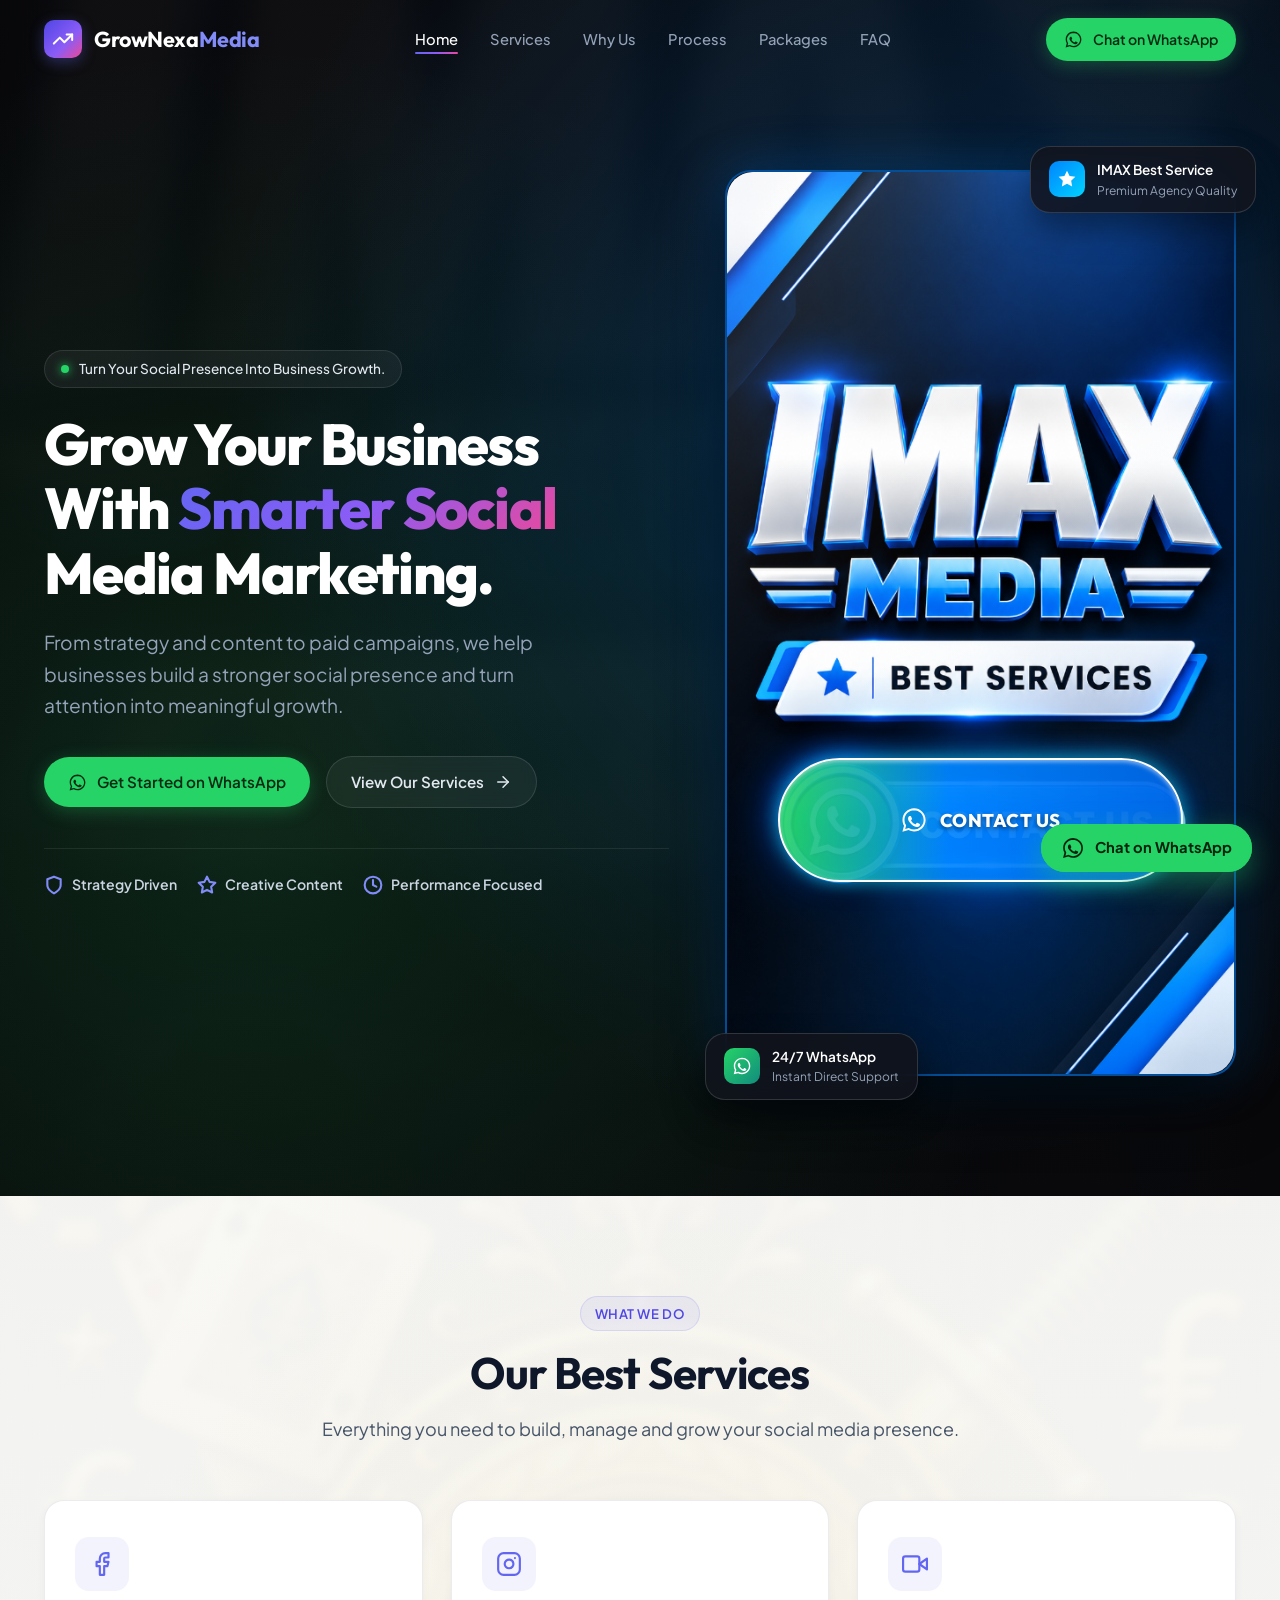
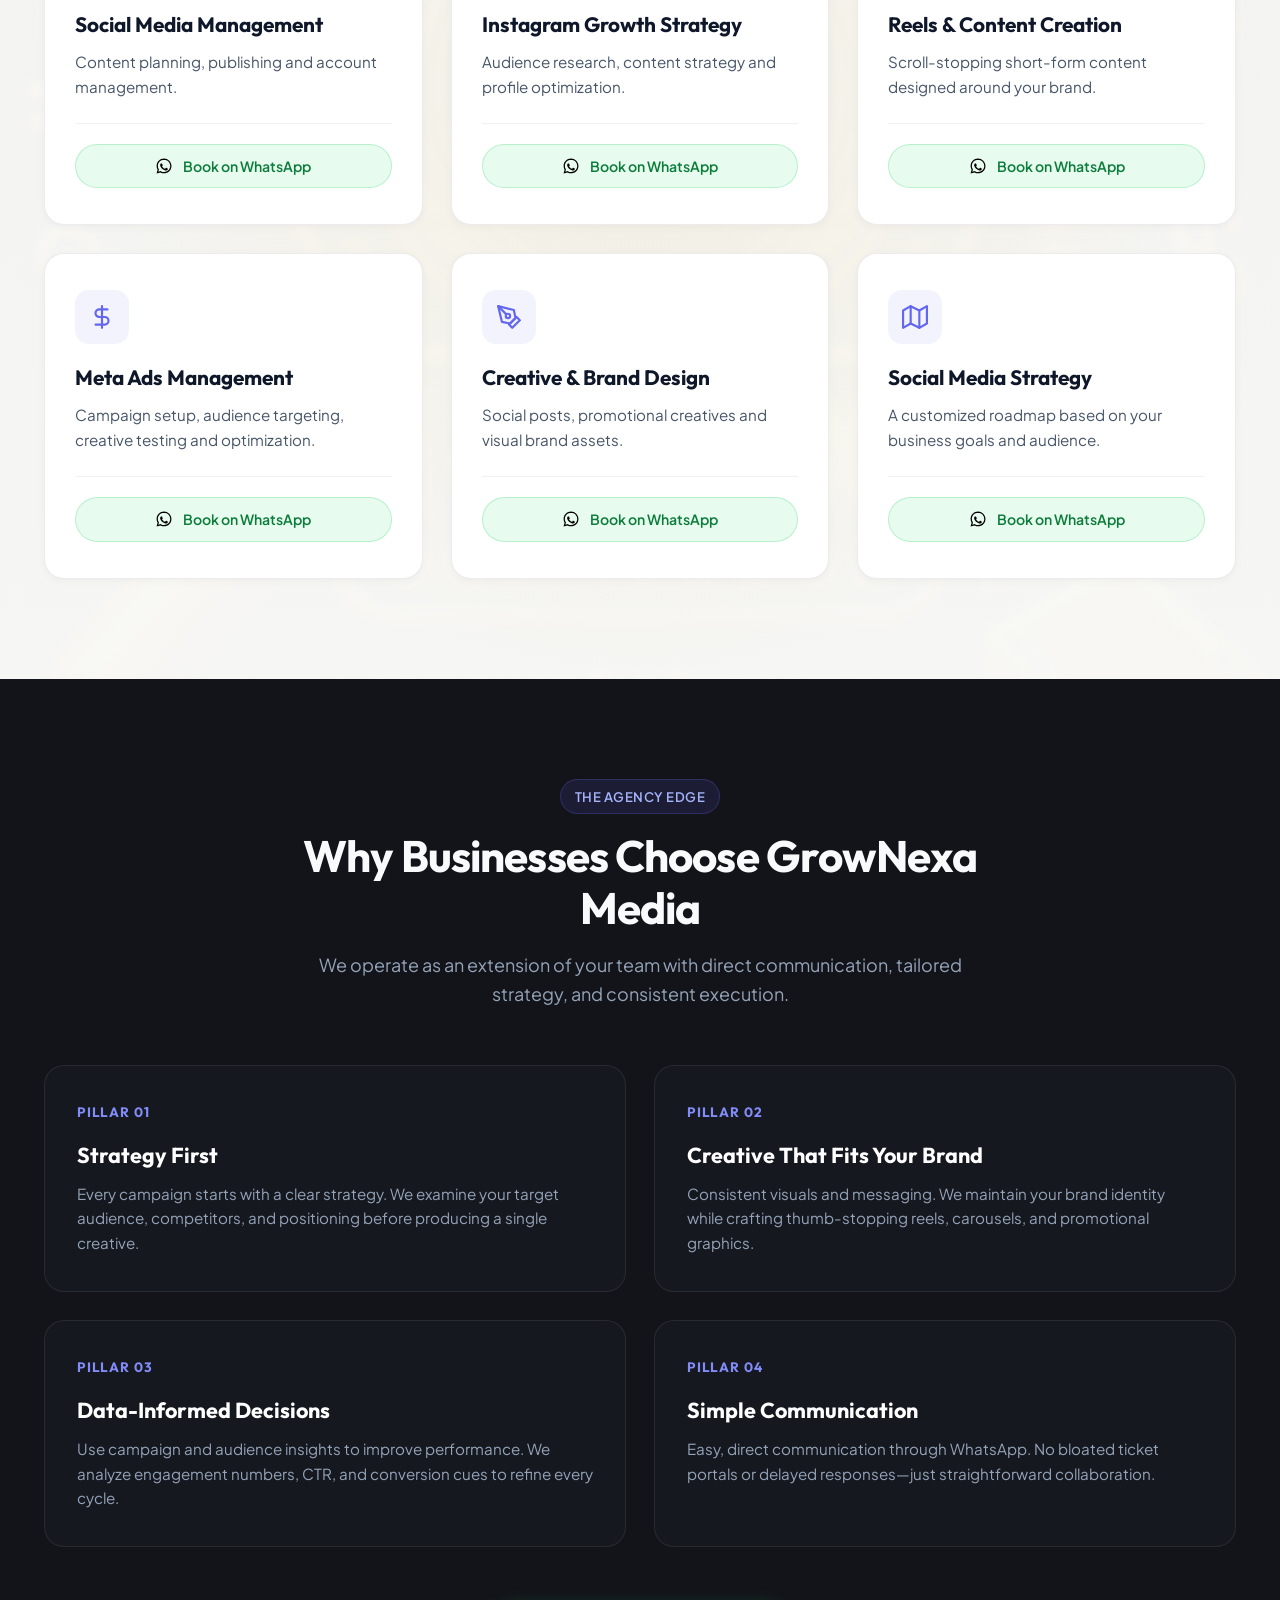
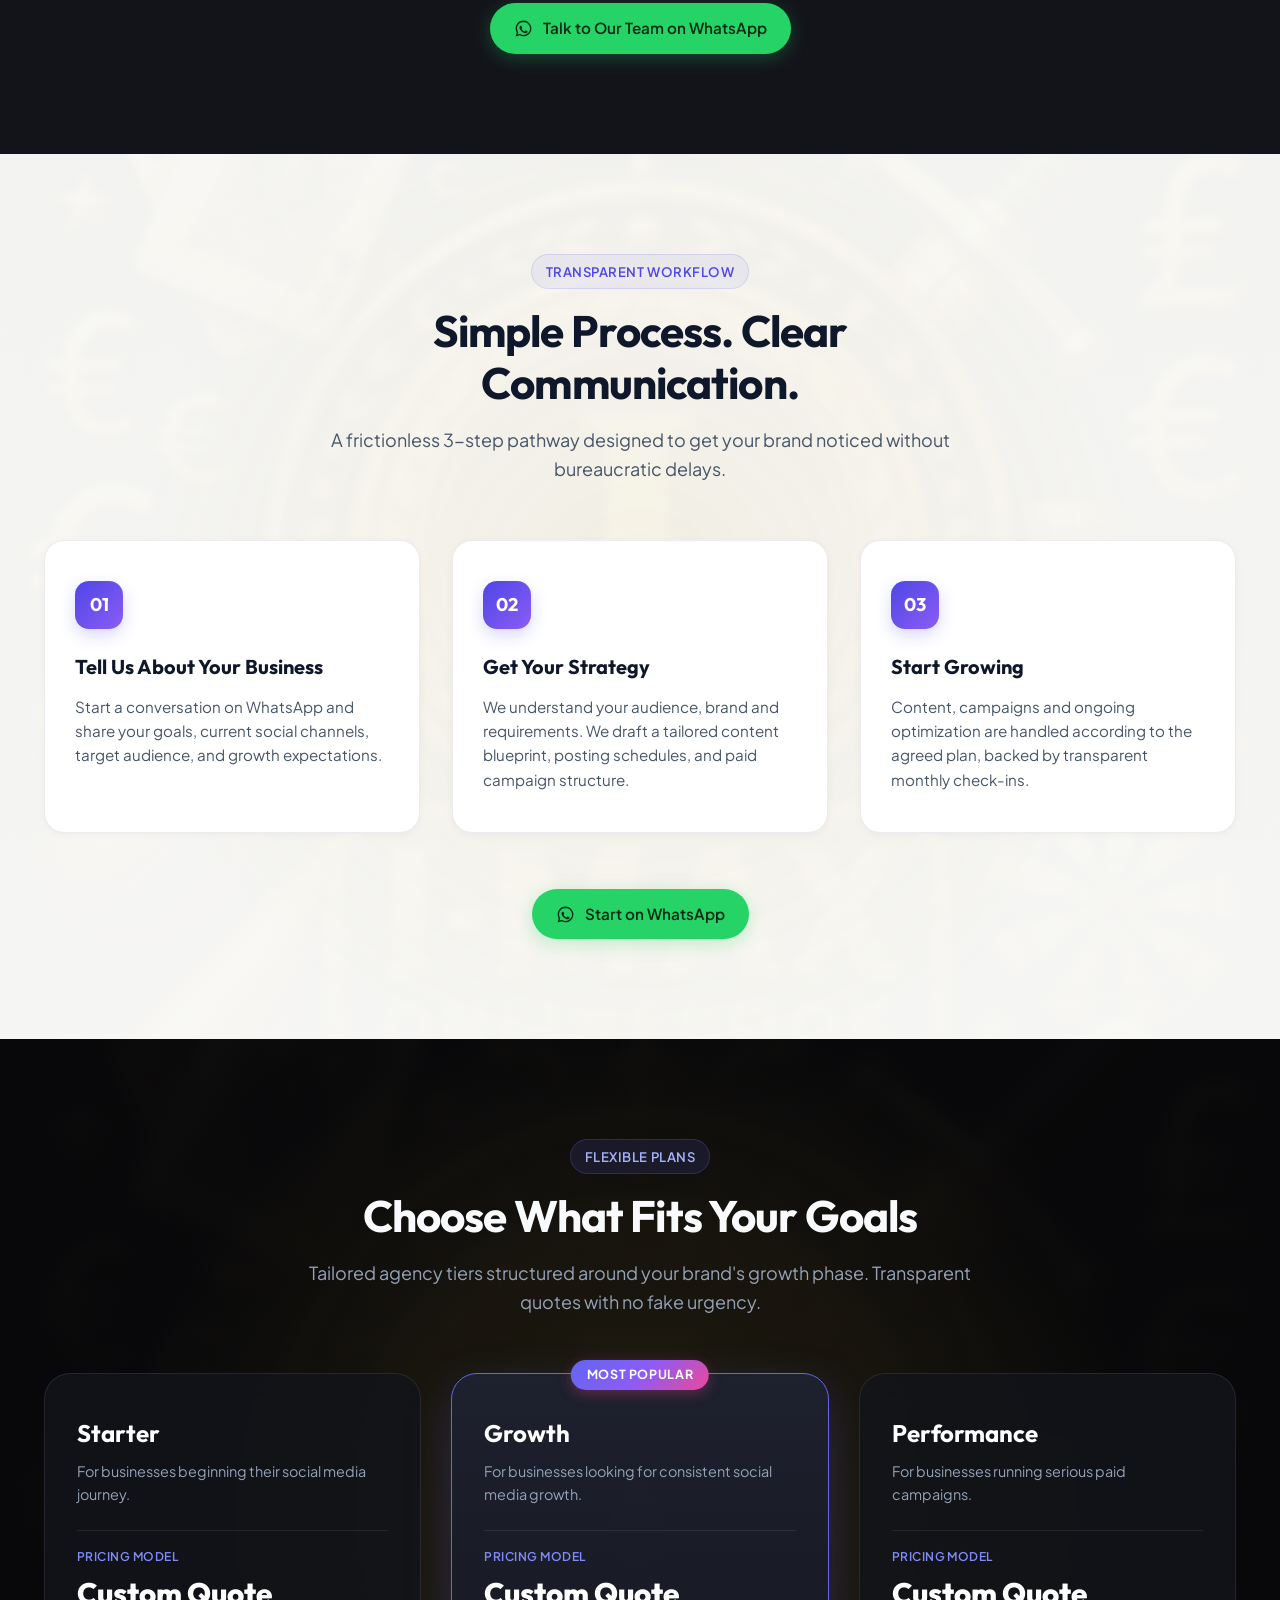
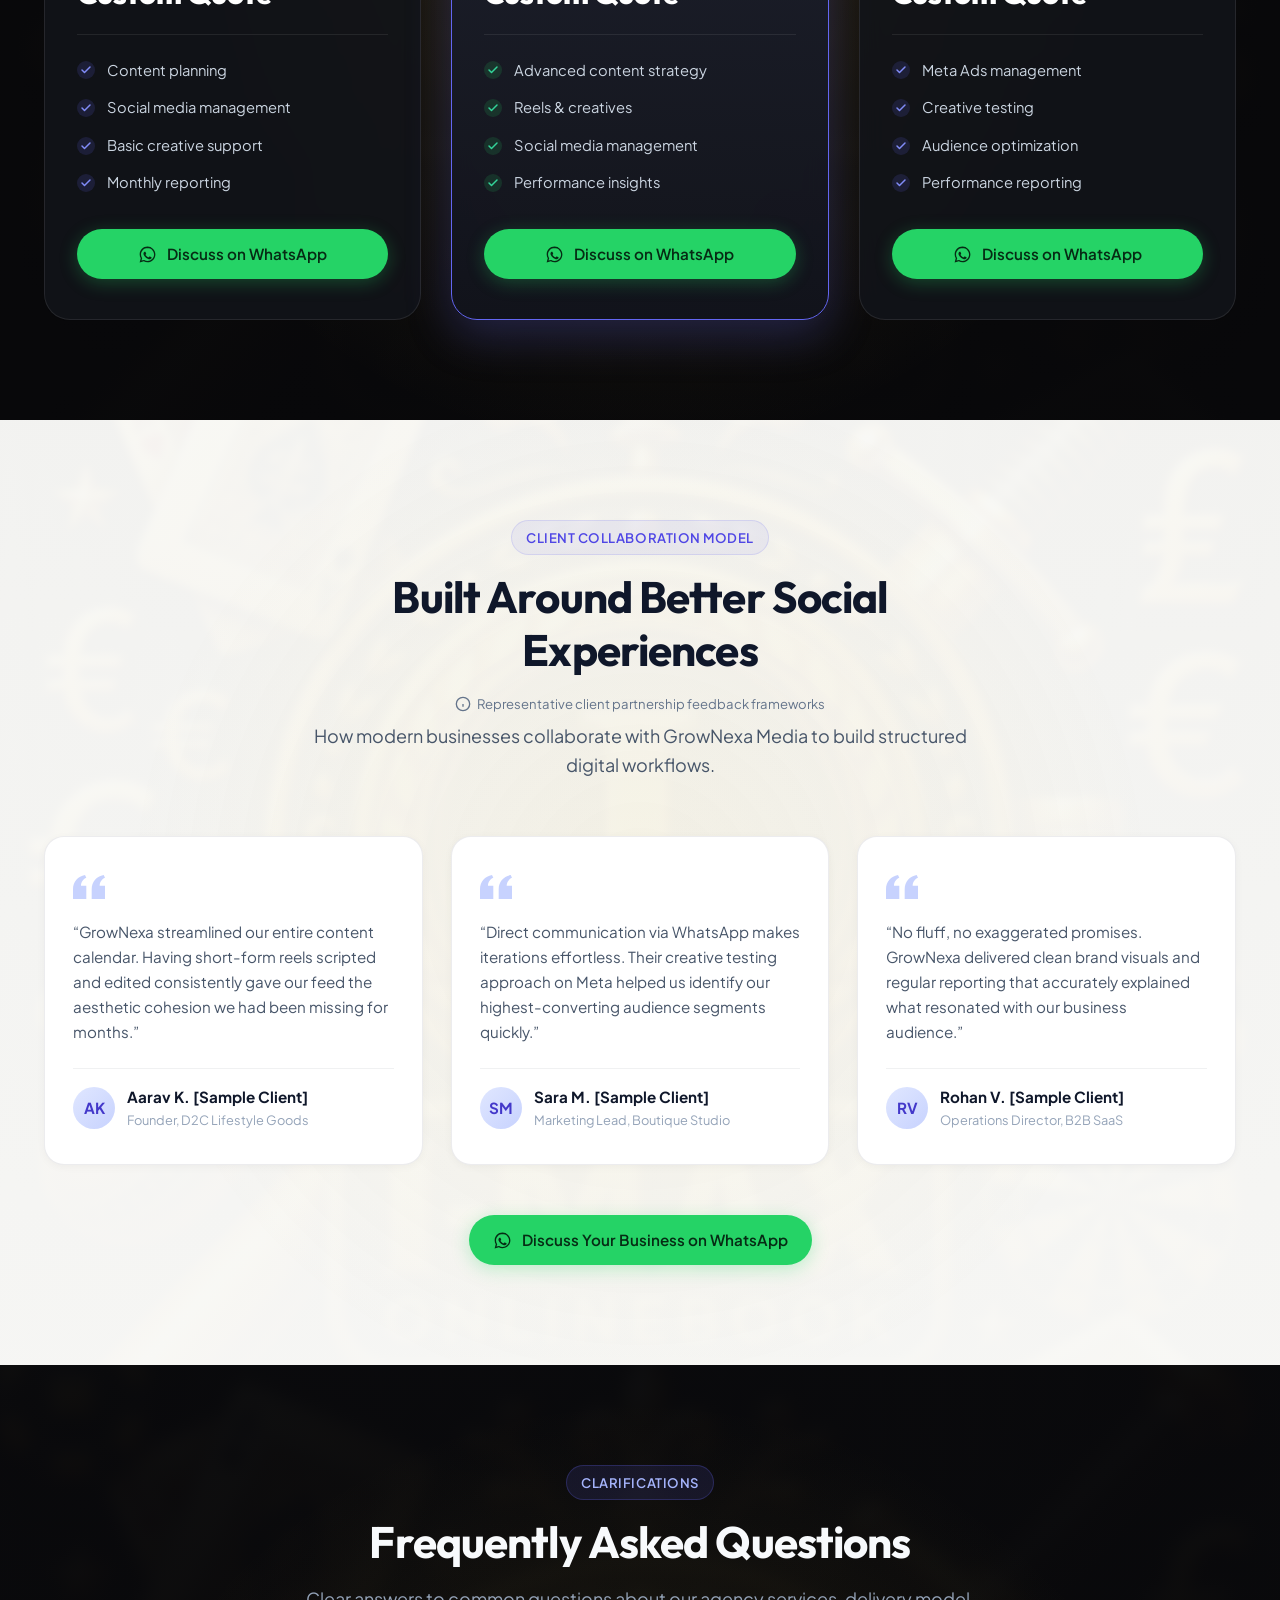
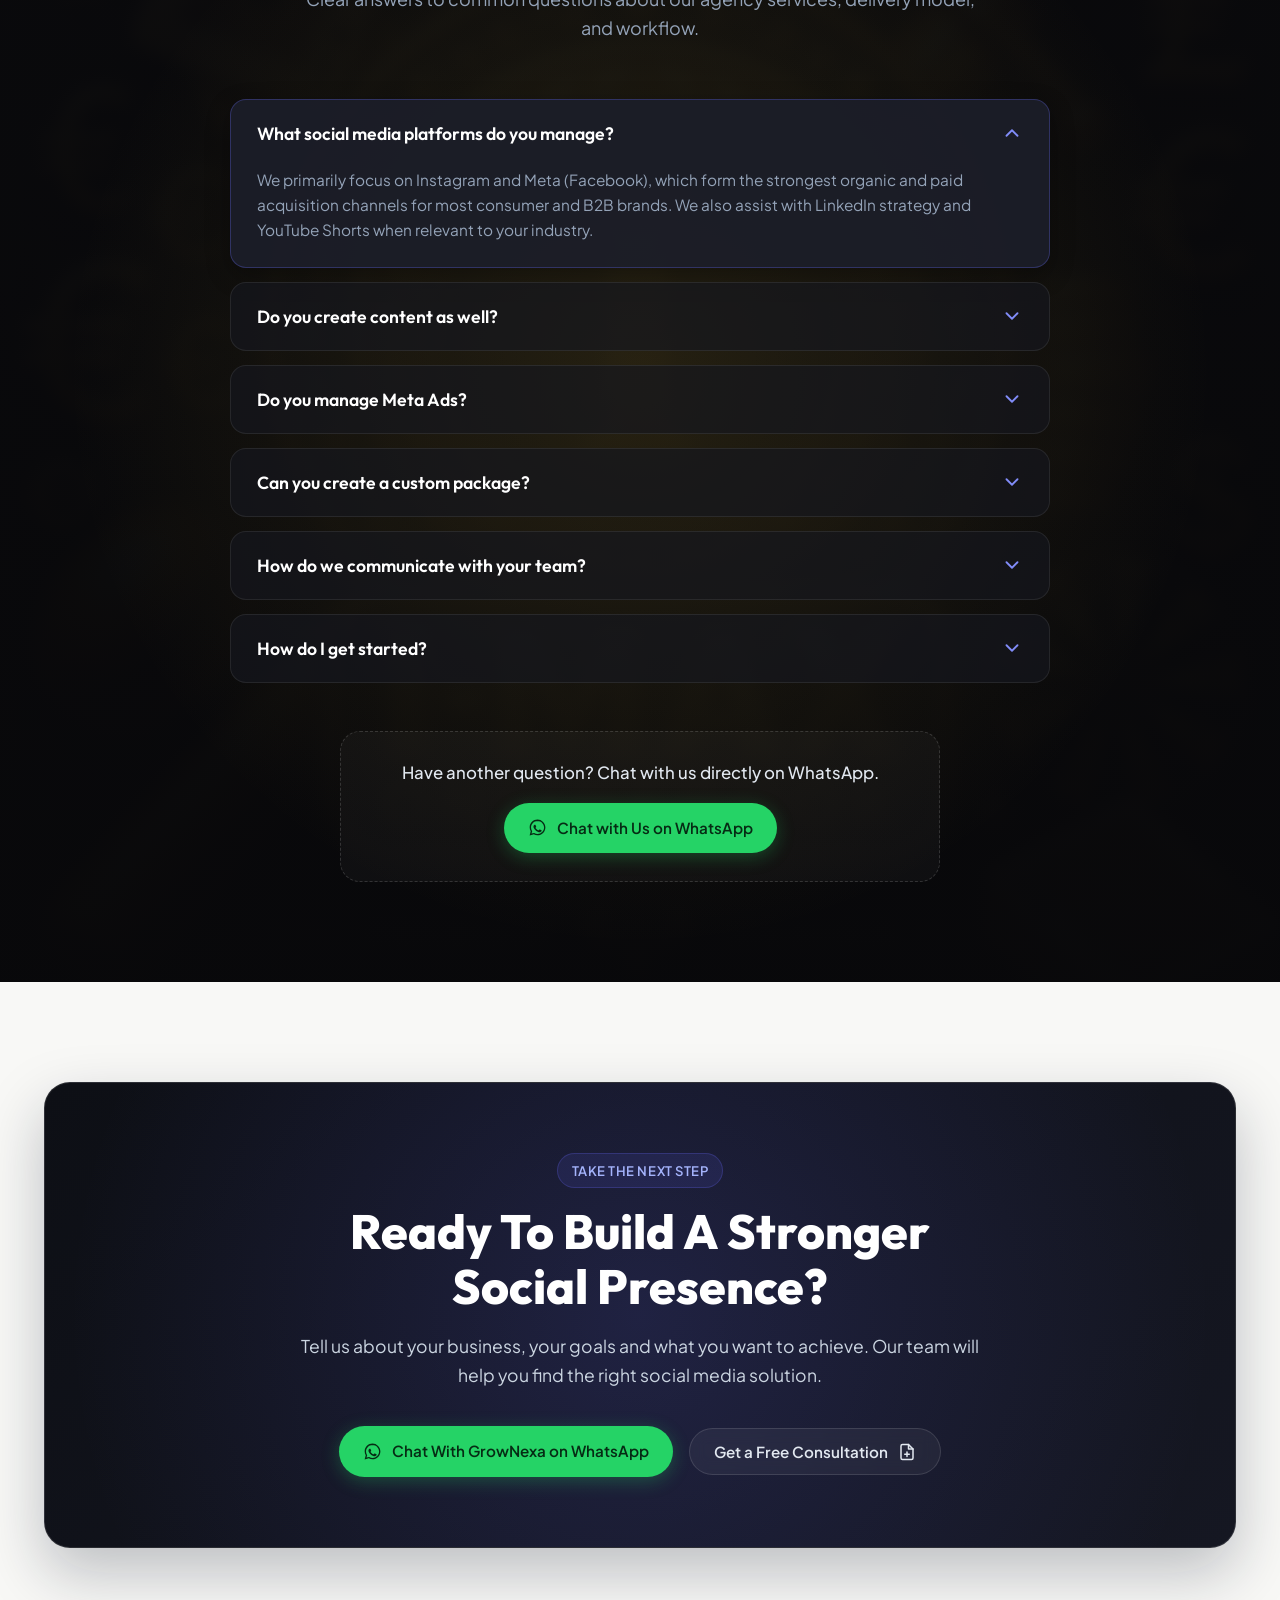
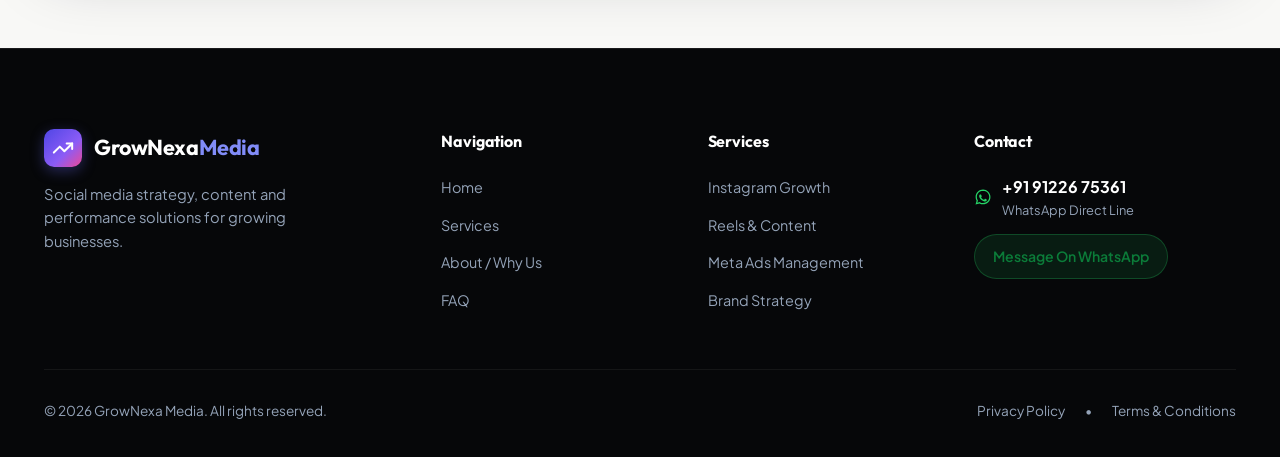
==== index.html @ 2e910953 "Replace first page hero image with IMAX MEDIA banner for all devices" ====
<!DOCTYPE html>
<html lang="en">
<head>
  <meta charset="UTF-8">
  <meta name="viewport" content="width=device-width, initial-scale=1.0">
  <title>GrowNexa Media | Social Media Marketing Agency</title>
  <meta name="description" content="GrowNexa Media helps businesses build a stronger social presence and turn attention into meaningful growth through smart strategy, reels, content, and Meta Ads.">

  <!-- Google Fonts: Outfit & Plus Jakarta Sans -->
  <link rel="preconnect" href="https://fonts.googleapis.com">
  <link rel="preconnect" href="https://fonts.gstatic.com" crossorigin>
  <link href="https://fonts.googleapis.com/css2?family=Outfit:wght@400;500;600;700;800&family=Plus+Jakarta+Sans:wght@400;500;600;700&display=swap" rel="stylesheet">

  <!-- Main Stylesheet -->
  <link rel="stylesheet" href="css/styles.css">
  <link rel="icon" href="data:image/svg+xml,<svg xmlns='http://www.w3.org/2000/svg' viewBox='0 0 100 100'><rect width='100' height='100' rx='25' fill='%236366f1'/><path d='M30 70 L50 30 L70 70 Z' fill='none' stroke='white' stroke-width='10' stroke-linecap='round' stroke-linejoin='round'/></svg>">
</head>
<body>

  <!-- =========================================================================
       1. HEADER / NAVBAR (Sticky)
       ========================================================================= -->
  <header class="header">
    <div class="container nav-container">
      <!-- Logo / Wordmark -->
      <a href="#home" class="brand-logo" aria-label="GrowNexa Media Home">
        <div class="logo-icon-box">
          <svg viewBox="0 0 24 24" fill="none" stroke="currentColor" stroke-width="2.2" stroke-linecap="round" stroke-linejoin="round">
            <polyline points="22 7 13.5 15.5 8.5 10.5 2 17"></polyline>
            <polyline points="16 7 22 7 22 13"></polyline>
          </svg>
        </div>
        <div class="brand-text">GrowNexa<span>Media</span></div>
      </a>

      <!-- Desktop Nav Menu -->
      <nav aria-label="Main Navigation">
        <ul class="nav-menu">
          <li><a href="#home" class="nav-link active">Home</a></li>
          <li><a href="#services" class="nav-link">Services</a></li>
          <li><a href="#why-us" class="nav-link">Why Us</a></li>
          <li><a href="#process" class="nav-link">Process</a></li>
          <li><a href="#packages" class="nav-link">Packages</a></li>
          <li><a href="#faq" class="nav-link">FAQ</a></li>
        </ul>
      </nav>

      <!-- Right Desktop CTA -->
      <div class="nav-cta-wrap">
        <a href="#" class="btn btn-whatsapp nav-cta-btn" data-wa-message="Hi, I want ID">
          <svg viewBox="0 0 24 24">
            <path d="M12.04 2c-5.46 0-9.91 4.45-9.91 9.91 0 1.75.46 3.45 1.32 4.95L2.05 22l5.25-1.38c1.45.79 3.08 1.21 4.74 1.21 5.46 0 9.91-4.45 9.91-9.91 0-2.65-1.03-5.14-2.9-7.01A9.816 9.816 0 0 0 12.04 2zm.01 1.67c4.55 0 8.24 3.7 8.24 8.24 0 2.2-.86 4.28-2.42 5.83a8.19 8.19 0 0 1-5.82 2.41c-1.47 0-2.92-.39-4.18-1.15l-.3-.18-3.12.82.83-3.04-.2-.31a8.188 8.188 0 0 1-1.25-4.38c0-4.54 3.7-8.24 8.25-8.24zm4.52 11.59c-.25-.13-1.47-.72-1.7-.81-.23-.08-.39-.12-.56.12-.17.25-.64.81-.79.97-.14.17-.29.19-.54.06-.25-.13-1.06-.39-2.02-1.25-.75-.67-1.25-1.5-1.4-1.75-.15-.25-.02-.39.11-.51.11-.11.25-.29.37-.44.13-.15.17-.25.25-.42.08-.17.04-.31-.02-.44-.06-.12-.56-1.35-.77-1.85-.2-.49-.41-.42-.56-.43l-.48-.01c-.17 0-.44.06-.67.31-.23.25-.88.86-.88 2.1 0 1.24.9 2.44 1.03 2.61.13.17 1.78 2.72 4.31 3.81.6.26 1.07.42 1.44.54.61.19 1.16.17 1.6.1.49-.07 1.47-.6 1.68-1.18.21-.58.21-1.07.15-1.18-.06-.11-.23-.17-.48-.3z"/>
          </svg>
          Chat on WhatsApp
        </a>
      </div>

      <!-- Mobile Hamburger Button -->
      <button class="menu-toggle-btn" id="menuToggleBtn" aria-label="Toggle navigation menu" aria-expanded="false">
        <span></span>
        <span></span>
        <span></span>
      </button>
    </div>
  </header>

  <!-- Mobile Nav Drawer -->
  <div class="mobile-nav-backdrop" id="mobileNavBackdrop"></div>
  <aside class="mobile-nav-drawer" id="mobileNavDrawer">
    <ul class="mobile-nav-links">
      <li><a href="#home" class="mobile-nav-link">Home</a></li>
      <li><a href="#services" class="mobile-nav-link">Services</a></li>
      <li><a href="#why-us" class="mobile-nav-link">Why Us</a></li>
      <li><a href="#process" class="mobile-nav-link">Process</a></li>
      <li><a href="#packages" class="mobile-nav-link">Packages</a></li>
      <li><a href="#faq" class="mobile-nav-link">FAQ</a></li>
    </ul>

    <div class="mobile-nav-bottom">
      <a href="#" class="btn btn-whatsapp w-full" data-wa-message="Hi, I want ID">
        <svg viewBox="0 0 24 24">
          <path d="M12.04 2c-5.46 0-9.91 4.45-9.91 9.91 0 1.75.46 3.45 1.32 4.95L2.05 22l5.25-1.38c1.45.79 3.08 1.21 4.74 1.21 5.46 0 9.91-4.45 9.91-9.91 0-2.65-1.03-5.14-2.9-7.01A9.816 9.816 0 0 0 12.04 2zm.01 1.67c4.55 0 8.24 3.7 8.24 8.24 0 2.2-.86 4.28-2.42 5.83a8.19 8.19 0 0 1-5.82 2.41c-1.47 0-2.92-.39-4.18-1.15l-.3-.18-3.12.82.83-3.04-.2-.31a8.188 8.188 0 0 1-1.25-4.38c0-4.54 3.7-8.24 8.25-8.24zm4.52 11.59c-.25-.13-1.47-.72-1.7-.81-.23-.08-.39-.12-.56.12-.17.25-.64.81-.79.97-.14.17-.29.19-.54.06-.25-.13-1.06-.39-2.02-1.25-.75-.67-1.25-1.5-1.4-1.75-.15-.25-.02-.39.11-.51.11-.11.25-.29.37-.44.13-.15.17-.25.25-.42.08-.17.04-.31-.02-.44-.06-.12-.56-1.35-.77-1.85-.2-.49-.41-.42-.56-.43l-.48-.01c-.17 0-.44.06-.67.31-.23.25-.88.86-.88 2.1 0 1.24.9 2.44 1.03 2.61.13.17 1.78 2.72 4.31 3.81.6.26 1.07.42 1.44.54.61.19 1.16.17 1.6.1.49-.07 1.47-.6 1.68-1.18.21-.58.21-1.07.15-1.18-.06-.11-.23-.17-.48-.3z"/>
        </svg>
        Chat on WhatsApp
      </a>
      <a href="#services" class="btn btn-secondary w-full">Explore Services</a>
    </div>
  </aside>

  <main>
    <!-- =======================================================================
         2. HERO SECTION — DARK BACKGROUND (#08080A)
         ======================================================================= -->
    <section id="home" class="hero-section theme-dark">
      <div class="hero-bg-art"></div>
      <div class="hero-bg-overlay"></div>

      <!-- =====================================================================
           MOBILE EXCLUSIVE: TOP SHOWCASE BANNER (Visible Only On Mobile)
           ===================================================================== -->
      <div class="mobile-exclusive-banner-section">
        <div class="container">
          <div class="mobile-exclusive-banner-card" data-wa-message="Hi, I want ID">
            <img src="assets/imax-media-banner.png" alt="IMAX MEDIA - Best Services" class="mobile-top-banner-img">
            <!-- Overlay WhatsApp Action Button positioned directly on CONTACT US button -->
            <a href="#" class="mobile-banner-wa-btn" data-wa-message="Hi, I want ID" aria-label="Contact Us on WhatsApp">
              <svg viewBox="0 0 24 24">
                <path d="M12.04 2c-5.46 0-9.91 4.45-9.91 9.91 0 1.75.46 3.45 1.32 4.95L2.05 22l5.25-1.38c1.45.79 3.08 1.21 4.74 1.21 5.46 0 9.91-4.45 9.91-9.91 0-2.65-1.03-5.14-2.9-7.01A9.816 9.816 0 0 0 12.04 2zm.01 1.67c4.55 0 8.24 3.7 8.24 8.24 0 2.2-.86 4.28-2.42 5.83a8.19 8.19 0 0 1-5.82 2.41c-1.47 0-2.92-.39-4.18-1.15l-.3-.18-3.12.82.83-3.04-.2-.31a8.188 8.188 0 0 1-1.25-4.38c0-4.54 3.7-8.24 8.25-8.24zm4.52 11.59c-.25-.13-1.47-.72-1.7-.81-.23-.08-.39-.12-.56.12-.17.25-.64.81-.79.97-.14.17-.29.19-.54.06-.25-.13-1.06-.39-2.02-1.25-.75-.67-1.25-1.5-1.4-1.75-.15-.25-.02-.39.11-.51.11-.11.25-.29.37-.44.13-.15.17-.25.25-.42.08-.17.04-.31-.02-.44-.06-.12-.56-1.35-.77-1.85-.2-.49-.41-.42-.56-.43l-.48-.01c-.17 0-.44.06-.67.31-.23.25-.88.86-.88 2.1 0 1.24.9 2.44 1.03 2.61.13.17 1.78 2.72 4.31 3.81.6.26 1.07.42 1.44.54.61.19 1.16.17 1.6.1.49-.07 1.47-.6 1.68-1.18.21-.58.21-1.07.15-1.18-.06-.11-.23-.17-.48-.3z"/>
              </svg>
              <span>CONTACT US</span>
              <svg class="mobile-banner-wa-arrow" viewBox="0 0 24 24">
                <polyline points="9 18 15 12 9 6"></polyline>
              </svg>
            </a>
          </div>
        </div>
      </div>

      <div class="container hero-grid">
        <!-- Hero Text Content -->
        <div class="hero-content reveal-on-scroll">
          <div class="hero-tagline-badge">
            <span class="badge-pulse"></span>
            <span>Turn Your Social Presence Into Business Growth.</span>
          </div>

          <h1 class="hero-title">
            Grow Your Business With <span class="text-gradient">Smarter Social</span> Media Marketing.
          </h1>

          <p class="hero-copy">
            From strategy and content to paid campaigns, we help businesses build a stronger social presence and turn attention into meaningful growth.
          </p>

          <div class="hero-cta-group">
            <a href="#" class="btn btn-whatsapp" data-wa-message="Hi, I want ID">
              <svg viewBox="0 0 24 24">
                <path d="M12.04 2c-5.46 0-9.91 4.45-9.91 9.91 0 1.75.46 3.45 1.32 4.95L2.05 22l5.25-1.38c1.45.79 3.08 1.21 4.74 1.21 5.46 0 9.91-4.45 9.91-9.91 0-2.65-1.03-5.14-2.9-7.01A9.816 9.816 0 0 0 12.04 2zm.01 1.67c4.55 0 8.24 3.7 8.24 8.24 0 2.2-.86 4.28-2.42 5.83a8.19 8.19 0 0 1-5.82 2.41c-1.47 0-2.92-.39-4.18-1.15l-.3-.18-3.12.82.83-3.04-.2-.31a8.188 8.188 0 0 1-1.25-4.38c0-4.54 3.7-8.24 8.25-8.24zm4.52 11.59c-.25-.13-1.47-.72-1.7-.81-.23-.08-.39-.12-.56.12-.17.25-.64.81-.79.97-.14.17-.29.19-.54.06-.25-.13-1.06-.39-2.02-1.25-.75-.67-1.25-1.5-1.4-1.75-.15-.25-.02-.39.11-.51.11-.11.25-.29.37-.44.13-.15.17-.25.25-.42.08-.17.04-.31-.02-.44-.06-.12-.56-1.35-.77-1.85-.2-.49-.41-.42-.56-.43l-.48-.01c-.17 0-.44.06-.67.31-.23.25-.88.86-.88 2.1 0 1.24.9 2.44 1.03 2.61.13.17 1.78 2.72 4.31 3.81.6.26 1.07.42 1.44.54.61.19 1.16.17 1.6.1.49-.07 1.47-.6 1.68-1.18.21-.58.21-1.07.15-1.18-.06-.11-.23-.17-.48-.3z"/>
              </svg>
              Get Started on WhatsApp
            </a>

            <a href="#services" class="btn btn-secondary">
              View Our Services
              <svg viewBox="0 0 24 24" fill="none" stroke="currentColor" stroke-width="2" stroke-linecap="round" stroke-linejoin="round">
                <line x1="5" y1="12" x2="19" y2="12"></line>
                <polyline points="12 5 19 12 12 19"></polyline>
              </svg>
            </a>
          </div>

          <!-- Trust Indicators -->
          <div class="hero-trust-indicators">
            <div class="trust-item">
              <div class="trust-item-icon">
                <svg viewBox="0 0 24 24" fill="none" stroke="currentColor" stroke-width="2.5" stroke-linecap="round" stroke-linejoin="round">
                  <path d="M12 22s8-4 8-10V5l-8-3-8 3v7c0 6 8 10 8 10z"/>
                </svg>
              </div>
              <span>Strategy Driven</span>
            </div>

            <div class="trust-item">
              <div class="trust-item-icon">
                <svg viewBox="0 0 24 24" fill="none" stroke="currentColor" stroke-width="2.5" stroke-linecap="round" stroke-linejoin="round">
                  <polygon points="12 2 15.09 8.26 22 9.27 17 14.14 18.18 21.02 12 17.77 5.82 21.02 7 14.14 2 9.27 8.91 8.26 12 2"/>
                </svg>
              </div>
              <span>Creative Content</span>
            </div>

            <div class="trust-item">
              <div class="trust-item-icon">
                <svg viewBox="0 0 24 24" fill="none" stroke="currentColor" stroke-width="2.5" stroke-linecap="round" stroke-linejoin="round">
                  <circle cx="12" cy="12" r="10"/>
                  <polyline points="12 6 12 12 16 14"/>
                </svg>
              </div>
              <span>Performance Focused</span>
            </div>
          </div>
        </div>

        <!-- Hero Right Visual: Featured Creative Showcase Card (Desktop & Tablet) -->
        <div class="hero-visual reveal-on-scroll">
          <div class="hero-showcase-wrapper">
            <div class="hero-image-card" data-wa-message="Hi, I want ID">
              <img src="assets/imax-media-banner.png" alt="IMAX MEDIA - Best Services" class="hero-featured-img">
              <div class="hero-image-shine"></div>
              <!-- Desktop overlay interactive WhatsApp button -->
              <a href="#" class="desktop-banner-wa-btn" data-wa-message="Hi, I want ID" aria-label="Contact Us on WhatsApp">
                <svg viewBox="0 0 24 24">
                  <path d="M12.04 2c-5.46 0-9.91 4.45-9.91 9.91 0 1.75.46 3.45 1.32 4.95L2.05 22l5.25-1.38c1.45.79 3.08 1.21 4.74 1.21 5.46 0 9.91-4.45 9.91-9.91 0-2.65-1.03-5.14-2.9-7.01A9.816 9.816 0 0 0 12.04 2zm.01 1.67c4.55 0 8.24 3.7 8.24 8.24 0 2.2-.86 4.28-2.42 5.83a8.19 8.19 0 0 1-5.82 2.41c-1.47 0-2.92-.39-4.18-1.15l-.3-.18-3.12.82.83-3.04-.2-.31a8.188 8.188 0 0 1-1.25-4.38c0-4.54 3.7-8.24 8.25-8.24zm4.52 11.59c-.25-.13-1.47-.72-1.7-.81-.23-.08-.39-.12-.56.12-.17.25-.64.81-.79.97-.14.17-.29.19-.54.06-.25-.13-1.06-.39-2.02-1.25-.75-.67-1.25-1.5-1.4-1.75-.15-.25-.02-.39.11-.51.11-.11.25-.29.37-.44.13-.15.17-.25.25-.42.08-.17.04-.31-.02-.44-.06-.12-.56-1.35-.77-1.85-.2-.49-.41-.42-.56-.43l-.48-.01c-.17 0-.44.06-.67.31-.23.25-.88.86-.88 2.1 0 1.24.9 2.44 1.03 2.61.13.17 1.78 2.72 4.31 3.81.6.26 1.07.42 1.44.54.61.19 1.16.17 1.6.1.49-.07 1.47-.6 1.68-1.18.21-.58.21-1.07.15-1.18-.06-.11-.23-.17-.48-.3z"/>
                </svg>
                <span>CONTACT US</span>
              </a>
            </div>

            <!-- Floating Badge 1: Best Service -->
            <div class="floating-badge floating-badge-1">
              <div class="badge-icon-box badge-icon-blue">
                <svg viewBox="0 0 24 24" width="20" height="20" fill="currentColor">
                  <polygon points="12 2 15.09 8.26 22 9.27 17 14.14 18.18 21.02 12 17.77 5.82 21.02 7 14.14 2 9.27 8.91 8.26 12 2"/>
                </svg>
              </div>
              <div>
                <h4>IMAX Best Service</h4>
                <p>Premium Agency Quality</p>
              </div>
            </div>

            <!-- Floating Badge 2: 24/7 Support -->
            <div class="floating-badge floating-badge-2">
              <div class="badge-icon-box badge-icon-wa">
                <svg viewBox="0 0 24 24" width="20" height="20" fill="currentColor">
                  <path d="M12.04 2c-5.46 0-9.91 4.45-9.91 9.91 0 1.75.46 3.45 1.32 4.95L2.05 22l5.25-1.38c1.45.79 3.08 1.21 4.74 1.21 5.46 0 9.91-4.45 9.91-9.91 0-2.65-1.03-5.14-2.9-7.01A9.816 9.816 0 0 0 12.04 2zm.01 1.67c4.55 0 8.24 3.7 8.24 8.24 0 2.2-.86 4.28-2.42 5.83a8.19 8.19 0 0 1-5.82 2.41c-1.47 0-2.92-.39-4.18-1.15l-.3-.18-3.12.82.83-3.04-.2-.31a8.188 8.188 0 0 1-1.25-4.38c0-4.54 3.7-8.24 8.25-8.24zm4.52 11.59c-.25-.13-1.47-.72-1.7-.81-.23-.08-.39-.12-.56.12-.17.25-.64.81-.79.97-.14.17-.29.19-.54.06-.25-.13-1.06-.39-2.02-1.25-.75-.67-1.25-1.5-1.4-1.75-.15-.25-.02-.39.11-.51.11-.11.25-.29.37-.44.13-.15.17-.25.25-.42.08-.17.04-.31-.02-.44-.06-.12-.56-1.35-.77-1.85-.2-.49-.41-.42-.56-.43l-.48-.01c-.17 0-.44.06-.67.31-.23.25-.88.86-.88 2.1 0 1.24.9 2.44 1.03 2.61.13.17 1.78 2.72 4.31 3.81.6.26 1.07.42 1.44.54.61.19 1.16.17 1.6.1.49-.07 1.47-.6 1.68-1.18.21-.58.21-1.07.15-1.18-.06-.11-.23-.17-.48-.3z"/>
                </svg>
              </div>
              <div>
                <h4>24/7 WhatsApp</h4>
                <p>Instant Direct Support</p>
              </div>
            </div>
          </div>
        </div>
      </div>
    </section>

    <!-- =======================================================================
         3. BEST SERVICES SECTION — LIGHT BACKGROUND (#F8F8F6)
         ======================================================================= -->
    <section id="services" class="section-padding theme-light section-with-bg section-with-bg-light">
      <div class="section-bg-art"></div>
      <div class="section-bg-overlay"></div>
      <div class="container">
        <div class="section-header reveal-on-scroll">
          <span class="section-badge section-badge-light">What We Do</span>
          <h2 class="section-title">Our Best Services</h2>
          <p class="section-subtitle">
            Everything you need to build, manage and grow your social media presence.
          </p>
        </div>

        <div class="services-grid">
          <!-- Service 1: Social Media Management -->
          <div class="service-card reveal-on-scroll">
            <div class="service-card-top">
              <div class="service-icon-box">
                <svg viewBox="0 0 24 24" fill="none" stroke="currentColor" stroke-width="2" stroke-linecap="round" stroke-linejoin="round">
                  <path d="M18 2h-3a5 5 0 0 0-5 5v3H7v4h3v8h4v-8h3l1-4h-4V7a1 1 0 0 1 1-1h3z"></path>
                </svg>
              </div>
              <h3 class="service-title">Social Media Management</h3>
              <p class="service-desc">Content planning, publishing and account management.</p>
            </div>
            <div class="service-card-bottom">
              <a href="#" class="btn btn-whatsapp-subtle w-full" data-wa-message="Hi, I want ID">
                <svg viewBox="0 0 24 24">
                  <path d="M12.04 2c-5.46 0-9.91 4.45-9.91 9.91 0 1.75.46 3.45 1.32 4.95L2.05 22l5.25-1.38c1.45.79 3.08 1.21 4.74 1.21 5.46 0 9.91-4.45 9.91-9.91 0-2.65-1.03-5.14-2.9-7.01A9.816 9.816 0 0 0 12.04 2zm.01 1.67c4.55 0 8.24 3.7 8.24 8.24 0 2.2-.86 4.28-2.42 5.83a8.19 8.19 0 0 1-5.82 2.41c-1.47 0-2.92-.39-4.18-1.15l-.3-.18-3.12.82.83-3.04-.2-.31a8.188 8.188 0 0 1-1.25-4.38c0-4.54 3.7-8.24 8.25-8.24zm4.52 11.59c-.25-.13-1.47-.72-1.7-.81-.23-.08-.39-.12-.56.12-.17.25-.64.81-.79.97-.14.17-.29.19-.54.06-.25-.13-1.06-.39-2.02-1.25-.75-.67-1.25-1.5-1.4-1.75-.15-.25-.02-.39.11-.51.11-.11.25-.29.37-.44.13-.15.17-.25.25-.42.08-.17.04-.31-.02-.44-.06-.12-.56-1.35-.77-1.85-.2-.49-.41-.42-.56-.43l-.48-.01c-.17 0-.44.06-.67.31-.23.25-.88.86-.88 2.1 0 1.24.9 2.44 1.03 2.61.13.17 1.78 2.72 4.31 3.81.6.26 1.07.42 1.44.54.61.19 1.16.17 1.6.1.49-.07 1.47-.6 1.68-1.18.21-.58.21-1.07.15-1.18-.06-.11-.23-.17-.48-.3z"/>
                </svg>
                Book on WhatsApp
              </a>
            </div>
          </div>

          <!-- Service 2: Instagram Growth Strategy -->
          <div class="service-card reveal-on-scroll">
            <div class="service-card-top">
              <div class="service-icon-box">
                <svg viewBox="0 0 24 24" fill="none" stroke="currentColor" stroke-width="2" stroke-linecap="round" stroke-linejoin="round">
                  <rect x="2" y="2" width="20" height="20" rx="5" ry="5"></rect>
                  <path d="M16 11.37A4 4 0 1 1 12.63 8 4 4 0 0 1 16 11.37z"></path>
                  <line x1="17.5" y1="6.5" x2="17.51" y2="6.5"></line>
                </svg>
              </div>
              <h3 class="service-title">Instagram Growth Strategy</h3>
              <p class="service-desc">Audience research, content strategy and profile optimization.</p>
            </div>
            <div class="service-card-bottom">
              <a href="#" class="btn btn-whatsapp-subtle w-full" data-wa-message="Hi, I want ID">
                <svg viewBox="0 0 24 24">
                  <path d="M12.04 2c-5.46 0-9.91 4.45-9.91 9.91 0 1.75.46 3.45 1.32 4.95L2.05 22l5.25-1.38c1.45.79 3.08 1.21 4.74 1.21 5.46 0 9.91-4.45 9.91-9.91 0-2.65-1.03-5.14-2.9-7.01A9.816 9.816 0 0 0 12.04 2zm.01 1.67c4.55 0 8.24 3.7 8.24 8.24 0 2.2-.86 4.28-2.42 5.83a8.19 8.19 0 0 1-5.82 2.41c-1.47 0-2.92-.39-4.18-1.15l-.3-.18-3.12.82.83-3.04-.2-.31a8.188 8.188 0 0 1-1.25-4.38c0-4.54 3.7-8.24 8.25-8.24zm4.52 11.59c-.25-.13-1.47-.72-1.7-.81-.23-.08-.39-.12-.56.12-.17.25-.64.81-.79.97-.14.17-.29.19-.54.06-.25-.13-1.06-.39-2.02-1.25-.75-.67-1.25-1.5-1.4-1.75-.15-.25-.02-.39.11-.51.11-.11.25-.29.37-.44.13-.15.17-.25.25-.42.08-.17.04-.31-.02-.44-.06-.12-.56-1.35-.77-1.85-.2-.49-.41-.42-.56-.43l-.48-.01c-.17 0-.44.06-.67.31-.23.25-.88.86-.88 2.1 0 1.24.9 2.44 1.03 2.61.13.17 1.78 2.72 4.31 3.81.6.26 1.07.42 1.44.54.61.19 1.16.17 1.6.1.49-.07 1.47-.6 1.68-1.18.21-.58.21-1.07.15-1.18-.06-.11-.23-.17-.48-.3z"/>
                </svg>
                Book on WhatsApp
              </a>
            </div>
          </div>

          <!-- Service 3: Reels & Content Creation -->
          <div class="service-card reveal-on-scroll">
            <div class="service-card-top">
              <div class="service-icon-box">
                <svg viewBox="0 0 24 24" fill="none" stroke="currentColor" stroke-width="2" stroke-linecap="round" stroke-linejoin="round">
                  <polygon points="23 7 16 12 23 17 23 7"></polygon>
                  <rect x="1" y="5" width="15" height="14" rx="2" ry="2"></rect>
                </svg>
              </div>
              <h3 class="service-title">Reels & Content Creation</h3>
              <p class="service-desc">Scroll-stopping short-form content designed around your brand.</p>
            </div>
            <div class="service-card-bottom">
              <a href="#" class="btn btn-whatsapp-subtle w-full" data-wa-message="Hi, I want ID">
                <svg viewBox="0 0 24 24">
                  <path d="M12.04 2c-5.46 0-9.91 4.45-9.91 9.91 0 1.75.46 3.45 1.32 4.95L2.05 22l5.25-1.38c1.45.79 3.08 1.21 4.74 1.21 5.46 0 9.91-4.45 9.91-9.91 0-2.65-1.03-5.14-2.9-7.01A9.816 9.816 0 0 0 12.04 2zm.01 1.67c4.55 0 8.24 3.7 8.24 8.24 0 2.2-.86 4.28-2.42 5.83a8.19 8.19 0 0 1-5.82 2.41c-1.47 0-2.92-.39-4.18-1.15l-.3-.18-3.12.82.83-3.04-.2-.31a8.188 8.188 0 0 1-1.25-4.38c0-4.54 3.7-8.24 8.25-8.24zm4.52 11.59c-.25-.13-1.47-.72-1.7-.81-.23-.08-.39-.12-.56.12-.17.25-.64.81-.79.97-.14.17-.29.19-.54.06-.25-.13-1.06-.39-2.02-1.25-.75-.67-1.25-1.5-1.4-1.75-.15-.25-.02-.39.11-.51.11-.11.25-.29.37-.44.13-.15.17-.25.25-.42.08-.17.04-.31-.02-.44-.06-.12-.56-1.35-.77-1.85-.2-.49-.41-.42-.56-.43l-.48-.01c-.17 0-.44.06-.67.31-.23.25-.88.86-.88 2.1 0 1.24.9 2.44 1.03 2.61.13.17 1.78 2.72 4.31 3.81.6.26 1.07.42 1.44.54.61.19 1.16.17 1.6.1.49-.07 1.47-.6 1.68-1.18.21-.58.21-1.07.15-1.18-.06-.11-.23-.17-.48-.3z"/>
                </svg>
                Book on WhatsApp
              </a>
            </div>
          </div>

          <!-- Service 4: Meta Ads Management -->
          <div class="service-card reveal-on-scroll">
            <div class="service-card-top">
              <div class="service-icon-box">
                <svg viewBox="0 0 24 24" fill="none" stroke="currentColor" stroke-width="2" stroke-linecap="round" stroke-linejoin="round">
                  <path d="M12 2v20M17 5H9.5a3.5 3.5 0 0 0 0 7h5a3.5 3.5 0 0 1 0 7H6"></path>
                </svg>
              </div>
              <h3 class="service-title">Meta Ads Management</h3>
              <p class="service-desc">Campaign setup, audience targeting, creative testing and optimization.</p>
            </div>
            <div class="service-card-bottom">
              <a href="#" class="btn btn-whatsapp-subtle w-full" data-wa-message="Hi, I want ID">
                <svg viewBox="0 0 24 24">
                  <path d="M12.04 2c-5.46 0-9.91 4.45-9.91 9.91 0 1.75.46 3.45 1.32 4.95L2.05 22l5.25-1.38c1.45.79 3.08 1.21 4.74 1.21 5.46 0 9.91-4.45 9.91-9.91 0-2.65-1.03-5.14-2.9-7.01A9.816 9.816 0 0 0 12.04 2zm.01 1.67c4.55 0 8.24 3.7 8.24 8.24 0 2.2-.86 4.28-2.42 5.83a8.19 8.19 0 0 1-5.82 2.41c-1.47 0-2.92-.39-4.18-1.15l-.3-.18-3.12.82.83-3.04-.2-.31a8.188 8.188 0 0 1-1.25-4.38c0-4.54 3.7-8.24 8.25-8.24zm4.52 11.59c-.25-.13-1.47-.72-1.7-.81-.23-.08-.39-.12-.56.12-.17.25-.64.81-.79.97-.14.17-.29.19-.54.06-.25-.13-1.06-.39-2.02-1.25-.75-.67-1.25-1.5-1.4-1.75-.15-.25-.02-.39.11-.51.11-.11.25-.29.37-.44.13-.15.17-.25.25-.42.08-.17.04-.31-.02-.44-.06-.12-.56-1.35-.77-1.85-.2-.49-.41-.42-.56-.43l-.48-.01c-.17 0-.44.06-.67.31-.23.25-.88.86-.88 2.1 0 1.24.9 2.44 1.03 2.61.13.17 1.78 2.72 4.31 3.81.6.26 1.07.42 1.44.54.61.19 1.16.17 1.6.1.49-.07 1.47-.6 1.68-1.18.21-.58.21-1.07.15-1.18-.06-.11-.23-.17-.48-.3z"/>
                </svg>
                Book on WhatsApp
              </a>
            </div>
          </div>

          <!-- Service 5: Creative & Brand Design -->
          <div class="service-card reveal-on-scroll">
            <div class="service-card-top">
              <div class="service-icon-box">
                <svg viewBox="0 0 24 24" fill="none" stroke="currentColor" stroke-width="2" stroke-linecap="round" stroke-linejoin="round">
                  <path d="M12 19l7-7 3 3-7 7-3-3z"></path>
                  <path d="M18 13l-1.5-7.5L2 2l3.5 14.5L13 18l5-5z"></path>
                  <path d="M2 2l7.586 7.586"></path>
                  <circle cx="11" cy="11" r="2"></circle>
                </svg>
              </div>
              <h3 class="service-title">Creative & Brand Design</h3>
              <p class="service-desc">Social posts, promotional creatives and visual brand assets.</p>
            </div>
            <div class="service-card-bottom">
              <a href="#" class="btn btn-whatsapp-subtle w-full" data-wa-message="Hi, I want ID">
                <svg viewBox="0 0 24 24">
                  <path d="M12.04 2c-5.46 0-9.91 4.45-9.91 9.91 0 1.75.46 3.45 1.32 4.95L2.05 22l5.25-1.38c1.45.79 3.08 1.21 4.74 1.21 5.46 0 9.91-4.45 9.91-9.91 0-2.65-1.03-5.14-2.9-7.01A9.816 9.816 0 0 0 12.04 2zm.01 1.67c4.55 0 8.24 3.7 8.24 8.24 0 2.2-.86 4.28-2.42 5.83a8.19 8.19 0 0 1-5.82 2.41c-1.47 0-2.92-.39-4.18-1.15l-.3-.18-3.12.82.83-3.04-.2-.31a8.188 8.188 0 0 1-1.25-4.38c0-4.54 3.7-8.24 8.25-8.24zm4.52 11.59c-.25-.13-1.47-.72-1.7-.81-.23-.08-.39-.12-.56.12-.17.25-.64.81-.79.97-.14.17-.29.19-.54.06-.25-.13-1.06-.39-2.02-1.25-.75-.67-1.25-1.5-1.4-1.75-.15-.25-.02-.39.11-.51.11-.11.25-.29.37-.44.13-.15.17-.25.25-.42.08-.17.04-.31-.02-.44-.06-.12-.56-1.35-.77-1.85-.2-.49-.41-.42-.56-.43l-.48-.01c-.17 0-.44.06-.67.31-.23.25-.88.86-.88 2.1 0 1.24.9 2.44 1.03 2.61.13.17 1.78 2.72 4.31 3.81.6.26 1.07.42 1.44.54.61.19 1.16.17 1.6.1.49-.07 1.47-.6 1.68-1.18.21-.58.21-1.07.15-1.18-.06-.11-.23-.17-.48-.3z"/>
                </svg>
                Book on WhatsApp
              </a>
            </div>
          </div>

          <!-- Service 6: Social Media Strategy -->
          <div class="service-card reveal-on-scroll">
            <div class="service-card-top">
              <div class="service-icon-box">
                <svg viewBox="0 0 24 24" fill="none" stroke="currentColor" stroke-width="2" stroke-linecap="round" stroke-linejoin="round">
                  <polygon points="1 6 1 22 8 18 16 22 23 18 23 2 16 6 8 2 1 6"></polygon>
                  <line x1="8" y1="2" x2="8" y2="18"></line>
                  <line x1="16" y1="6" x2="16" y2="22"></line>
                </svg>
              </div>
              <h3 class="service-title">Social Media Strategy</h3>
              <p class="service-desc">A customized roadmap based on your business goals and audience.</p>
            </div>
            <div class="service-card-bottom">
              <a href="#" class="btn btn-whatsapp-subtle w-full" data-wa-message="Hi, I want ID">
                <svg viewBox="0 0 24 24">
                  <path d="M12.04 2c-5.46 0-9.91 4.45-9.91 9.91 0 1.75.46 3.45 1.32 4.95L2.05 22l5.25-1.38c1.45.79 3.08 1.21 4.74 1.21 5.46 0 9.91-4.45 9.91-9.91 0-2.65-1.03-5.14-2.9-7.01A9.816 9.816 0 0 0 12.04 2zm.01 1.67c4.55 0 8.24 3.7 8.24 8.24 0 2.2-.86 4.28-2.42 5.83a8.19 8.19 0 0 1-5.82 2.41c-1.47 0-2.92-.39-4.18-1.15l-.3-.18-3.12.82.83-3.04-.2-.31a8.188 8.188 0 0 1-1.25-4.38c0-4.54 3.7-8.24 8.25-8.24zm4.52 11.59c-.25-.13-1.47-.72-1.7-.81-.23-.08-.39-.12-.56.12-.17.25-.64.81-.79.97-.14.17-.29.19-.54.06-.25-.13-1.06-.39-2.02-1.25-.75-.67-1.25-1.5-1.4-1.75-.15-.25-.02-.39.11-.51.11-.11.25-.29.37-.44.13-.15.17-.25.25-.42.08-.17.04-.31-.02-.44-.06-.12-.56-1.35-.77-1.85-.2-.49-.41-.42-.56-.43l-.48-.01c-.17 0-.44.06-.67.31-.23.25-.88.86-.88 2.1 0 1.24.9 2.44 1.03 2.61.13.17 1.78 2.72 4.31 3.81.6.26 1.07.42 1.44.54.61.19 1.16.17 1.6.1.49-.07 1.47-.6 1.68-1.18.21-.58.21-1.07.15-1.18-.06-.11-.23-.17-.48-.3z"/>
                </svg>
                Book on WhatsApp
              </a>
            </div>
          </div>
        </div>
      </div>
    </section>

    <!-- =======================================================================
         4. WHY GROWNEXA — DARK CHARCOAL BACKGROUND (#13141A)
         ======================================================================= -->
    <section id="why-us" class="section-padding theme-dark-alt">
      <div class="container">
        <div class="section-header reveal-on-scroll">
          <span class="section-badge section-badge-dark">The Agency Edge</span>
          <h2 class="section-title">Why Businesses Choose GrowNexa Media</h2>
          <p class="section-subtitle">
            We operate as an extension of your team with direct communication, tailored strategy, and consistent execution.
          </p>
        </div>

        <div class="why-us-grid">
          <!-- Feature 1 -->
          <div class="feature-block reveal-on-scroll">
            <div class="feature-number">PILLAR 01</div>
            <h3 class="feature-title">Strategy First</h3>
            <p class="feature-desc">Every campaign starts with a clear strategy. We examine your target audience, competitors, and positioning before producing a single creative.</p>
          </div>

          <!-- Feature 2 -->
          <div class="feature-block reveal-on-scroll">
            <div class="feature-number">PILLAR 02</div>
            <h3 class="feature-title">Creative That Fits Your Brand</h3>
            <p class="feature-desc">Consistent visuals and messaging. We maintain your brand identity while crafting thumb-stopping reels, carousels, and promotional graphics.</p>
          </div>

          <!-- Feature 3 -->
          <div class="feature-block reveal-on-scroll">
            <div class="feature-number">PILLAR 03</div>
            <h3 class="feature-title">Data-Informed Decisions</h3>
            <p class="feature-desc">Use campaign and audience insights to improve performance. We analyze engagement numbers, CTR, and conversion cues to refine every cycle.</p>
          </div>

          <!-- Feature 4 -->
          <div class="feature-block reveal-on-scroll">
            <div class="feature-number">PILLAR 04</div>
            <h3 class="feature-title">Simple Communication</h3>
            <p class="feature-desc">Easy, direct communication through WhatsApp. No bloated ticket portals or delayed responses—just straightforward collaboration.</p>
          </div>
        </div>

        <div class="why-us-cta-center reveal-on-scroll">
          <a href="#" class="btn btn-whatsapp" data-wa-message="Hi, I want ID">
            <svg viewBox="0 0 24 24">
              <path d="M12.04 2c-5.46 0-9.91 4.45-9.91 9.91 0 1.75.46 3.45 1.32 4.95L2.05 22l5.25-1.38c1.45.79 3.08 1.21 4.74 1.21 5.46 0 9.91-4.45 9.91-9.91 0-2.65-1.03-5.14-2.9-7.01A9.816 9.816 0 0 0 12.04 2zm.01 1.67c4.55 0 8.24 3.7 8.24 8.24 0 2.2-.86 4.28-2.42 5.83a8.19 8.19 0 0 1-5.82 2.41c-1.47 0-2.92-.39-4.18-1.15l-.3-.18-3.12.82.83-3.04-.2-.31a8.188 8.188 0 0 1-1.25-4.38c0-4.54 3.7-8.24 8.25-8.24zm4.52 11.59c-.25-.13-1.47-.72-1.7-.81-.23-.08-.39-.12-.56.12-.17.25-.64.81-.79.97-.14.17-.29.19-.54.06-.25-.13-1.06-.39-2.02-1.25-.75-.67-1.25-1.5-1.4-1.75-.15-.25-.02-.39.11-.51.11-.11.25-.29.37-.44.13-.15.17-.25.25-.42.08-.17.04-.31-.02-.44-.06-.12-.56-1.35-.77-1.85-.2-.49-.41-.42-.56-.43l-.48-.01c-.17 0-.44.06-.67.31-.23.25-.88.86-.88 2.1 0 1.24.9 2.44 1.03 2.61.13.17 1.78 2.72 4.31 3.81.6.26 1.07.42 1.44.54.61.19 1.16.17 1.6.1.49-.07 1.47-.6 1.68-1.18.21-.58.21-1.07.15-1.18-.06-.11-.23-.17-.48-.3z"/>
            </svg>
            Talk to Our Team on WhatsApp
          </a>
        </div>
      </div>
    </section>

    <!-- =======================================================================
         5. HOW IT WORKS — LIGHT BACKGROUND (#F8F8F6)
         ======================================================================= -->
    <section id="process" class="section-padding theme-light section-with-bg section-with-bg-light">
      <div class="section-bg-art"></div>
      <div class="section-bg-overlay"></div>
      <div class="container">
        <div class="section-header reveal-on-scroll">
          <span class="section-badge section-badge-light">Transparent Workflow</span>
          <h2 class="section-title">Simple Process. Clear Communication.</h2>
          <p class="section-subtitle">
            A frictionless 3-step pathway designed to get your brand noticed without bureaucratic delays.
          </p>
        </div>

        <div class="process-timeline">
          <!-- Step 01 -->
          <div class="process-step-card reveal-on-scroll">
            <div class="step-num-badge">01</div>
            <h3 class="step-title">Tell Us About Your Business</h3>
            <p class="step-desc">Start a conversation on WhatsApp and share your goals, current social channels, target audience, and growth expectations.</p>
          </div>

          <!-- Step 02 -->
          <div class="process-step-card reveal-on-scroll">
            <div class="step-num-badge">02</div>
            <h3 class="step-title">Get Your Strategy</h3>
            <p class="step-desc">We understand your audience, brand and requirements. We draft a tailored content blueprint, posting schedules, and paid campaign structure.</p>
          </div>

          <!-- Step 03 -->
          <div class="process-step-card reveal-on-scroll">
            <div class="step-num-badge">03</div>
            <h3 class="step-title">Start Growing</h3>
            <p class="step-desc">Content, campaigns and ongoing optimization are handled according to the agreed plan, backed by transparent monthly check-ins.</p>
          </div>
        </div>

        <div class="process-cta-center reveal-on-scroll">
          <a href="#" class="btn btn-whatsapp" data-wa-message="Hi, I want ID">
            <svg viewBox="0 0 24 24">
              <path d="M12.04 2c-5.46 0-9.91 4.45-9.91 9.91 0 1.75.46 3.45 1.32 4.95L2.05 22l5.25-1.38c1.45.79 3.08 1.21 4.74 1.21 5.46 0 9.91-4.45 9.91-9.91 0-2.65-1.03-5.14-2.9-7.01A9.816 9.816 0 0 0 12.04 2zm.01 1.67c4.55 0 8.24 3.7 8.24 8.24 0 2.2-.86 4.28-2.42 5.83a8.19 8.19 0 0 1-5.82 2.41c-1.47 0-2.92-.39-4.18-1.15l-.3-.18-3.12.82.83-3.04-.2-.31a8.188 8.188 0 0 1-1.25-4.38c0-4.54 3.7-8.24 8.25-8.24zm4.52 11.59c-.25-.13-1.47-.72-1.7-.81-.23-.08-.39-.12-.56.12-.17.25-.64.81-.79.97-.14.17-.29.19-.54.06-.25-.13-1.06-.39-2.02-1.25-.75-.67-1.25-1.5-1.4-1.75-.15-.25-.02-.39.11-.51.11-.11.25-.29.37-.44.13-.15.17-.25.25-.42.08-.17.04-.31-.02-.44-.06-.12-.56-1.35-.77-1.85-.2-.49-.41-.42-.56-.43l-.48-.01c-.17 0-.44.06-.67.31-.23.25-.88.86-.88 2.1 0 1.24.9 2.44 1.03 2.61.13.17 1.78 2.72 4.31 3.81.6.26 1.07.42 1.44.54.61.19 1.16.17 1.6.1.49-.07 1.47-.6 1.68-1.18.21-.58.21-1.07.15-1.18-.06-.11-.23-.17-.48-.3z"/>
            </svg>
            Start on WhatsApp
          </a>
        </div>
      </div>
    </section>

    <!-- =======================================================================
         6. PACKAGES — DARK BACKGROUND (#08080A)
         ======================================================================= -->
    <section id="packages" class="section-padding theme-dark section-with-bg section-with-bg-dark">
      <div class="section-bg-art"></div>
      <div class="section-bg-overlay"></div>
      <div class="container">
        <div class="section-header reveal-on-scroll">
          <span class="section-badge section-badge-dark">Flexible Plans</span>
          <h2 class="section-title">Choose What Fits Your Goals</h2>
          <p class="section-subtitle">
            Tailored agency tiers structured around your brand's growth phase. Transparent quotes with no fake urgency.
          </p>
        </div>

        <div class="packages-grid">
          <!-- Package 1: Starter -->
          <div class="package-card reveal-on-scroll">
            <div class="package-header">
              <h3 class="package-tier-name">Starter</h3>
              <p class="package-for">For businesses beginning their social media journey.</p>
            </div>

            <div class="package-price-wrap">
              <div class="package-price-label">Pricing Model</div>
              <div class="package-price-value">Custom Quote</div>
            </div>

            <ul class="package-features-list">
              <li class="package-feature-item">
                <span class="feature-check-icon">
                  <svg viewBox="0 0 24 24" fill="none" stroke="currentColor" stroke-width="3" stroke-linecap="round" stroke-linejoin="round"><polyline points="20 6 9 17 4 12"></polyline></svg>
                </span>
                <span>Content planning</span>
              </li>
              <li class="package-feature-item">
                <span class="feature-check-icon">
                  <svg viewBox="0 0 24 24" fill="none" stroke="currentColor" stroke-width="3" stroke-linecap="round" stroke-linejoin="round"><polyline points="20 6 9 17 4 12"></polyline></svg>
                </span>
                <span>Social media management</span>
              </li>
              <li class="package-feature-item">
                <span class="feature-check-icon">
                  <svg viewBox="0 0 24 24" fill="none" stroke="currentColor" stroke-width="3" stroke-linecap="round" stroke-linejoin="round"><polyline points="20 6 9 17 4 12"></polyline></svg>
                </span>
                <span>Basic creative support</span>
              </li>
              <li class="package-feature-item">
                <span class="feature-check-icon">
                  <svg viewBox="0 0 24 24" fill="none" stroke="currentColor" stroke-width="3" stroke-linecap="round" stroke-linejoin="round"><polyline points="20 6 9 17 4 12"></polyline></svg>
                </span>
                <span>Monthly reporting</span>
              </li>
            </ul>

            <a href="#" class="btn btn-whatsapp w-full" data-wa-message="Hi, I want ID">
              <svg viewBox="0 0 24 24">
                <path d="M12.04 2c-5.46 0-9.91 4.45-9.91 9.91 0 1.75.46 3.45 1.32 4.95L2.05 22l5.25-1.38c1.45.79 3.08 1.21 4.74 1.21 5.46 0 9.91-4.45 9.91-9.91 0-2.65-1.03-5.14-2.9-7.01A9.816 9.816 0 0 0 12.04 2zm.01 1.67c4.55 0 8.24 3.7 8.24 8.24 0 2.2-.86 4.28-2.42 5.83a8.19 8.19 0 0 1-5.82 2.41c-1.47 0-2.92-.39-4.18-1.15l-.3-.18-3.12.82.83-3.04-.2-.31a8.188 8.188 0 0 1-1.25-4.38c0-4.54 3.7-8.24 8.25-8.24zm4.52 11.59c-.25-.13-1.47-.72-1.7-.81-.23-.08-.39-.12-.56.12-.17.25-.64.81-.79.97-.14.17-.29.19-.54.06-.25-.13-1.06-.39-2.02-1.25-.75-.67-1.25-1.5-1.4-1.75-.15-.25-.02-.39.11-.51.11-.11.25-.29.37-.44.13-.15.17-.25.25-.42.08-.17.04-.31-.02-.44-.06-.12-.56-1.35-.77-1.85-.2-.49-.41-.42-.56-.43l-.48-.01c-.17 0-.44.06-.67.31-.23.25-.88.86-.88 2.1 0 1.24.9 2.44 1.03 2.61.13.17 1.78 2.72 4.31 3.81.6.26 1.07.42 1.44.54.61.19 1.16.17 1.6.1.49-.07 1.47-.6 1.68-1.18.21-.58.21-1.07.15-1.18-.06-.11-.23-.17-.48-.3z"/>
              </svg>
              Discuss on WhatsApp
            </a>
          </div>

          <!-- Package 2: Growth (Most Popular) -->
          <div class="package-card featured reveal-on-scroll">
            <span class="popular-badge">Most Popular</span>

            <div class="package-header">
              <h3 class="package-tier-name">Growth</h3>
              <p class="package-for">For businesses looking for consistent social media growth.</p>
            </div>

            <div class="package-price-wrap">
              <div class="package-price-label">Pricing Model</div>
              <div class="package-price-value">Custom Quote</div>
            </div>

            <ul class="package-features-list">
              <li class="package-feature-item">
                <span class="feature-check-icon">
                  <svg viewBox="0 0 24 24" fill="none" stroke="currentColor" stroke-width="3" stroke-linecap="round" stroke-linejoin="round"><polyline points="20 6 9 17 4 12"></polyline></svg>
                </span>
                <span>Advanced content strategy</span>
              </li>
              <li class="package-feature-item">
                <span class="feature-check-icon">
                  <svg viewBox="0 0 24 24" fill="none" stroke="currentColor" stroke-width="3" stroke-linecap="round" stroke-linejoin="round"><polyline points="20 6 9 17 4 12"></polyline></svg>
                </span>
                <span>Reels & creatives</span>
              </li>
              <li class="package-feature-item">
                <span class="feature-check-icon">
                  <svg viewBox="0 0 24 24" fill="none" stroke="currentColor" stroke-width="3" stroke-linecap="round" stroke-linejoin="round"><polyline points="20 6 9 17 4 12"></polyline></svg>
                </span>
                <span>Social media management</span>
              </li>
              <li class="package-feature-item">
                <span class="feature-check-icon">
                  <svg viewBox="0 0 24 24" fill="none" stroke="currentColor" stroke-width="3" stroke-linecap="round" stroke-linejoin="round"><polyline points="20 6 9 17 4 12"></polyline></svg>
                </span>
                <span>Performance insights</span>
              </li>
            </ul>

            <a href="#" class="btn btn-whatsapp w-full" data-wa-message="Hi, I want ID">
              <svg viewBox="0 0 24 24">
                <path d="M12.04 2c-5.46 0-9.91 4.45-9.91 9.91 0 1.75.46 3.45 1.32 4.95L2.05 22l5.25-1.38c1.45.79 3.08 1.21 4.74 1.21 5.46 0 9.91-4.45 9.91-9.91 0-2.65-1.03-5.14-2.9-7.01A9.816 9.816 0 0 0 12.04 2zm.01 1.67c4.55 0 8.24 3.7 8.24 8.24 0 2.2-.86 4.28-2.42 5.83a8.19 8.19 0 0 1-5.82 2.41c-1.47 0-2.92-.39-4.18-1.15l-.3-.18-3.12.82.83-3.04-.2-.31a8.188 8.188 0 0 1-1.25-4.38c0-4.54 3.7-8.24 8.25-8.24zm4.52 11.59c-.25-.13-1.47-.72-1.7-.81-.23-.08-.39-.12-.56.12-.17.25-.64.81-.79.97-.14.17-.29.19-.54.06-.25-.13-1.06-.39-2.02-1.25-.75-.67-1.25-1.5-1.4-1.75-.15-.25-.02-.39.11-.51.11-.11.25-.29.37-.44.13-.15.17-.25.25-.42.08-.17.04-.31-.02-.44-.06-.12-.56-1.35-.77-1.85-.2-.49-.41-.42-.56-.43l-.48-.01c-.17 0-.44.06-.67.31-.23.25-.88.86-.88 2.1 0 1.24.9 2.44 1.03 2.61.13.17 1.78 2.72 4.31 3.81.6.26 1.07.42 1.44.54.61.19 1.16.17 1.6.1.49-.07 1.47-.6 1.68-1.18.21-.58.21-1.07.15-1.18-.06-.11-.23-.17-.48-.3z"/>
              </svg>
              Discuss on WhatsApp
            </a>
          </div>

          <!-- Package 3: Performance -->
          <div class="package-card reveal-on-scroll">
            <div class="package-header">
              <h3 class="package-tier-name">Performance</h3>
              <p class="package-for">For businesses running serious paid campaigns.</p>
            </div>

            <div class="package-price-wrap">
              <div class="package-price-label">Pricing Model</div>
              <div class="package-price-value">Custom Quote</div>
            </div>

            <ul class="package-features-list">
              <li class="package-feature-item">
                <span class="feature-check-icon">
                  <svg viewBox="0 0 24 24" fill="none" stroke="currentColor" stroke-width="3" stroke-linecap="round" stroke-linejoin="round"><polyline points="20 6 9 17 4 12"></polyline></svg>
                </span>
                <span>Meta Ads management</span>
              </li>
              <li class="package-feature-item">
                <span class="feature-check-icon">
                  <svg viewBox="0 0 24 24" fill="none" stroke="currentColor" stroke-width="3" stroke-linecap="round" stroke-linejoin="round"><polyline points="20 6 9 17 4 12"></polyline></svg>
                </span>
                <span>Creative testing</span>
              </li>
              <li class="package-feature-item">
                <span class="feature-check-icon">
                  <svg viewBox="0 0 24 24" fill="none" stroke="currentColor" stroke-width="3" stroke-linecap="round" stroke-linejoin="round"><polyline points="20 6 9 17 4 12"></polyline></svg>
                </span>
                <span>Audience optimization</span>
              </li>
              <li class="package-feature-item">
                <span class="feature-check-icon">
                  <svg viewBox="0 0 24 24" fill="none" stroke="currentColor" stroke-width="3" stroke-linecap="round" stroke-linejoin="round"><polyline points="20 6 9 17 4 12"></polyline></svg>
                </span>
                <span>Performance reporting</span>
              </li>
            </ul>

            <a href="#" class="btn btn-whatsapp w-full" data-wa-message="Hi, I want ID">
              <svg viewBox="0 0 24 24">
                <path d="M12.04 2c-5.46 0-9.91 4.45-9.91 9.91 0 1.75.46 3.45 1.32 4.95L2.05 22l5.25-1.38c1.45.79 3.08 1.21 4.74 1.21 5.46 0 9.91-4.45 9.91-9.91 0-2.65-1.03-5.14-2.9-7.01A9.816 9.816 0 0 0 12.04 2zm.01 1.67c4.55 0 8.24 3.7 8.24 8.24 0 2.2-.86 4.28-2.42 5.83a8.19 8.19 0 0 1-5.82 2.41c-1.47 0-2.92-.39-4.18-1.15l-.3-.18-3.12.82.83-3.04-.2-.31a8.188 8.188 0 0 1-1.25-4.38c0-4.54 3.7-8.24 8.25-8.24zm4.52 11.59c-.25-.13-1.47-.72-1.7-.81-.23-.08-.39-.12-.56.12-.17.25-.64.81-.79.97-.14.17-.29.19-.54.06-.25-.13-1.06-.39-2.02-1.25-.75-.67-1.25-1.5-1.4-1.75-.15-.25-.02-.39.11-.51.11-.11.25-.29.37-.44.13-.15.17-.25.25-.42.08-.17.04-.31-.02-.44-.06-.12-.56-1.35-.77-1.85-.2-.49-.41-.42-.56-.43l-.48-.01c-.17 0-.44.06-.67.31-.23.25-.88.86-.88 2.1 0 1.24.9 2.44 1.03 2.61.13.17 1.78 2.72 4.31 3.81.6.26 1.07.42 1.44.54.61.19 1.16.17 1.6.1.49-.07 1.47-.6 1.68-1.18.21-.58.21-1.07.15-1.18-.06-.11-.23-.17-.48-.3z"/>
              </svg>
              Discuss on WhatsApp
            </a>
          </div>
        </div>
      </div>
    </section>

    <!-- =======================================================================
         7. SOCIAL PROOF — LIGHT BACKGROUND (#F8F8F6)
         ======================================================================= -->
    <section id="proof" class="section-padding theme-light section-with-bg section-with-bg-light">
      <div class="section-bg-art"></div>
      <div class="section-bg-overlay"></div>
      <div class="container">
        <div class="section-header reveal-on-scroll">
          <span class="section-badge section-badge-light">Client Collaboration Model</span>
          <h2 class="section-title">Built Around Better Social Experiences</h2>
          <div class="proof-disclaimer">
            <svg viewBox="0 0 24 24" width="16" height="16" fill="none" stroke="currentColor" stroke-width="2"><circle cx="12" cy="12" r="10"></circle><line x1="12" y1="16" x2="12" y2="12"></line><line x1="12" y1="8" x2="12.01" y2="8"></line></svg>
            <span>Representative client partnership feedback frameworks</span>
          </div>
          <p class="section-subtitle">
            How modern businesses collaborate with GrowNexa Media to build structured digital workflows.
          </p>
        </div>

        <div class="testimonials-grid">
          <!-- Card 1 -->
          <div class="testimonial-card reveal-on-scroll">
            <div class="testimonial-quote-icon">
              <svg viewBox="0 0 24 24" fill="currentColor">
                <path d="M14.017 21v-7.391c0-5.704 3.731-9.57 8.983-10.609l.995 2.151c-2.432.917-3.995 3.638-3.995 5.849h4v10h-9.983zm-14.017 0v-7.391c0-5.704 3.748-9.57 9-10.609l.996 2.151c-2.433.917-3.996 3.638-3.996 5.849h3.983v10h-9.983z"/>
              </svg>
            </div>
            <p class="testimonial-text">
              “GrowNexa streamlined our entire content calendar. Having short-form reels scripted and edited consistently gave our feed the aesthetic cohesion we had been missing for months.”
            </p>
            <div class="client-profile">
              <div class="client-avatar">AK</div>
              <div>
                <div class="client-name">Aarav K. [Sample Client]</div>
                <div class="client-meta">Founder, D2C Lifestyle Goods</div>
              </div>
            </div>
          </div>

          <!-- Card 2 -->
          <div class="testimonial-card reveal-on-scroll">
            <div class="testimonial-quote-icon">
              <svg viewBox="0 0 24 24" fill="currentColor">
                <path d="M14.017 21v-7.391c0-5.704 3.731-9.57 8.983-10.609l.995 2.151c-2.432.917-3.995 3.638-3.995 5.849h4v10h-9.983zm-14.017 0v-7.391c0-5.704 3.748-9.57 9-10.609l.996 2.151c-2.433.917-3.996 3.638-3.996 5.849h3.983v10h-9.983z"/>
              </svg>
            </div>
            <p class="testimonial-text">
              “Direct communication via WhatsApp makes iterations effortless. Their creative testing approach on Meta helped us identify our highest-converting audience segments quickly.”
            </p>
            <div class="client-profile">
              <div class="client-avatar">SM</div>
              <div>
                <div class="client-name">Sara M. [Sample Client]</div>
                <div class="client-meta">Marketing Lead, Boutique Studio</div>
              </div>
            </div>
          </div>

          <!-- Card 3 -->
          <div class="testimonial-card reveal-on-scroll">
            <div class="testimonial-quote-icon">
              <svg viewBox="0 0 24 24" fill="currentColor">
                <path d="M14.017 21v-7.391c0-5.704 3.731-9.57 8.983-10.609l.995 2.151c-2.432.917-3.995 3.638-3.995 5.849h4v10h-9.983zm-14.017 0v-7.391c0-5.704 3.748-9.57 9-10.609l.996 2.151c-2.433.917-3.996 3.638-3.996 5.849h3.983v10h-9.983z"/>
              </svg>
            </div>
            <p class="testimonial-text">
              “No fluff, no exaggerated promises. GrowNexa delivered clean brand visuals and regular reporting that accurately explained what resonated with our business audience.”
            </p>
            <div class="client-profile">
              <div class="client-avatar">RV</div>
              <div>
                <div class="client-name">Rohan V. [Sample Client]</div>
                <div class="client-meta">Operations Director, B2B SaaS</div>
              </div>
            </div>
          </div>
        </div>

        <div class="proof-cta-center reveal-on-scroll">
          <a href="#" class="btn btn-whatsapp" data-wa-message="Hi, I want ID">
            <svg viewBox="0 0 24 24">
              <path d="M12.04 2c-5.46 0-9.91 4.45-9.91 9.91 0 1.75.46 3.45 1.32 4.95L2.05 22l5.25-1.38c1.45.79 3.08 1.21 4.74 1.21 5.46 0 9.91-4.45 9.91-9.91 0-2.65-1.03-5.14-2.9-7.01A9.816 9.816 0 0 0 12.04 2zm.01 1.67c4.55 0 8.24 3.7 8.24 8.24 0 2.2-.86 4.28-2.42 5.83a8.19 8.19 0 0 1-5.82 2.41c-1.47 0-2.92-.39-4.18-1.15l-.3-.18-3.12.82.83-3.04-.2-.31a8.188 8.188 0 0 1-1.25-4.38c0-4.54 3.7-8.24 8.25-8.24zm4.52 11.59c-.25-.13-1.47-.72-1.7-.81-.23-.08-.39-.12-.56.12-.17.25-.64.81-.79.97-.14.17-.29.19-.54.06-.25-.13-1.06-.39-2.02-1.25-.75-.67-1.25-1.5-1.4-1.75-.15-.25-.02-.39.11-.51.11-.11.25-.29.37-.44.13-.15.17-.25.25-.42.08-.17.04-.31-.02-.44-.06-.12-.56-1.35-.77-1.85-.2-.49-.41-.42-.56-.43l-.48-.01c-.17 0-.44.06-.67.31-.23.25-.88.86-.88 2.1 0 1.24.9 2.44 1.03 2.61.13.17 1.78 2.72 4.31 3.81.6.26 1.07.42 1.44.54.61.19 1.16.17 1.6.1.49-.07 1.47-.6 1.68-1.18.21-.58.21-1.07.15-1.18-.06-.11-.23-.17-.48-.3z"/>
            </svg>
            Discuss Your Business on WhatsApp
          </a>
        </div>
      </div>
    </section>

    <!-- =======================================================================
         8. FAQ — DARK CHARCOAL BACKGROUND (#13141A)
         ======================================================================= -->
    <section id="faq" class="section-padding theme-dark-alt section-with-bg section-with-bg-dark">
      <div class="section-bg-art"></div>
      <div class="section-bg-overlay"></div>
      <div class="container">
        <div class="section-header reveal-on-scroll">
          <span class="section-badge section-badge-dark">Clarifications</span>
          <h2 class="section-title">Frequently Asked Questions</h2>
          <p class="section-subtitle">
            Clear answers to common questions about our agency services, delivery model, and workflow.
          </p>
        </div>

        <div class="faq-accordion-wrap reveal-on-scroll">
          <!-- FAQ 1 -->
          <div class="faq-item">
            <button class="faq-question-btn" type="button">
              <span>What social media platforms do you manage?</span>
              <svg class="faq-icon-arrow" viewBox="0 0 24 24" fill="none" stroke="currentColor" stroke-width="2" stroke-linecap="round" stroke-linejoin="round">
                <polyline points="6 9 12 15 18 9"></polyline>
              </svg>
            </button>
            <div class="faq-answer-panel">
              <div class="faq-answer-inner">
                We primarily focus on Instagram and Meta (Facebook), which form the strongest organic and paid acquisition channels for most consumer and B2B brands. We also assist with LinkedIn strategy and YouTube Shorts when relevant to your industry.
              </div>
            </div>
          </div>

          <!-- FAQ 2 -->
          <div class="faq-item">
            <button class="faq-question-btn" type="button">
              <span>Do you create content as well?</span>
              <svg class="faq-icon-arrow" viewBox="0 0 24 24" fill="none" stroke="currentColor" stroke-width="2" stroke-linecap="round" stroke-linejoin="round">
                <polyline points="6 9 12 15 18 9"></polyline>
              </svg>
            </button>
            <div class="faq-answer-panel">
              <div class="faq-answer-inner">
                Yes! We handle copywriting, graphic design, carousel design, and short-form video editing (Reels/Shorts). You can share your raw video clips or brand assets, and our team turns them into polished, scroll-stopping social content.
              </div>
            </div>
          </div>

          <!-- FAQ 3 -->
          <div class="faq-item">
            <button class="faq-question-btn" type="button">
              <span>Do you manage Meta Ads?</span>
              <svg class="faq-icon-arrow" viewBox="0 0 24 24" fill="none" stroke="currentColor" stroke-width="2" stroke-linecap="round" stroke-linejoin="round">
                <polyline points="6 9 12 15 18 9"></polyline>
              </svg>
            </button>
            <div class="faq-answer-panel">
              <div class="faq-answer-inner">
                Yes. Our Meta Ads Management includes complete campaign architecture: pixel tracking, custom audience configuration, creative testing, copy variations, and weekly ROAS/CPA optimization.
              </div>
            </div>
          </div>

          <!-- FAQ 4 -->
          <div class="faq-item">
            <button class="faq-question-btn" type="button">
              <span>Can you create a custom package?</span>
              <svg class="faq-icon-arrow" viewBox="0 0 24 24" fill="none" stroke="currentColor" stroke-width="2" stroke-linecap="round" stroke-linejoin="round">
                <polyline points="6 9 12 15 18 9"></polyline>
              </svg>
            </button>
            <div class="faq-answer-panel">
              <div class="faq-answer-inner">
                Absolutely. Every business has unique needs. If our Starter, Growth, or Performance tiers do not match your exact scope, we will structure a bespoke quote tailored to your posting frequency, ad spend, and creative requirements.
              </div>
            </div>
          </div>

          <!-- FAQ 5 -->
          <div class="faq-item">
            <button class="faq-question-btn" type="button">
              <span>How do we communicate with your team?</span>
              <svg class="faq-icon-arrow" viewBox="0 0 24 24" fill="none" stroke="currentColor" stroke-width="2" stroke-linecap="round" stroke-linejoin="round">
                <polyline points="6 9 12 15 18 9"></polyline>
              </svg>
            </button>
            <div class="faq-answer-panel">
              <div class="faq-answer-inner">
                We believe in frictionless, fast communication. You get a direct WhatsApp channel with our team for day-to-day updates, quick feedback, and asset approvals, complemented by organized monthly performance reports.
              </div>
            </div>
          </div>

          <!-- FAQ 6 -->
          <div class="faq-item">
            <button class="faq-question-btn" type="button">
              <span>How do I get started?</span>
              <svg class="faq-icon-arrow" viewBox="0 0 24 24" fill="none" stroke="currentColor" stroke-width="2" stroke-linecap="round" stroke-linejoin="round">
                <polyline points="6 9 12 15 18 9"></polyline>
              </svg>
            </button>
            <div class="faq-answer-panel">
              <div class="faq-answer-inner">
                Getting started takes less than 2 minutes. Click any of the "Chat on WhatsApp" buttons, share your current social links, and we will schedule an initial briefing to outline your customized roadmap.
              </div>
            </div>
          </div>
        </div>

        <!-- FAQ Closing Callout -->
        <div class="faq-cta-box reveal-on-scroll">
          <p class="faq-cta-text">Have another question? Chat with us directly on WhatsApp.</p>
          <a href="#" class="btn btn-whatsapp" data-wa-message="Hi, I want ID">
            <svg viewBox="0 0 24 24">
              <path d="M12.04 2c-5.46 0-9.91 4.45-9.91 9.91 0 1.75.46 3.45 1.32 4.95L2.05 22l5.25-1.38c1.45.79 3.08 1.21 4.74 1.21 5.46 0 9.91-4.45 9.91-9.91 0-2.65-1.03-5.14-2.9-7.01A9.816 9.816 0 0 0 12.04 2zm.01 1.67c4.55 0 8.24 3.7 8.24 8.24 0 2.2-.86 4.28-2.42 5.83a8.19 8.19 0 0 1-5.82 2.41c-1.47 0-2.92-.39-4.18-1.15l-.3-.18-3.12.82.83-3.04-.2-.31a8.188 8.188 0 0 1-1.25-4.38c0-4.54 3.7-8.24 8.25-8.24zm4.52 11.59c-.25-.13-1.47-.72-1.7-.81-.23-.08-.39-.12-.56.12-.17.25-.64.81-.79.97-.14.17-.29.19-.54.06-.25-.13-1.06-.39-2.02-1.25-.75-.67-1.25-1.5-1.4-1.75-.15-.25-.02-.39.11-.51.11-.11.25-.29.37-.44.13-.15.17-.25.25-.42.08-.17.04-.31-.02-.44-.06-.12-.56-1.35-.77-1.85-.2-.49-.41-.42-.56-.43l-.48-.01c-.17 0-.44.06-.67.31-.23.25-.88.86-.88 2.1 0 1.24.9 2.44 1.03 2.61.13.17 1.78 2.72 4.31 3.81.6.26 1.07.42 1.44.54.61.19 1.16.17 1.6.1.49-.07 1.47-.6 1.68-1.18.21-.58.21-1.07.15-1.18-.06-.11-.23-.17-.48-.3z"/>
            </svg>
            Chat with Us on WhatsApp
          </a>
        </div>
      </div>
    </section>

    <!-- =======================================================================
         9. FINAL CTA — LIGHT/DARK CONTRAST SECTION
         ======================================================================= -->
    <section class="final-cta-section">
      <div class="container">
        <div class="final-cta-card reveal-on-scroll">
          <div class="final-cta-content">
            <span class="section-badge section-badge-dark">Take The Next Step</span>
            <h2 class="final-cta-title">Ready To Build A Stronger Social Presence?</h2>
            <p class="final-cta-copy">
              Tell us about your business, your goals and what you want to achieve. Our team will help you find the right social media solution.
            </p>

            <div class="final-cta-btn-row">
              <a href="#" class="btn btn-whatsapp" data-wa-message="Hi, I want ID">
                <svg viewBox="0 0 24 24">
                  <path d="M12.04 2c-5.46 0-9.91 4.45-9.91 9.91 0 1.75.46 3.45 1.32 4.95L2.05 22l5.25-1.38c1.45.79 3.08 1.21 4.74 1.21 5.46 0 9.91-4.45 9.91-9.91 0-2.65-1.03-5.14-2.9-7.01A9.816 9.816 0 0 0 12.04 2zm.01 1.67c4.55 0 8.24 3.7 8.24 8.24 0 2.2-.86 4.28-2.42 5.83a8.19 8.19 0 0 1-5.82 2.41c-1.47 0-2.92-.39-4.18-1.15l-.3-.18-3.12.82.83-3.04-.2-.31a8.188 8.188 0 0 1-1.25-4.38c0-4.54 3.7-8.24 8.25-8.24zm4.52 11.59c-.25-.13-1.47-.72-1.7-.81-.23-.08-.39-.12-.56.12-.17.25-.64.81-.79.97-.14.17-.29.19-.54.06-.25-.13-1.06-.39-2.02-1.25-.75-.67-1.25-1.5-1.4-1.75-.15-.25-.02-.39.11-.51.11-.11.25-.29.37-.44.13-.15.17-.25.25-.42.08-.17.04-.31-.02-.44-.06-.12-.56-1.35-.77-1.85-.2-.49-.41-.42-.56-.43l-.48-.01c-.17 0-.44.06-.67.31-.23.25-.88.86-.88 2.1 0 1.24.9 2.44 1.03 2.61.13.17 1.78 2.72 4.31 3.81.6.26 1.07.42 1.44.54.61.19 1.16.17 1.6.1.49-.07 1.47-.6 1.68-1.18.21-.58.21-1.07.15-1.18-.06-.11-.23-.17-.48-.3z"/>
                </svg>
                Chat With GrowNexa on WhatsApp
              </a>

              <button type="button" class="btn btn-secondary js-open-consultation">
                Get a Free Consultation
                <svg viewBox="0 0 24 24" fill="none" stroke="currentColor" stroke-width="2" stroke-linecap="round" stroke-linejoin="round">
                  <path d="M14 2H6a2 2 0 0 0-2 2v16a2 2 0 0 0 2 2h12a2 2 0 0 0 2-2V8z"></path>
                  <polyline points="14 2 14 8 20 8"></polyline>
                  <line x1="12" y1="18" x2="12" y2="12"></line>
                  <line x1="9" y1="15" x2="15" y2="15"></line>
                </svg>
              </button>
            </div>
          </div>
        </div>
      </div>
    </section>
  </main>

  <!-- =========================================================================
       10. FOOTER — DARK BACKGROUND (#060709)
       ========================================================================= -->
  <footer class="footer">
    <div class="container">
      <div class="footer-top-grid">
        <!-- Col 1: Brand Info -->
        <div class="footer-brand-col">
          <a href="#home" class="brand-logo">
            <div class="logo-icon-box">
              <svg viewBox="0 0 24 24" fill="none" stroke="currentColor" stroke-width="2.2" stroke-linecap="round" stroke-linejoin="round">
                <polyline points="22 7 13.5 15.5 8.5 10.5 2 17"></polyline>
                <polyline points="16 7 22 7 22 13"></polyline>
              </svg>
            </div>
            <div class="brand-text">GrowNexa<span>Media</span></div>
          </a>
          <p>
            Social media strategy, content and performance solutions for growing businesses.
          </p>
        </div>

        <!-- Col 2: Navigation Links -->
        <div>
          <h4 class="footer-col-title">Navigation</h4>
          <ul class="footer-links-list">
            <li class="footer-link-item"><a href="#home">Home</a></li>
            <li class="footer-link-item"><a href="#services">Services</a></li>
            <li class="footer-link-item"><a href="#why-us">About / Why Us</a></li>
            <li class="footer-link-item"><a href="#faq">FAQ</a></li>
          </ul>
        </div>

        <!-- Col 3: Services Links -->
        <div>
          <h4 class="footer-col-title">Services</h4>
          <ul class="footer-links-list">
            <li class="footer-link-item"><a href="#services">Instagram Growth</a></li>
            <li class="footer-link-item"><a href="#services">Reels & Content</a></li>
            <li class="footer-link-item"><a href="#services">Meta Ads Management</a></li>
            <li class="footer-link-item"><a href="#services">Brand Strategy</a></li>
          </ul>
        </div>

        <!-- Col 4: Contact via WhatsApp -->
        <div>
          <h4 class="footer-col-title">Contact</h4>
          <div class="footer-contact-item">
            <svg viewBox="0 0 24 24" fill="currentColor">
              <path d="M12.04 2c-5.46 0-9.91 4.45-9.91 9.91 0 1.75.46 3.45 1.32 4.95L2.05 22l5.25-1.38c1.45.79 3.08 1.21 4.74 1.21 5.46 0 9.91-4.45 9.91-9.91 0-2.65-1.03-5.14-2.9-7.01A9.816 9.816 0 0 0 12.04 2zm.01 1.67c4.55 0 8.24 3.7 8.24 8.24 0 2.2-.86 4.28-2.42 5.83a8.19 8.19 0 0 1-5.82 2.41c-1.47 0-2.92-.39-4.18-1.15l-.3-.18-3.12.82.83-3.04-.2-.31a8.188 8.188 0 0 1-1.25-4.38c0-4.54 3.7-8.24 8.25-8.24zm4.52 11.59c-.25-.13-1.47-.72-1.7-.81-.23-.08-.39-.12-.56.12-.17.25-.64.81-.79.97-.14.17-.29.19-.54.06-.25-.13-1.06-.39-2.02-1.25-.75-.67-1.25-1.5-1.4-1.75-.15-.25-.02-.39.11-.51.11-.11.25-.29.37-.44.13-.15.17-.25.25-.42.08-.17.04-.31-.02-.44-.06-.12-.56-1.35-.77-1.85-.2-.49-.41-.42-.56-.43l-.48-.01c-.17 0-.44.06-.67.31-.23.25-.88.86-.88 2.1 0 1.24.9 2.44 1.03 2.61.13.17 1.78 2.72 4.31 3.81.6.26 1.07.42 1.44.54.61.19 1.16.17 1.6.1.49-.07 1.47-.6 1.68-1.18.21-.58.21-1.07.15-1.18-.06-.11-.23-.17-.48-.3z"/>
            </svg>
            <div>
              <div style="font-weight: 700; color: #ffffff; font-size: 1rem;">+91 91226 75361</div>
              <div style="font-size: 0.8rem; color: #94a3b8;">WhatsApp Direct Line</div>
            </div>
          </div>
          <a href="#" class="btn btn-whatsapp-subtle" data-wa-message="Hi, I want ID">
            Message On WhatsApp
          </a>
        </div>
      </div>

      <!-- Footer Bottom Bar -->
      <div class="footer-bottom-bar">
        <div>© 2026 GrowNexa Media. All rights reserved.</div>
        <div class="footer-legal-links">
          <button type="button" class="legal-btn" id="openPrivacyModal">Privacy Policy</button>
          <span>•</span>
          <button type="button" class="legal-btn" id="openTermsModal">Terms & Conditions</button>
        </div>
      </div>
    </div>
  </footer>

  <!-- =========================================================================
       11. FLOATING WHATSAPP BUTTON (Persistent Bottom Right)
       ========================================================================= -->
  <a href="#" class="floating-whatsapp" id="floatingWhatsApp" data-wa-message="Hi, I want ID" aria-label="Chat on WhatsApp">
    <span class="floating-pulse-beacon"></span>
    <svg viewBox="0 0 24 24">
      <path d="M12.04 2c-5.46 0-9.91 4.45-9.91 9.91 0 1.75.46 3.45 1.32 4.95L2.05 22l5.25-1.38c1.45.79 3.08 1.21 4.74 1.21 5.46 0 9.91-4.45 9.91-9.91 0-2.65-1.03-5.14-2.9-7.01A9.816 9.816 0 0 0 12.04 2zm.01 1.67c4.55 0 8.24 3.7 8.24 8.24 0 2.2-.86 4.28-2.42 5.83a8.19 8.19 0 0 1-5.82 2.41c-1.47 0-2.92-.39-4.18-1.15l-.3-.18-3.12.82.83-3.04-.2-.31a8.188 8.188 0 0 1-1.25-4.38c0-4.54 3.7-8.24 8.25-8.24zm4.52 11.59c-.25-.13-1.47-.72-1.7-.81-.23-.08-.39-.12-.56.12-.17.25-.64.81-.79.97-.14.17-.29.19-.54.06-.25-.13-1.06-.39-2.02-1.25-.75-.67-1.25-1.5-1.4-1.75-.15-.25-.02-.39.11-.51.11-.11.25-.29.37-.44.13-.15.17-.25.25-.42.08-.17.04-.31-.02-.44-.06-.12-.56-1.35-.77-1.85-.2-.49-.41-.42-.56-.43l-.48-.01c-.17 0-.44.06-.67.31-.23.25-.88.86-.88 2.1 0 1.24.9 2.44 1.03 2.61.13.17 1.78 2.72 4.31 3.81.6.26 1.07.42 1.44.54.61.19 1.16.17 1.6.1.49-.07 1.47-.6 1.68-1.18.21-.58.21-1.07.15-1.18-.06-.11-.23-.17-.48-.3z"/>
    </svg>
    <span>Chat on WhatsApp</span>
  </a>

  <!-- =========================================================================
       12. INTERACTIVE MODAL: FREE CONSULTATION (Pre-fills WhatsApp)
       ========================================================================= -->
  <div class="modal-overlay" id="consultationModal" role="dialog" aria-modal="true" aria-labelledby="consultationTitle">
    <div class="modal-window">
      <button type="button" class="modal-close-btn" id="consultationCloseBtn" aria-label="Close modal">✕</button>
      <div class="modal-header">
        <h3 class="modal-title" id="consultationTitle">Get a Free Consultation</h3>
        <p class="modal-subtitle">Tell us about your brand and receive tailored recommendations directly on WhatsApp.</p>
      </div>

      <form id="consultationForm">
        <div class="form-group">
          <label class="form-label" for="consultName">Your Name</label>
          <input type="text" id="consultName" class="form-input" placeholder="e.g. Alex Morgan" required>
        </div>

        <div class="form-group">
          <label class="form-label" for="consultBusiness">Business / Brand Name</label>
          <input type="text" id="consultBusiness" class="form-input" placeholder="e.g. Apex Apparel or Studio Alpha" required>
        </div>

        <div class="form-group">
          <label class="form-label" for="consultService">Service of Primary Interest</label>
          <select id="consultService" class="form-select">
            <option value="Social Media Management">Social Media Management</option>
            <option value="Instagram Growth Strategy">Instagram Growth Strategy</option>
            <option value="Reels & Content Creation">Reels & Content Creation</option>
            <option value="Meta Ads Management">Meta Ads Management</option>
            <option value="Creative & Brand Design">Creative & Brand Design</option>
            <option value="Complete Custom Package">Complete Custom Package</option>
          </select>
        </div>

        <div class="form-group">
          <label class="form-label" for="consultGoals">Key Goal or Challenge</label>
          <textarea id="consultGoals" class="form-textarea" placeholder="Describe your target audience, current follower base, or ad goals..."></textarea>
        </div>

        <button type="submit" class="btn btn-whatsapp w-full">
          <svg viewBox="0 0 24 24">
            <path d="M12.04 2c-5.46 0-9.91 4.45-9.91 9.91 0 1.75.46 3.45 1.32 4.95L2.05 22l5.25-1.38c1.45.79 3.08 1.21 4.74 1.21 5.46 0 9.91-4.45 9.91-9.91 0-2.65-1.03-5.14-2.9-7.01A9.816 9.816 0 0 0 12.04 2zm.01 1.67c4.55 0 8.24 3.7 8.24 8.24 0 2.2-.86 4.28-2.42 5.83a8.19 8.19 0 0 1-5.82 2.41c-1.47 0-2.92-.39-4.18-1.15l-.3-.18-3.12.82.83-3.04-.2-.31a8.188 8.188 0 0 1-1.25-4.38c0-4.54 3.7-8.24 8.25-8.24zm4.52 11.59c-.25-.13-1.47-.72-1.7-.81-.23-.08-.39-.12-.56.12-.17.25-.64.81-.79.97-.14.17-.29.19-.54.06-.25-.13-1.06-.39-2.02-1.25-.75-.67-1.25-1.5-1.4-1.75-.15-.25-.02-.39.11-.51.11-.11.25-.29.37-.44.13-.15.17-.25.25-.42.08-.17.04-.31-.02-.44-.06-.12-.56-1.35-.77-1.85-.2-.49-.41-.42-.56-.43l-.48-.01c-.17 0-.44.06-.67.31-.23.25-.88.86-.88 2.1 0 1.24.9 2.44 1.03 2.61.13.17 1.78 2.72 4.31 3.81.6.26 1.07.42 1.44.54.61.19 1.16.17 1.6.1.49-.07 1.47-.6 1.68-1.18.21-.58.21-1.07.15-1.18-.06-.11-.23-.17-.48-.3z"/>
          </svg>
          Send Details & Open on WhatsApp
        </button>
        <p class="form-note">Submitting will format your notes into a clean message and open WhatsApp automatically.</p>
      </form>
    </div>
  </div>

  <!-- =========================================================================
       13. LEGAL MODAL: PRIVACY POLICY
       ========================================================================= -->
  <div class="modal-overlay" id="privacyModal" role="dialog" aria-modal="true" aria-labelledby="privacyTitle">
    <div class="modal-window">
      <button type="button" class="modal-close-btn js-legal-close" aria-label="Close modal">✕</button>
      <div class="modal-header">
        <h3 class="modal-title" id="privacyTitle">Privacy Policy</h3>
        <p class="modal-subtitle">Last updated: 2026</p>
      </div>
      <div style="font-size: 0.92rem; color: #cbd5e1; line-height: 1.65; display: flex; flex-direction: column; gap: 14px;">
        <p>At <strong>GrowNexa Media</strong>, we respect your privacy. This policy explains how we collect and use information when you interact with our landing page and WhatsApp communication channels.</p>
        <p><strong>1. Information We Collect:</strong> When you initiate a conversation via WhatsApp or submit a consultation form, you may provide your name, business name, and marketing objectives. We only use this information to communicate directly with you regarding agency services.</p>
        <p><strong>2. Third-Party Services:</strong> Interactions through WhatsApp are governed by WhatsApp / Meta’s own Privacy Policy. We do not sell or rent your contact details to third parties.</p>
        <p><strong>3. Data Security:</strong> We take practical security measures to safeguard all project correspondence and client briefs.</p>
      </div>
    </div>
  </div>

  <!-- =========================================================================
       14. LEGAL MODAL: TERMS & CONDITIONS
       ========================================================================= -->
  <div class="modal-overlay" id="termsModal" role="dialog" aria-modal="true" aria-labelledby="termsTitle">
    <div class="modal-window">
      <button type="button" class="modal-close-btn js-legal-close" aria-label="Close modal">✕</button>
      <div class="modal-header">
        <h3 class="modal-title" id="termsTitle">Terms & Conditions</h3>
        <p class="modal-subtitle">Last updated: 2026</p>
      </div>
      <div style="font-size: 0.92rem; color: #cbd5e1; line-height: 1.65; display: flex; flex-direction: column; gap: 14px;">
        <p>Welcome to <strong>GrowNexa Media</strong>. By visiting our website or engaging our services, you agree to these terms:</p>
        <p><strong>1. Scope of Services:</strong> GrowNexa Media provides digital marketing, social media management, creative design, and advertising management services based on agreed custom proposals.</p>
        <p><strong>2. Realistic Growth Expectations:</strong> Social media performance depends on audience dynamics, advertising budgets, algorithm updates, and brand offer viability. We make honest recommendations and do not make guaranteed revenue or get-rich claims.</p>
        <p><strong>3. Intellectual Property:</strong> Client deliverables and created assets become client property upon settlement of agreed project dues, as defined in custom contracts.</p>
      </div>
    </div>
  </div>

  <!-- Main JavaScript File -->
  <script src="js/main.js"></script>
</body>
</html>
---- css/styles.css ----
/* ==========================================================================
   GrowNexa Media - Modern Agency Landing Page Stylesheet
   Theme: Alternating High-Contrast Dark & Light Design System
   ========================================================================== */

/* -----------------------------
   Custom Properties & Design Tokens
   ----------------------------- */
:root {
  /* Dark Section Colors */
  --bg-dark-deep: #08080a;
  --bg-dark-surface: #0e0f13;
  --bg-dark-charcoal: #13141a;
  --bg-dark-card: rgba(22, 24, 32, 0.75);
  --border-dark: rgba(255, 255, 255, 0.08);
  --border-dark-hover: rgba(255, 255, 255, 0.18);
  --text-dark-primary: #f8fafc;
  --text-dark-secondary: #94a3b8;
  --text-dark-muted: #64748b;

  /* Light Section Colors */
  --bg-light-canvas: #f8f8f6;
  --bg-light-pure: #ffffff;
  --bg-light-card: #ffffff;
  --border-light: rgba(15, 23, 42, 0.08);
  --border-light-hover: rgba(99, 102, 241, 0.25);
  --text-light-primary: #0f172a;
  --text-light-secondary: #475569;
  --text-light-muted: #94a3b8;

  /* Brand Accents & Gradients */
  --accent-primary: #6366f1;
  --accent-indigo: #4f46e5;
  --accent-purple: #8b5cf6;
  --accent-pink: #ec4899;
  --accent-gradient: linear-gradient(135deg, #6366f1 0%, #8b5cf6 50%, #ec4899 100%);
  --glow-gradient: radial-gradient(circle, rgba(99, 102, 241, 0.15) 0%, rgba(139, 92, 246, 0.05) 50%, transparent 70%);

  /* WhatsApp Brand Palette */
  --wa-green: #25d366;
  --wa-green-hover: #1ebe5b;
  --wa-green-dark: #128c7e;
  --wa-green-glow: rgba(37, 211, 102, 0.35);
  --wa-green-soft: rgba(37, 211, 102, 0.1);
  --wa-green-border: rgba(37, 211, 102, 0.25);

  /* Geometry & Shadows */
  --radius-xs: 6px;
  --radius-sm: 10px;
  --radius-md: 16px;
  --radius-lg: 20px;
  --radius-xl: 26px;
  --radius-full: 9999px;

  --shadow-sm: 0 2px 8px rgba(0, 0, 0, 0.04);
  --shadow-md: 0 8px 24px rgba(0, 0, 0, 0.08);
  --shadow-lg: 0 16px 40px rgba(0, 0, 0, 0.12);
  --shadow-dark-card: 0 12px 36px rgba(0, 0, 0, 0.45);
  --shadow-glow-wa: 0 8px 25px rgba(37, 211, 102, 0.3);

  /* Typography */
  --font-heading: 'Outfit', -apple-system, BlinkMacSystemFont, 'Segoe UI', Roboto, sans-serif;
  --font-body: 'Plus Jakarta Sans', -apple-system, BlinkMacSystemFont, 'Segoe UI', Roboto, sans-serif;
  --font-mono: 'JetBrains Mono', monospace;

  /* Animation Timings */
  --transition-fast: 0.2s cubic-bezier(0.16, 1, 0.3, 1);
  --transition-normal: 0.3s cubic-bezier(0.16, 1, 0.3, 1);
  --transition-slow: 0.5s cubic-bezier(0.16, 1, 0.3, 1);
}

/* -----------------------------
   Reset & Base Styles
   ----------------------------- */
*, *::before, *::after {
  margin: 0;
  padding: 0;
  box-sizing: border-box;
}

html {
  font-size: 16px;
  scroll-behavior: smooth;
  -webkit-font-smoothing: antialiased;
  -moz-osx-font-smoothing: grayscale;
}

body {
  font-family: var(--font-body);
  color: var(--text-dark-primary);
  background-color: var(--bg-dark-deep);
  line-height: 1.6;
  overflow-x: hidden;
  position: relative;
}

/* Accessibility: focus ring */
a:focus-visible, button:focus-visible, input:focus-visible, textarea:focus-visible, select:focus-visible {
  outline: 2px solid var(--accent-primary);
  outline-offset: 3px;
}

img, svg {
  display: block;
  max-width: 100%;
}

a {
  color: inherit;
  text-decoration: none;
  transition: color var(--transition-fast);
}

button {
  cursor: pointer;
  font-family: inherit;
  border: none;
  background: none;
}

/* -----------------------------
   Layout Containers & Utilities
   ----------------------------- */
.container {
  width: 100%;
  max-width: 1240px;
  margin-left: auto;
  margin-right: auto;
  padding-left: 24px;
  padding-right: 24px;
}

.w-full {
  width: 100%;
}

.section-padding {
  padding-top: 100px;
  padding-bottom: 100px;
}

@media (max-width: 768px) {
  .section-padding {
    padding-top: 70px;
    padding-bottom: 70px;
  }
}

/* Section Header Shared Patterns */
.section-header {
  text-align: center;
  max-width: 680px;
  margin: 0 auto 56px auto;
}

.section-badge {
  display: inline-flex;
  align-items: center;
  gap: 8px;
  padding: 6px 14px;
  border-radius: var(--radius-full);
  font-size: 0.82rem;
  font-weight: 600;
  letter-spacing: 0.04em;
  text-transform: uppercase;
  margin-bottom: 16px;
}

.section-badge-dark {
  background: rgba(99, 102, 241, 0.12);
  color: #a5b4fc;
  border: 1px solid rgba(99, 102, 241, 0.25);
}

.section-badge-light {
  background: rgba(99, 102, 241, 0.08);
  color: #4f46e5;
  border: 1px solid rgba(99, 102, 241, 0.16);
}

.section-title {
  font-family: var(--font-heading);
  font-size: clamp(2rem, 3.8vw, 2.75rem);
  font-weight: 700;
  line-height: 1.2;
  letter-spacing: -0.02em;
  margin-bottom: 16px;
}

.section-subtitle {
  font-size: clamp(1rem, 1.8vw, 1.125rem);
  line-height: 1.6;
}

/* Section Theme Classes */
.theme-dark {
  background-color: var(--bg-dark-deep);
  color: var(--text-dark-primary);
}

.theme-dark .section-subtitle {
  color: var(--text-dark-secondary);
}

.theme-dark-alt {
  background-color: var(--bg-dark-charcoal);
  color: var(--text-dark-primary);
}

.theme-dark-alt .section-subtitle {
  color: var(--text-dark-secondary);
}

.theme-light {
  background-color: var(--bg-light-canvas);
  color: var(--text-light-primary);
}

.theme-light .section-title {
  color: var(--text-light-primary);
}

.theme-light .section-subtitle {
  color: var(--text-light-secondary);
}

/* Text Gradients */
.text-gradient {
  background: var(--accent-gradient);
  -webkit-background-clip: text;
  -webkit-text-fill-color: transparent;
  background-clip: text;
}

/* -----------------------------
   Button Component System
   ----------------------------- */
.btn {
  display: inline-flex;
  align-items: center;
  justify-content: center;
  gap: 10px;
  padding: 13px 24px;
  font-size: 0.95rem;
  font-weight: 600;
  border-radius: var(--radius-full);
  transition: all var(--transition-normal);
  text-decoration: none;
  white-space: nowrap;
}

.btn svg {
  width: 18px;
  height: 18px;
  transition: transform var(--transition-fast);
}

.btn:hover svg {
  transform: translateX(3px);
}

/* WhatsApp Buttons (Distinct Green Brand Accent) */
.btn-whatsapp {
  background-color: var(--wa-green);
  color: #062b14;
  font-weight: 600;
  box-shadow: 0 4px 18px rgba(37, 211, 102, 0.28);
}

.btn-whatsapp:hover {
  background-color: var(--wa-green-hover);
  color: #031c0d;
  box-shadow: 0 6px 26px rgba(37, 211, 102, 0.42);
  transform: translateY(-2px);
}

.btn-whatsapp:active {
  transform: translateY(0);
}

.btn-whatsapp svg {
  fill: currentColor;
  width: 19px;
  height: 19px;
}

.btn-whatsapp:hover svg {
  transform: scale(1.08);
}

/* WhatsApp Outline / Soft Variant for light or small cards */
.btn-whatsapp-subtle {
  background: var(--wa-green-soft);
  color: #0b7c39;
  border: 1px solid var(--wa-green-border);
  font-weight: 600;
  padding: 10px 18px;
  font-size: 0.88rem;
}

.btn-whatsapp-subtle:hover {
  background: var(--wa-green);
  color: #062b14;
  border-color: var(--wa-green);
  box-shadow: 0 4px 16px rgba(37, 211, 102, 0.3);
  transform: translateY(-2px);
}

.theme-dark .btn-whatsapp-subtle,
.theme-dark-alt .btn-whatsapp-subtle {
  background: rgba(37, 211, 102, 0.12);
  color: #34d399;
  border: 1px solid rgba(37, 211, 102, 0.25);
}

.theme-dark .btn-whatsapp-subtle:hover,
.theme-dark-alt .btn-whatsapp-subtle:hover {
  background: var(--wa-green);
  color: #052611;
  border-color: var(--wa-green);
}

/* Primary Dark / White Accent Button */
.btn-primary {
  background: #ffffff;
  color: #0b0c10;
  box-shadow: 0 4px 16px rgba(255, 255, 255, 0.15);
}

.btn-primary:hover {
  background: #f1f5f9;
  transform: translateY(-2px);
  box-shadow: 0 6px 22px rgba(255, 255, 255, 0.25);
}

/* Secondary Ghost / Glass Button */
.btn-secondary {
  background: rgba(255, 255, 255, 0.05);
  color: #e2e8f0;
  border: 1px solid rgba(255, 255, 255, 0.12);
  backdrop-filter: blur(8px);
}

.btn-secondary:hover {
  background: rgba(255, 255, 255, 0.1);
  border-color: rgba(255, 255, 255, 0.25);
  color: #ffffff;
  transform: translateY(-2px);
}

.btn-secondary-light {
  background: rgba(15, 23, 42, 0.04);
  color: #1e293b;
  border: 1px solid rgba(15, 23, 42, 0.12);
}

.btn-secondary-light:hover {
  background: rgba(15, 23, 42, 0.08);
  border-color: rgba(15, 23, 42, 0.2);
  transform: translateY(-2px);
}

/* -----------------------------
   1. Header / Sticky Navbar
   ----------------------------- */
.header {
  position: fixed;
  top: 0;
  left: 0;
  right: 0;
  z-index: 1000;
  padding: 18px 0;
  transition: all var(--transition-normal);
}

.header.scrolled {
  padding: 12px 0;
  background: rgba(8, 8, 10, 0.82);
  backdrop-filter: blur(16px);
  -webkit-backdrop-filter: blur(16px);
  border-bottom: 1px solid rgba(255, 255, 255, 0.08);
  box-shadow: 0 10px 30px rgba(0, 0, 0, 0.35);
}

.nav-container {
  display: flex;
  align-items: center;
  justify-content: space-between;
}

/* Brand Logo */
.brand-logo {
  display: flex;
  align-items: center;
  gap: 12px;
  font-family: var(--font-heading);
  font-weight: 700;
  font-size: 1.35rem;
  letter-spacing: -0.02em;
  color: #ffffff;
  z-index: 1002;
}

.logo-icon-box {
  width: 38px;
  height: 38px;
  border-radius: 10px;
  background: linear-gradient(135deg, #4f46e5 0%, #8b5cf6 60%, #ec4899 100%);
  display: flex;
  align-items: center;
  justify-content: center;
  box-shadow: 0 4px 14px rgba(99, 102, 241, 0.35);
}

.logo-icon-box svg {
  width: 22px;
  height: 22px;
  color: #ffffff;
}

.brand-text span {
  color: #818cf8;
}

/* Desktop Navigation Menu */
.nav-menu {
  display: flex;
  align-items: center;
  list-style: none;
  gap: 32px;
}

.nav-link {
  font-size: 0.92rem;
  font-weight: 500;
  color: #94a3b8;
  position: relative;
  padding: 6px 0;
}

.nav-link:hover, .nav-link.active {
  color: #ffffff;
}

.nav-link::after {
  content: '';
  position: absolute;
  bottom: 0;
  left: 0;
  width: 0;
  height: 2px;
  background: var(--accent-gradient);
  transition: width var(--transition-fast);
  border-radius: 2px;
}

.nav-link:hover::after, .nav-link.active::after {
  width: 100%;
}

/* Navbar Right CTA */
.nav-cta-wrap {
  display: flex;
  align-items: center;
  gap: 14px;
}

.nav-cta-btn {
  padding: 10px 18px;
  font-size: 0.88rem;
}

/* Hamburger Button */
.menu-toggle-btn {
  display: none;
  flex-direction: column;
  justify-content: center;
  gap: 5px;
  width: 40px;
  height: 40px;
  padding: 8px;
  border-radius: 8px;
  background: rgba(255, 255, 255, 0.05);
  border: 1px solid rgba(255, 255, 255, 0.1);
  color: #ffffff;
  z-index: 1002;
}

.menu-toggle-btn span {
  display: block;
  width: 100%;
  height: 2px;
  background-color: #ffffff;
  border-radius: 2px;
  transition: transform var(--transition-normal), opacity var(--transition-normal);
}

.menu-toggle-btn.active span:nth-child(1) {
  transform: translateY(7px) rotate(45deg);
}

.menu-toggle-btn.active span:nth-child(2) {
  opacity: 0;
}

.menu-toggle-btn.active span:nth-child(3) {
  transform: translateY(-7px) rotate(-45deg);
}

/* Mobile Nav Drawer */
.mobile-nav-drawer {
  position: fixed;
  top: 0;
  right: -100%;
  width: 82%;
  max-width: 360px;
  height: 100vh;
  background-color: #0f1015;
  border-left: 1px solid rgba(255, 255, 255, 0.08);
  padding: 100px 30px 40px;
  display: flex;
  flex-direction: column;
  justify-content: space-between;
  z-index: 1001;
  transition: right var(--transition-normal);
  box-shadow: -10px 0 40px rgba(0, 0, 0, 0.5);
}

.mobile-nav-drawer.open {
  right: 0;
}

.mobile-nav-backdrop {
  position: fixed;
  inset: 0;
  background: rgba(0, 0, 0, 0.65);
  backdrop-filter: blur(4px);
  z-index: 1000;
  opacity: 0;
  pointer-events: none;
  transition: opacity var(--transition-normal);
}

.mobile-nav-backdrop.open {
  opacity: 1;
  pointer-events: auto;
}

.mobile-nav-links {
  list-style: none;
  display: flex;
  flex-direction: column;
  gap: 20px;
}

.mobile-nav-link {
  font-size: 1.15rem;
  font-weight: 600;
  color: #cbd5e1;
  display: block;
  padding: 8px 0;
  border-bottom: 1px solid rgba(255, 255, 255, 0.05);
}

.mobile-nav-link:hover {
  color: #ffffff;
}

.mobile-nav-bottom {
  display: flex;
  flex-direction: column;
  gap: 14px;
}

/* -----------------------------
   2. Hero Section (Dark - #0B0B0D)
   ----------------------------- */
.hero-section {
  position: relative;
  padding-top: 170px;
  padding-bottom: 120px;
  background-color: var(--bg-dark-deep);
  overflow: hidden;
}

.hero-bg-art {
  position: absolute;
  inset: 0;
  background-image: url('../assets/imax-media-banner.png');
  background-size: cover;
  background-position: center center;
  opacity: 0.28;
  filter: blur(16px) brightness(0.65);
  transform: scale(1.12);
  pointer-events: none;
  z-index: 1;
}

.hero-bg-overlay {
  position: absolute;
  inset: 0;
  background: radial-gradient(circle at 75% 35%, rgba(0, 132, 255, 0.24) 0%, transparent 60%),
              radial-gradient(circle at 20% 70%, rgba(37, 211, 102, 0.14) 0%, transparent 60%),
              linear-gradient(180deg, rgba(8, 8, 10, 0.82) 0%, rgba(8, 8, 10, 0.96) 100%);
  pointer-events: none;
  z-index: 1;
}

.hero-grid {
  position: relative;
  z-index: 2;
  display: grid;
  grid-template-columns: 1.1fr 0.9fr;
  align-items: center;
  gap: 56px;
}

.hero-content {
  position: relative;
  z-index: 2;
}

.hero-tagline-badge {
  display: inline-flex;
  align-items: center;
  gap: 10px;
  padding: 7px 16px;
  background: rgba(255, 255, 255, 0.05);
  border: 1px solid rgba(255, 255, 255, 0.1);
  border-radius: var(--radius-full);
  font-size: 0.85rem;
  font-weight: 500;
  color: #e2e8f0;
  margin-bottom: 24px;
}

.hero-tagline-badge .badge-pulse {
  width: 8px;
  height: 8px;
  background-color: var(--wa-green);
  border-radius: 50%;
  box-shadow: 0 0 10px var(--wa-green);
  animation: pulse-ring 2s infinite ease-out;
}

.hero-title {
  font-family: var(--font-heading);
  font-size: clamp(2.4rem, 4.5vw, 3.8rem);
  font-weight: 800;
  line-height: 1.12;
  letter-spacing: -0.03em;
  margin-bottom: 22px;
  color: #ffffff;
}

.hero-copy {
  font-size: clamp(1.05rem, 1.8vw, 1.2rem);
  color: #94a3b8;
  line-height: 1.65;
  margin-bottom: 34px;
  max-width: 540px;
}

.hero-cta-group {
  display: flex;
  flex-wrap: wrap;
  align-items: center;
  gap: 16px;
  margin-bottom: 40px;
}

.hero-trust-indicators {
  display: flex;
  flex-wrap: wrap;
  align-items: center;
  gap: 20px;
  padding-top: 24px;
  border-top: 1px solid rgba(255, 255, 255, 0.08);
}

.trust-item {
  display: flex;
  align-items: center;
  gap: 8px;
  font-size: 0.88rem;
  font-weight: 600;
  color: #cbd5e1;
}

.trust-item-icon {
  width: 20px;
  height: 20px;
  display: flex;
  align-items: center;
  justify-content: center;
  color: #818cf8;
}

/* Hero Graphic / Featured Showcase */
.hero-visual {
  position: relative;
  width: 100%;
  perspective: 1000px;
}

.hero-showcase-wrapper {
  position: relative;
  width: 100%;
  max-width: 520px;
  margin: 0 auto;
}

.hero-image-card {
  position: relative;
  border-radius: var(--radius-xl);
  overflow: hidden;
  border: 2px solid rgba(0, 132, 255, 0.55);
  box-shadow: 0 25px 60px rgba(0, 0, 0, 0.85), 0 0 50px rgba(0, 132, 255, 0.35);
  background: #080d1a;
  transition: transform var(--transition-normal), box-shadow var(--transition-normal), border-color var(--transition-normal);
  cursor: pointer;
}

.hero-image-card:hover {
  transform: translateY(-6px) scale(1.01);
  box-shadow: 0 35px 75px rgba(0, 0, 0, 0.9), 0 0 65px rgba(0, 132, 255, 0.55);
  border-color: rgba(0, 212, 255, 0.9);
}

/* Desktop interactive overlay WhatsApp button */
.desktop-banner-wa-btn {
  position: absolute;
  top: 65.0%;
  left: 10%;
  width: 80%;
  height: 13.8%;
  border-radius: 9999px;
  background: linear-gradient(90deg, rgba(37, 211, 102, 0.92) 0%, rgba(0, 132, 255, 0.92) 42%, rgba(0, 102, 230, 0.95) 100%);
  border: 2.5px solid #ffffff;
  box-shadow: 0 0 25px rgba(0, 132, 255, 0.7), 0 0 15px rgba(37, 211, 102, 0.5), inset 0 2px 4px rgba(255, 255, 255, 0.5);
  display: flex;
  align-items: center;
  justify-content: center;
  gap: 12px;
  color: #ffffff;
  font-family: var(--font-heading);
  font-weight: 800;
  font-size: 1.15rem;
  text-shadow: 0 2px 4px rgba(0, 0, 0, 0.5);
  letter-spacing: 0.5px;
  text-decoration: none;
  z-index: 10;
  animation: wa-btn-pulse-blue 2.2s infinite ease-in-out;
  transition: transform 0.15s ease, box-shadow 0.15s ease;
}

.desktop-banner-wa-btn:hover {
  transform: scale(1.03);
  box-shadow: 0 0 35px rgba(0, 132, 255, 0.95), 0 0 20px rgba(37, 211, 102, 0.8);
}

.desktop-banner-wa-btn svg {
  width: 28px;
  height: 28px;
  fill: currentColor;
  flex-shrink: 0;
}

.hero-featured-img {
  width: 100%;
  height: auto;
  display: block;
  object-fit: cover;
  border-radius: var(--radius-xl);
}

.hero-image-shine {
  position: absolute;
  inset: 0;
  background: linear-gradient(135deg, rgba(255, 255, 255, 0.15) 0%, transparent 45%, rgba(0, 132, 255, 0.12) 100%);
  pointer-events: none;
  border-radius: var(--radius-xl);
}

.badge-icon-gold {
  background: linear-gradient(135deg, #d4af37, #f59e0b);
  color: #0b0c10;
}

.badge-icon-blue {
  background: linear-gradient(135deg, #0084ff, #00d4ff);
  color: #ffffff;
}

.badge-icon-wa {
  background: linear-gradient(135deg, #25d366, #128c7e);
  color: #ffffff;
}

.hero-dashboard-card {
  position: relative;
  background: linear-gradient(145deg, rgba(26, 28, 38, 0.85) 0%, rgba(16, 17, 24, 0.95) 100%);
  border: 1px solid rgba(255, 255, 255, 0.12);
  border-radius: var(--radius-xl);
  padding: 30px;
  box-shadow: 0 25px 60px rgba(0, 0, 0, 0.55), 0 0 40px rgba(99, 102, 241, 0.15);
  backdrop-filter: blur(20px);
  -webkit-backdrop-filter: blur(20px);
}

.dashboard-header {
  display: flex;
  align-items: center;
  justify-content: space-between;
  margin-bottom: 24px;
  padding-bottom: 16px;
  border-bottom: 1px solid rgba(255, 255, 255, 0.06);
}

.dash-brand {
  display: flex;
  align-items: center;
  gap: 10px;
}

.dash-avatar {
  width: 32px;
  height: 32px;
  border-radius: 8px;
  background: linear-gradient(135deg, #6366f1, #a855f7);
  display: flex;
  align-items: center;
  justify-content: center;
  color: #ffffff;
  font-weight: 700;
  font-size: 0.85rem;
}

.dash-title-text {
  font-size: 0.9rem;
  font-weight: 600;
  color: #ffffff;
}

.dash-subtitle-text {
  font-size: 0.75rem;
  color: #94a3b8;
}

.dash-live-badge {
  display: inline-flex;
  align-items: center;
  gap: 6px;
  padding: 4px 10px;
  border-radius: 20px;
  font-size: 0.72rem;
  font-weight: 600;
  background: rgba(37, 211, 102, 0.12);
  color: #34d399;
  border: 1px solid rgba(37, 211, 102, 0.25);
}

.dash-live-dot {
  width: 6px;
  height: 6px;
  border-radius: 50%;
  background: #25d366;
  animation: pulse-ring 1.8s infinite;
}

/* Analytics Graph Graphic */
.analytics-metric-grid {
  display: grid;
  grid-template-columns: 1fr 1fr;
  gap: 16px;
  margin-bottom: 24px;
}

.dash-stat-box {
  background: rgba(255, 255, 255, 0.03);
  border: 1px solid rgba(255, 255, 255, 0.06);
  border-radius: var(--radius-md);
  padding: 16px;
}

.dash-stat-label {
  font-size: 0.78rem;
  color: #94a3b8;
  margin-bottom: 6px;
}

.dash-stat-val {
  font-family: var(--font-heading);
  font-size: 1.5rem;
  font-weight: 700;
  color: #ffffff;
  display: flex;
  align-items: baseline;
  gap: 8px;
}

.dash-stat-growth {
  font-size: 0.75rem;
  color: #34d399;
  font-weight: 600;
}

.dash-chart-svg {
  width: 100%;
  height: 110px;
  margin-top: 10px;
  overflow: visible;
}

/* Floating Badges on Hero Graphic */
.floating-badge {
  position: absolute;
  padding: 12px 18px;
  background: rgba(18, 20, 28, 0.88);
  border: 1px solid rgba(255, 255, 255, 0.14);
  border-radius: var(--radius-lg);
  backdrop-filter: blur(16px);
  display: flex;
  align-items: center;
  gap: 12px;
  box-shadow: 0 16px 32px rgba(0, 0, 0, 0.45);
  animation: float-slow 4s ease-in-out infinite alternate;
}

.floating-badge-1 {
  top: -24px;
  right: -20px;
  animation-delay: 0s;
}

.floating-badge-2 {
  bottom: -24px;
  left: -20px;
  animation-delay: 1.5s;
}

.badge-icon-box {
  width: 36px;
  height: 36px;
  border-radius: 10px;
  display: flex;
  align-items: center;
  justify-content: center;
}

.badge-icon-ig {
  background: linear-gradient(135deg, #f58529, #dd2a7b, #8134af);
  color: #ffffff;
}

.badge-icon-meta {
  background: linear-gradient(135deg, #0081fb, #0064e0);
  color: #ffffff;
}

.floating-badge h4 {
  font-size: 0.85rem;
  font-weight: 600;
  color: #ffffff;
}

.floating-badge p {
  font-size: 0.75rem;
  color: #94a3b8;
}

@keyframes float-slow {
  0% { transform: translateY(0px); }
  100% { transform: translateY(-12px); }
}

@keyframes pulse-ring {
  0% { transform: scale(0.95); opacity: 0.8; }
  50% { transform: scale(1.15); opacity: 1; }
  100% { transform: scale(0.95); opacity: 0.8; }
}

/* -----------------------------
   Dynamic Section Background Art (Sections 2, 4, 6, etc.)
   ----------------------------- */
.section-with-bg {
  position: relative;
  overflow: hidden;
}

.section-with-bg .section-bg-art {
  position: absolute;
  inset: 0;
  background-image: url('../assets/hero-banner.jpg');
  background-size: cover;
  background-position: center center;
  background-repeat: no-repeat;
  pointer-events: none;
  z-index: 1;
}

.section-with-bg-light .section-bg-art {
  opacity: 0.16;
  filter: blur(4px) contrast(1.1);
  transform: scale(1.05);
}

.section-with-bg-light .section-bg-overlay {
  position: absolute;
  inset: 0;
  background: radial-gradient(circle at 50% 50%, rgba(212, 175, 55, 0.08) 0%, transparent 65%),
              linear-gradient(180deg, rgba(248, 248, 246, 0.86) 0%, rgba(248, 248, 246, 0.94) 100%);
  pointer-events: none;
  z-index: 1;
}

.section-with-bg-dark .section-bg-art {
  opacity: 0.20;
  filter: blur(8px) brightness(0.65);
  transform: scale(1.06);
}

.section-with-bg-dark .section-bg-overlay {
  position: absolute;
  inset: 0;
  background: radial-gradient(circle at 50% 50%, rgba(212, 175, 55, 0.14) 0%, transparent 65%),
              linear-gradient(180deg, rgba(8, 8, 10, 0.85) 0%, rgba(8, 8, 10, 0.96) 100%);
  pointer-events: none;
  z-index: 1;
}

.section-with-bg > .container {
  position: relative;
  z-index: 2;
}

/* -----------------------------
   3. Best Services Section (Light - #F8F8F6)
   ----------------------------- */
.services-grid {
  display: grid;
  grid-template-columns: repeat(3, 1fr);
  gap: 28px;
}

.service-card {
  background: var(--bg-light-pure);
  border: 1px solid var(--border-light);
  border-radius: var(--radius-lg);
  padding: 36px 30px;
  display: flex;
  flex-direction: column;
  justify-content: space-between;
  transition: all var(--transition-normal);
  position: relative;
  overflow: hidden;
  box-shadow: var(--shadow-sm);
}

.service-card::before {
  content: '';
  position: absolute;
  top: 0;
  left: 0;
  right: 0;
  height: 3px;
  background: var(--accent-gradient);
  opacity: 0;
  transition: opacity var(--transition-fast);
}

.service-card:hover {
  transform: translateY(-6px);
  box-shadow: var(--shadow-md);
  border-color: rgba(99, 102, 241, 0.22);
}

.service-card:hover::before {
  opacity: 1;
}

.service-card-top {
  margin-bottom: 24px;
}

.service-icon-box {
  width: 54px;
  height: 54px;
  border-radius: 14px;
  background: rgba(99, 102, 241, 0.08);
  color: var(--accent-primary);
  display: flex;
  align-items: center;
  justify-content: center;
  margin-bottom: 20px;
  transition: all var(--transition-normal);
}

.service-icon-box svg {
  width: 26px;
  height: 26px;
}

.service-card:hover .service-icon-box {
  background: var(--accent-primary);
  color: #ffffff;
  transform: scale(1.05);
}

.service-title {
  font-family: var(--font-heading);
  font-size: 1.3rem;
  font-weight: 700;
  color: var(--text-light-primary);
  margin-bottom: 12px;
  line-height: 1.3;
}

.service-desc {
  font-size: 0.95rem;
  color: var(--text-light-secondary);
  line-height: 1.6;
}

.service-card-bottom {
  padding-top: 20px;
  border-top: 1px solid rgba(15, 23, 42, 0.06);
}

/* -----------------------------
   4. Why GrowNexa Section (Dark Charcoal - #121316)
   ----------------------------- */
.why-us-grid {
  display: grid;
  grid-template-columns: repeat(2, 1fr);
  gap: 28px;
  margin-bottom: 56px;
}

.feature-block {
  background: rgba(26, 28, 36, 0.6);
  border: 1px solid rgba(255, 255, 255, 0.08);
  border-radius: var(--radius-lg);
  padding: 36px 32px;
  transition: all var(--transition-normal);
  position: relative;
}

.feature-block:hover {
  background: rgba(28, 31, 41, 0.9);
  border-color: rgba(99, 102, 241, 0.35);
  transform: translateY(-4px);
  box-shadow: 0 12px 32px rgba(0, 0, 0, 0.35);
}

.feature-number {
  font-family: var(--font-heading);
  font-size: 0.85rem;
  font-weight: 700;
  color: #818cf8;
  letter-spacing: 0.06em;
  margin-bottom: 14px;
}

.feature-title {
  font-family: var(--font-heading);
  font-size: 1.35rem;
  font-weight: 700;
  color: #ffffff;
  margin-bottom: 10px;
}

.feature-desc {
  font-size: 0.95rem;
  color: var(--text-dark-secondary);
  line-height: 1.6;
}

.why-us-cta-center {
  text-align: center;
}

/* -----------------------------
   5. How It Works Section (Light - #F8F8F6)
   ----------------------------- */
.process-timeline {
  display: grid;
  grid-template-columns: repeat(3, 1fr);
  gap: 32px;
  position: relative;
  margin-bottom: 56px;
}

.process-step-card {
  background: #ffffff;
  border: 1px solid var(--border-light);
  border-radius: var(--radius-lg);
  padding: 40px 30px;
  position: relative;
  transition: all var(--transition-normal);
  box-shadow: var(--shadow-sm);
}

.process-step-card:hover {
  transform: translateY(-5px);
  box-shadow: var(--shadow-md);
  border-color: rgba(99, 102, 241, 0.25);
}

.step-num-badge {
  display: inline-flex;
  align-items: center;
  justify-content: center;
  width: 48px;
  height: 48px;
  border-radius: 14px;
  background: linear-gradient(135deg, #4f46e5, #8b5cf6);
  color: #ffffff;
  font-family: var(--font-heading);
  font-size: 1.15rem;
  font-weight: 700;
  margin-bottom: 22px;
  box-shadow: 0 6px 16px rgba(99, 102, 241, 0.25);
}

.step-title {
  font-family: var(--font-heading);
  font-size: 1.25rem;
  font-weight: 700;
  color: var(--text-light-primary);
  margin-bottom: 12px;
}

.step-desc {
  font-size: 0.95rem;
  color: var(--text-light-secondary);
  line-height: 1.6;
}

.process-cta-center {
  text-align: center;
}

/* -----------------------------
   6. Packages Section (Dark - #0B0B0D)
   ----------------------------- */
.packages-grid {
  display: grid;
  grid-template-columns: repeat(3, 1fr);
  gap: 30px;
  align-items: stretch;
}

.package-card {
  background: rgba(18, 20, 26, 0.85);
  border: 1px solid rgba(255, 255, 255, 0.09);
  border-radius: var(--radius-xl);
  padding: 40px 32px;
  display: flex;
  flex-direction: column;
  justify-content: space-between;
  position: relative;
  transition: all var(--transition-normal);
  backdrop-filter: blur(12px);
}

.package-card:hover {
  transform: translateY(-6px);
  border-color: rgba(255, 255, 255, 0.2);
  box-shadow: 0 16px 40px rgba(0, 0, 0, 0.5);
}

/* Most Popular Featured Tier */
.package-card.featured {
  background: linear-gradient(180deg, rgba(30, 33, 48, 0.95) 0%, rgba(18, 20, 28, 0.95) 100%);
  border: 1.5px solid #6366f1;
  box-shadow: 0 16px 45px rgba(99, 102, 241, 0.25);
  transform: scale(1.03);
}

.package-card.featured:hover {
  transform: scale(1.03) translateY(-6px);
  box-shadow: 0 20px 50px rgba(99, 102, 241, 0.35);
}

.popular-badge {
  position: absolute;
  top: -14px;
  left: 50%;
  transform: translateX(-50%);
  background: var(--accent-gradient);
  color: #ffffff;
  font-size: 0.78rem;
  font-weight: 700;
  letter-spacing: 0.05em;
  text-transform: uppercase;
  padding: 5px 16px;
  border-radius: var(--radius-full);
  box-shadow: 0 4px 14px rgba(236, 72, 153, 0.3);
}

.package-header {
  margin-bottom: 24px;
}

.package-tier-name {
  font-family: var(--font-heading);
  font-size: 1.5rem;
  font-weight: 700;
  color: #ffffff;
  margin-bottom: 8px;
}

.package-for {
  font-size: 0.9rem;
  color: var(--text-dark-secondary);
  min-height: 44px;
}

.package-price-wrap {
  padding: 16px 0;
  border-top: 1px solid rgba(255, 255, 255, 0.08);
  border-bottom: 1px solid rgba(255, 255, 255, 0.08);
  margin-bottom: 24px;
}

.package-price-label {
  font-size: 0.75rem;
  text-transform: uppercase;
  color: #818cf8;
  font-weight: 600;
  letter-spacing: 0.04em;
  margin-bottom: 4px;
}

.package-price-value {
  font-family: var(--font-heading);
  font-size: 1.85rem;
  font-weight: 800;
  color: #ffffff;
}

.package-features-list {
  list-style: none;
  display: flex;
  flex-direction: column;
  gap: 14px;
  margin-bottom: 34px;
  flex-grow: 1;
}

.package-feature-item {
  display: flex;
  align-items: center;
  gap: 12px;
  font-size: 0.92rem;
  color: #cbd5e1;
}

.feature-check-icon {
  width: 18px;
  height: 18px;
  border-radius: 50%;
  background: rgba(99, 102, 241, 0.15);
  color: #818cf8;
  display: flex;
  align-items: center;
  justify-content: center;
  flex-shrink: 0;
}

.package-card.featured .feature-check-icon {
  background: rgba(37, 211, 102, 0.15);
  color: #34d399;
}

.feature-check-icon svg {
  width: 12px;
  height: 12px;
}

/* -----------------------------
   7. Social Proof Section (Light - #F8F8F6)
   ----------------------------- */
.proof-disclaimer {
  display: inline-flex;
  align-items: center;
  gap: 6px;
  font-size: 0.82rem;
  color: #64748b;
  margin-bottom: 8px;
}

.testimonials-grid {
  display: grid;
  grid-template-columns: repeat(3, 1fr);
  gap: 28px;
  margin-bottom: 50px;
}

.testimonial-card {
  background: #ffffff;
  border: 1px solid var(--border-light);
  border-radius: var(--radius-lg);
  padding: 34px 28px;
  display: flex;
  flex-direction: column;
  justify-content: space-between;
  box-shadow: var(--shadow-sm);
  transition: all var(--transition-normal);
}

.testimonial-card:hover {
  transform: translateY(-5px);
  box-shadow: var(--shadow-md);
  border-color: rgba(99, 102, 241, 0.2);
}

.testimonial-quote-icon {
  width: 32px;
  height: 32px;
  color: #c7d2fe;
  margin-bottom: 16px;
}

.testimonial-text {
  font-size: 0.95rem;
  color: var(--text-light-secondary);
  line-height: 1.65;
  margin-bottom: 24px;
  font-style: normal;
}

.client-profile {
  display: flex;
  align-items: center;
  gap: 12px;
  padding-top: 16px;
  border-top: 1px solid rgba(15, 23, 42, 0.06);
}

.client-avatar {
  width: 42px;
  height: 42px;
  border-radius: 50%;
  background: linear-gradient(135deg, #e0e7ff, #c7d2fe);
  color: #4338ca;
  display: flex;
  align-items: center;
  justify-content: center;
  font-weight: 700;
  font-size: 0.95rem;
}

.client-name {
  font-size: 0.95rem;
  font-weight: 700;
  color: var(--text-light-primary);
}

.client-meta {
  font-size: 0.8rem;
  color: var(--text-light-muted);
}

.proof-cta-center {
  text-align: center;
}

/* -----------------------------
   8. FAQ Section (Dark Charcoal - #121316)
   ----------------------------- */
.faq-accordion-wrap {
  max-width: 820px;
  margin: 0 auto 48px auto;
  display: flex;
  flex-direction: column;
  gap: 14px;
}

.faq-item {
  background: rgba(22, 24, 32, 0.65);
  border: 1px solid rgba(255, 255, 255, 0.08);
  border-radius: var(--radius-md);
  overflow: hidden;
  transition: all var(--transition-normal);
}

.faq-item.active {
  background: rgba(28, 30, 42, 0.9);
  border-color: rgba(99, 102, 241, 0.3);
  box-shadow: 0 8px 24px rgba(0, 0, 0, 0.3);
}

.faq-question-btn {
  width: 100%;
  display: flex;
  align-items: center;
  justify-content: space-between;
  padding: 22px 26px;
  text-align: left;
  font-family: var(--font-heading);
  font-size: 1.1rem;
  font-weight: 600;
  color: #ffffff;
  transition: color var(--transition-fast);
}

.faq-question-btn:hover {
  color: #a5b4fc;
}

.faq-icon-arrow {
  width: 22px;
  height: 22px;
  color: #818cf8;
  flex-shrink: 0;
  transition: transform var(--transition-normal);
}

.faq-item.active .faq-icon-arrow {
  transform: rotate(180deg);
}

.faq-answer-panel {
  max-height: 0;
  overflow: hidden;
  transition: max-height 0.35s ease-out;
}

.faq-answer-inner {
  padding: 0 26px 24px 26px;
  font-size: 0.96rem;
  color: var(--text-dark-secondary);
  line-height: 1.65;
}

.faq-cta-box {
  text-align: center;
  max-width: 600px;
  margin: 0 auto;
  padding: 28px;
  background: rgba(255, 255, 255, 0.03);
  border: 1px dashed rgba(255, 255, 255, 0.15);
  border-radius: var(--radius-lg);
}

.faq-cta-text {
  font-size: 1.05rem;
  color: #e2e8f0;
  margin-bottom: 16px;
  font-weight: 500;
}

/* -----------------------------
   9. Final CTA (High-Contrast Section)
   ----------------------------- */
.final-cta-section {
  background-color: var(--bg-light-canvas);
  padding: 100px 0;
}

.final-cta-card {
  position: relative;
  background: linear-gradient(145deg, #0d0f15 0%, #151722 100%);
  border: 1px solid rgba(255, 255, 255, 0.12);
  border-radius: var(--radius-xl);
  padding: 70px 50px;
  text-align: center;
  color: #ffffff;
  overflow: hidden;
  box-shadow: 0 25px 60px rgba(15, 23, 42, 0.25);
}

.final-cta-card::before {
  content: '';
  position: absolute;
  top: -50%;
  left: -20%;
  width: 140%;
  height: 200%;
  background: radial-gradient(circle, rgba(99, 102, 241, 0.18) 0%, transparent 60%);
  pointer-events: none;
}

.final-cta-content {
  position: relative;
  z-index: 2;
  max-width: 680px;
  margin: 0 auto;
}

.final-cta-title {
  font-family: var(--font-heading);
  font-size: clamp(2rem, 3.8vw, 3rem);
  font-weight: 800;
  line-height: 1.15;
  margin-bottom: 18px;
  color: #ffffff;
}

.final-cta-copy {
  font-size: 1.1rem;
  color: #cbd5e1;
  line-height: 1.65;
  margin-bottom: 36px;
}

.final-cta-btn-row {
  display: flex;
  flex-wrap: wrap;
  align-items: center;
  justify-content: center;
  gap: 16px;
}

/* -----------------------------
   10. Footer (Dark - #0B0B0D)
   ----------------------------- */
.footer {
  background-color: #060709;
  border-top: 1px solid rgba(255, 255, 255, 0.08);
  padding: 80px 0 36px 0;
  color: #94a3b8;
}

.footer-top-grid {
  display: grid;
  grid-template-columns: 1.6fr 1fr 1fr 1.2fr;
  gap: 48px;
  margin-bottom: 56px;
}

.footer-brand-col p {
  font-size: 0.92rem;
  line-height: 1.6;
  margin-top: 16px;
  max-width: 320px;
}

.footer-col-title {
  font-family: var(--font-heading);
  font-size: 1rem;
  font-weight: 700;
  color: #ffffff;
  margin-bottom: 20px;
  letter-spacing: -0.01em;
}

.footer-links-list {
  list-style: none;
  display: flex;
  flex-direction: column;
  gap: 12px;
}

.footer-link-item a {
  font-size: 0.9rem;
  color: #94a3b8;
}

.footer-link-item a:hover {
  color: #ffffff;
}

.footer-contact-item {
  display: flex;
  align-items: center;
  gap: 10px;
  font-size: 0.9rem;
  color: #cbd5e1;
  margin-bottom: 14px;
}

.footer-contact-item svg {
  width: 18px;
  height: 18px;
  color: var(--wa-green);
}

.footer-bottom-bar {
  display: flex;
  align-items: center;
  justify-content: space-between;
  padding-top: 30px;
  border-top: 1px solid rgba(255, 255, 255, 0.06);
  font-size: 0.85rem;
}

.footer-legal-links {
  display: flex;
  align-items: center;
  gap: 20px;
}

.legal-btn {
  color: #94a3b8;
  font-size: 0.85rem;
}

.legal-btn:hover {
  color: #ffffff;
}

/* -----------------------------
   11. Floating WhatsApp Button
   ----------------------------- */
.floating-whatsapp {
  position: fixed;
  bottom: 28px;
  right: 28px;
  z-index: 990;
  display: flex;
  align-items: center;
  gap: 10px;
  background-color: var(--wa-green);
  color: #03230f;
  padding: 12px 20px;
  border-radius: var(--radius-full);
  box-shadow: 0 10px 30px rgba(37, 211, 102, 0.4);
  font-weight: 700;
  font-size: 0.92rem;
  transition: all var(--transition-normal);
  text-decoration: none;
}

.floating-whatsapp svg {
  width: 24px;
  height: 24px;
  fill: currentColor;
}

.floating-whatsapp:hover {
  background-color: var(--wa-green-hover);
  transform: translateY(-4px) scale(1.03);
  box-shadow: 0 14px 36px rgba(37, 211, 102, 0.55);
  color: #021609;
}

.floating-pulse-beacon {
  position: absolute;
  top: 0;
  left: 0;
  right: 0;
  bottom: 0;
  border-radius: var(--radius-full);
  border: 2px solid var(--wa-green);
  animation: pulse-out 2s cubic-bezier(0.24, 0, 0.38, 1) infinite;
  pointer-events: none;
}

@keyframes pulse-out {
  0% { transform: scale(0.95); opacity: 0.8; }
  70% { transform: scale(1.3); opacity: 0; }
  100% { transform: scale(1.3); opacity: 0; }
}

@media (max-width: 768px) {
  .floating-whatsapp {
    bottom: 20px;
    right: 20px;
    padding: 12px 16px;
    font-size: 0.85rem;
  }
}

/* -----------------------------
   12. Interactive Modal System (Consultation & Legal)
   ----------------------------- */
.modal-overlay {
  position: fixed;
  inset: 0;
  background: rgba(0, 0, 0, 0.75);
  backdrop-filter: blur(8px);
  z-index: 1100;
  display: flex;
  align-items: center;
  justify-content: center;
  padding: 20px;
  opacity: 0;
  pointer-events: none;
  transition: opacity var(--transition-normal);
}

.modal-overlay.active {
  opacity: 1;
  pointer-events: auto;
}

.modal-window {
  background: #111319;
  border: 1px solid rgba(255, 255, 255, 0.12);
  border-radius: var(--radius-xl);
  width: 100%;
  max-width: 540px;
  padding: 36px;
  position: relative;
  box-shadow: 0 25px 60px rgba(0, 0, 0, 0.6);
  transform: translateY(20px) scale(0.97);
  transition: transform var(--transition-normal);
  color: #ffffff;
  max-height: 90vh;
  overflow-y: auto;
}

.modal-overlay.active .modal-window {
  transform: translateY(0) scale(1);
}

.modal-close-btn {
  position: absolute;
  top: 20px;
  right: 20px;
  width: 34px;
  height: 34px;
  border-radius: 50%;
  background: rgba(255, 255, 255, 0.08);
  color: #ffffff;
  display: flex;
  align-items: center;
  justify-content: center;
  transition: background var(--transition-fast);
}

.modal-close-btn:hover {
  background: rgba(255, 255, 255, 0.18);
}

.modal-header {
  margin-bottom: 24px;
}

.modal-title {
  font-family: var(--font-heading);
  font-size: 1.5rem;
  font-weight: 700;
  color: #ffffff;
  margin-bottom: 6px;
}

.modal-subtitle {
  font-size: 0.9rem;
  color: #94a3b8;
}

/* Consultation Form Controls */
.form-group {
  margin-bottom: 18px;
}

.form-label {
  display: block;
  font-size: 0.85rem;
  font-weight: 600;
  color: #cbd5e1;
  margin-bottom: 6px;
}

.form-input, .form-select, .form-textarea {
  width: 100%;
  padding: 12px 16px;
  background: rgba(255, 255, 255, 0.05);
  border: 1px solid rgba(255, 255, 255, 0.12);
  border-radius: var(--radius-sm);
  color: #ffffff;
  font-family: inherit;
  font-size: 0.92rem;
  transition: border-color var(--transition-fast);
}

.form-input:focus, .form-select:focus, .form-textarea:focus {
  border-color: #818cf8;
  background: rgba(255, 255, 255, 0.08);
  outline: none;
}

.form-select option {
  background-color: #1a1c24;
  color: #ffffff;
}

.form-textarea {
  resize: vertical;
  min-height: 80px;
}

.form-note {
  font-size: 0.78rem;
  color: #94a3b8;
  margin-top: 10px;
}

/* -----------------------------
   Scroll Animations & Reveal
   ----------------------------- */
.reveal-on-scroll {
  opacity: 0;
  transform: translateY(24px);
  transition: opacity 0.6s cubic-bezier(0.16, 1, 0.3, 1), transform 0.6s cubic-bezier(0.16, 1, 0.3, 1);
}

.reveal-on-scroll.revealed {
  opacity: 1;
  transform: translateY(0);
}

/* -----------------------------
   Responsive Breakpoints
   ----------------------------- */
@media (max-width: 1024px) {
  .hero-grid {
    grid-template-columns: 1fr;
    gap: 48px;
  }

  .hero-visual {
    max-width: 600px;
    margin: 0 auto;
  }

  .services-grid {
    grid-template-columns: repeat(2, 1fr);
  }

  .packages-grid {
    grid-template-columns: 1fr;
    max-width: 500px;
    margin: 0 auto;
  }

  .package-card.featured {
    transform: none;
  }

  .package-card.featured:hover {
    transform: translateY(-6px);
  }

  .testimonials-grid {
    grid-template-columns: repeat(2, 1fr);
  }

  .footer-top-grid {
    grid-template-columns: repeat(2, 1fr);
    gap: 36px;
  }
}

@media (max-width: 768px) {
  .nav-menu, .nav-cta-wrap {
    display: none;
  }

  .menu-toggle-btn {
    display: flex;
  }

  .services-grid {
    grid-template-columns: 1fr;
  }

  .why-us-grid {
    grid-template-columns: 1fr;
  }

  .process-timeline {
    grid-template-columns: 1fr;
  }

  .testimonials-grid {
    grid-template-columns: 1fr;
  }

  .footer-top-grid {
    grid-template-columns: 1fr;
  }

  .footer-bottom-bar {
    flex-direction: column;
    gap: 16px;
    text-align: center;
  }

  .final-cta-card {
    padding: 48px 24px;
  }

  .final-cta-btn-row {
    flex-direction: column;
    width: 100%;
  }

  .final-cta-btn-row .btn {
    width: 100%;
  }
}

/* ---------------------------------------------------------------------------
   Mobile Exclusive Top Banner (Hidden on Desktop, Visible ONLY on Mobile <= 768px)
   --------------------------------------------------------------------------- */
.mobile-exclusive-banner-section {
  display: none !important;
}

@media (max-width: 768px) {
  .mobile-exclusive-banner-section {
    display: block !important;
    width: 100%;
    margin-bottom: 28px;
    position: relative;
    z-index: 5;
  }

  .hero-section {
    padding-top: 95px !important;
    padding-bottom: 50px !important;
  }

  .mobile-exclusive-banner-card {
    position: relative;
    width: 100%;
    max-width: 420px;
    margin: 0 auto;
    border-radius: 20px;
    overflow: hidden;
    border: 2px solid rgba(0, 132, 255, 0.65);
    box-shadow: 0 20px 50px rgba(0, 0, 0, 0.85), 0 0 35px rgba(0, 132, 255, 0.3);
    background: #080d1a;
    cursor: pointer;
    transition: transform var(--transition-normal);
  }

  .mobile-exclusive-banner-card:active {
    transform: scale(0.985);
  }

  .mobile-top-banner-img {
    width: 100%;
    height: auto;
    display: block;
    object-fit: cover;
  }

  /* Interactive overlay WhatsApp button positioned directly on top of CONTACT US */
  .mobile-banner-wa-btn {
    position: absolute;
    top: 65.0%;
    left: 10%;
    width: 80%;
    height: 13.8%;
    border-radius: 9999px;
    background: linear-gradient(90deg, rgba(37, 211, 102, 0.94) 0%, rgba(0, 132, 255, 0.94) 42%, rgba(0, 102, 230, 0.96) 100%);
    border: 2.5px solid #ffffff;
    box-shadow: 0 0 25px rgba(0, 132, 255, 0.75), 0 0 15px rgba(37, 211, 102, 0.5), inset 0 2px 4px rgba(255, 255, 255, 0.5);
    display: flex;
    align-items: center;
    justify-content: center;
    gap: 10px;
    color: #ffffff;
    font-family: var(--font-heading);
    font-weight: 800;
    font-size: clamp(1rem, 4.2vw, 1.25rem);
    text-shadow: 0 2px 4px rgba(0, 0, 0, 0.5);
    letter-spacing: 0.5px;
    text-decoration: none;
    z-index: 10;
    animation: wa-btn-pulse-blue 2.2s infinite ease-in-out;
    transition: transform 0.15s ease, box-shadow 0.15s ease;
  }

  .mobile-banner-wa-btn:active {
    transform: scale(0.95);
    box-shadow: 0 0 20px rgba(0, 132, 255, 0.95);
  }

  .mobile-banner-wa-btn svg {
    width: 24px;
    height: 24px;
    fill: currentColor;
    flex-shrink: 0;
  }

  .mobile-banner-wa-arrow {
    width: 16px !important;
    height: 16px !important;
    stroke: #ffffff;
    stroke-width: 3;
    fill: none !important;
    margin-left: 2px;
  }

  @keyframes wa-btn-pulse-blue {
    0% {
      box-shadow: 0 0 0 0 rgba(0, 132, 255, 0.7), 0 0 15px rgba(37, 211, 102, 0.5);
    }
    70% {
      box-shadow: 0 0 0 14px rgba(0, 132, 255, 0), 0 0 25px rgba(37, 211, 102, 0);
    }
    100% {
      box-shadow: 0 0 0 0 rgba(0, 132, 255, 0), 0 0 15px rgba(37, 211, 102, 0.5);
    }
  }

  /* Hide the duplicate desktop card on mobile */
  .hero-visual {
    display: none !important;
  }
}
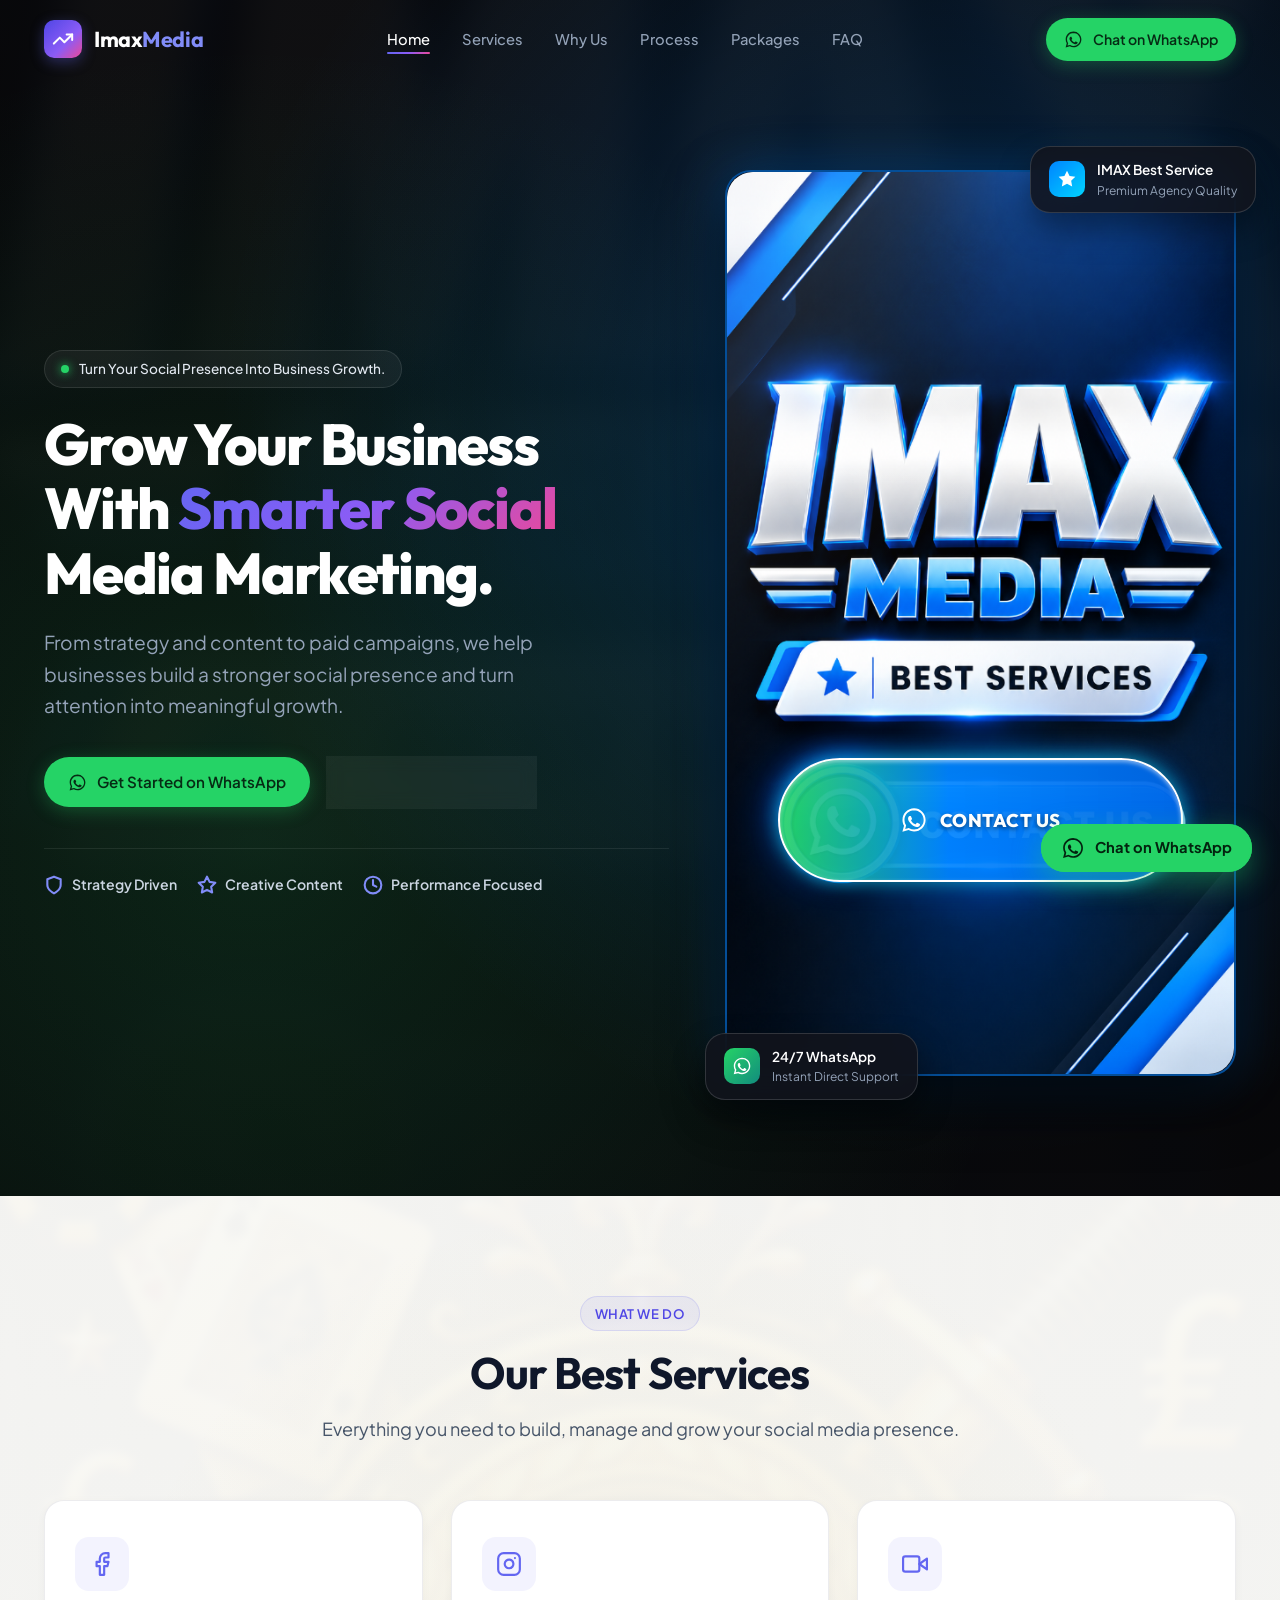
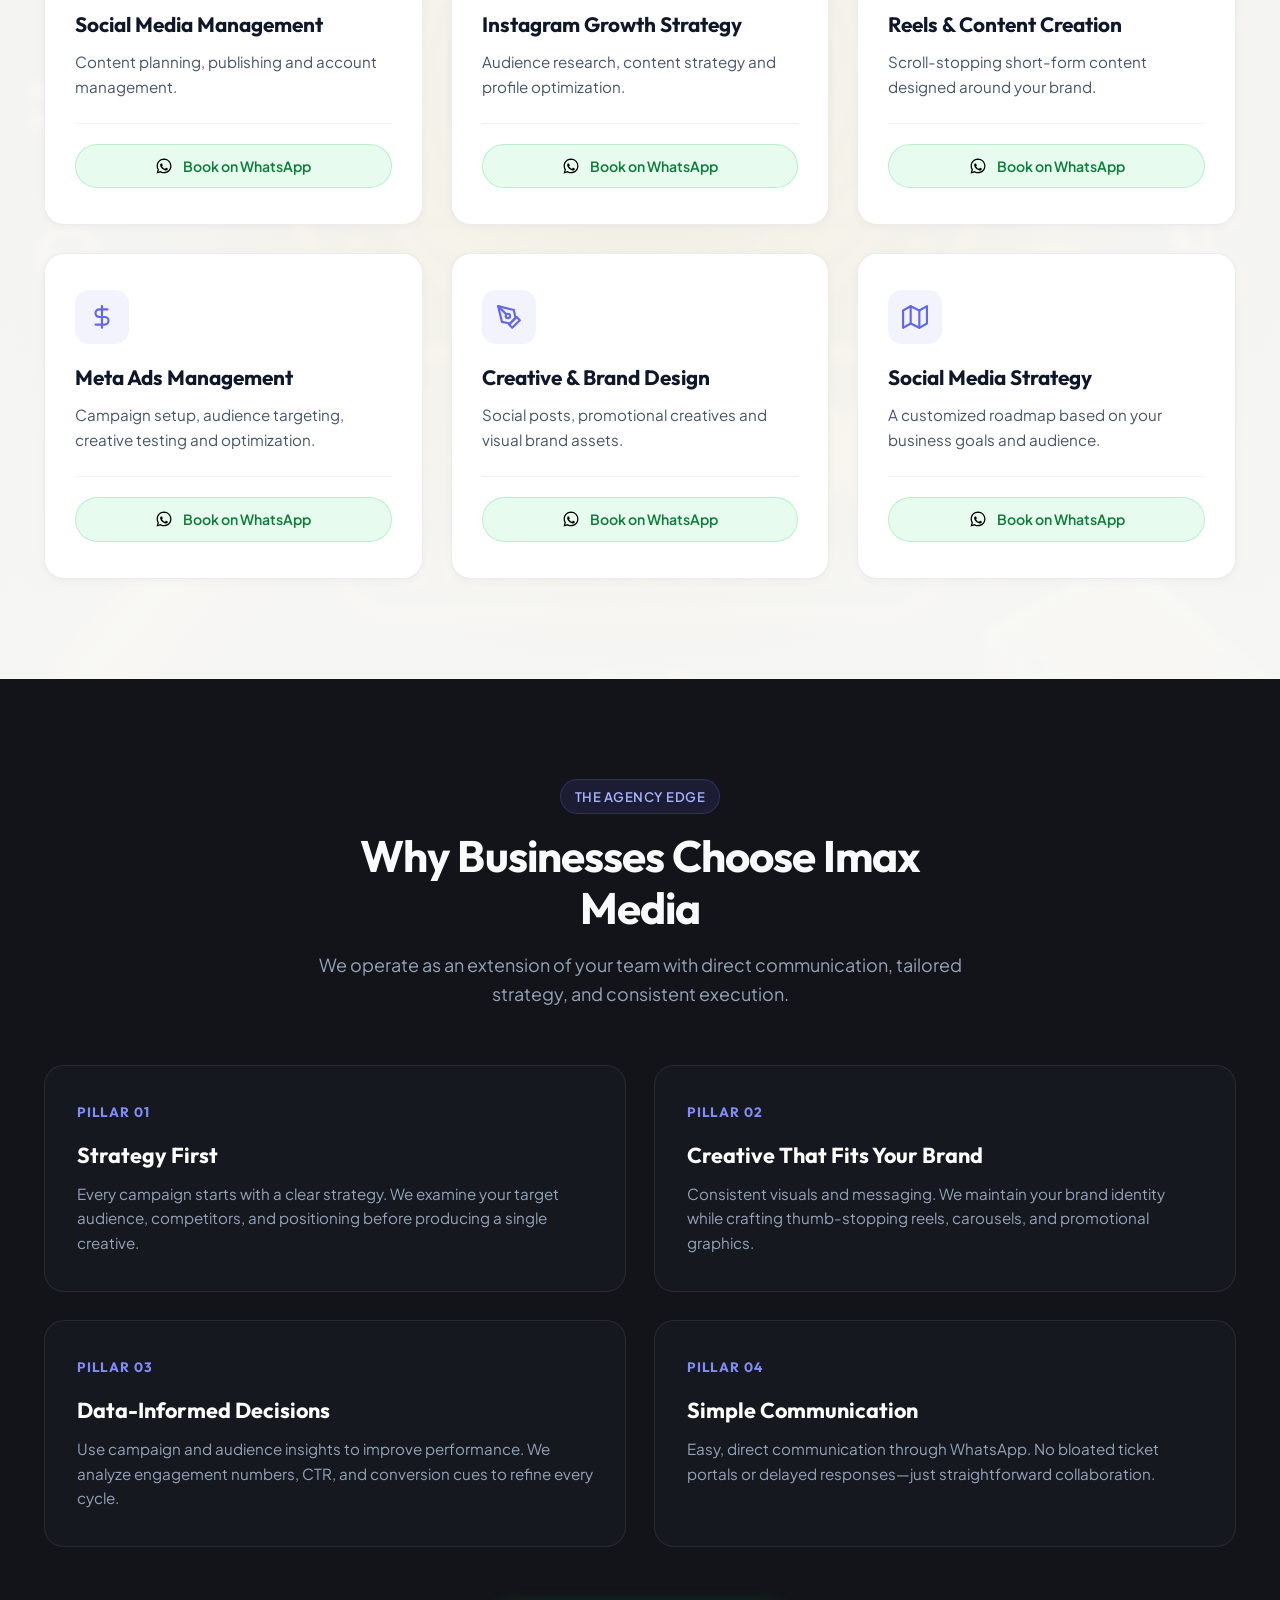
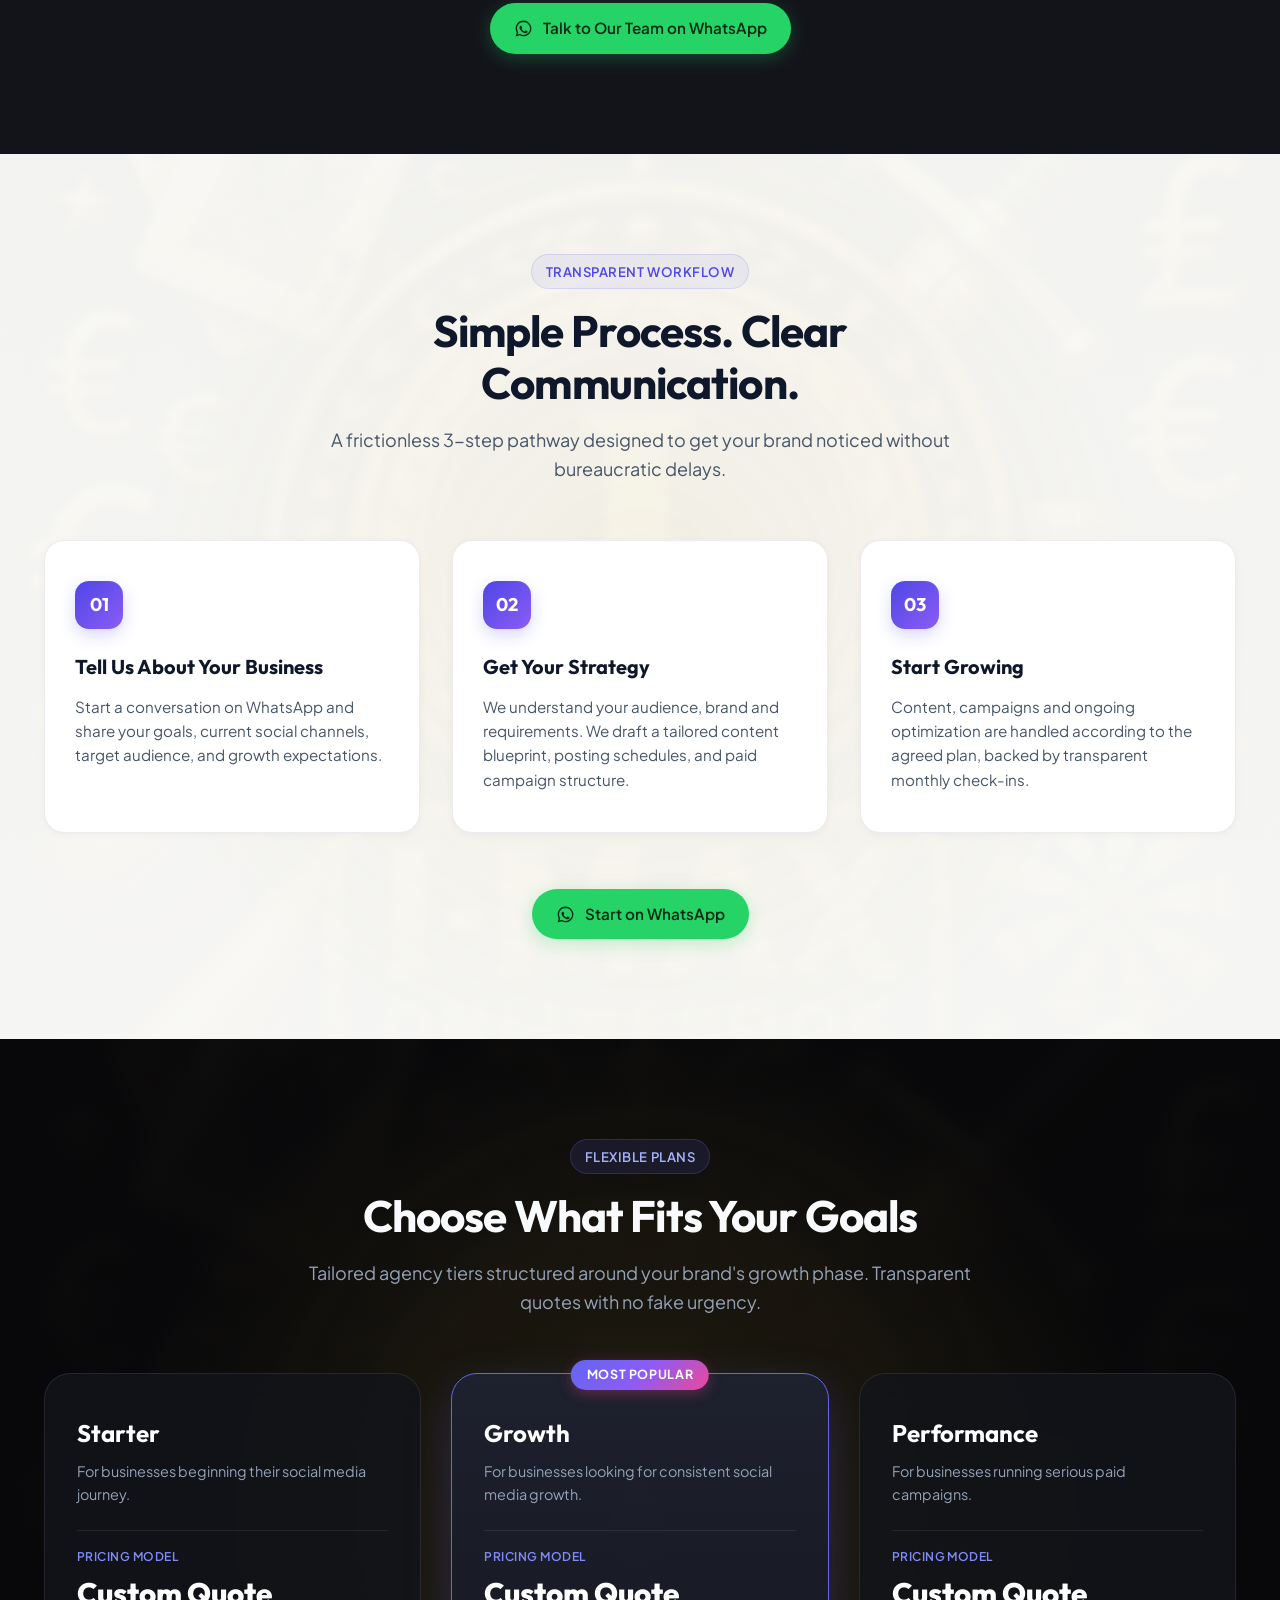
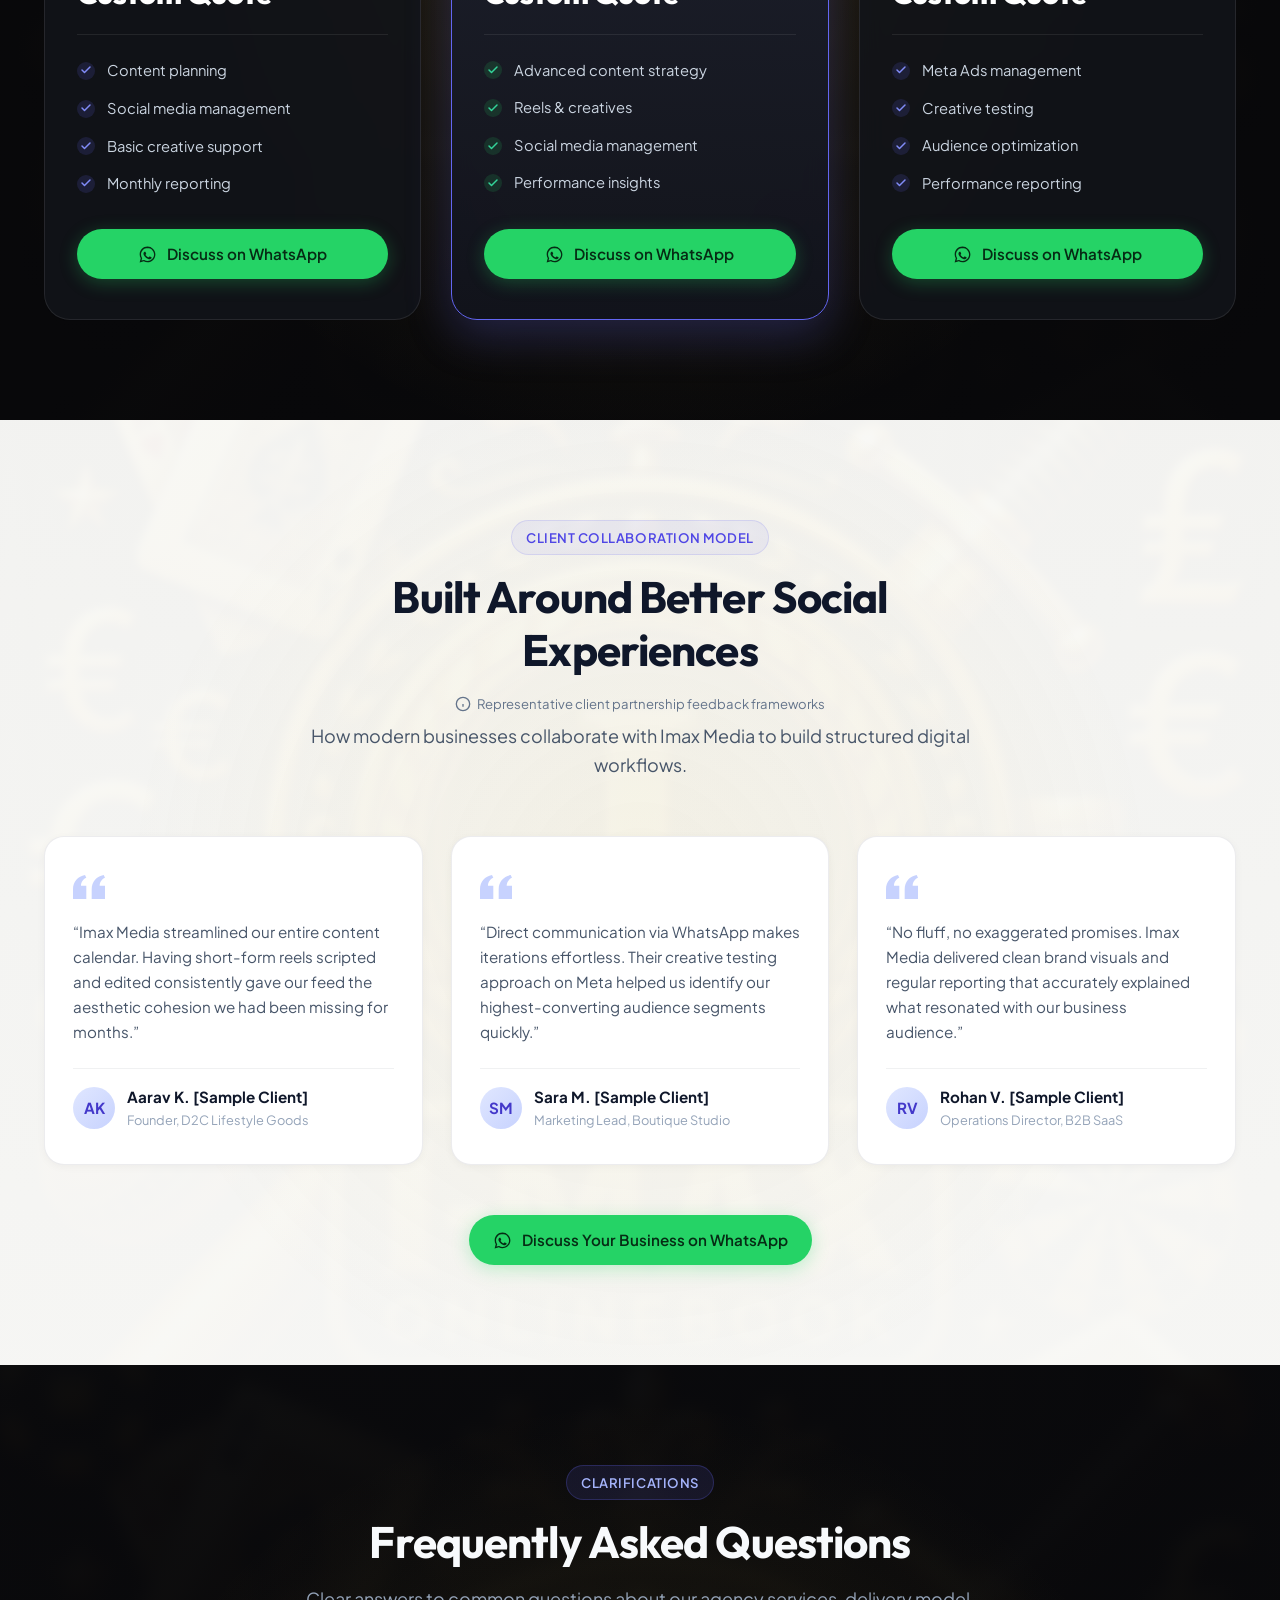
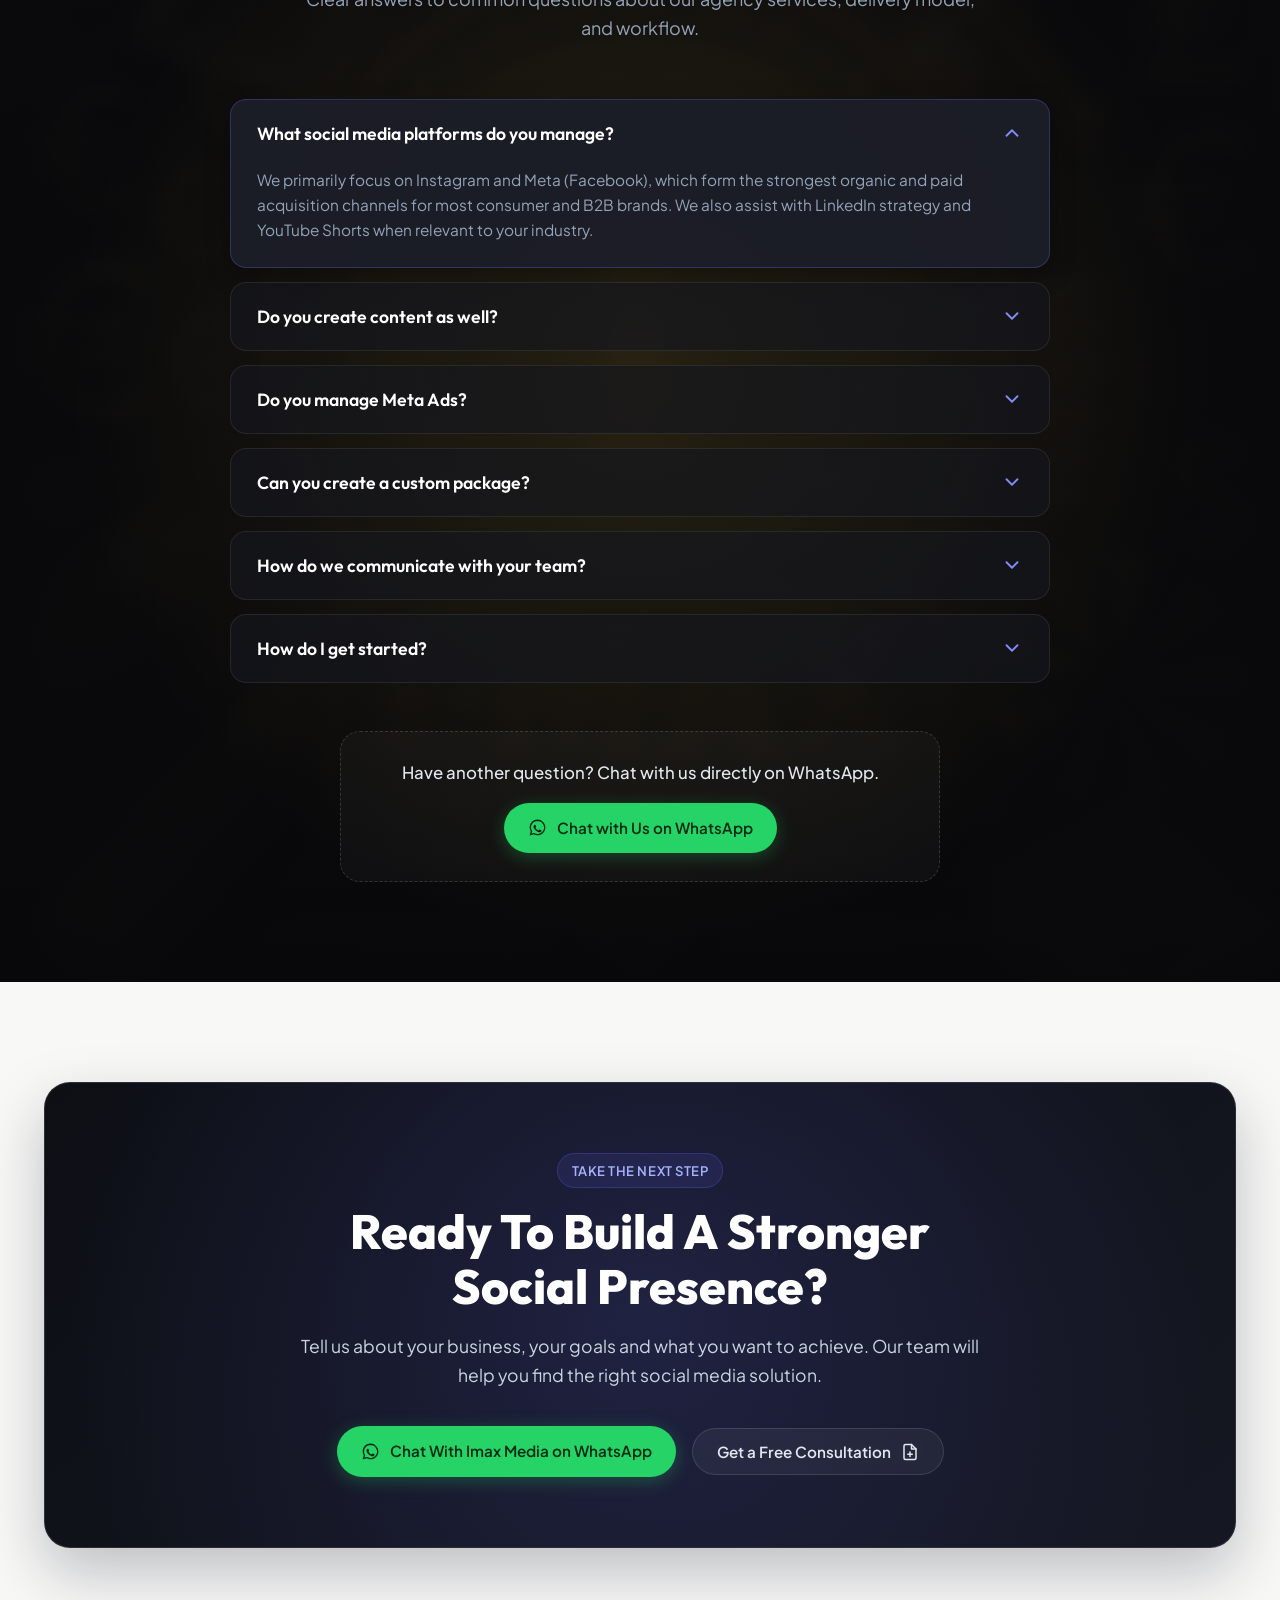
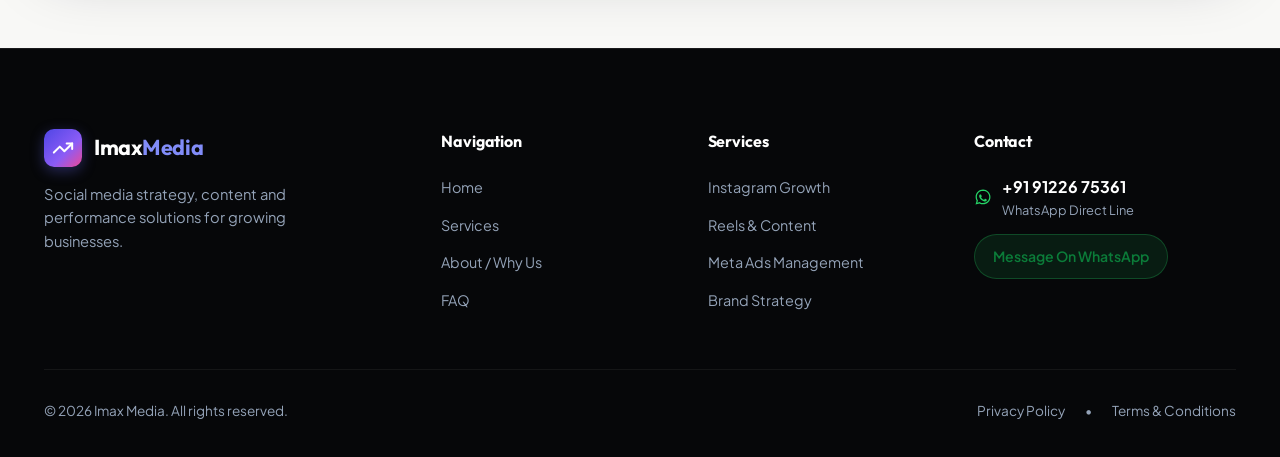
==== commit 7f9921e6: "Replace business name with Imax Media across entire website" ====
--- a/index.html
+++ b/index.html
@@ -3,8 +3,8 @@
 <head>
   <meta charset="UTF-8">
   <meta name="viewport" content="width=device-width, initial-scale=1.0">
-  <title>GrowNexa Media | Social Media Marketing Agency</title>
-  <meta name="description" content="GrowNexa Media helps businesses build a stronger social presence and turn attention into meaningful growth through smart strategy, reels, content, and Meta Ads.">
+  <title>Imax Media | Social Media Marketing Agency</title>
+  <meta name="description" content="Imax Media helps businesses build a stronger social presence and turn attention into meaningful growth through smart strategy, reels, content, and Meta Ads.">
 
   <!-- Google Fonts: Outfit & Plus Jakarta Sans -->
   <link rel="preconnect" href="https://fonts.googleapis.com">
@@ -23,14 +23,14 @@
   <header class="header">
     <div class="container nav-container">
       <!-- Logo / Wordmark -->
-      <a href="#home" class="brand-logo" aria-label="GrowNexa Media Home">
+      <a href="#home" class="brand-logo" aria-label="Imax Media Home">
         <div class="logo-icon-box">
           <svg viewBox="0 0 24 24" fill="none" stroke="currentColor" stroke-width="2.2" stroke-linecap="round" stroke-linejoin="round">
             <polyline points="22 7 13.5 15.5 8.5 10.5 2 17"></polyline>
             <polyline points="16 7 22 7 22 13"></polyline>
           </svg>
         </div>
-        <div class="brand-text">GrowNexa<span>Media</span></div>
+        <div class="brand-text">Imax<span>Media</span></div>
       </a>
 
       <!-- Desktop Nav Menu -->
@@ -380,13 +380,13 @@
     </section>
 
     <!-- =======================================================================
-         4. WHY GROWNEXA — DARK CHARCOAL BACKGROUND (#13141A)
+         4. WHY IMAX MEDIA — DARK CHARCOAL BACKGROUND (#13141A)
          ======================================================================= -->
     <section id="why-us" class="section-padding theme-dark-alt">
       <div class="container">
         <div class="section-header reveal-on-scroll">
           <span class="section-badge section-badge-dark">The Agency Edge</span>
-          <h2 class="section-title">Why Businesses Choose GrowNexa Media</h2>
+          <h2 class="section-title">Why Businesses Choose Imax Media</h2>
           <p class="section-subtitle">
             We operate as an extension of your team with direct communication, tailored strategy, and consistent execution.
           </p>
@@ -659,7 +659,7 @@
             <span>Representative client partnership feedback frameworks</span>
           </div>
           <p class="section-subtitle">
-            How modern businesses collaborate with GrowNexa Media to build structured digital workflows.
+            How modern businesses collaborate with Imax Media to build structured digital workflows.
           </p>
         </div>
 
@@ -672,7 +672,7 @@
               </svg>
             </div>
             <p class="testimonial-text">
-              “GrowNexa streamlined our entire content calendar. Having short-form reels scripted and edited consistently gave our feed the aesthetic cohesion we had been missing for months.”
+              “Imax Media streamlined our entire content calendar. Having short-form reels scripted and edited consistently gave our feed the aesthetic cohesion we had been missing for months.”
             </p>
             <div class="client-profile">
               <div class="client-avatar">AK</div>
@@ -710,7 +710,7 @@
               </svg>
             </div>
             <p class="testimonial-text">
-              “No fluff, no exaggerated promises. GrowNexa delivered clean brand visuals and regular reporting that accurately explained what resonated with our business audience.”
+              “No fluff, no exaggerated promises. Imax Media delivered clean brand visuals and regular reporting that accurately explained what resonated with our business audience.”
             </p>
             <div class="client-profile">
               <div class="client-avatar">RV</div>
@@ -871,7 +871,7 @@
                 <svg viewBox="0 0 24 24">
                   <path d="M12.04 2c-5.46 0-9.91 4.45-9.91 9.91 0 1.75.46 3.45 1.32 4.95L2.05 22l5.25-1.38c1.45.79 3.08 1.21 4.74 1.21 5.46 0 9.91-4.45 9.91-9.91 0-2.65-1.03-5.14-2.9-7.01A9.816 9.816 0 0 0 12.04 2zm.01 1.67c4.55 0 8.24 3.7 8.24 8.24 0 2.2-.86 4.28-2.42 5.83a8.19 8.19 0 0 1-5.82 2.41c-1.47 0-2.92-.39-4.18-1.15l-.3-.18-3.12.82.83-3.04-.2-.31a8.188 8.188 0 0 1-1.25-4.38c0-4.54 3.7-8.24 8.25-8.24zm4.52 11.59c-.25-.13-1.47-.72-1.7-.81-.23-.08-.39-.12-.56.12-.17.25-.64.81-.79.97-.14.17-.29.19-.54.06-.25-.13-1.06-.39-2.02-1.25-.75-.67-1.25-1.5-1.4-1.75-.15-.25-.02-.39.11-.51.11-.11.25-.29.37-.44.13-.15.17-.25.25-.42.08-.17.04-.31-.02-.44-.06-.12-.56-1.35-.77-1.85-.2-.49-.41-.42-.56-.43l-.48-.01c-.17 0-.44.06-.67.31-.23.25-.88.86-.88 2.1 0 1.24.9 2.44 1.03 2.61.13.17 1.78 2.72 4.31 3.81.6.26 1.07.42 1.44.54.61.19 1.16.17 1.6.1.49-.07 1.47-.6 1.68-1.18.21-.58.21-1.07.15-1.18-.06-.11-.23-.17-.48-.3z"/>
                 </svg>
-                Chat With GrowNexa on WhatsApp
+                Chat With Imax Media on WhatsApp
               </a>
 
               <button type="button" class="btn btn-secondary js-open-consultation">
@@ -898,14 +898,14 @@
       <div class="footer-top-grid">
         <!-- Col 1: Brand Info -->
         <div class="footer-brand-col">
-          <a href="#home" class="brand-logo">
+          <a href="#home" class="brand-logo" aria-label="Imax Media Home">
             <div class="logo-icon-box">
               <svg viewBox="0 0 24 24" fill="none" stroke="currentColor" stroke-width="2.2" stroke-linecap="round" stroke-linejoin="round">
                 <polyline points="22 7 13.5 15.5 8.5 10.5 2 17"></polyline>
                 <polyline points="16 7 22 7 22 13"></polyline>
               </svg>
             </div>
-            <div class="brand-text">GrowNexa<span>Media</span></div>
+            <div class="brand-text">Imax<span>Media</span></div>
           </a>
           <p>
             Social media strategy, content and performance solutions for growing businesses.
@@ -954,7 +954,7 @@
 
       <!-- Footer Bottom Bar -->
       <div class="footer-bottom-bar">
-        <div>© 2026 GrowNexa Media. All rights reserved.</div>
+        <div>© 2026 Imax Media. All rights reserved.</div>
         <div class="footer-legal-links">
           <button type="button" class="legal-btn" id="openPrivacyModal">Privacy Policy</button>
           <span>•</span>
@@ -1036,7 +1036,7 @@
         <p class="modal-subtitle">Last updated: 2026</p>
       </div>
       <div style="font-size: 0.92rem; color: #cbd5e1; line-height: 1.65; display: flex; flex-direction: column; gap: 14px;">
-        <p>At <strong>GrowNexa Media</strong>, we respect your privacy. This policy explains how we collect and use information when you interact with our landing page and WhatsApp communication channels.</p>
+        <p>At <strong>Imax Media</strong>, we respect your privacy. This policy explains how we collect and use information when you interact with our landing page and WhatsApp communication channels.</p>
         <p><strong>1. Information We Collect:</strong> When you initiate a conversation via WhatsApp or submit a consultation form, you may provide your name, business name, and marketing objectives. We only use this information to communicate directly with you regarding agency services.</p>
         <p><strong>2. Third-Party Services:</strong> Interactions through WhatsApp are governed by WhatsApp / Meta’s own Privacy Policy. We do not sell or rent your contact details to third parties.</p>
         <p><strong>3. Data Security:</strong> We take practical security measures to safeguard all project correspondence and client briefs.</p>
@@ -1055,8 +1055,8 @@
         <p class="modal-subtitle">Last updated: 2026</p>
       </div>
       <div style="font-size: 0.92rem; color: #cbd5e1; line-height: 1.65; display: flex; flex-direction: column; gap: 14px;">
-        <p>Welcome to <strong>GrowNexa Media</strong>. By visiting our website or engaging our services, you agree to these terms:</p>
-        <p><strong>1. Scope of Services:</strong> GrowNexa Media provides digital marketing, social media management, creative design, and advertising management services based on agreed custom proposals.</p>
+        <p>Welcome to <strong>Imax Media</strong>. By visiting our website or engaging our services, you agree to these terms:</p>
+        <p><strong>1. Scope of Services:</strong> Imax Media provides digital marketing, social media management, creative design, and advertising management services based on agreed custom proposals.</p>
         <p><strong>2. Realistic Growth Expectations:</strong> Social media performance depends on audience dynamics, advertising budgets, algorithm updates, and brand offer viability. We make honest recommendations and do not make guaranteed revenue or get-rich claims.</p>
         <p><strong>3. Intellectual Property:</strong> Client deliverables and created assets become client property upon settlement of agreed project dues, as defined in custom contracts.</p>
       </div>
--- a/css/styles.css
+++ b/css/styles.css
@@ -1,5 +1,5 @@
 /* ==========================================================================
-   GrowNexa Media - Modern Agency Landing Page Stylesheet
+   Imax Media - Modern Agency Landing Page Stylesheet
    Theme: Alternating High-Contrast Dark & Light Design System
    ========================================================================== */
 
@@ -1128,7 +1128,7 @@
 }
 
 /* -----------------------------
-   4. Why GrowNexa Section (Dark Charcoal - #121316)
+   4. Why Imax Media Section (Dark Charcoal - #121316)
    ----------------------------- */
 .why-us-grid {
   display: grid;
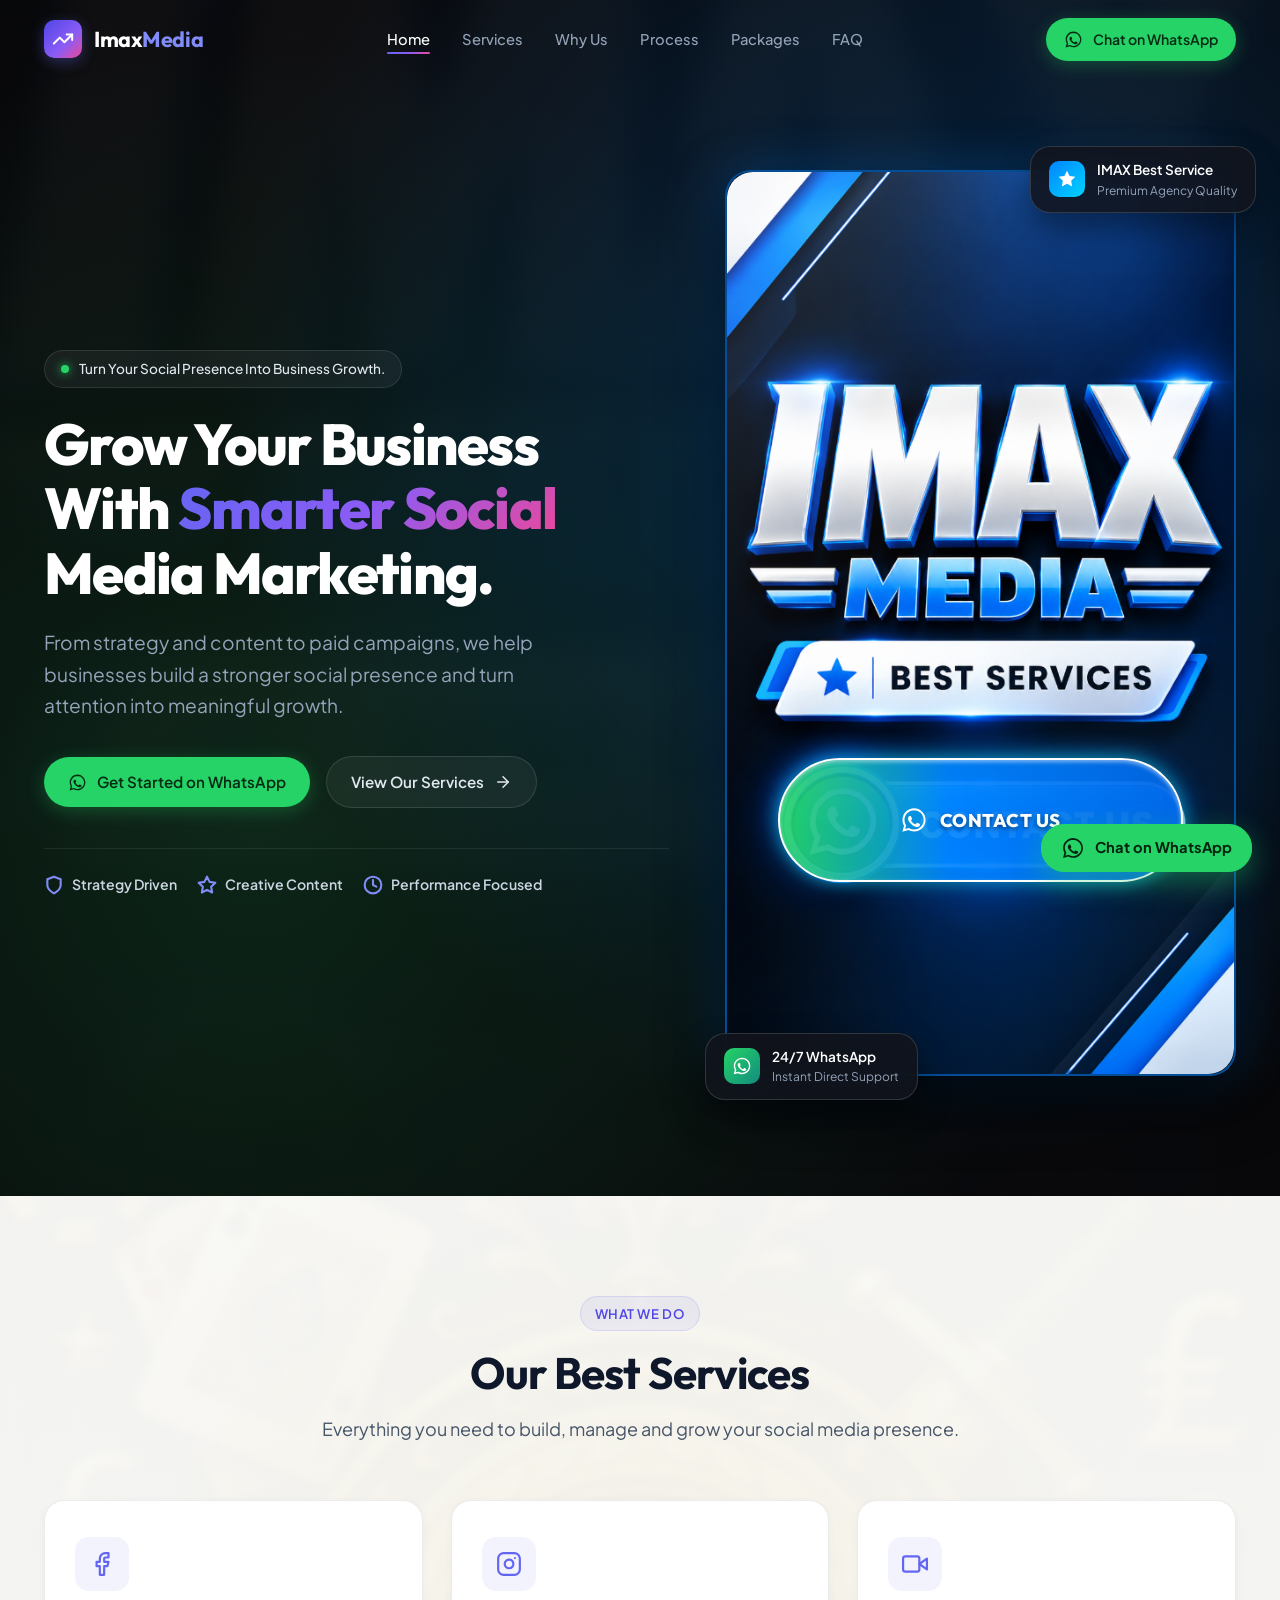
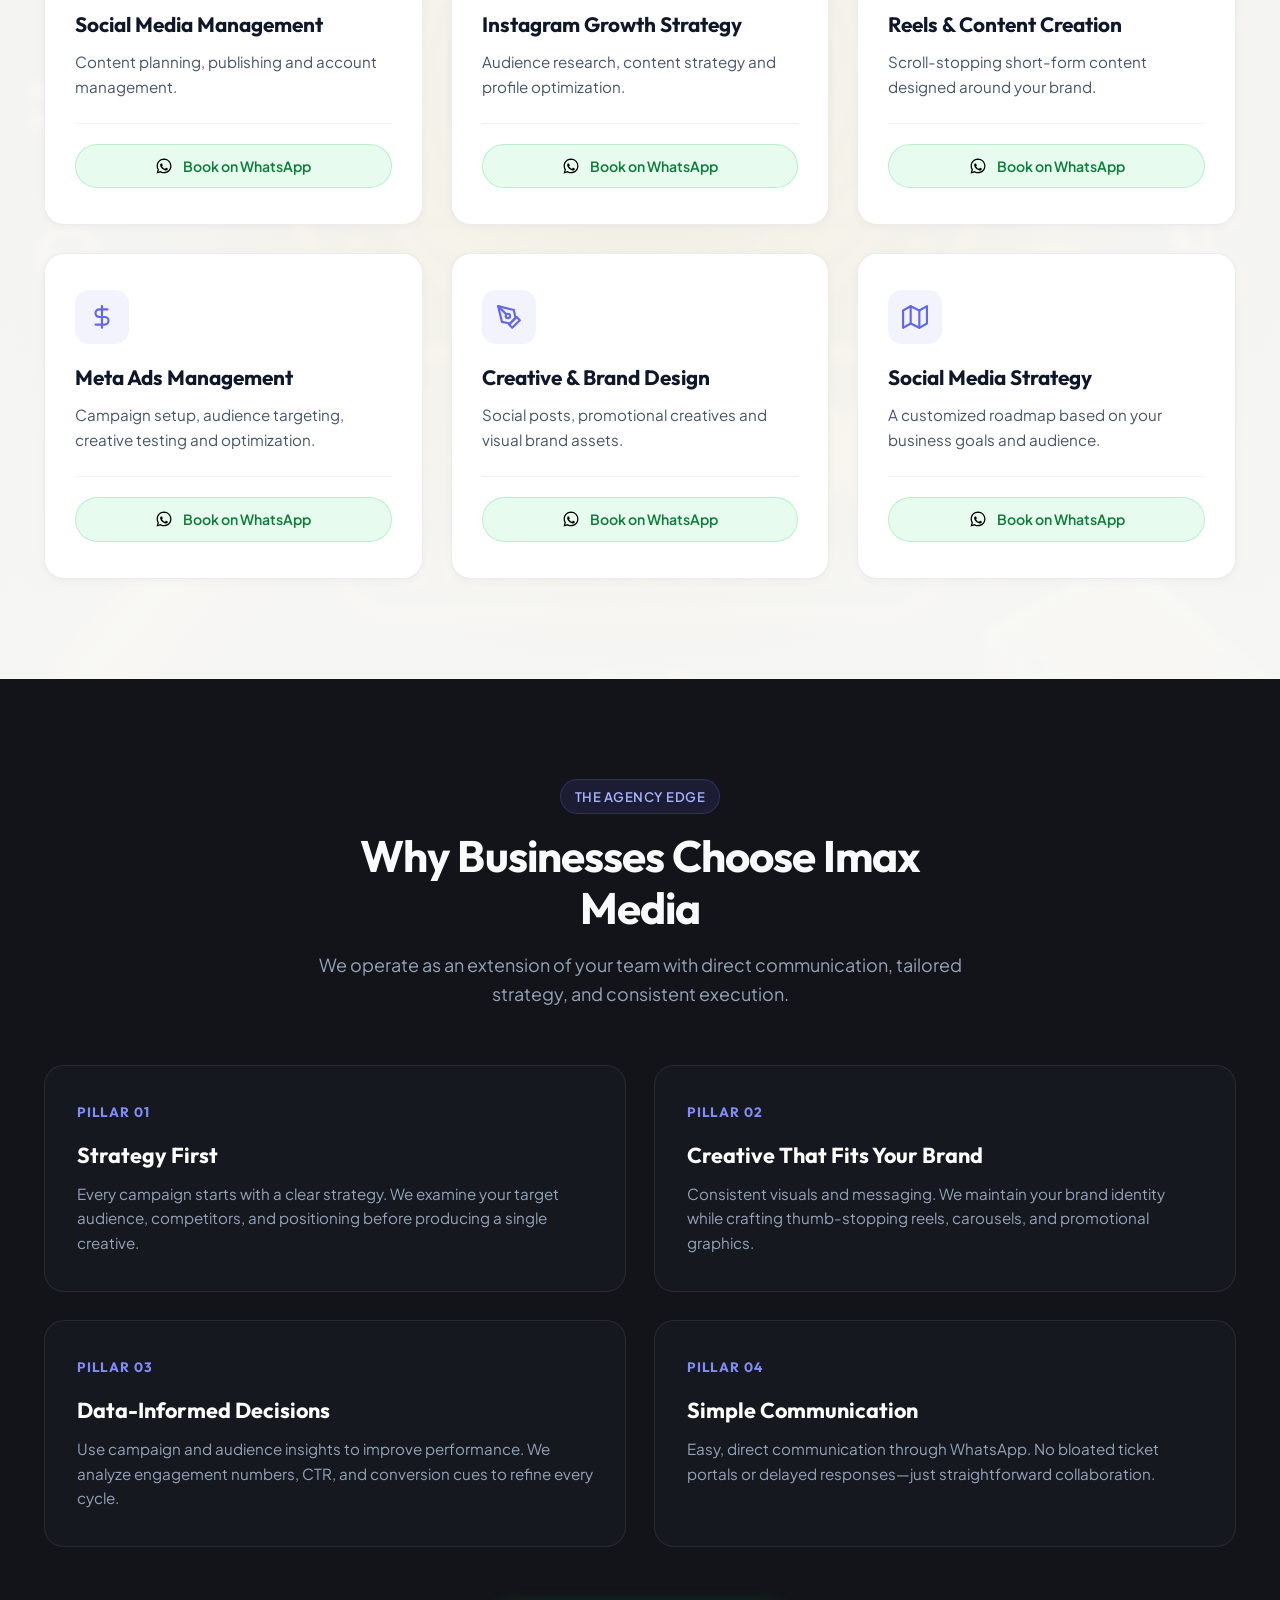
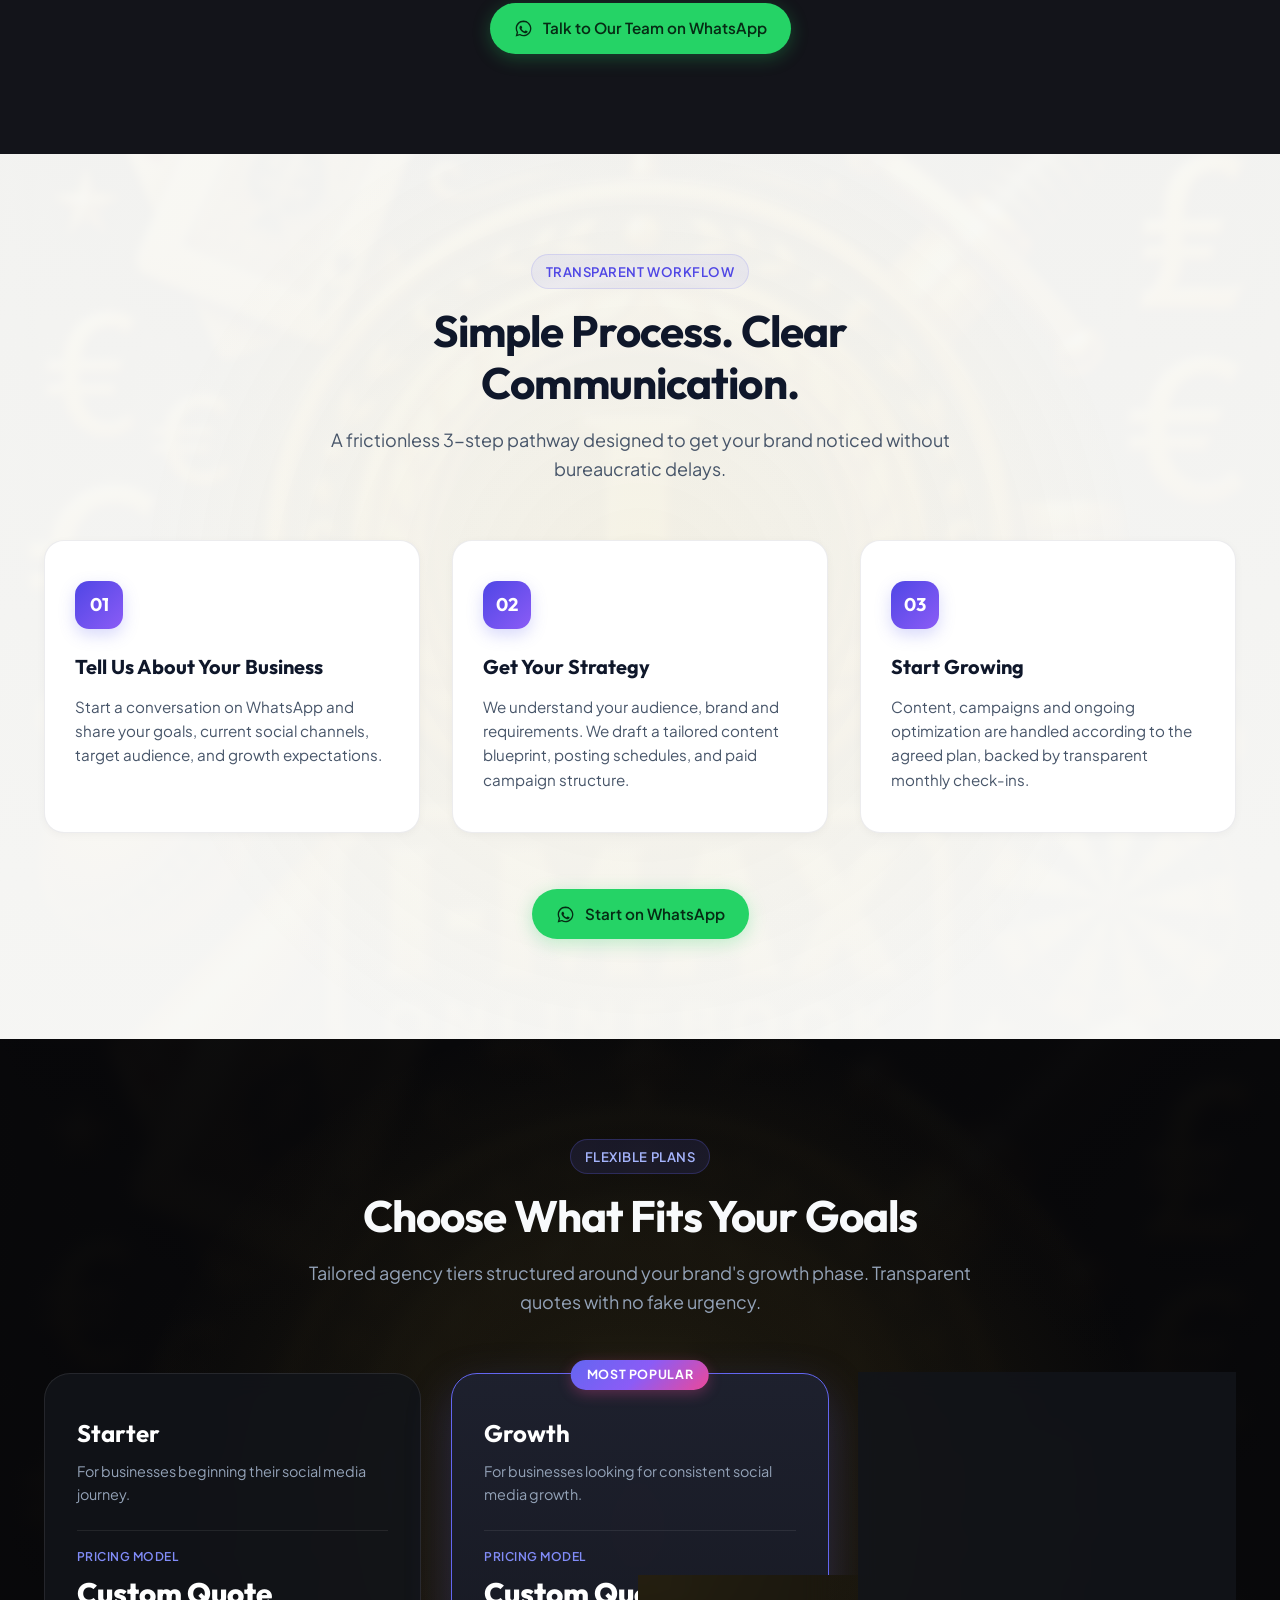
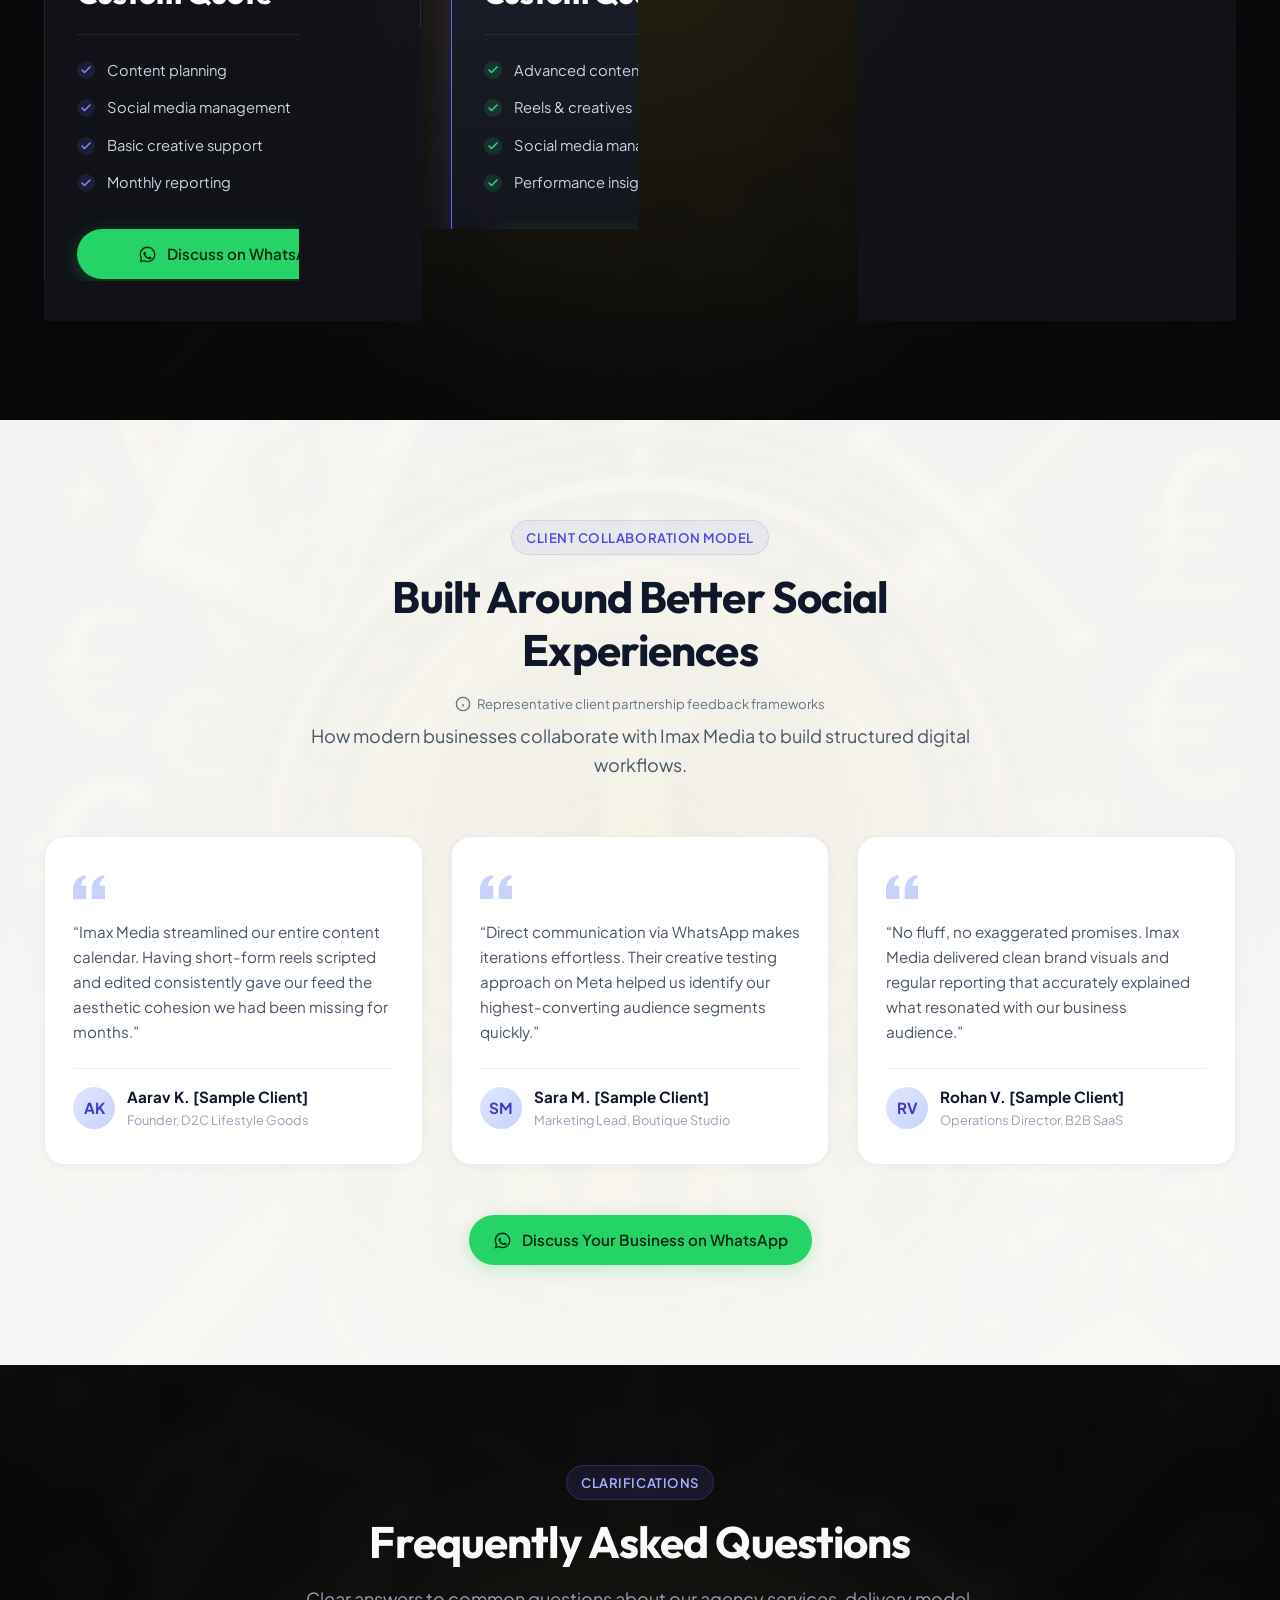
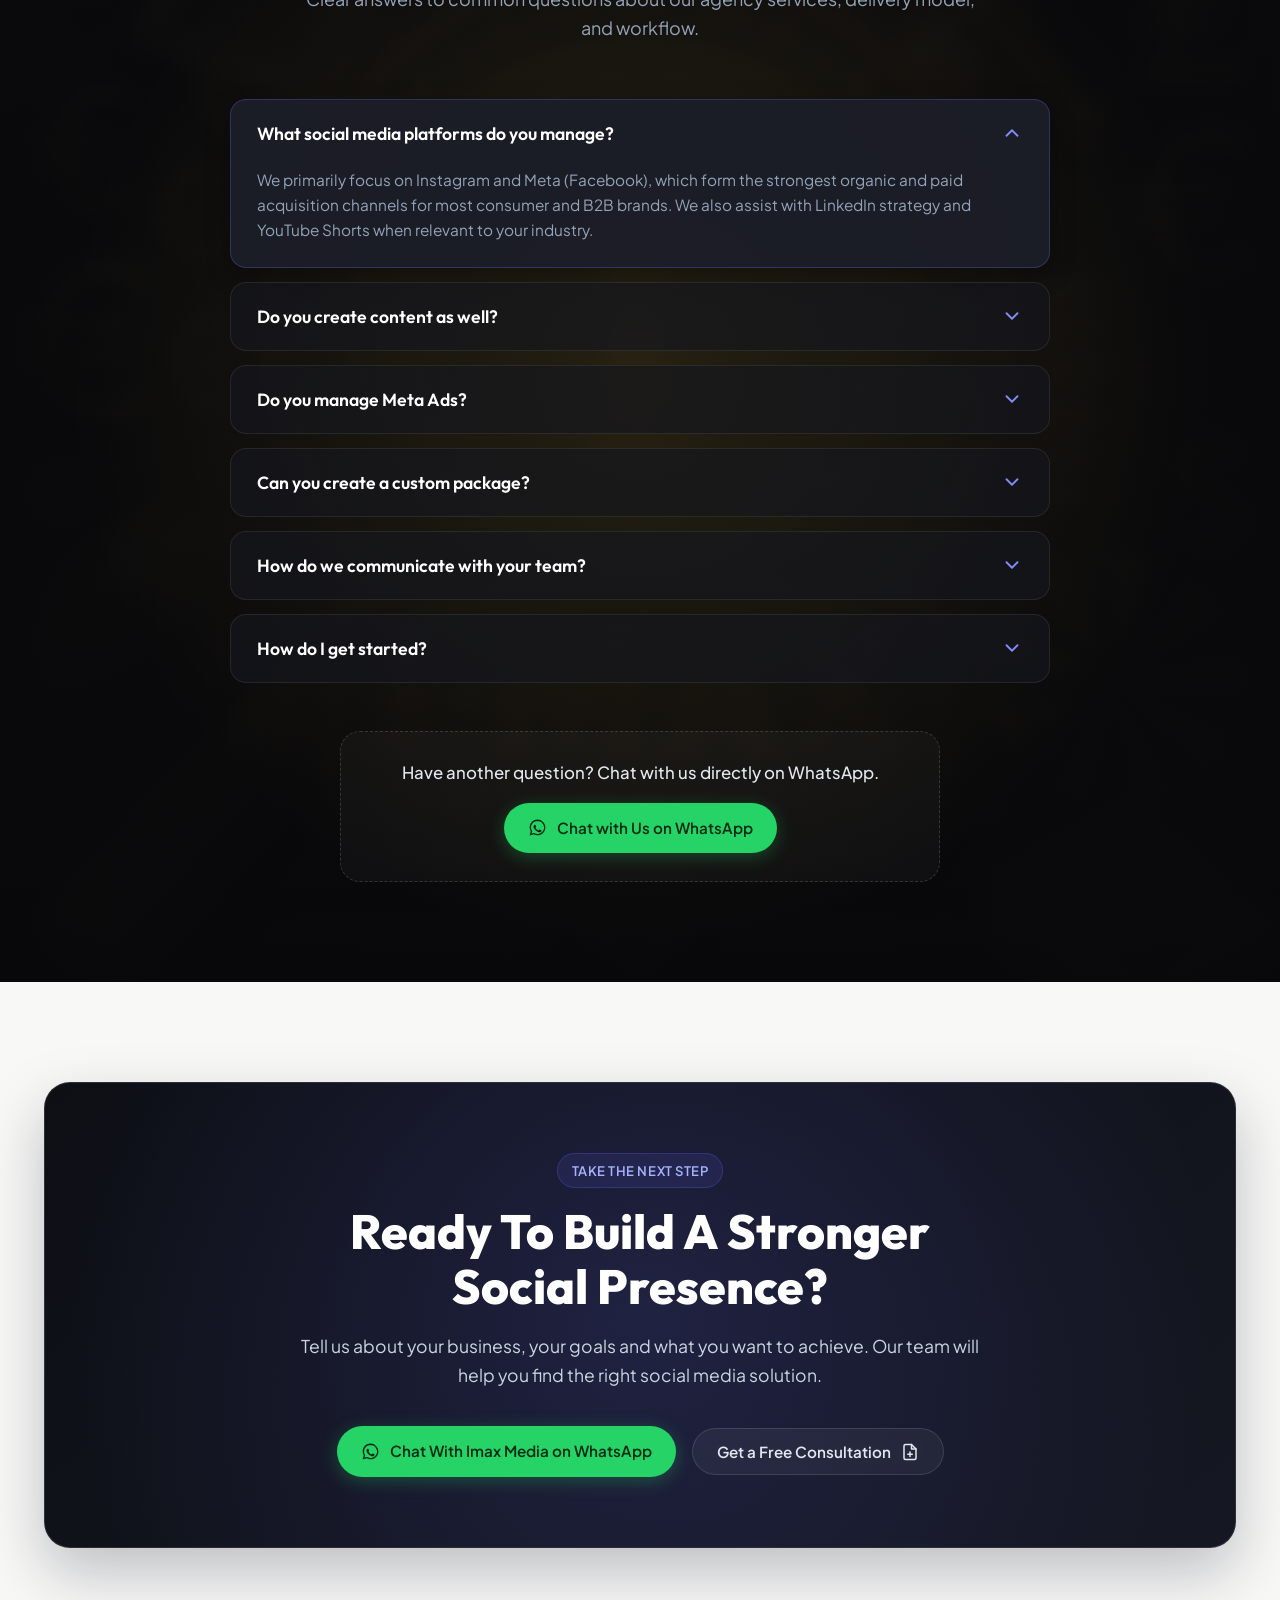
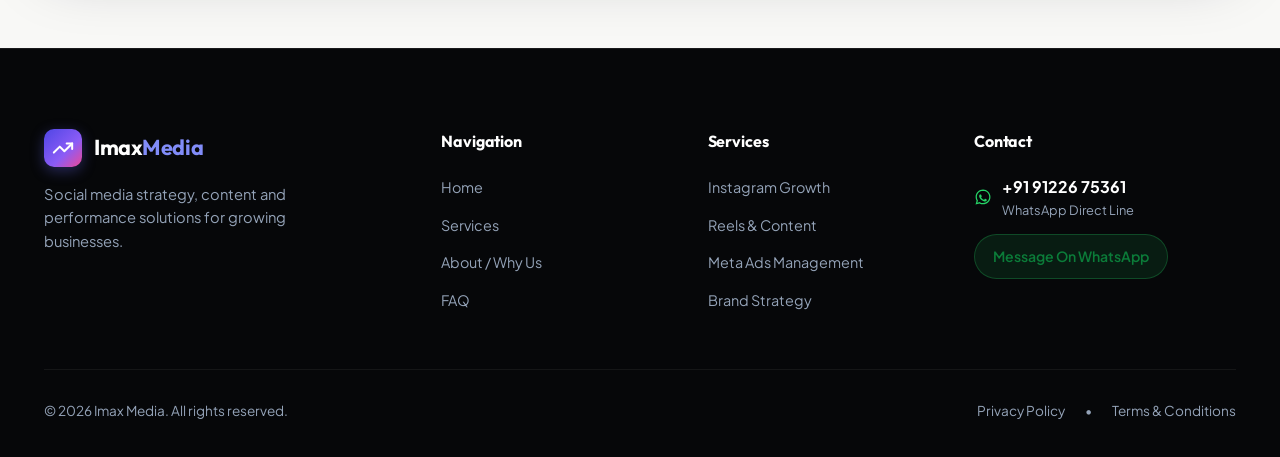
==== commit 81fcfb37: "Add Google Ads tag AW-18450549273 and WhatsApp click conversion tracking" ====
--- a/index.html
+++ b/index.html
@@ -5,6 +5,16 @@
   <meta name="viewport" content="width=device-width, initial-scale=1.0">
   <title>Imax Media | Social Media Marketing Agency</title>
   <meta name="description" content="Imax Media helps businesses build a stronger social presence and turn attention into meaningful growth through smart strategy, reels, content, and Meta Ads.">
+
+  <!-- Google tag (gtag.js) -->
+  <script async src="https://www.googletagmanager.com/gtag/js?id=AW-18450549273"></script>
+  <script>
+    window.dataLayer = window.dataLayer || [];
+    function gtag(){dataLayer.push(arguments);}
+    gtag('js', new Date());
+
+    gtag('config', 'AW-18450549273');
+  </script>
 
   <!-- Google Fonts: Outfit & Plus Jakarta Sans -->
   <link rel="preconnect" href="https://fonts.googleapis.com">
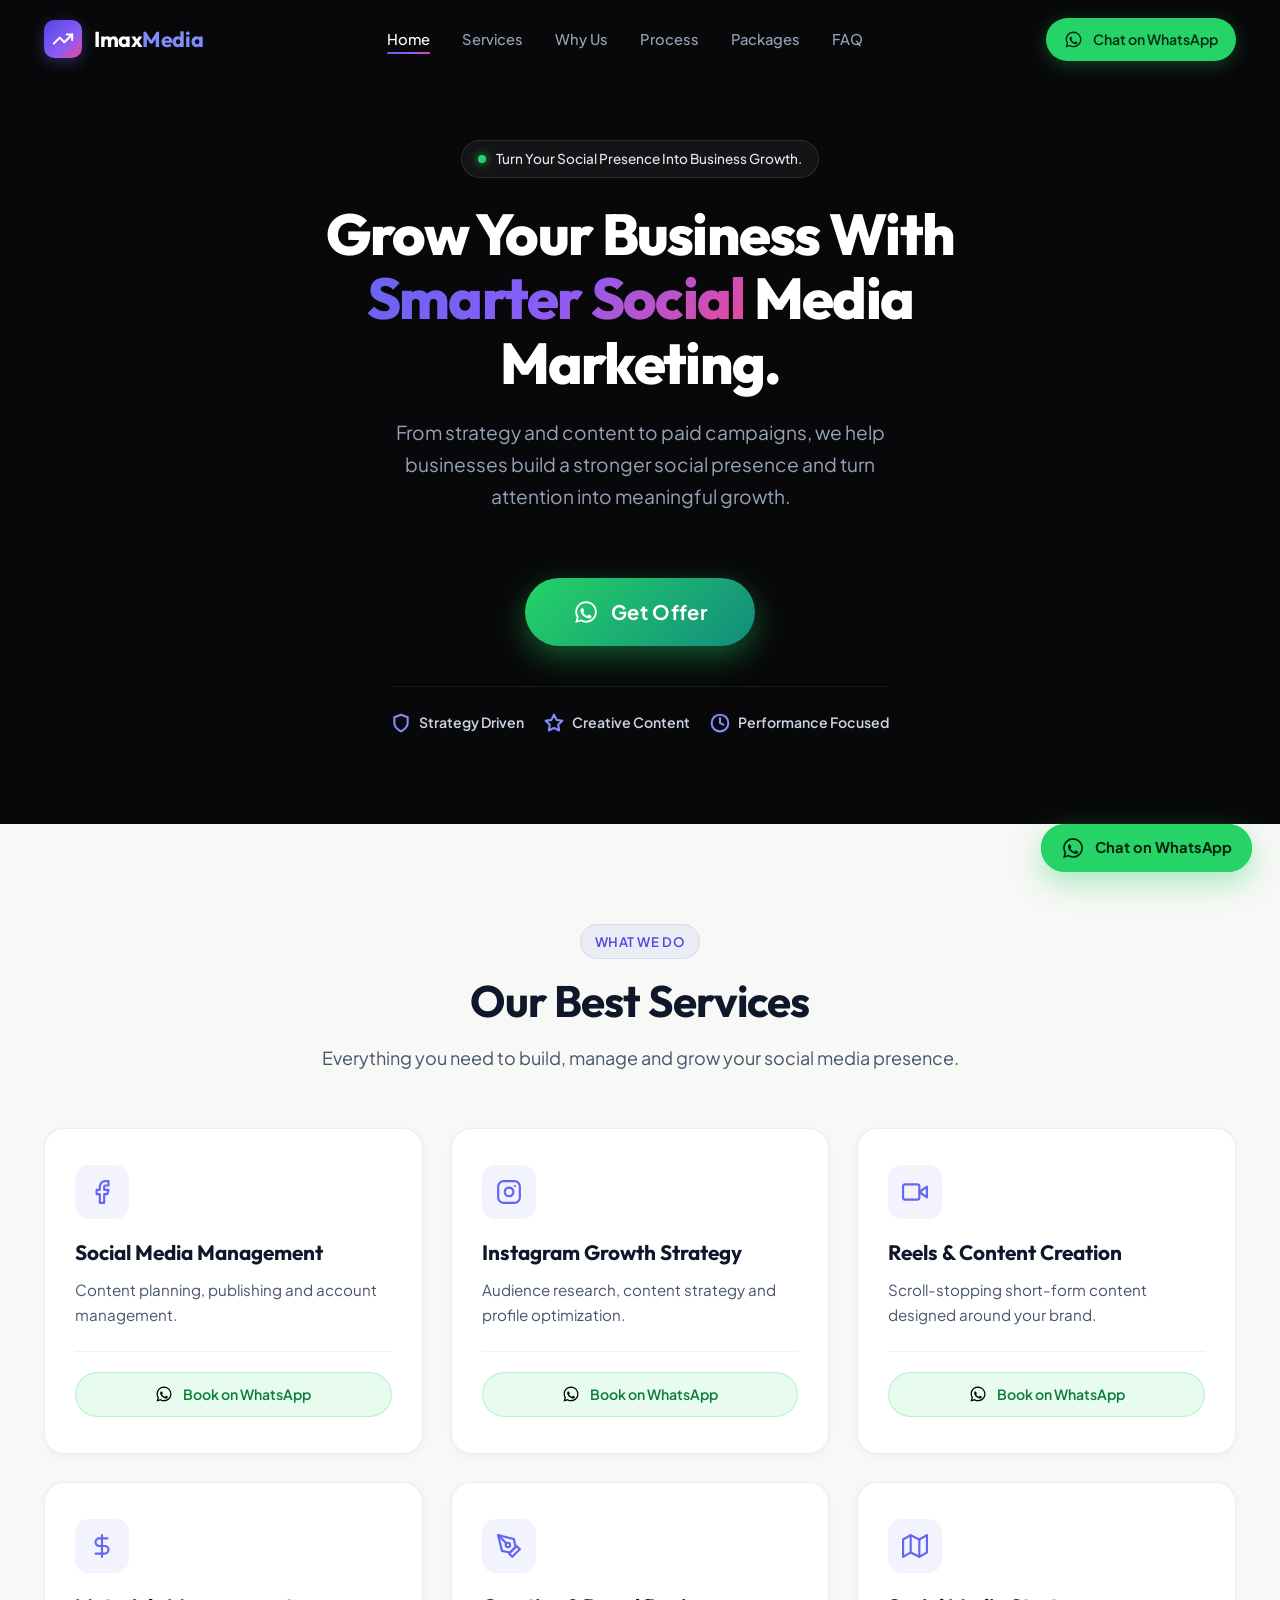
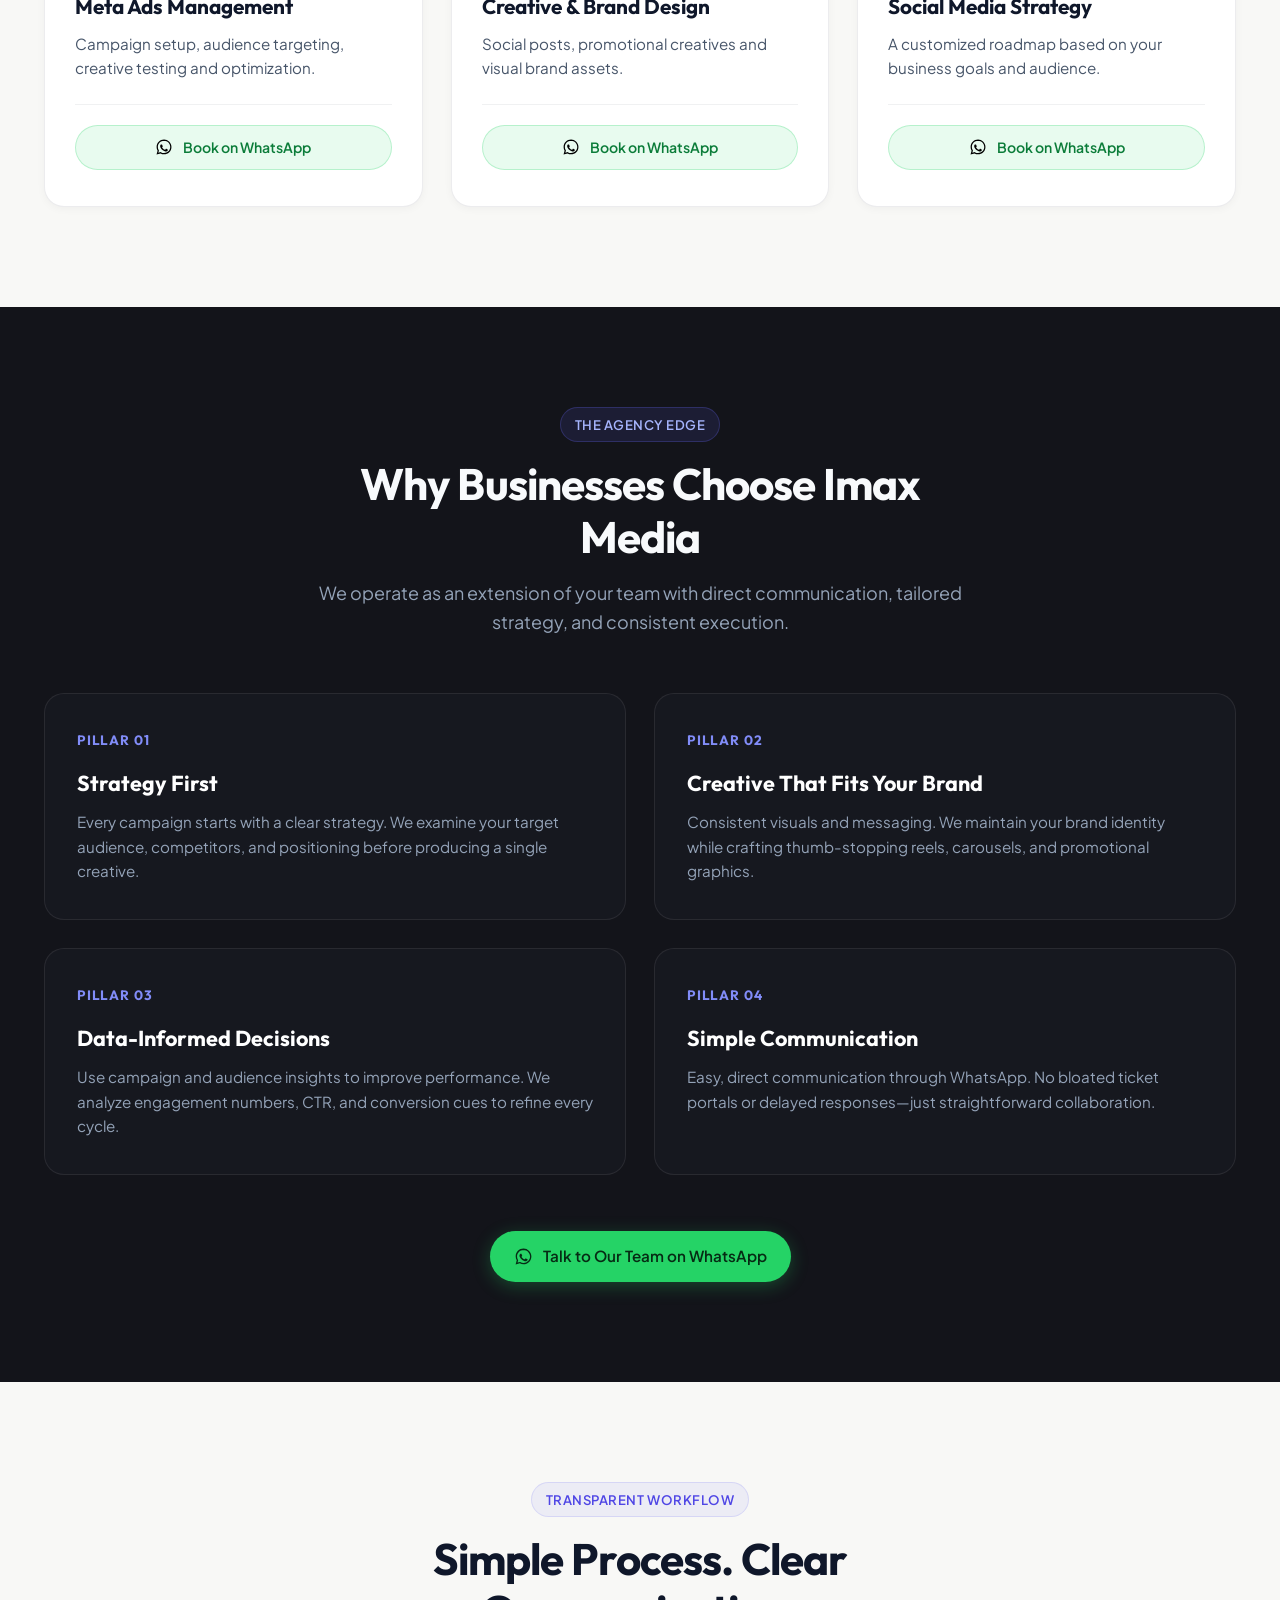
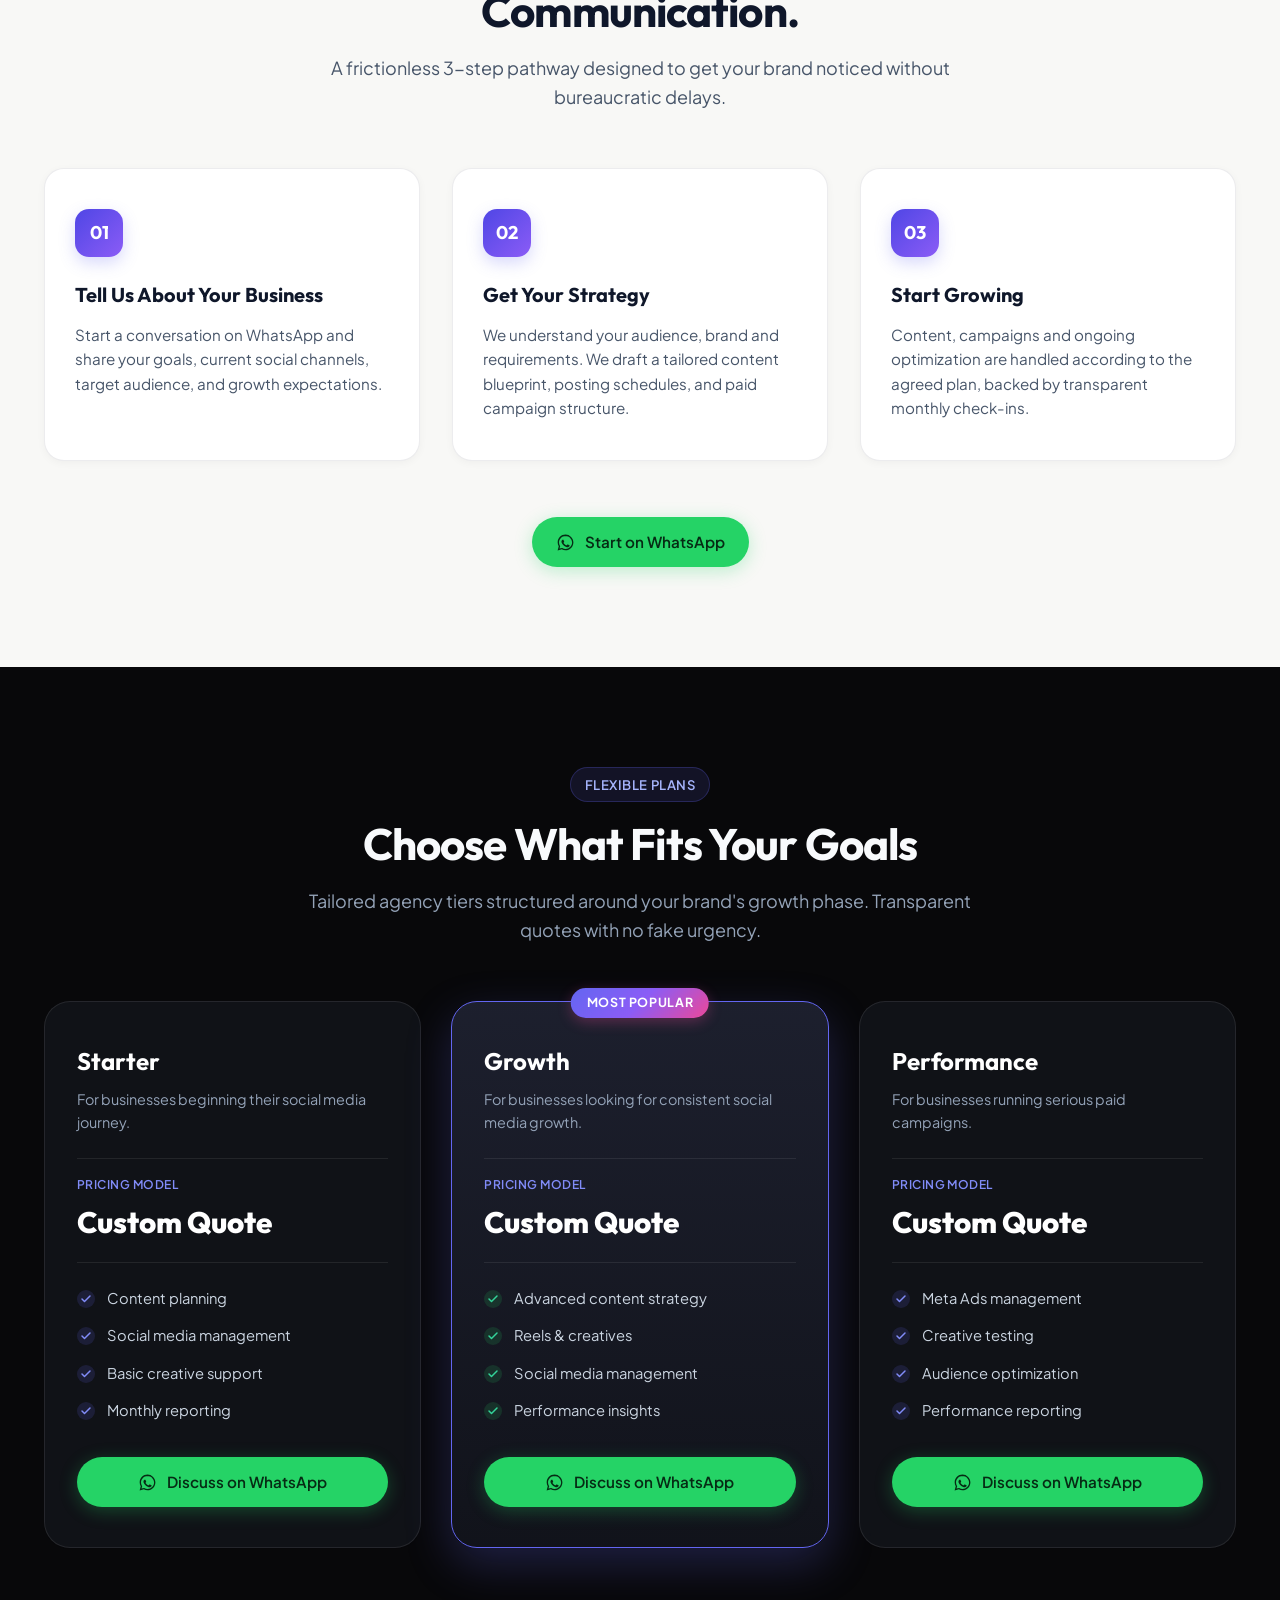
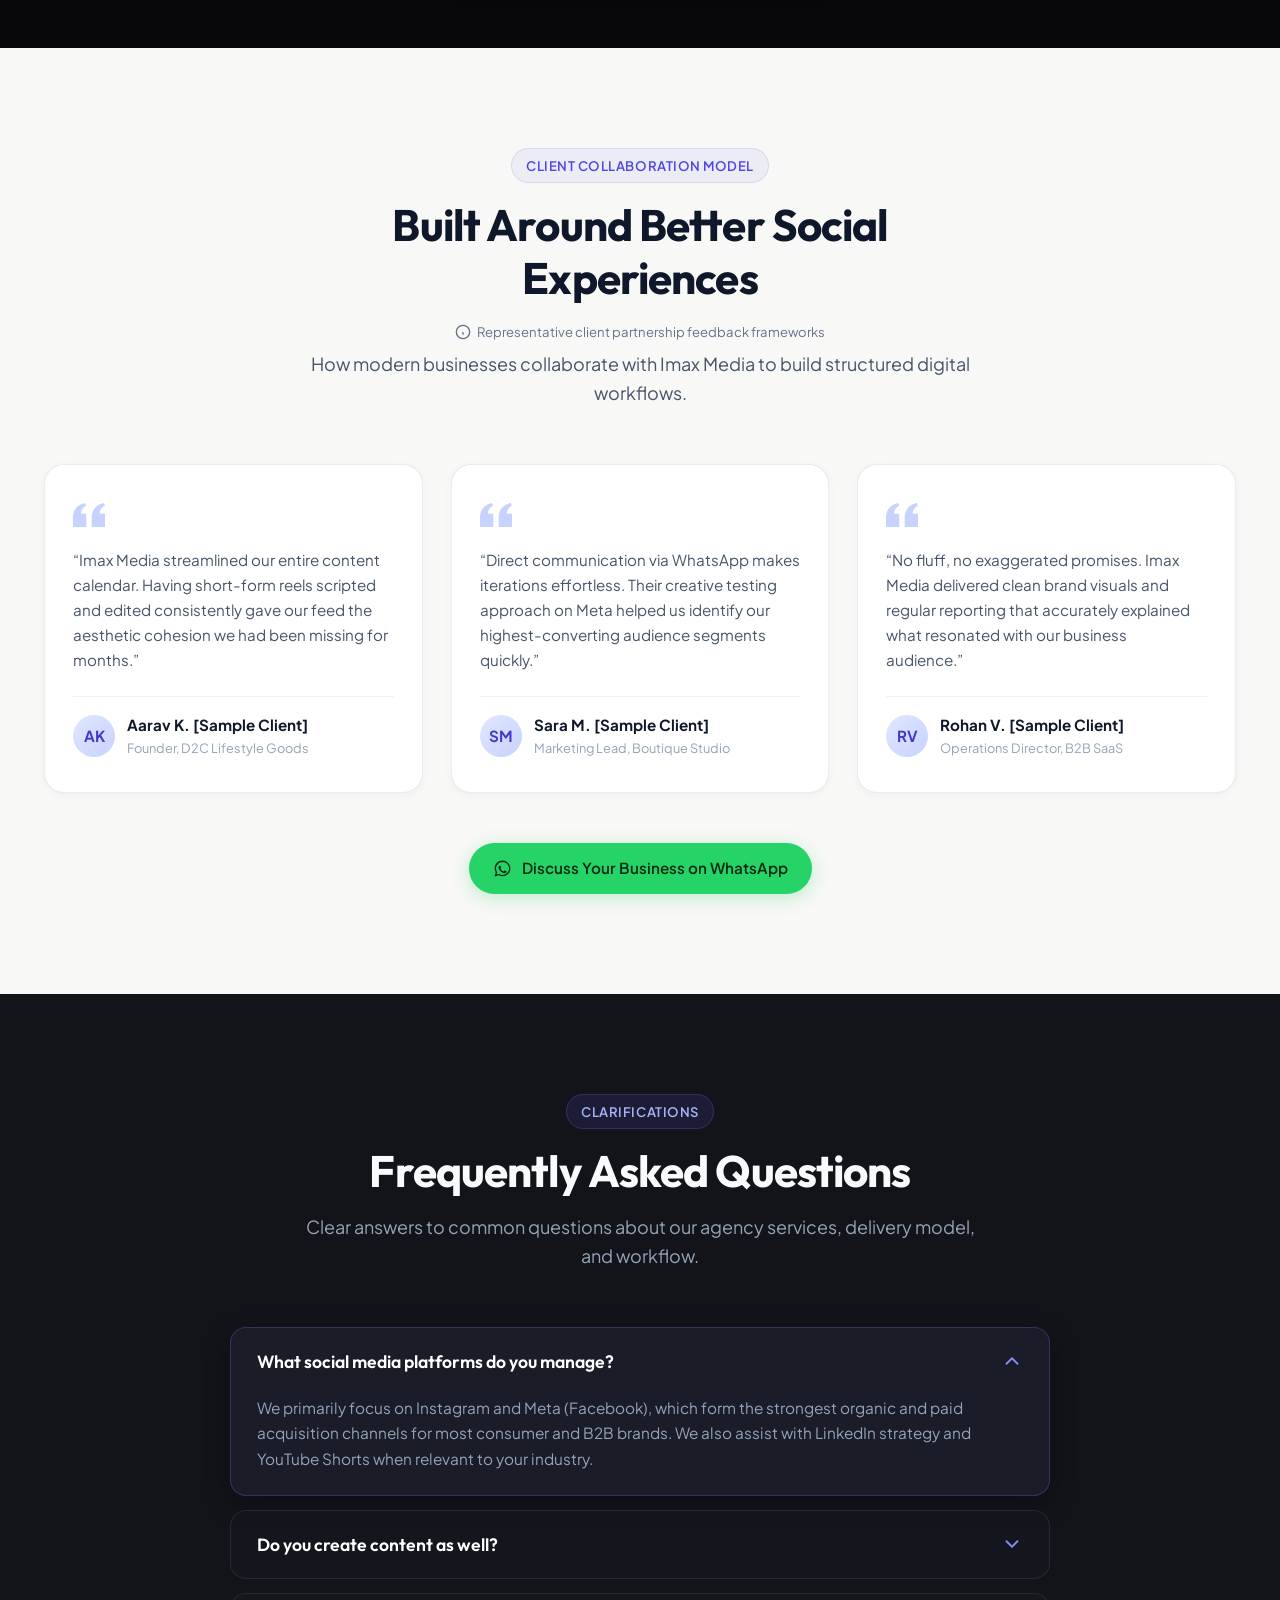
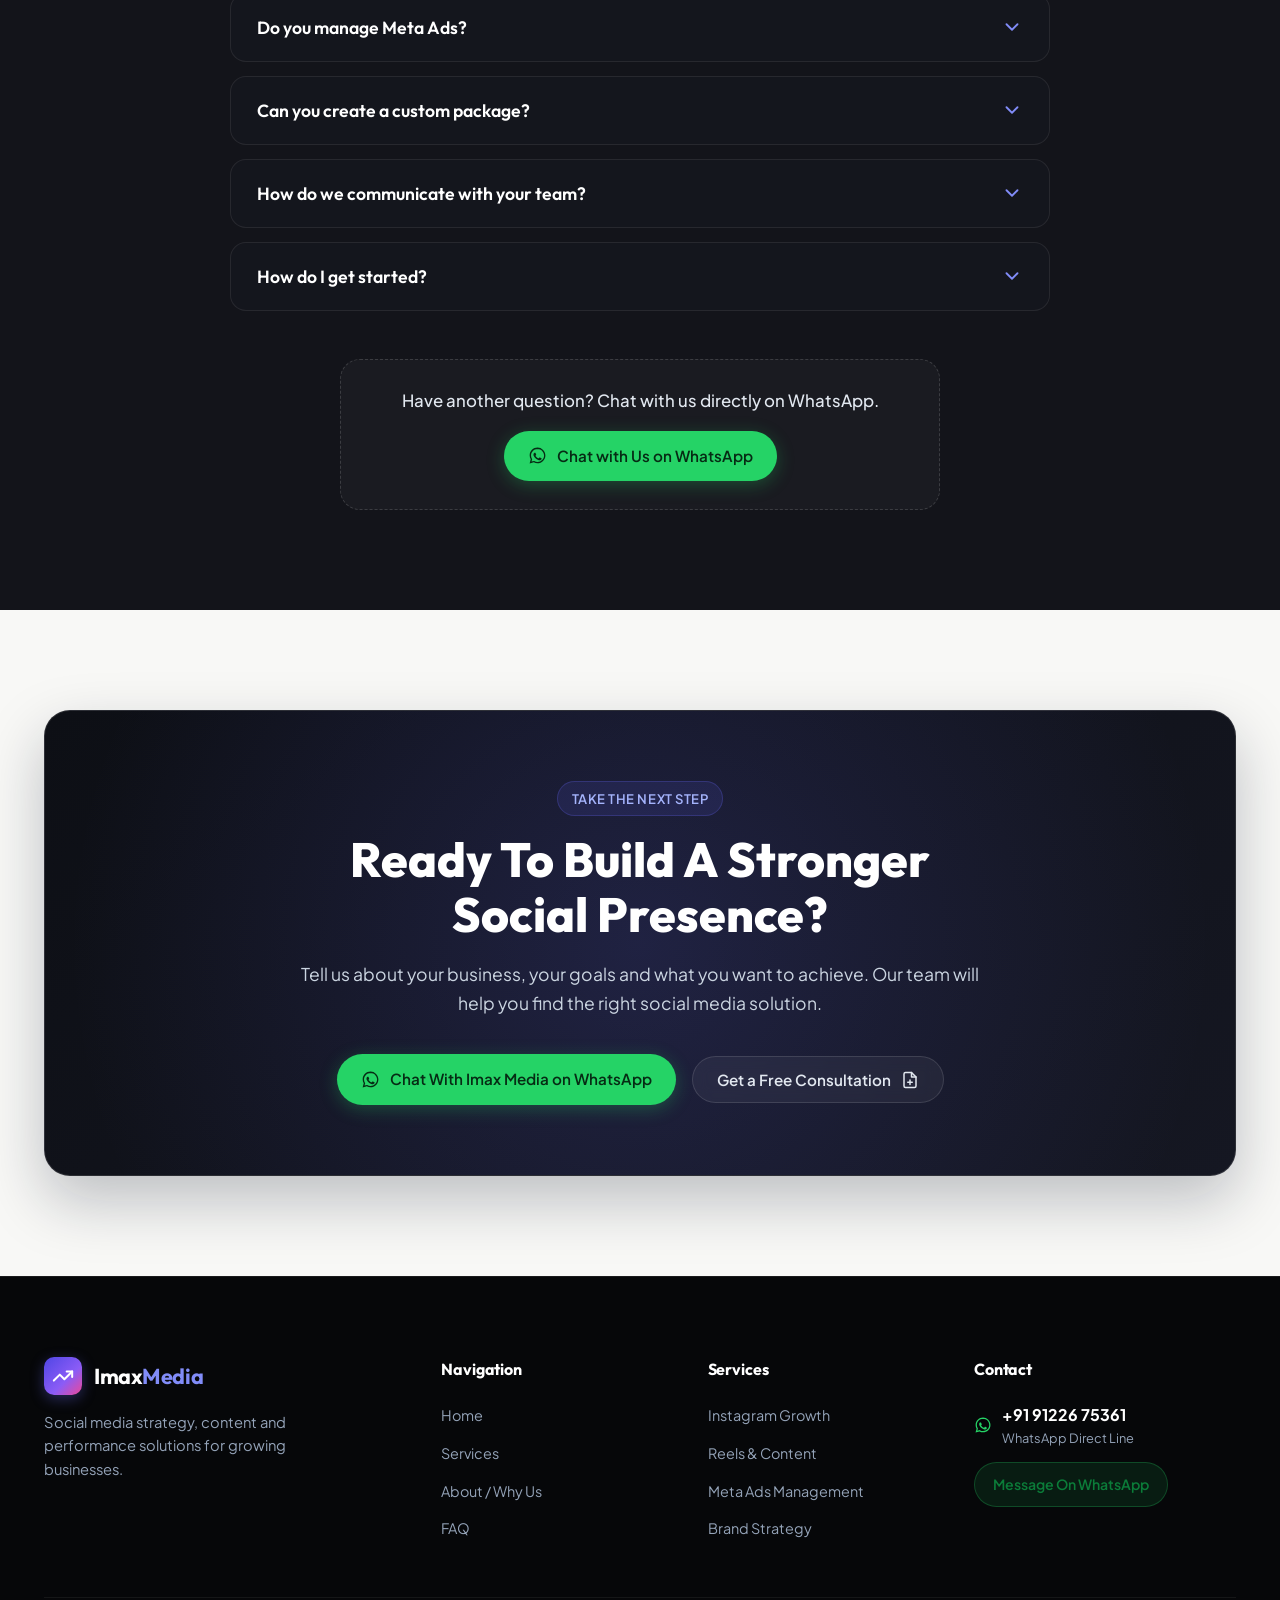
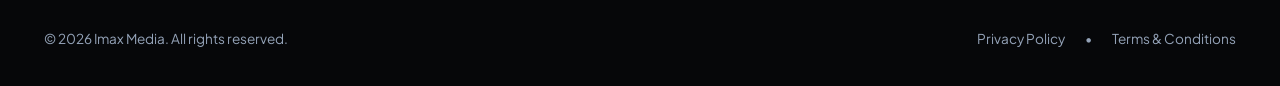
==== commit b8969bbe: "Remove background images and center first page with Get Offer WhatsApp button" ====
--- a/index.html
+++ b/index.html
@@ -101,34 +101,13 @@
     <!-- =======================================================================
          2. HERO SECTION — DARK BACKGROUND (#08080A)
          ======================================================================= -->
-    <section id="home" class="hero-section theme-dark">
-      <div class="hero-bg-art"></div>
-      <div class="hero-bg-overlay"></div>
-
-      <!-- =====================================================================
-           MOBILE EXCLUSIVE: TOP SHOWCASE BANNER (Visible Only On Mobile)
-           ===================================================================== -->
-      <div class="mobile-exclusive-banner-section">
-        <div class="container">
-          <div class="mobile-exclusive-banner-card" data-wa-message="Hi, I want ID">
-            <img src="assets/imax-media-banner.png" alt="IMAX MEDIA - Best Services" class="mobile-top-banner-img">
-            <!-- Overlay WhatsApp Action Button positioned directly on CONTACT US button -->
-            <a href="#" class="mobile-banner-wa-btn" data-wa-message="Hi, I want ID" aria-label="Contact Us on WhatsApp">
-              <svg viewBox="0 0 24 24">
-                <path d="M12.04 2c-5.46 0-9.91 4.45-9.91 9.91 0 1.75.46 3.45 1.32 4.95L2.05 22l5.25-1.38c1.45.79 3.08 1.21 4.74 1.21 5.46 0 9.91-4.45 9.91-9.91 0-2.65-1.03-5.14-2.9-7.01A9.816 9.816 0 0 0 12.04 2zm.01 1.67c4.55 0 8.24 3.7 8.24 8.24 0 2.2-.86 4.28-2.42 5.83a8.19 8.19 0 0 1-5.82 2.41c-1.47 0-2.92-.39-4.18-1.15l-.3-.18-3.12.82.83-3.04-.2-.31a8.188 8.188 0 0 1-1.25-4.38c0-4.54 3.7-8.24 8.25-8.24zm4.52 11.59c-.25-.13-1.47-.72-1.7-.81-.23-.08-.39-.12-.56.12-.17.25-.64.81-.79.97-.14.17-.29.19-.54.06-.25-.13-1.06-.39-2.02-1.25-.75-.67-1.25-1.5-1.4-1.75-.15-.25-.02-.39.11-.51.11-.11.25-.29.37-.44.13-.15.17-.25.25-.42.08-.17.04-.31-.02-.44-.06-.12-.56-1.35-.77-1.85-.2-.49-.41-.42-.56-.43l-.48-.01c-.17 0-.44.06-.67.31-.23.25-.88.86-.88 2.1 0 1.24.9 2.44 1.03 2.61.13.17 1.78 2.72 4.31 3.81.6.26 1.07.42 1.44.54.61.19 1.16.17 1.6.1.49-.07 1.47-.6 1.68-1.18.21-.58.21-1.07.15-1.18-.06-.11-.23-.17-.48-.3z"/>
-              </svg>
-              <span>CONTACT US</span>
-              <svg class="mobile-banner-wa-arrow" viewBox="0 0 24 24">
-                <polyline points="9 18 15 12 9 6"></polyline>
-              </svg>
-            </a>
-          </div>
-        </div>
-      </div>
-
-      <div class="container hero-grid">
-        <!-- Hero Text Content -->
-        <div class="hero-content reveal-on-scroll">
+    <!-- =======================================================================
+         2. HERO SECTION — DARK BACKGROUND (#08080A) (Mobile-Oriented Centered)
+         ======================================================================= -->
+    <section id="home" class="hero-section hero-centered-section theme-dark">
+      <div class="container">
+        <!-- Hero Centered Content -->
+        <div class="hero-content hero-content-centered reveal-on-scroll">
           <div class="hero-tagline-badge">
             <span class="badge-pulse"></span>
             <span>Turn Your Social Presence Into Business Growth.</span>
@@ -142,25 +121,18 @@
             From strategy and content to paid campaigns, we help businesses build a stronger social presence and turn attention into meaningful growth.
           </p>
 
-          <div class="hero-cta-group">
-            <a href="#" class="btn btn-whatsapp" data-wa-message="Hi, I want ID">
+          <!-- WhatsApp Only Centered Action Button -->
+          <div class="hero-cta-group hero-cta-centered">
+            <a href="#" class="btn btn-whatsapp btn-hero-offer" data-wa-message="Hi, I want ID">
               <svg viewBox="0 0 24 24">
                 <path d="M12.04 2c-5.46 0-9.91 4.45-9.91 9.91 0 1.75.46 3.45 1.32 4.95L2.05 22l5.25-1.38c1.45.79 3.08 1.21 4.74 1.21 5.46 0 9.91-4.45 9.91-9.91 0-2.65-1.03-5.14-2.9-7.01A9.816 9.816 0 0 0 12.04 2zm.01 1.67c4.55 0 8.24 3.7 8.24 8.24 0 2.2-.86 4.28-2.42 5.83a8.19 8.19 0 0 1-5.82 2.41c-1.47 0-2.92-.39-4.18-1.15l-.3-.18-3.12.82.83-3.04-.2-.31a8.188 8.188 0 0 1-1.25-4.38c0-4.54 3.7-8.24 8.25-8.24zm4.52 11.59c-.25-.13-1.47-.72-1.7-.81-.23-.08-.39-.12-.56.12-.17.25-.64.81-.79.97-.14.17-.29.19-.54.06-.25-.13-1.06-.39-2.02-1.25-.75-.67-1.25-1.5-1.4-1.75-.15-.25-.02-.39.11-.51.11-.11.25-.29.37-.44.13-.15.17-.25.25-.42.08-.17.04-.31-.02-.44-.06-.12-.56-1.35-.77-1.85-.2-.49-.41-.42-.56-.43l-.48-.01c-.17 0-.44.06-.67.31-.23.25-.88.86-.88 2.1 0 1.24.9 2.44 1.03 2.61.13.17 1.78 2.72 4.31 3.81.6.26 1.07.42 1.44.54.61.19 1.16.17 1.6.1.49-.07 1.47-.6 1.68-1.18.21-.58.21-1.07.15-1.18-.06-.11-.23-.17-.48-.3z"/>
               </svg>
-              Get Started on WhatsApp
+              <span>Get Offer</span>
             </a>
-
-            <a href="#services" class="btn btn-secondary">
-              View Our Services
-              <svg viewBox="0 0 24 24" fill="none" stroke="currentColor" stroke-width="2" stroke-linecap="round" stroke-linejoin="round">
-                <line x1="5" y1="12" x2="19" y2="12"></line>
-                <polyline points="12 5 19 12 12 19"></polyline>
-              </svg>
-            </a>
-          </div>
-
-          <!-- Trust Indicators -->
-          <div class="hero-trust-indicators">
+          </div>
+
+          <!-- Trust Indicators Centered -->
+          <div class="hero-trust-indicators hero-trust-centered">
             <div class="trust-item">
               <div class="trust-item-icon">
                 <svg viewBox="0 0 24 24" fill="none" stroke="currentColor" stroke-width="2.5" stroke-linecap="round" stroke-linejoin="round">
@@ -190,58 +162,13 @@
             </div>
           </div>
         </div>
-
-        <!-- Hero Right Visual: Featured Creative Showcase Card (Desktop & Tablet) -->
-        <div class="hero-visual reveal-on-scroll">
-          <div class="hero-showcase-wrapper">
-            <div class="hero-image-card" data-wa-message="Hi, I want ID">
-              <img src="assets/imax-media-banner.png" alt="IMAX MEDIA - Best Services" class="hero-featured-img">
-              <div class="hero-image-shine"></div>
-              <!-- Desktop overlay interactive WhatsApp button -->
-              <a href="#" class="desktop-banner-wa-btn" data-wa-message="Hi, I want ID" aria-label="Contact Us on WhatsApp">
-                <svg viewBox="0 0 24 24">
-                  <path d="M12.04 2c-5.46 0-9.91 4.45-9.91 9.91 0 1.75.46 3.45 1.32 4.95L2.05 22l5.25-1.38c1.45.79 3.08 1.21 4.74 1.21 5.46 0 9.91-4.45 9.91-9.91 0-2.65-1.03-5.14-2.9-7.01A9.816 9.816 0 0 0 12.04 2zm.01 1.67c4.55 0 8.24 3.7 8.24 8.24 0 2.2-.86 4.28-2.42 5.83a8.19 8.19 0 0 1-5.82 2.41c-1.47 0-2.92-.39-4.18-1.15l-.3-.18-3.12.82.83-3.04-.2-.31a8.188 8.188 0 0 1-1.25-4.38c0-4.54 3.7-8.24 8.25-8.24zm4.52 11.59c-.25-.13-1.47-.72-1.7-.81-.23-.08-.39-.12-.56.12-.17.25-.64.81-.79.97-.14.17-.29.19-.54.06-.25-.13-1.06-.39-2.02-1.25-.75-.67-1.25-1.5-1.4-1.75-.15-.25-.02-.39.11-.51.11-.11.25-.29.37-.44.13-.15.17-.25.25-.42.08-.17.04-.31-.02-.44-.06-.12-.56-1.35-.77-1.85-.2-.49-.41-.42-.56-.43l-.48-.01c-.17 0-.44.06-.67.31-.23.25-.88.86-.88 2.1 0 1.24.9 2.44 1.03 2.61.13.17 1.78 2.72 4.31 3.81.6.26 1.07.42 1.44.54.61.19 1.16.17 1.6.1.49-.07 1.47-.6 1.68-1.18.21-.58.21-1.07.15-1.18-.06-.11-.23-.17-.48-.3z"/>
-                </svg>
-                <span>CONTACT US</span>
-              </a>
-            </div>
-
-            <!-- Floating Badge 1: Best Service -->
-            <div class="floating-badge floating-badge-1">
-              <div class="badge-icon-box badge-icon-blue">
-                <svg viewBox="0 0 24 24" width="20" height="20" fill="currentColor">
-                  <polygon points="12 2 15.09 8.26 22 9.27 17 14.14 18.18 21.02 12 17.77 5.82 21.02 7 14.14 2 9.27 8.91 8.26 12 2"/>
-                </svg>
-              </div>
-              <div>
-                <h4>IMAX Best Service</h4>
-                <p>Premium Agency Quality</p>
-              </div>
-            </div>
-
-            <!-- Floating Badge 2: 24/7 Support -->
-            <div class="floating-badge floating-badge-2">
-              <div class="badge-icon-box badge-icon-wa">
-                <svg viewBox="0 0 24 24" width="20" height="20" fill="currentColor">
-                  <path d="M12.04 2c-5.46 0-9.91 4.45-9.91 9.91 0 1.75.46 3.45 1.32 4.95L2.05 22l5.25-1.38c1.45.79 3.08 1.21 4.74 1.21 5.46 0 9.91-4.45 9.91-9.91 0-2.65-1.03-5.14-2.9-7.01A9.816 9.816 0 0 0 12.04 2zm.01 1.67c4.55 0 8.24 3.7 8.24 8.24 0 2.2-.86 4.28-2.42 5.83a8.19 8.19 0 0 1-5.82 2.41c-1.47 0-2.92-.39-4.18-1.15l-.3-.18-3.12.82.83-3.04-.2-.31a8.188 8.188 0 0 1-1.25-4.38c0-4.54 3.7-8.24 8.25-8.24zm4.52 11.59c-.25-.13-1.47-.72-1.7-.81-.23-.08-.39-.12-.56.12-.17.25-.64.81-.79.97-.14.17-.29.19-.54.06-.25-.13-1.06-.39-2.02-1.25-.75-.67-1.25-1.5-1.4-1.75-.15-.25-.02-.39.11-.51.11-.11.25-.29.37-.44.13-.15.17-.25.25-.42.08-.17.04-.31-.02-.44-.06-.12-.56-1.35-.77-1.85-.2-.49-.41-.42-.56-.43l-.48-.01c-.17 0-.44.06-.67.31-.23.25-.88.86-.88 2.1 0 1.24.9 2.44 1.03 2.61.13.17 1.78 2.72 4.31 3.81.6.26 1.07.42 1.44.54.61.19 1.16.17 1.6.1.49-.07 1.47-.6 1.68-1.18.21-.58.21-1.07.15-1.18-.06-.11-.23-.17-.48-.3z"/>
-                </svg>
-              </div>
-              <div>
-                <h4>24/7 WhatsApp</h4>
-                <p>Instant Direct Support</p>
-              </div>
-            </div>
-          </div>
-        </div>
       </div>
     </section>
 
     <!-- =======================================================================
          3. BEST SERVICES SECTION — LIGHT BACKGROUND (#F8F8F6)
          ======================================================================= -->
-    <section id="services" class="section-padding theme-light section-with-bg section-with-bg-light">
-      <div class="section-bg-art"></div>
-      <div class="section-bg-overlay"></div>
+    <section id="services" class="section-padding theme-light">
       <div class="container">
         <div class="section-header reveal-on-scroll">
           <span class="section-badge section-badge-light">What We Do</span>
@@ -446,9 +373,7 @@
     <!-- =======================================================================
          5. HOW IT WORKS — LIGHT BACKGROUND (#F8F8F6)
          ======================================================================= -->
-    <section id="process" class="section-padding theme-light section-with-bg section-with-bg-light">
-      <div class="section-bg-art"></div>
-      <div class="section-bg-overlay"></div>
+    <section id="process" class="section-padding theme-light">
       <div class="container">
         <div class="section-header reveal-on-scroll">
           <span class="section-badge section-badge-light">Transparent Workflow</span>
@@ -495,9 +420,7 @@
     <!-- =======================================================================
          6. PACKAGES — DARK BACKGROUND (#08080A)
          ======================================================================= -->
-    <section id="packages" class="section-padding theme-dark section-with-bg section-with-bg-dark">
-      <div class="section-bg-art"></div>
-      <div class="section-bg-overlay"></div>
+    <section id="packages" class="section-padding theme-dark">
       <div class="container">
         <div class="section-header reveal-on-scroll">
           <span class="section-badge section-badge-dark">Flexible Plans</span>
@@ -657,9 +580,7 @@
     <!-- =======================================================================
          7. SOCIAL PROOF — LIGHT BACKGROUND (#F8F8F6)
          ======================================================================= -->
-    <section id="proof" class="section-padding theme-light section-with-bg section-with-bg-light">
-      <div class="section-bg-art"></div>
-      <div class="section-bg-overlay"></div>
+    <section id="proof" class="section-padding theme-light">
       <div class="container">
         <div class="section-header reveal-on-scroll">
           <span class="section-badge section-badge-light">Client Collaboration Model</span>
@@ -746,9 +667,7 @@
     <!-- =======================================================================
          8. FAQ — DARK CHARCOAL BACKGROUND (#13141A)
          ======================================================================= -->
-    <section id="faq" class="section-padding theme-dark-alt section-with-bg section-with-bg-dark">
-      <div class="section-bg-art"></div>
-      <div class="section-bg-overlay"></div>
+    <section id="faq" class="section-padding theme-dark-alt">
       <div class="container">
         <div class="section-header reveal-on-scroll">
           <span class="section-badge section-badge-dark">Clarifications</span>
--- a/css/styles.css
+++ b/css/styles.css
@@ -583,41 +583,69 @@
   overflow: hidden;
 }
 
-.hero-bg-art {
-  position: absolute;
-  inset: 0;
-  background-image: url('../assets/imax-media-banner.png');
-  background-size: cover;
-  background-position: center center;
-  opacity: 0.28;
-  filter: blur(16px) brightness(0.65);
-  transform: scale(1.12);
-  pointer-events: none;
-  z-index: 1;
-}
-
-.hero-bg-overlay {
-  position: absolute;
-  inset: 0;
-  background: radial-gradient(circle at 75% 35%, rgba(0, 132, 255, 0.24) 0%, transparent 60%),
-              radial-gradient(circle at 20% 70%, rgba(37, 211, 102, 0.14) 0%, transparent 60%),
-              linear-gradient(180deg, rgba(8, 8, 10, 0.82) 0%, rgba(8, 8, 10, 0.96) 100%);
-  pointer-events: none;
-  z-index: 1;
-}
-
-.hero-grid {
-  position: relative;
-  z-index: 2;
-  display: grid;
-  grid-template-columns: 1.1fr 0.9fr;
-  align-items: center;
-  gap: 56px;
-}
-
-.hero-content {
-  position: relative;
-  z-index: 2;
+.hero-centered-section {
+  padding-top: 140px;
+  padding-bottom: 90px;
+}
+
+.hero-content-centered {
+  max-width: 820px;
+  margin: 0 auto;
+  display: flex;
+  flex-direction: column;
+  align-items: center;
+  text-align: center;
+}
+
+.hero-cta-centered {
+  display: flex;
+  justify-content: center;
+  align-items: center;
+  margin: 32px auto 40px;
+}
+
+.btn-hero-offer {
+  display: inline-flex;
+  align-items: center;
+  justify-content: center;
+  gap: 12px;
+  padding: 18px 48px;
+  font-size: 1.25rem;
+  font-weight: 700;
+  letter-spacing: 0.3px;
+  border-radius: var(--radius-full);
+  background: linear-gradient(135deg, #25d366 0%, #128c7e 100%);
+  color: #ffffff;
+  box-shadow: 0 10px 30px rgba(37, 211, 102, 0.4), 0 0 0 0 rgba(37, 211, 102, 0.5);
+  animation: heroPulseOffer 2.2s infinite ease-in-out;
+  transition: transform 0.25s ease, box-shadow 0.25s ease;
+}
+
+.btn-hero-offer:hover {
+  transform: translateY(-3px) scale(1.03);
+  box-shadow: 0 14px 38px rgba(37, 211, 102, 0.55);
+}
+
+.btn-hero-offer svg {
+  width: 26px;
+  height: 26px;
+  fill: currentColor;
+}
+
+@keyframes heroPulseOffer {
+  0% {
+    box-shadow: 0 10px 25px rgba(37, 211, 102, 0.4), 0 0 0 0 rgba(37, 211, 102, 0.45);
+  }
+  70% {
+    box-shadow: 0 10px 30px rgba(37, 211, 102, 0.4), 0 0 0 16px rgba(37, 211, 102, 0);
+  }
+  100% {
+    box-shadow: 0 10px 25px rgba(37, 211, 102, 0.4), 0 0 0 0 rgba(37, 211, 102, 0);
+  }
+}
+
+.hero-trust-centered {
+  justify-content: center;
 }
 
 .hero-tagline-badge {
@@ -981,58 +1009,7 @@
 }
 
 /* -----------------------------
-   Dynamic Section Background Art (Sections 2, 4, 6, etc.)
-   ----------------------------- */
-.section-with-bg {
-  position: relative;
-  overflow: hidden;
-}
-
-.section-with-bg .section-bg-art {
-  position: absolute;
-  inset: 0;
-  background-image: url('../assets/hero-banner.jpg');
-  background-size: cover;
-  background-position: center center;
-  background-repeat: no-repeat;
-  pointer-events: none;
-  z-index: 1;
-}
-
-.section-with-bg-light .section-bg-art {
-  opacity: 0.16;
-  filter: blur(4px) contrast(1.1);
-  transform: scale(1.05);
-}
-
-.section-with-bg-light .section-bg-overlay {
-  position: absolute;
-  inset: 0;
-  background: radial-gradient(circle at 50% 50%, rgba(212, 175, 55, 0.08) 0%, transparent 65%),
-              linear-gradient(180deg, rgba(248, 248, 246, 0.86) 0%, rgba(248, 248, 246, 0.94) 100%);
-  pointer-events: none;
-  z-index: 1;
-}
-
-.section-with-bg-dark .section-bg-art {
-  opacity: 0.20;
-  filter: blur(8px) brightness(0.65);
-  transform: scale(1.06);
-}
-
-.section-with-bg-dark .section-bg-overlay {
-  position: absolute;
-  inset: 0;
-  background: radial-gradient(circle at 50% 50%, rgba(212, 175, 55, 0.14) 0%, transparent 65%),
-              linear-gradient(180deg, rgba(8, 8, 10, 0.85) 0%, rgba(8, 8, 10, 0.96) 100%);
-  pointer-events: none;
-  z-index: 1;
-}
-
-.section-with-bg > .container {
-  position: relative;
-  z-index: 2;
-}
+/* Background art removed per user request */
 
 /* -----------------------------
    3. Best Services Section (Light - #F8F8F6)
@@ -1996,114 +1973,48 @@
 }
 
 /* ---------------------------------------------------------------------------
-   Mobile Exclusive Top Banner (Hidden on Desktop, Visible ONLY on Mobile <= 768px)
+   Mobile Specific Styles for Centered Hero & Get Offer CTA
    --------------------------------------------------------------------------- */
-.mobile-exclusive-banner-section {
-  display: none !important;
-}
-
 @media (max-width: 768px) {
-  .mobile-exclusive-banner-section {
-    display: block !important;
+  .hero-centered-section {
+    padding-top: 115px;
+    padding-bottom: 70px;
+  }
+
+  .hero-content-centered {
+    padding: 0 4px;
+  }
+
+  .hero-title {
+    font-size: 2.15rem;
+    line-height: 1.25;
+    text-align: center;
+  }
+
+  .hero-copy {
+    font-size: 1.02rem;
+    line-height: 1.6;
+    margin-bottom: 24px;
+    text-align: center;
+  }
+
+  .hero-cta-centered {
     width: 100%;
-    margin-bottom: 28px;
-    position: relative;
-    z-index: 5;
-  }
-
-  .hero-section {
-    padding-top: 95px !important;
-    padding-bottom: 50px !important;
-  }
-
-  .mobile-exclusive-banner-card {
-    position: relative;
+    margin: 24px auto 36px;
+    justify-content: center;
+  }
+
+  .btn-hero-offer {
     width: 100%;
-    max-width: 420px;
-    margin: 0 auto;
-    border-radius: 20px;
-    overflow: hidden;
-    border: 2px solid rgba(0, 132, 255, 0.65);
-    box-shadow: 0 20px 50px rgba(0, 0, 0, 0.85), 0 0 35px rgba(0, 132, 255, 0.3);
-    background: #080d1a;
-    cursor: pointer;
-    transition: transform var(--transition-normal);
-  }
-
-  .mobile-exclusive-banner-card:active {
-    transform: scale(0.985);
-  }
-
-  .mobile-top-banner-img {
-    width: 100%;
-    height: auto;
-    display: block;
-    object-fit: cover;
-  }
-
-  /* Interactive overlay WhatsApp button positioned directly on top of CONTACT US */
-  .mobile-banner-wa-btn {
-    position: absolute;
-    top: 65.0%;
-    left: 10%;
-    width: 80%;
-    height: 13.8%;
-    border-radius: 9999px;
-    background: linear-gradient(90deg, rgba(37, 211, 102, 0.94) 0%, rgba(0, 132, 255, 0.94) 42%, rgba(0, 102, 230, 0.96) 100%);
-    border: 2.5px solid #ffffff;
-    box-shadow: 0 0 25px rgba(0, 132, 255, 0.75), 0 0 15px rgba(37, 211, 102, 0.5), inset 0 2px 4px rgba(255, 255, 255, 0.5);
-    display: flex;
+    max-width: 340px;
+    padding: 17px 24px;
+    font-size: 1.2rem;
+    justify-content: center;
+  }
+
+  .hero-trust-centered {
+    flex-direction: column;
     align-items: center;
-    justify-content: center;
-    gap: 10px;
-    color: #ffffff;
-    font-family: var(--font-heading);
-    font-weight: 800;
-    font-size: clamp(1rem, 4.2vw, 1.25rem);
-    text-shadow: 0 2px 4px rgba(0, 0, 0, 0.5);
-    letter-spacing: 0.5px;
-    text-decoration: none;
-    z-index: 10;
-    animation: wa-btn-pulse-blue 2.2s infinite ease-in-out;
-    transition: transform 0.15s ease, box-shadow 0.15s ease;
-  }
-
-  .mobile-banner-wa-btn:active {
-    transform: scale(0.95);
-    box-shadow: 0 0 20px rgba(0, 132, 255, 0.95);
-  }
-
-  .mobile-banner-wa-btn svg {
-    width: 24px;
-    height: 24px;
-    fill: currentColor;
-    flex-shrink: 0;
-  }
-
-  .mobile-banner-wa-arrow {
-    width: 16px !important;
-    height: 16px !important;
-    stroke: #ffffff;
-    stroke-width: 3;
-    fill: none !important;
-    margin-left: 2px;
-  }
-
-  @keyframes wa-btn-pulse-blue {
-    0% {
-      box-shadow: 0 0 0 0 rgba(0, 132, 255, 0.7), 0 0 15px rgba(37, 211, 102, 0.5);
-    }
-    70% {
-      box-shadow: 0 0 0 14px rgba(0, 132, 255, 0), 0 0 25px rgba(37, 211, 102, 0);
-    }
-    100% {
-      box-shadow: 0 0 0 0 rgba(0, 132, 255, 0), 0 0 15px rgba(37, 211, 102, 0.5);
-    }
-  }
-
-  /* Hide the duplicate desktop card on mobile */
-  .hero-visual {
-    display: none !important;
-  }
-}
-
+    gap: 12px;
+  }
+}
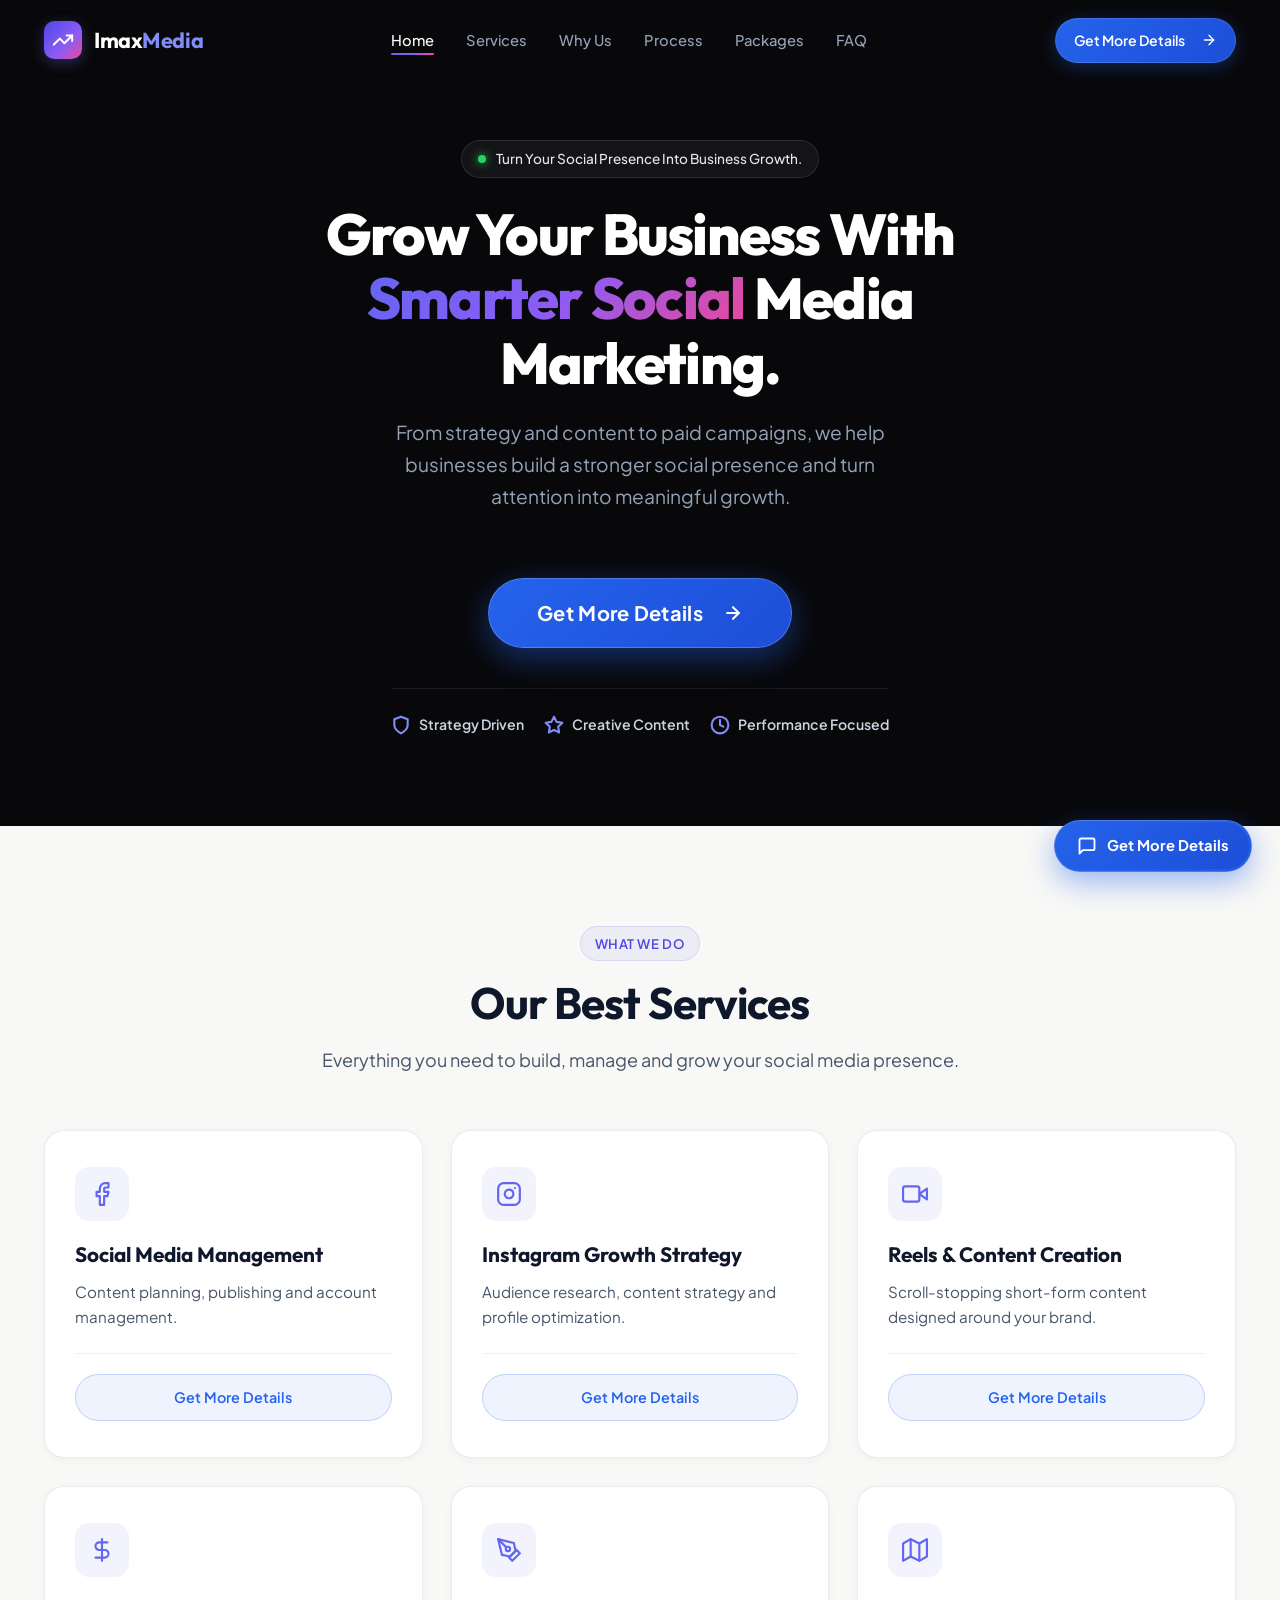
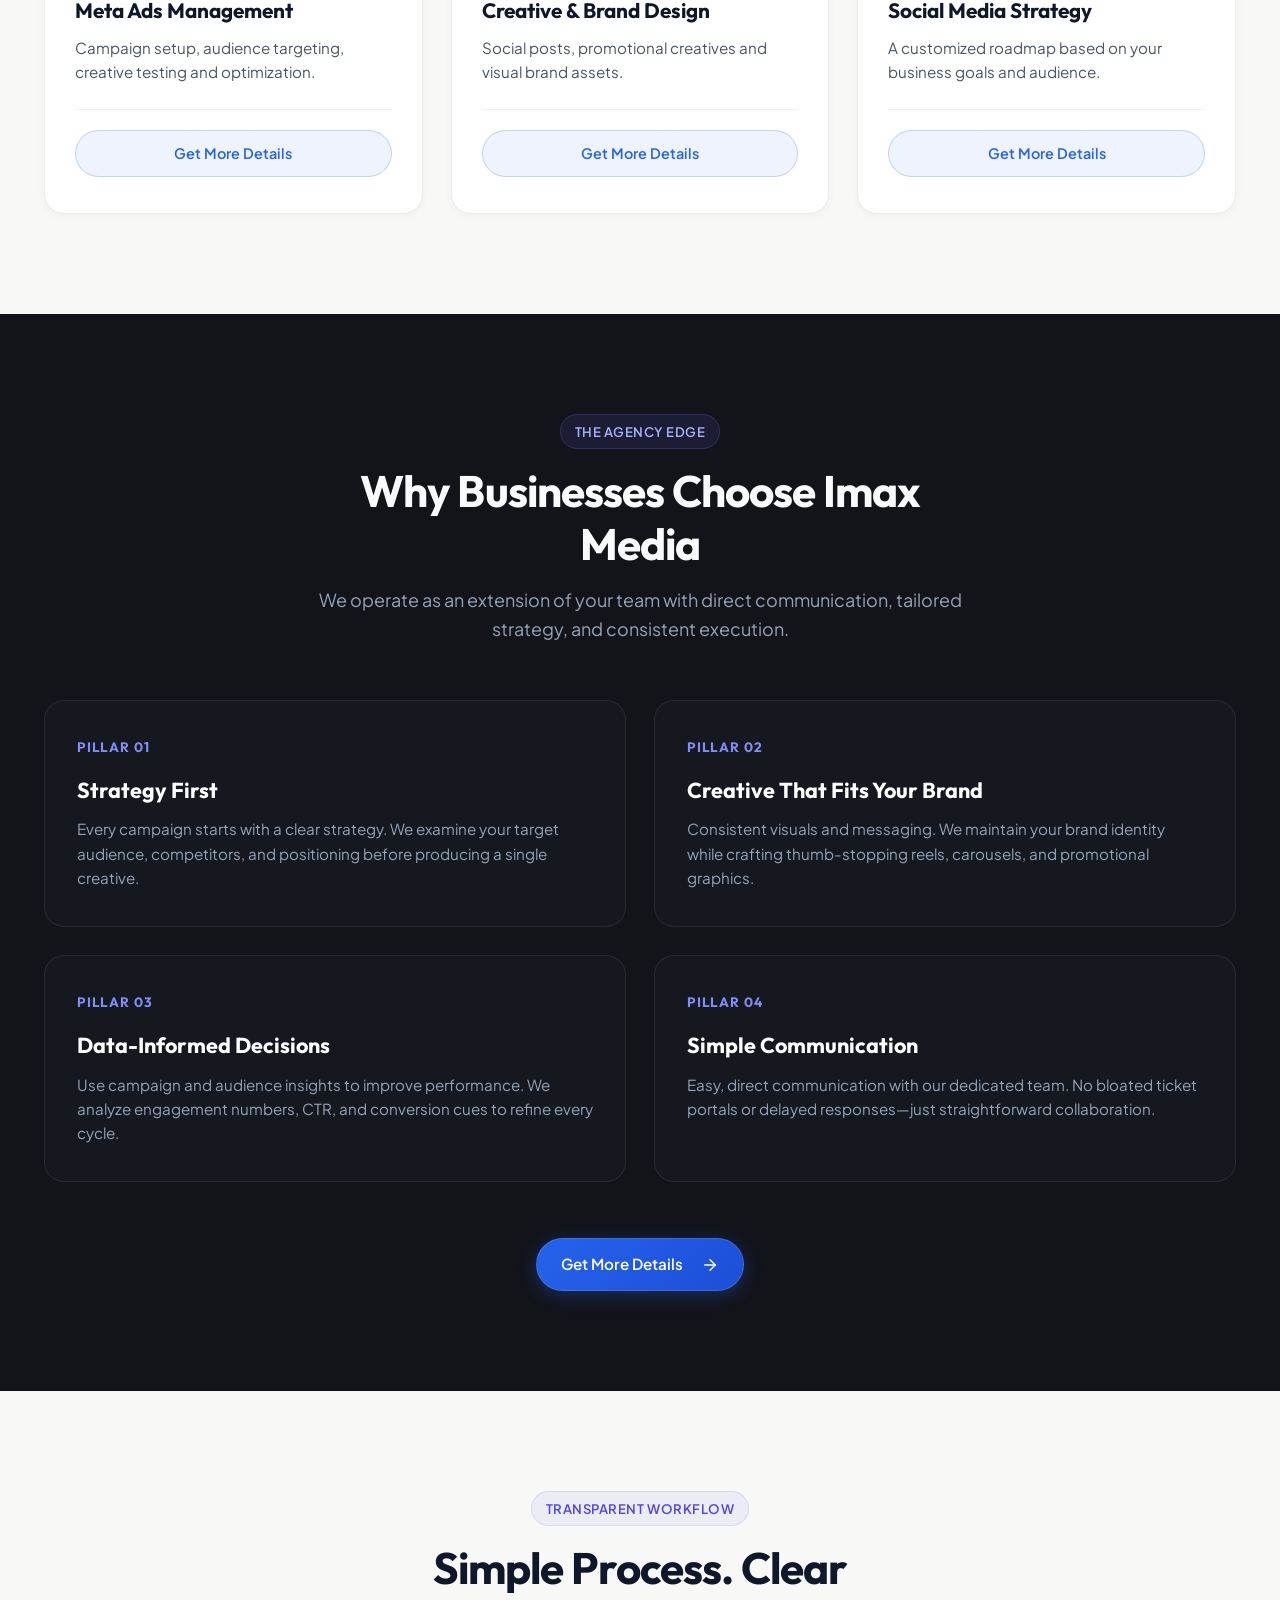
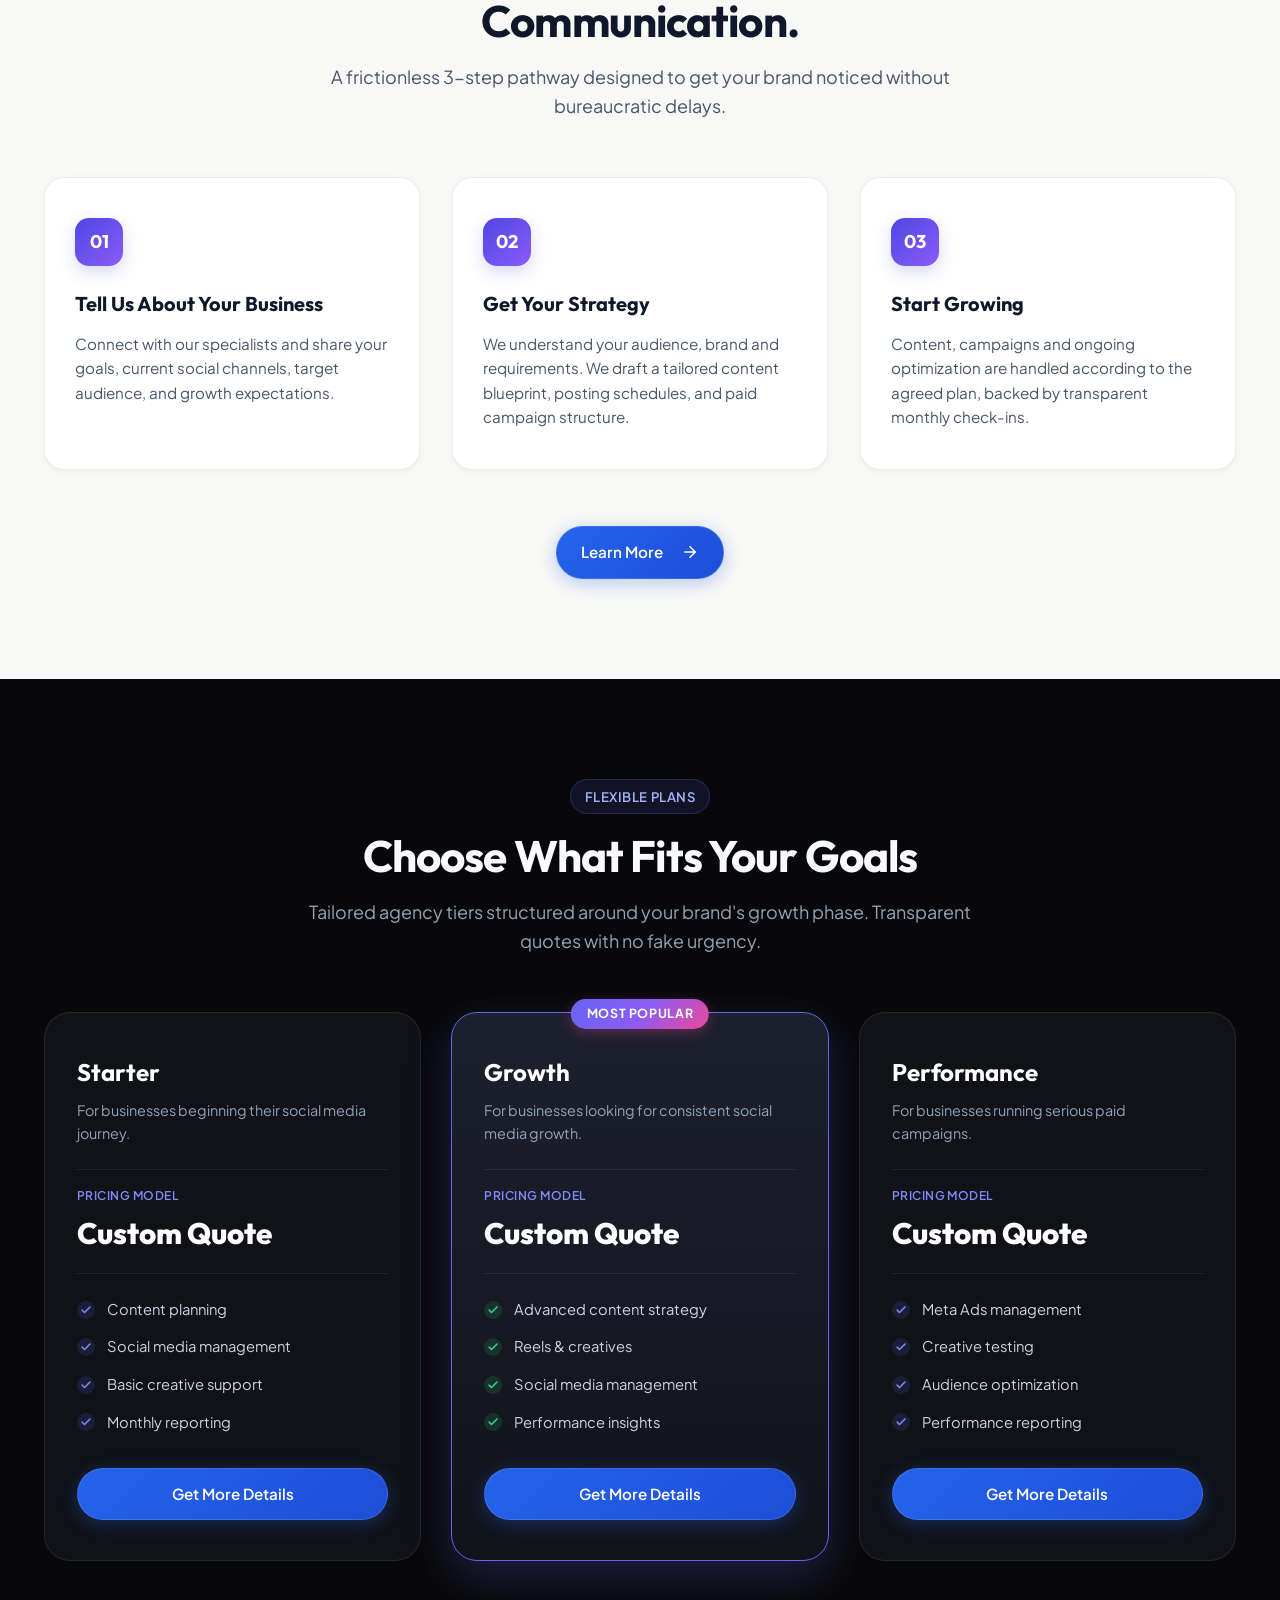
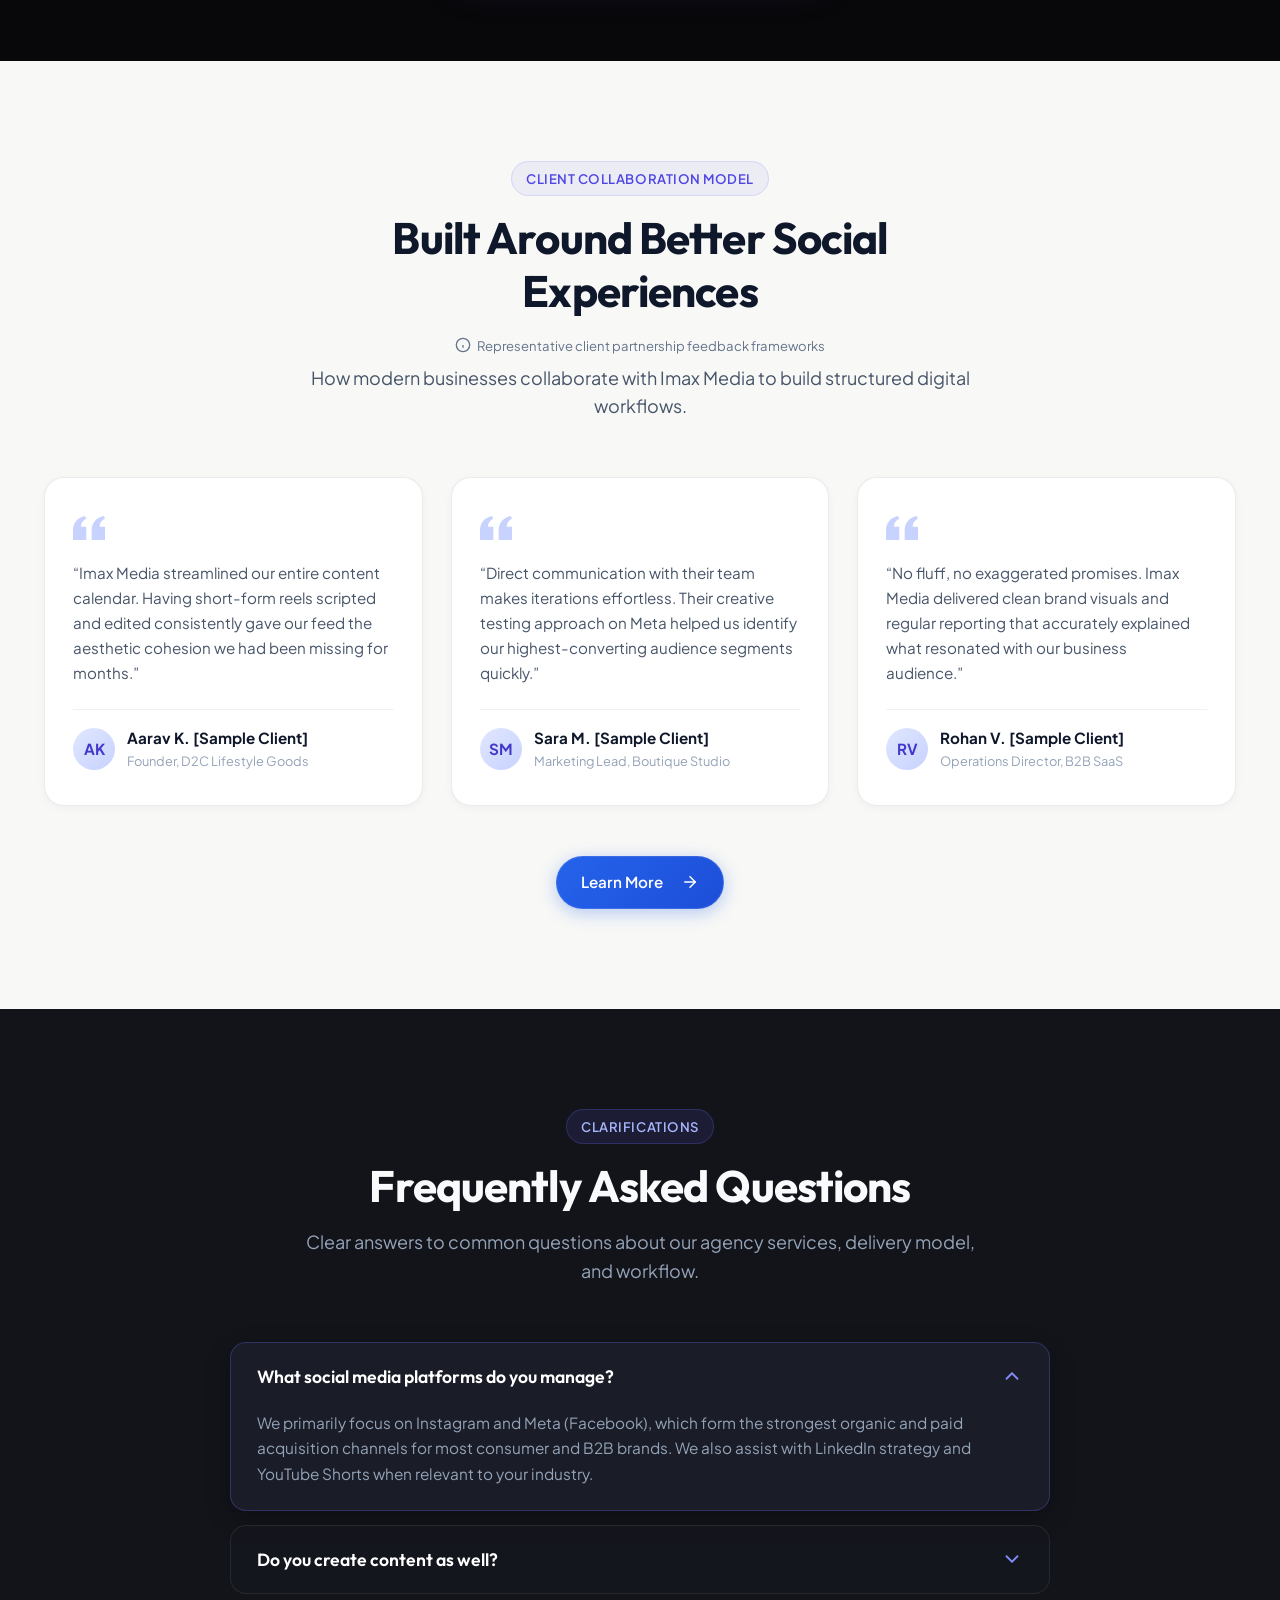
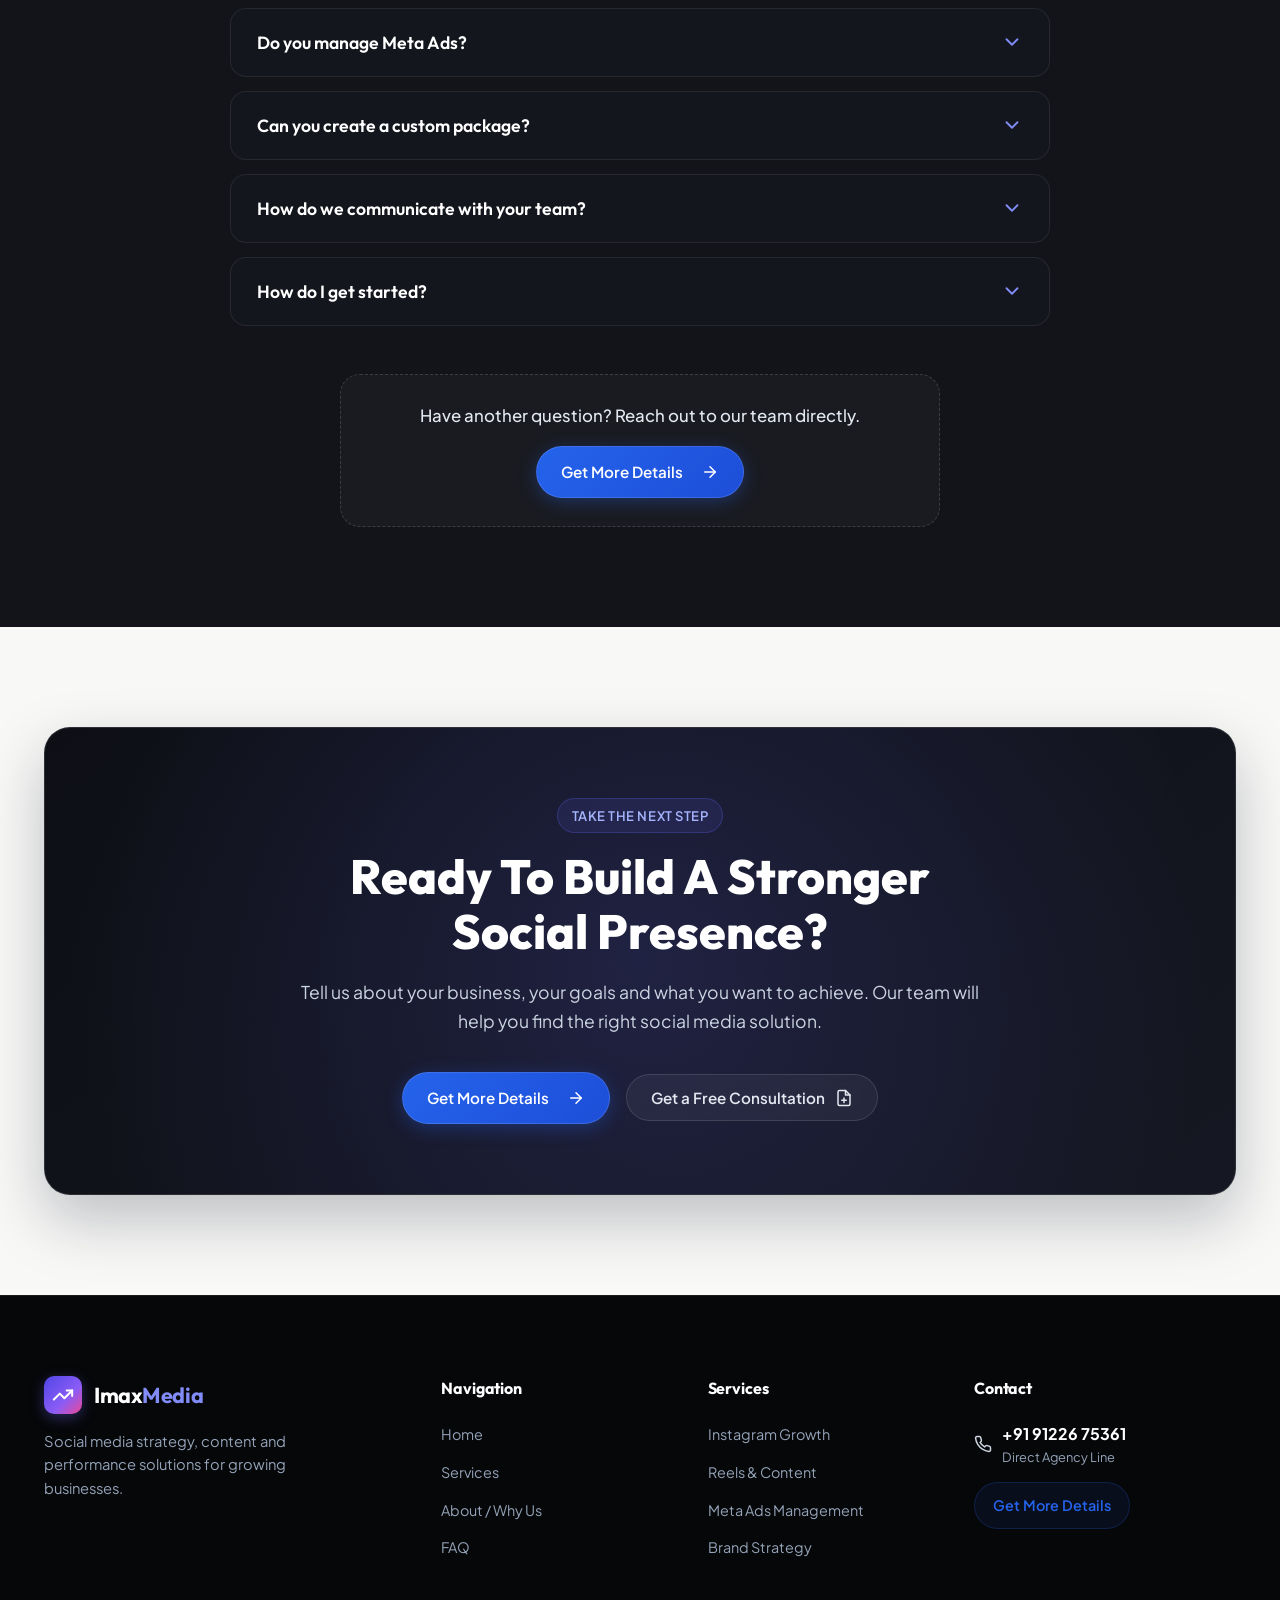
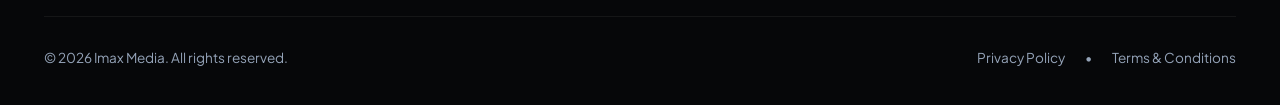
==== commit 69ca7020: "Replace WhatsApp buttons with professional Get More Details and Learn More CTAs" ====
--- a/index.html
+++ b/index.html
@@ -57,11 +57,12 @@
 
       <!-- Right Desktop CTA -->
       <div class="nav-cta-wrap">
-        <a href="#" class="btn btn-whatsapp nav-cta-btn" data-wa-message="Hi, I want ID">
-          <svg viewBox="0 0 24 24">
-            <path d="M12.04 2c-5.46 0-9.91 4.45-9.91 9.91 0 1.75.46 3.45 1.32 4.95L2.05 22l5.25-1.38c1.45.79 3.08 1.21 4.74 1.21 5.46 0 9.91-4.45 9.91-9.91 0-2.65-1.03-5.14-2.9-7.01A9.816 9.816 0 0 0 12.04 2zm.01 1.67c4.55 0 8.24 3.7 8.24 8.24 0 2.2-.86 4.28-2.42 5.83a8.19 8.19 0 0 1-5.82 2.41c-1.47 0-2.92-.39-4.18-1.15l-.3-.18-3.12.82.83-3.04-.2-.31a8.188 8.188 0 0 1-1.25-4.38c0-4.54 3.7-8.24 8.25-8.24zm4.52 11.59c-.25-.13-1.47-.72-1.7-.81-.23-.08-.39-.12-.56.12-.17.25-.64.81-.79.97-.14.17-.29.19-.54.06-.25-.13-1.06-.39-2.02-1.25-.75-.67-1.25-1.5-1.4-1.75-.15-.25-.02-.39.11-.51.11-.11.25-.29.37-.44.13-.15.17-.25.25-.42.08-.17.04-.31-.02-.44-.06-.12-.56-1.35-.77-1.85-.2-.49-.41-.42-.56-.43l-.48-.01c-.17 0-.44.06-.67.31-.23.25-.88.86-.88 2.1 0 1.24.9 2.44 1.03 2.61.13.17 1.78 2.72 4.31 3.81.6.26 1.07.42 1.44.54.61.19 1.16.17 1.6.1.49-.07 1.47-.6 1.68-1.18.21-.58.21-1.07.15-1.18-.06-.11-.23-.17-.48-.3z"/>
+        <a href="#" class="btn btn-primary nav-cta-btn" data-wa-message="Hi, I want ID">
+          Get More Details
+          <svg viewBox="0 0 24 24" fill="none" stroke="currentColor" stroke-width="2" stroke-linecap="round" stroke-linejoin="round" style="width:16px;height:16px;margin-left:6px;">
+            <line x1="5" y1="12" x2="19" y2="12"></line>
+            <polyline points="12 5 19 12 12 19"></polyline>
           </svg>
-          Chat on WhatsApp
         </a>
       </div>
 
@@ -87,20 +88,14 @@
     </ul>
 
     <div class="mobile-nav-bottom">
-      <a href="#" class="btn btn-whatsapp w-full" data-wa-message="Hi, I want ID">
-        <svg viewBox="0 0 24 24">
-          <path d="M12.04 2c-5.46 0-9.91 4.45-9.91 9.91 0 1.75.46 3.45 1.32 4.95L2.05 22l5.25-1.38c1.45.79 3.08 1.21 4.74 1.21 5.46 0 9.91-4.45 9.91-9.91 0-2.65-1.03-5.14-2.9-7.01A9.816 9.816 0 0 0 12.04 2zm.01 1.67c4.55 0 8.24 3.7 8.24 8.24 0 2.2-.86 4.28-2.42 5.83a8.19 8.19 0 0 1-5.82 2.41c-1.47 0-2.92-.39-4.18-1.15l-.3-.18-3.12.82.83-3.04-.2-.31a8.188 8.188 0 0 1-1.25-4.38c0-4.54 3.7-8.24 8.25-8.24zm4.52 11.59c-.25-.13-1.47-.72-1.7-.81-.23-.08-.39-.12-.56.12-.17.25-.64.81-.79.97-.14.17-.29.19-.54.06-.25-.13-1.06-.39-2.02-1.25-.75-.67-1.25-1.5-1.4-1.75-.15-.25-.02-.39.11-.51.11-.11.25-.29.37-.44.13-.15.17-.25.25-.42.08-.17.04-.31-.02-.44-.06-.12-.56-1.35-.77-1.85-.2-.49-.41-.42-.56-.43l-.48-.01c-.17 0-.44.06-.67.31-.23.25-.88.86-.88 2.1 0 1.24.9 2.44 1.03 2.61.13.17 1.78 2.72 4.31 3.81.6.26 1.07.42 1.44.54.61.19 1.16.17 1.6.1.49-.07 1.47-.6 1.68-1.18.21-.58.21-1.07.15-1.18-.06-.11-.23-.17-.48-.3z"/>
-        </svg>
-        Chat on WhatsApp
+      <a href="#" class="btn btn-primary w-full" data-wa-message="Hi, I want ID">
+        Get More Details
       </a>
       <a href="#services" class="btn btn-secondary w-full">Explore Services</a>
     </div>
   </aside>
 
   <main>
-    <!-- =======================================================================
-         2. HERO SECTION — DARK BACKGROUND (#08080A)
-         ======================================================================= -->
     <!-- =======================================================================
          2. HERO SECTION — DARK BACKGROUND (#08080A) (Mobile-Oriented Centered)
          ======================================================================= -->
@@ -121,13 +116,14 @@
             From strategy and content to paid campaigns, we help businesses build a stronger social presence and turn attention into meaningful growth.
           </p>
 
-          <!-- WhatsApp Only Centered Action Button -->
+          <!-- Centered Action Button -->
           <div class="hero-cta-group hero-cta-centered">
-            <a href="#" class="btn btn-whatsapp btn-hero-offer" data-wa-message="Hi, I want ID">
-              <svg viewBox="0 0 24 24">
-                <path d="M12.04 2c-5.46 0-9.91 4.45-9.91 9.91 0 1.75.46 3.45 1.32 4.95L2.05 22l5.25-1.38c1.45.79 3.08 1.21 4.74 1.21 5.46 0 9.91-4.45 9.91-9.91 0-2.65-1.03-5.14-2.9-7.01A9.816 9.816 0 0 0 12.04 2zm.01 1.67c4.55 0 8.24 3.7 8.24 8.24 0 2.2-.86 4.28-2.42 5.83a8.19 8.19 0 0 1-5.82 2.41c-1.47 0-2.92-.39-4.18-1.15l-.3-.18-3.12.82.83-3.04-.2-.31a8.188 8.188 0 0 1-1.25-4.38c0-4.54 3.7-8.24 8.25-8.24zm4.52 11.59c-.25-.13-1.47-.72-1.7-.81-.23-.08-.39-.12-.56.12-.17.25-.64.81-.79.97-.14.17-.29.19-.54.06-.25-.13-1.06-.39-2.02-1.25-.75-.67-1.25-1.5-1.4-1.75-.15-.25-.02-.39.11-.51.11-.11.25-.29.37-.44.13-.15.17-.25.25-.42.08-.17.04-.31-.02-.44-.06-.12-.56-1.35-.77-1.85-.2-.49-.41-.42-.56-.43l-.48-.01c-.17 0-.44.06-.67.31-.23.25-.88.86-.88 2.1 0 1.24.9 2.44 1.03 2.61.13.17 1.78 2.72 4.31 3.81.6.26 1.07.42 1.44.54.61.19 1.16.17 1.6.1.49-.07 1.47-.6 1.68-1.18.21-.58.21-1.07.15-1.18-.06-.11-.23-.17-.48-.3z"/>
-              </svg>
-              <span>Get Offer</span>
+            <a href="#" class="btn btn-hero-offer" data-wa-message="Hi, I want ID">
+              <span>Get More Details</span>
+              <svg viewBox="0 0 24 24" fill="none" stroke="currentColor" stroke-width="2.5" stroke-linecap="round" stroke-linejoin="round" style="width:20px;height:20px;margin-left:8px;">
+                <line x1="5" y1="12" x2="19" y2="12"></line>
+                <polyline points="12 5 19 12 12 19"></polyline>
+              </svg>
             </a>
           </div>
 
@@ -191,11 +187,8 @@
               <p class="service-desc">Content planning, publishing and account management.</p>
             </div>
             <div class="service-card-bottom">
-              <a href="#" class="btn btn-whatsapp-subtle w-full" data-wa-message="Hi, I want ID">
-                <svg viewBox="0 0 24 24">
-                  <path d="M12.04 2c-5.46 0-9.91 4.45-9.91 9.91 0 1.75.46 3.45 1.32 4.95L2.05 22l5.25-1.38c1.45.79 3.08 1.21 4.74 1.21 5.46 0 9.91-4.45 9.91-9.91 0-2.65-1.03-5.14-2.9-7.01A9.816 9.816 0 0 0 12.04 2zm.01 1.67c4.55 0 8.24 3.7 8.24 8.24 0 2.2-.86 4.28-2.42 5.83a8.19 8.19 0 0 1-5.82 2.41c-1.47 0-2.92-.39-4.18-1.15l-.3-.18-3.12.82.83-3.04-.2-.31a8.188 8.188 0 0 1-1.25-4.38c0-4.54 3.7-8.24 8.25-8.24zm4.52 11.59c-.25-.13-1.47-.72-1.7-.81-.23-.08-.39-.12-.56.12-.17.25-.64.81-.79.97-.14.17-.29.19-.54.06-.25-.13-1.06-.39-2.02-1.25-.75-.67-1.25-1.5-1.4-1.75-.15-.25-.02-.39.11-.51.11-.11.25-.29.37-.44.13-.15.17-.25.25-.42.08-.17.04-.31-.02-.44-.06-.12-.56-1.35-.77-1.85-.2-.49-.41-.42-.56-.43l-.48-.01c-.17 0-.44.06-.67.31-.23.25-.88.86-.88 2.1 0 1.24.9 2.44 1.03 2.61.13.17 1.78 2.72 4.31 3.81.6.26 1.07.42 1.44.54.61.19 1.16.17 1.6.1.49-.07 1.47-.6 1.68-1.18.21-.58.21-1.07.15-1.18-.06-.11-.23-.17-.48-.3z"/>
-                </svg>
-                Book on WhatsApp
+              <a href="#" class="btn btn-primary-subtle w-full" data-wa-message="Hi, I want ID">
+                Get More Details
               </a>
             </div>
           </div>
@@ -214,11 +207,8 @@
               <p class="service-desc">Audience research, content strategy and profile optimization.</p>
             </div>
             <div class="service-card-bottom">
-              <a href="#" class="btn btn-whatsapp-subtle w-full" data-wa-message="Hi, I want ID">
-                <svg viewBox="0 0 24 24">
-                  <path d="M12.04 2c-5.46 0-9.91 4.45-9.91 9.91 0 1.75.46 3.45 1.32 4.95L2.05 22l5.25-1.38c1.45.79 3.08 1.21 4.74 1.21 5.46 0 9.91-4.45 9.91-9.91 0-2.65-1.03-5.14-2.9-7.01A9.816 9.816 0 0 0 12.04 2zm.01 1.67c4.55 0 8.24 3.7 8.24 8.24 0 2.2-.86 4.28-2.42 5.83a8.19 8.19 0 0 1-5.82 2.41c-1.47 0-2.92-.39-4.18-1.15l-.3-.18-3.12.82.83-3.04-.2-.31a8.188 8.188 0 0 1-1.25-4.38c0-4.54 3.7-8.24 8.25-8.24zm4.52 11.59c-.25-.13-1.47-.72-1.7-.81-.23-.08-.39-.12-.56.12-.17.25-.64.81-.79.97-.14.17-.29.19-.54.06-.25-.13-1.06-.39-2.02-1.25-.75-.67-1.25-1.5-1.4-1.75-.15-.25-.02-.39.11-.51.11-.11.25-.29.37-.44.13-.15.17-.25.25-.42.08-.17.04-.31-.02-.44-.06-.12-.56-1.35-.77-1.85-.2-.49-.41-.42-.56-.43l-.48-.01c-.17 0-.44.06-.67.31-.23.25-.88.86-.88 2.1 0 1.24.9 2.44 1.03 2.61.13.17 1.78 2.72 4.31 3.81.6.26 1.07.42 1.44.54.61.19 1.16.17 1.6.1.49-.07 1.47-.6 1.68-1.18.21-.58.21-1.07.15-1.18-.06-.11-.23-.17-.48-.3z"/>
-                </svg>
-                Book on WhatsApp
+              <a href="#" class="btn btn-primary-subtle w-full" data-wa-message="Hi, I want ID">
+                Get More Details
               </a>
             </div>
           </div>
@@ -236,11 +226,8 @@
               <p class="service-desc">Scroll-stopping short-form content designed around your brand.</p>
             </div>
             <div class="service-card-bottom">
-              <a href="#" class="btn btn-whatsapp-subtle w-full" data-wa-message="Hi, I want ID">
-                <svg viewBox="0 0 24 24">
-                  <path d="M12.04 2c-5.46 0-9.91 4.45-9.91 9.91 0 1.75.46 3.45 1.32 4.95L2.05 22l5.25-1.38c1.45.79 3.08 1.21 4.74 1.21 5.46 0 9.91-4.45 9.91-9.91 0-2.65-1.03-5.14-2.9-7.01A9.816 9.816 0 0 0 12.04 2zm.01 1.67c4.55 0 8.24 3.7 8.24 8.24 0 2.2-.86 4.28-2.42 5.83a8.19 8.19 0 0 1-5.82 2.41c-1.47 0-2.92-.39-4.18-1.15l-.3-.18-3.12.82.83-3.04-.2-.31a8.188 8.188 0 0 1-1.25-4.38c0-4.54 3.7-8.24 8.25-8.24zm4.52 11.59c-.25-.13-1.47-.72-1.7-.81-.23-.08-.39-.12-.56.12-.17.25-.64.81-.79.97-.14.17-.29.19-.54.06-.25-.13-1.06-.39-2.02-1.25-.75-.67-1.25-1.5-1.4-1.75-.15-.25-.02-.39.11-.51.11-.11.25-.29.37-.44.13-.15.17-.25.25-.42.08-.17.04-.31-.02-.44-.06-.12-.56-1.35-.77-1.85-.2-.49-.41-.42-.56-.43l-.48-.01c-.17 0-.44.06-.67.31-.23.25-.88.86-.88 2.1 0 1.24.9 2.44 1.03 2.61.13.17 1.78 2.72 4.31 3.81.6.26 1.07.42 1.44.54.61.19 1.16.17 1.6.1.49-.07 1.47-.6 1.68-1.18.21-.58.21-1.07.15-1.18-.06-.11-.23-.17-.48-.3z"/>
-                </svg>
-                Book on WhatsApp
+              <a href="#" class="btn btn-primary-subtle w-full" data-wa-message="Hi, I want ID">
+                Get More Details
               </a>
             </div>
           </div>
@@ -257,11 +244,8 @@
               <p class="service-desc">Campaign setup, audience targeting, creative testing and optimization.</p>
             </div>
             <div class="service-card-bottom">
-              <a href="#" class="btn btn-whatsapp-subtle w-full" data-wa-message="Hi, I want ID">
-                <svg viewBox="0 0 24 24">
-                  <path d="M12.04 2c-5.46 0-9.91 4.45-9.91 9.91 0 1.75.46 3.45 1.32 4.95L2.05 22l5.25-1.38c1.45.79 3.08 1.21 4.74 1.21 5.46 0 9.91-4.45 9.91-9.91 0-2.65-1.03-5.14-2.9-7.01A9.816 9.816 0 0 0 12.04 2zm.01 1.67c4.55 0 8.24 3.7 8.24 8.24 0 2.2-.86 4.28-2.42 5.83a8.19 8.19 0 0 1-5.82 2.41c-1.47 0-2.92-.39-4.18-1.15l-.3-.18-3.12.82.83-3.04-.2-.31a8.188 8.188 0 0 1-1.25-4.38c0-4.54 3.7-8.24 8.25-8.24zm4.52 11.59c-.25-.13-1.47-.72-1.7-.81-.23-.08-.39-.12-.56.12-.17.25-.64.81-.79.97-.14.17-.29.19-.54.06-.25-.13-1.06-.39-2.02-1.25-.75-.67-1.25-1.5-1.4-1.75-.15-.25-.02-.39.11-.51.11-.11.25-.29.37-.44.13-.15.17-.25.25-.42.08-.17.04-.31-.02-.44-.06-.12-.56-1.35-.77-1.85-.2-.49-.41-.42-.56-.43l-.48-.01c-.17 0-.44.06-.67.31-.23.25-.88.86-.88 2.1 0 1.24.9 2.44 1.03 2.61.13.17 1.78 2.72 4.31 3.81.6.26 1.07.42 1.44.54.61.19 1.16.17 1.6.1.49-.07 1.47-.6 1.68-1.18.21-.58.21-1.07.15-1.18-.06-.11-.23-.17-.48-.3z"/>
-                </svg>
-                Book on WhatsApp
+              <a href="#" class="btn btn-primary-subtle w-full" data-wa-message="Hi, I want ID">
+                Get More Details
               </a>
             </div>
           </div>
@@ -281,11 +265,8 @@
               <p class="service-desc">Social posts, promotional creatives and visual brand assets.</p>
             </div>
             <div class="service-card-bottom">
-              <a href="#" class="btn btn-whatsapp-subtle w-full" data-wa-message="Hi, I want ID">
-                <svg viewBox="0 0 24 24">
-                  <path d="M12.04 2c-5.46 0-9.91 4.45-9.91 9.91 0 1.75.46 3.45 1.32 4.95L2.05 22l5.25-1.38c1.45.79 3.08 1.21 4.74 1.21 5.46 0 9.91-4.45 9.91-9.91 0-2.65-1.03-5.14-2.9-7.01A9.816 9.816 0 0 0 12.04 2zm.01 1.67c4.55 0 8.24 3.7 8.24 8.24 0 2.2-.86 4.28-2.42 5.83a8.19 8.19 0 0 1-5.82 2.41c-1.47 0-2.92-.39-4.18-1.15l-.3-.18-3.12.82.83-3.04-.2-.31a8.188 8.188 0 0 1-1.25-4.38c0-4.54 3.7-8.24 8.25-8.24zm4.52 11.59c-.25-.13-1.47-.72-1.7-.81-.23-.08-.39-.12-.56.12-.17.25-.64.81-.79.97-.14.17-.29.19-.54.06-.25-.13-1.06-.39-2.02-1.25-.75-.67-1.25-1.5-1.4-1.75-.15-.25-.02-.39.11-.51.11-.11.25-.29.37-.44.13-.15.17-.25.25-.42.08-.17.04-.31-.02-.44-.06-.12-.56-1.35-.77-1.85-.2-.49-.41-.42-.56-.43l-.48-.01c-.17 0-.44.06-.67.31-.23.25-.88.86-.88 2.1 0 1.24.9 2.44 1.03 2.61.13.17 1.78 2.72 4.31 3.81.6.26 1.07.42 1.44.54.61.19 1.16.17 1.6.1.49-.07 1.47-.6 1.68-1.18.21-.58.21-1.07.15-1.18-.06-.11-.23-.17-.48-.3z"/>
-                </svg>
-                Book on WhatsApp
+              <a href="#" class="btn btn-primary-subtle w-full" data-wa-message="Hi, I want ID">
+                Get More Details
               </a>
             </div>
           </div>
@@ -304,11 +285,8 @@
               <p class="service-desc">A customized roadmap based on your business goals and audience.</p>
             </div>
             <div class="service-card-bottom">
-              <a href="#" class="btn btn-whatsapp-subtle w-full" data-wa-message="Hi, I want ID">
-                <svg viewBox="0 0 24 24">
-                  <path d="M12.04 2c-5.46 0-9.91 4.45-9.91 9.91 0 1.75.46 3.45 1.32 4.95L2.05 22l5.25-1.38c1.45.79 3.08 1.21 4.74 1.21 5.46 0 9.91-4.45 9.91-9.91 0-2.65-1.03-5.14-2.9-7.01A9.816 9.816 0 0 0 12.04 2zm.01 1.67c4.55 0 8.24 3.7 8.24 8.24 0 2.2-.86 4.28-2.42 5.83a8.19 8.19 0 0 1-5.82 2.41c-1.47 0-2.92-.39-4.18-1.15l-.3-.18-3.12.82.83-3.04-.2-.31a8.188 8.188 0 0 1-1.25-4.38c0-4.54 3.7-8.24 8.25-8.24zm4.52 11.59c-.25-.13-1.47-.72-1.7-.81-.23-.08-.39-.12-.56.12-.17.25-.64.81-.79.97-.14.17-.29.19-.54.06-.25-.13-1.06-.39-2.02-1.25-.75-.67-1.25-1.5-1.4-1.75-.15-.25-.02-.39.11-.51.11-.11.25-.29.37-.44.13-.15.17-.25.25-.42.08-.17.04-.31-.02-.44-.06-.12-.56-1.35-.77-1.85-.2-.49-.41-.42-.56-.43l-.48-.01c-.17 0-.44.06-.67.31-.23.25-.88.86-.88 2.1 0 1.24.9 2.44 1.03 2.61.13.17 1.78 2.72 4.31 3.81.6.26 1.07.42 1.44.54.61.19 1.16.17 1.6.1.49-.07 1.47-.6 1.68-1.18.21-.58.21-1.07.15-1.18-.06-.11-.23-.17-.48-.3z"/>
-                </svg>
-                Book on WhatsApp
+              <a href="#" class="btn btn-primary-subtle w-full" data-wa-message="Hi, I want ID">
+                Get More Details
               </a>
             </div>
           </div>
@@ -355,16 +333,17 @@
           <div class="feature-block reveal-on-scroll">
             <div class="feature-number">PILLAR 04</div>
             <h3 class="feature-title">Simple Communication</h3>
-            <p class="feature-desc">Easy, direct communication through WhatsApp. No bloated ticket portals or delayed responses—just straightforward collaboration.</p>
+            <p class="feature-desc">Easy, direct communication with our dedicated team. No bloated ticket portals or delayed responses—just straightforward collaboration.</p>
           </div>
         </div>
 
         <div class="why-us-cta-center reveal-on-scroll">
-          <a href="#" class="btn btn-whatsapp" data-wa-message="Hi, I want ID">
-            <svg viewBox="0 0 24 24">
-              <path d="M12.04 2c-5.46 0-9.91 4.45-9.91 9.91 0 1.75.46 3.45 1.32 4.95L2.05 22l5.25-1.38c1.45.79 3.08 1.21 4.74 1.21 5.46 0 9.91-4.45 9.91-9.91 0-2.65-1.03-5.14-2.9-7.01A9.816 9.816 0 0 0 12.04 2zm.01 1.67c4.55 0 8.24 3.7 8.24 8.24 0 2.2-.86 4.28-2.42 5.83a8.19 8.19 0 0 1-5.82 2.41c-1.47 0-2.92-.39-4.18-1.15l-.3-.18-3.12.82.83-3.04-.2-.31a8.188 8.188 0 0 1-1.25-4.38c0-4.54 3.7-8.24 8.25-8.24zm4.52 11.59c-.25-.13-1.47-.72-1.7-.81-.23-.08-.39-.12-.56.12-.17.25-.64.81-.79.97-.14.17-.29.19-.54.06-.25-.13-1.06-.39-2.02-1.25-.75-.67-1.25-1.5-1.4-1.75-.15-.25-.02-.39.11-.51.11-.11.25-.29.37-.44.13-.15.17-.25.25-.42.08-.17.04-.31-.02-.44-.06-.12-.56-1.35-.77-1.85-.2-.49-.41-.42-.56-.43l-.48-.01c-.17 0-.44.06-.67.31-.23.25-.88.86-.88 2.1 0 1.24.9 2.44 1.03 2.61.13.17 1.78 2.72 4.31 3.81.6.26 1.07.42 1.44.54.61.19 1.16.17 1.6.1.49-.07 1.47-.6 1.68-1.18.21-.58.21-1.07.15-1.18-.06-.11-.23-.17-.48-.3z"/>
+          <a href="#" class="btn btn-primary" data-wa-message="Hi, I want ID">
+            Get More Details
+            <svg viewBox="0 0 24 24" fill="none" stroke="currentColor" stroke-width="2" stroke-linecap="round" stroke-linejoin="round" style="width:18px;height:18px;margin-left:8px;">
+              <line x1="5" y1="12" x2="19" y2="12"></line>
+              <polyline points="12 5 19 12 12 19"></polyline>
             </svg>
-            Talk to Our Team on WhatsApp
           </a>
         </div>
       </div>
@@ -388,7 +367,7 @@
           <div class="process-step-card reveal-on-scroll">
             <div class="step-num-badge">01</div>
             <h3 class="step-title">Tell Us About Your Business</h3>
-            <p class="step-desc">Start a conversation on WhatsApp and share your goals, current social channels, target audience, and growth expectations.</p>
+            <p class="step-desc">Connect with our specialists and share your goals, current social channels, target audience, and growth expectations.</p>
           </div>
 
           <!-- Step 02 -->
@@ -407,11 +386,12 @@
         </div>
 
         <div class="process-cta-center reveal-on-scroll">
-          <a href="#" class="btn btn-whatsapp" data-wa-message="Hi, I want ID">
-            <svg viewBox="0 0 24 24">
-              <path d="M12.04 2c-5.46 0-9.91 4.45-9.91 9.91 0 1.75.46 3.45 1.32 4.95L2.05 22l5.25-1.38c1.45.79 3.08 1.21 4.74 1.21 5.46 0 9.91-4.45 9.91-9.91 0-2.65-1.03-5.14-2.9-7.01A9.816 9.816 0 0 0 12.04 2zm.01 1.67c4.55 0 8.24 3.7 8.24 8.24 0 2.2-.86 4.28-2.42 5.83a8.19 8.19 0 0 1-5.82 2.41c-1.47 0-2.92-.39-4.18-1.15l-.3-.18-3.12.82.83-3.04-.2-.31a8.188 8.188 0 0 1-1.25-4.38c0-4.54 3.7-8.24 8.25-8.24zm4.52 11.59c-.25-.13-1.47-.72-1.7-.81-.23-.08-.39-.12-.56.12-.17.25-.64.81-.79.97-.14.17-.29.19-.54.06-.25-.13-1.06-.39-2.02-1.25-.75-.67-1.25-1.5-1.4-1.75-.15-.25-.02-.39.11-.51.11-.11.25-.29.37-.44.13-.15.17-.25.25-.42.08-.17.04-.31-.02-.44-.06-.12-.56-1.35-.77-1.85-.2-.49-.41-.42-.56-.43l-.48-.01c-.17 0-.44.06-.67.31-.23.25-.88.86-.88 2.1 0 1.24.9 2.44 1.03 2.61.13.17 1.78 2.72 4.31 3.81.6.26 1.07.42 1.44.54.61.19 1.16.17 1.6.1.49-.07 1.47-.6 1.68-1.18.21-.58.21-1.07.15-1.18-.06-.11-.23-.17-.48-.3z"/>
+          <a href="#" class="btn btn-primary" data-wa-message="Hi, I want ID">
+            Learn More
+            <svg viewBox="0 0 24 24" fill="none" stroke="currentColor" stroke-width="2" stroke-linecap="round" stroke-linejoin="round" style="width:18px;height:18px;margin-left:8px;">
+              <line x1="5" y1="12" x2="19" y2="12"></line>
+              <polyline points="12 5 19 12 12 19"></polyline>
             </svg>
-            Start on WhatsApp
           </a>
         </div>
       </div>
@@ -470,11 +450,8 @@
               </li>
             </ul>
 
-            <a href="#" class="btn btn-whatsapp w-full" data-wa-message="Hi, I want ID">
-              <svg viewBox="0 0 24 24">
-                <path d="M12.04 2c-5.46 0-9.91 4.45-9.91 9.91 0 1.75.46 3.45 1.32 4.95L2.05 22l5.25-1.38c1.45.79 3.08 1.21 4.74 1.21 5.46 0 9.91-4.45 9.91-9.91 0-2.65-1.03-5.14-2.9-7.01A9.816 9.816 0 0 0 12.04 2zm.01 1.67c4.55 0 8.24 3.7 8.24 8.24 0 2.2-.86 4.28-2.42 5.83a8.19 8.19 0 0 1-5.82 2.41c-1.47 0-2.92-.39-4.18-1.15l-.3-.18-3.12.82.83-3.04-.2-.31a8.188 8.188 0 0 1-1.25-4.38c0-4.54 3.7-8.24 8.25-8.24zm4.52 11.59c-.25-.13-1.47-.72-1.7-.81-.23-.08-.39-.12-.56.12-.17.25-.64.81-.79.97-.14.17-.29.19-.54.06-.25-.13-1.06-.39-2.02-1.25-.75-.67-1.25-1.5-1.4-1.75-.15-.25-.02-.39.11-.51.11-.11.25-.29.37-.44.13-.15.17-.25.25-.42.08-.17.04-.31-.02-.44-.06-.12-.56-1.35-.77-1.85-.2-.49-.41-.42-.56-.43l-.48-.01c-.17 0-.44.06-.67.31-.23.25-.88.86-.88 2.1 0 1.24.9 2.44 1.03 2.61.13.17 1.78 2.72 4.31 3.81.6.26 1.07.42 1.44.54.61.19 1.16.17 1.6.1.49-.07 1.47-.6 1.68-1.18.21-.58.21-1.07.15-1.18-.06-.11-.23-.17-.48-.3z"/>
-              </svg>
-              Discuss on WhatsApp
+            <a href="#" class="btn btn-primary w-full" data-wa-message="Hi, I want ID">
+              Get More Details
             </a>
           </div>
 
@@ -519,11 +496,8 @@
               </li>
             </ul>
 
-            <a href="#" class="btn btn-whatsapp w-full" data-wa-message="Hi, I want ID">
-              <svg viewBox="0 0 24 24">
-                <path d="M12.04 2c-5.46 0-9.91 4.45-9.91 9.91 0 1.75.46 3.45 1.32 4.95L2.05 22l5.25-1.38c1.45.79 3.08 1.21 4.74 1.21 5.46 0 9.91-4.45 9.91-9.91 0-2.65-1.03-5.14-2.9-7.01A9.816 9.816 0 0 0 12.04 2zm.01 1.67c4.55 0 8.24 3.7 8.24 8.24 0 2.2-.86 4.28-2.42 5.83a8.19 8.19 0 0 1-5.82 2.41c-1.47 0-2.92-.39-4.18-1.15l-.3-.18-3.12.82.83-3.04-.2-.31a8.188 8.188 0 0 1-1.25-4.38c0-4.54 3.7-8.24 8.25-8.24zm4.52 11.59c-.25-.13-1.47-.72-1.7-.81-.23-.08-.39-.12-.56.12-.17.25-.64.81-.79.97-.14.17-.29.19-.54.06-.25-.13-1.06-.39-2.02-1.25-.75-.67-1.25-1.5-1.4-1.75-.15-.25-.02-.39.11-.51.11-.11.25-.29.37-.44.13-.15.17-.25.25-.42.08-.17.04-.31-.02-.44-.06-.12-.56-1.35-.77-1.85-.2-.49-.41-.42-.56-.43l-.48-.01c-.17 0-.44.06-.67.31-.23.25-.88.86-.88 2.1 0 1.24.9 2.44 1.03 2.61.13.17 1.78 2.72 4.31 3.81.6.26 1.07.42 1.44.54.61.19 1.16.17 1.6.1.49-.07 1.47-.6 1.68-1.18.21-.58.21-1.07.15-1.18-.06-.11-.23-.17-.48-.3z"/>
-              </svg>
-              Discuss on WhatsApp
+            <a href="#" class="btn btn-primary w-full" data-wa-message="Hi, I want ID">
+              Get More Details
             </a>
           </div>
 
@@ -566,11 +540,8 @@
               </li>
             </ul>
 
-            <a href="#" class="btn btn-whatsapp w-full" data-wa-message="Hi, I want ID">
-              <svg viewBox="0 0 24 24">
-                <path d="M12.04 2c-5.46 0-9.91 4.45-9.91 9.91 0 1.75.46 3.45 1.32 4.95L2.05 22l5.25-1.38c1.45.79 3.08 1.21 4.74 1.21 5.46 0 9.91-4.45 9.91-9.91 0-2.65-1.03-5.14-2.9-7.01A9.816 9.816 0 0 0 12.04 2zm.01 1.67c4.55 0 8.24 3.7 8.24 8.24 0 2.2-.86 4.28-2.42 5.83a8.19 8.19 0 0 1-5.82 2.41c-1.47 0-2.92-.39-4.18-1.15l-.3-.18-3.12.82.83-3.04-.2-.31a8.188 8.188 0 0 1-1.25-4.38c0-4.54 3.7-8.24 8.25-8.24zm4.52 11.59c-.25-.13-1.47-.72-1.7-.81-.23-.08-.39-.12-.56.12-.17.25-.64.81-.79.97-.14.17-.29.19-.54.06-.25-.13-1.06-.39-2.02-1.25-.75-.67-1.25-1.5-1.4-1.75-.15-.25-.02-.39.11-.51.11-.11.25-.29.37-.44.13-.15.17-.25.25-.42.08-.17.04-.31-.02-.44-.06-.12-.56-1.35-.77-1.85-.2-.49-.41-.42-.56-.43l-.48-.01c-.17 0-.44.06-.67.31-.23.25-.88.86-.88 2.1 0 1.24.9 2.44 1.03 2.61.13.17 1.78 2.72 4.31 3.81.6.26 1.07.42 1.44.54.61.19 1.16.17 1.6.1.49-.07 1.47-.6 1.68-1.18.21-.58.21-1.07.15-1.18-.06-.11-.23-.17-.48-.3z"/>
-              </svg>
-              Discuss on WhatsApp
+            <a href="#" class="btn btn-primary w-full" data-wa-message="Hi, I want ID">
+              Get More Details
             </a>
           </div>
         </div>
@@ -622,7 +593,7 @@
               </svg>
             </div>
             <p class="testimonial-text">
-              “Direct communication via WhatsApp makes iterations effortless. Their creative testing approach on Meta helped us identify our highest-converting audience segments quickly.”
+              “Direct communication with their team makes iterations effortless. Their creative testing approach on Meta helped us identify our highest-converting audience segments quickly.”
             </p>
             <div class="client-profile">
               <div class="client-avatar">SM</div>
@@ -654,11 +625,12 @@
         </div>
 
         <div class="proof-cta-center reveal-on-scroll">
-          <a href="#" class="btn btn-whatsapp" data-wa-message="Hi, I want ID">
-            <svg viewBox="0 0 24 24">
-              <path d="M12.04 2c-5.46 0-9.91 4.45-9.91 9.91 0 1.75.46 3.45 1.32 4.95L2.05 22l5.25-1.38c1.45.79 3.08 1.21 4.74 1.21 5.46 0 9.91-4.45 9.91-9.91 0-2.65-1.03-5.14-2.9-7.01A9.816 9.816 0 0 0 12.04 2zm.01 1.67c4.55 0 8.24 3.7 8.24 8.24 0 2.2-.86 4.28-2.42 5.83a8.19 8.19 0 0 1-5.82 2.41c-1.47 0-2.92-.39-4.18-1.15l-.3-.18-3.12.82.83-3.04-.2-.31a8.188 8.188 0 0 1-1.25-4.38c0-4.54 3.7-8.24 8.25-8.24zm4.52 11.59c-.25-.13-1.47-.72-1.7-.81-.23-.08-.39-.12-.56.12-.17.25-.64.81-.79.97-.14.17-.29.19-.54.06-.25-.13-1.06-.39-2.02-1.25-.75-.67-1.25-1.5-1.4-1.75-.15-.25-.02-.39.11-.51.11-.11.25-.29.37-.44.13-.15.17-.25.25-.42.08-.17.04-.31-.02-.44-.06-.12-.56-1.35-.77-1.85-.2-.49-.41-.42-.56-.43l-.48-.01c-.17 0-.44.06-.67.31-.23.25-.88.86-.88 2.1 0 1.24.9 2.44 1.03 2.61.13.17 1.78 2.72 4.31 3.81.6.26 1.07.42 1.44.54.61.19 1.16.17 1.6.1.49-.07 1.47-.6 1.68-1.18.21-.58.21-1.07.15-1.18-.06-.11-.23-.17-.48-.3z"/>
+          <a href="#" class="btn btn-primary" data-wa-message="Hi, I want ID">
+            Learn More
+            <svg viewBox="0 0 24 24" fill="none" stroke="currentColor" stroke-width="2" stroke-linecap="round" stroke-linejoin="round" style="width:18px;height:18px;margin-left:8px;">
+              <line x1="5" y1="12" x2="19" y2="12"></line>
+              <polyline points="12 5 19 12 12 19"></polyline>
             </svg>
-            Discuss Your Business on WhatsApp
           </a>
         </div>
       </div>
@@ -748,7 +720,7 @@
             </button>
             <div class="faq-answer-panel">
               <div class="faq-answer-inner">
-                We believe in frictionless, fast communication. You get a direct WhatsApp channel with our team for day-to-day updates, quick feedback, and asset approvals, complemented by organized monthly performance reports.
+                We believe in frictionless, fast communication. You get a direct, dedicated communication channel with our team for day-to-day updates, quick feedback, and asset approvals, complemented by organized monthly performance reports.
               </div>
             </div>
           </div>
@@ -763,7 +735,7 @@
             </button>
             <div class="faq-answer-panel">
               <div class="faq-answer-inner">
-                Getting started takes less than 2 minutes. Click any of the "Chat on WhatsApp" buttons, share your current social links, and we will schedule an initial briefing to outline your customized roadmap.
+                Getting started takes less than 2 minutes. Click any of the "Get More Details" buttons, share your current social links, and we will schedule an initial briefing to outline your customized roadmap.
               </div>
             </div>
           </div>
@@ -771,12 +743,13 @@
 
         <!-- FAQ Closing Callout -->
         <div class="faq-cta-box reveal-on-scroll">
-          <p class="faq-cta-text">Have another question? Chat with us directly on WhatsApp.</p>
-          <a href="#" class="btn btn-whatsapp" data-wa-message="Hi, I want ID">
-            <svg viewBox="0 0 24 24">
-              <path d="M12.04 2c-5.46 0-9.91 4.45-9.91 9.91 0 1.75.46 3.45 1.32 4.95L2.05 22l5.25-1.38c1.45.79 3.08 1.21 4.74 1.21 5.46 0 9.91-4.45 9.91-9.91 0-2.65-1.03-5.14-2.9-7.01A9.816 9.816 0 0 0 12.04 2zm.01 1.67c4.55 0 8.24 3.7 8.24 8.24 0 2.2-.86 4.28-2.42 5.83a8.19 8.19 0 0 1-5.82 2.41c-1.47 0-2.92-.39-4.18-1.15l-.3-.18-3.12.82.83-3.04-.2-.31a8.188 8.188 0 0 1-1.25-4.38c0-4.54 3.7-8.24 8.25-8.24zm4.52 11.59c-.25-.13-1.47-.72-1.7-.81-.23-.08-.39-.12-.56.12-.17.25-.64.81-.79.97-.14.17-.29.19-.54.06-.25-.13-1.06-.39-2.02-1.25-.75-.67-1.25-1.5-1.4-1.75-.15-.25-.02-.39.11-.51.11-.11.25-.29.37-.44.13-.15.17-.25.25-.42.08-.17.04-.31-.02-.44-.06-.12-.56-1.35-.77-1.85-.2-.49-.41-.42-.56-.43l-.48-.01c-.17 0-.44.06-.67.31-.23.25-.88.86-.88 2.1 0 1.24.9 2.44 1.03 2.61.13.17 1.78 2.72 4.31 3.81.6.26 1.07.42 1.44.54.61.19 1.16.17 1.6.1.49-.07 1.47-.6 1.68-1.18.21-.58.21-1.07.15-1.18-.06-.11-.23-.17-.48-.3z"/>
+          <p class="faq-cta-text">Have another question? Reach out to our team directly.</p>
+          <a href="#" class="btn btn-primary" data-wa-message="Hi, I want ID">
+            Get More Details
+            <svg viewBox="0 0 24 24" fill="none" stroke="currentColor" stroke-width="2" stroke-linecap="round" stroke-linejoin="round" style="width:18px;height:18px;margin-left:8px;">
+              <line x1="5" y1="12" x2="19" y2="12"></line>
+              <polyline points="12 5 19 12 12 19"></polyline>
             </svg>
-            Chat with Us on WhatsApp
           </a>
         </div>
       </div>
@@ -796,11 +769,12 @@
             </p>
 
             <div class="final-cta-btn-row">
-              <a href="#" class="btn btn-whatsapp" data-wa-message="Hi, I want ID">
-                <svg viewBox="0 0 24 24">
-                  <path d="M12.04 2c-5.46 0-9.91 4.45-9.91 9.91 0 1.75.46 3.45 1.32 4.95L2.05 22l5.25-1.38c1.45.79 3.08 1.21 4.74 1.21 5.46 0 9.91-4.45 9.91-9.91 0-2.65-1.03-5.14-2.9-7.01A9.816 9.816 0 0 0 12.04 2zm.01 1.67c4.55 0 8.24 3.7 8.24 8.24 0 2.2-.86 4.28-2.42 5.83a8.19 8.19 0 0 1-5.82 2.41c-1.47 0-2.92-.39-4.18-1.15l-.3-.18-3.12.82.83-3.04-.2-.31a8.188 8.188 0 0 1-1.25-4.38c0-4.54 3.7-8.24 8.25-8.24zm4.52 11.59c-.25-.13-1.47-.72-1.7-.81-.23-.08-.39-.12-.56.12-.17.25-.64.81-.79.97-.14.17-.29.19-.54.06-.25-.13-1.06-.39-2.02-1.25-.75-.67-1.25-1.5-1.4-1.75-.15-.25-.02-.39.11-.51.11-.11.25-.29.37-.44.13-.15.17-.25.25-.42.08-.17.04-.31-.02-.44-.06-.12-.56-1.35-.77-1.85-.2-.49-.41-.42-.56-.43l-.48-.01c-.17 0-.44.06-.67.31-.23.25-.88.86-.88 2.1 0 1.24.9 2.44 1.03 2.61.13.17 1.78 2.72 4.31 3.81.6.26 1.07.42 1.44.54.61.19 1.16.17 1.6.1.49-.07 1.47-.6 1.68-1.18.21-.58.21-1.07.15-1.18-.06-.11-.23-.17-.48-.3z"/>
-                </svg>
-                Chat With Imax Media on WhatsApp
+              <a href="#" class="btn btn-primary" data-wa-message="Hi, I want ID">
+                Get More Details
+                <svg viewBox="0 0 24 24" fill="none" stroke="currentColor" stroke-width="2" stroke-linecap="round" stroke-linejoin="round" style="width:18px;height:18px;margin-left:8px;">
+                  <line x1="5" y1="12" x2="19" y2="12"></line>
+                  <polyline points="12 5 19 12 12 19"></polyline>
+                </svg>
               </a>
 
               <button type="button" class="btn btn-secondary js-open-consultation">
@@ -863,20 +837,20 @@
           </ul>
         </div>
 
-        <!-- Col 4: Contact via WhatsApp -->
+        <!-- Col 4: Contact -->
         <div>
           <h4 class="footer-col-title">Contact</h4>
           <div class="footer-contact-item">
-            <svg viewBox="0 0 24 24" fill="currentColor">
-              <path d="M12.04 2c-5.46 0-9.91 4.45-9.91 9.91 0 1.75.46 3.45 1.32 4.95L2.05 22l5.25-1.38c1.45.79 3.08 1.21 4.74 1.21 5.46 0 9.91-4.45 9.91-9.91 0-2.65-1.03-5.14-2.9-7.01A9.816 9.816 0 0 0 12.04 2zm.01 1.67c4.55 0 8.24 3.7 8.24 8.24 0 2.2-.86 4.28-2.42 5.83a8.19 8.19 0 0 1-5.82 2.41c-1.47 0-2.92-.39-4.18-1.15l-.3-.18-3.12.82.83-3.04-.2-.31a8.188 8.188 0 0 1-1.25-4.38c0-4.54 3.7-8.24 8.25-8.24zm4.52 11.59c-.25-.13-1.47-.72-1.7-.81-.23-.08-.39-.12-.56.12-.17.25-.64.81-.79.97-.14.17-.29.19-.54.06-.25-.13-1.06-.39-2.02-1.25-.75-.67-1.25-1.5-1.4-1.75-.15-.25-.02-.39.11-.51.11-.11.25-.29.37-.44.13-.15.17-.25.25-.42.08-.17.04-.31-.02-.44-.06-.12-.56-1.35-.77-1.85-.2-.49-.41-.42-.56-.43l-.48-.01c-.17 0-.44.06-.67.31-.23.25-.88.86-.88 2.1 0 1.24.9 2.44 1.03 2.61.13.17 1.78 2.72 4.31 3.81.6.26 1.07.42 1.44.54.61.19 1.16.17 1.6.1.49-.07 1.47-.6 1.68-1.18.21-.58.21-1.07.15-1.18-.06-.11-.23-.17-.48-.3z"/>
+            <svg viewBox="0 0 24 24" fill="none" stroke="currentColor" stroke-width="2" stroke-linecap="round" stroke-linejoin="round" style="color: var(--primary-accent);">
+              <path d="M22 16.92v3a2 2 0 0 1-2.18 2 19.79 19.79 0 0 1-8.63-3.07 19.5 19.5 0 0 1-6-6 19.79 19.79 0 0 1-3.07-8.67A2 2 0 0 1 4.11 2h3a2 2 0 0 1 2 1.72 12.84 12.84 0 0 0 .7 2.81 2 2 0 0 1-.45 2.11L8.09 9.91a16 16 0 0 0 6 6l1.27-1.27a2 2 0 0 1 2.11-.45 12.84 12.84 0 0 0 2.81.7A2 2 0 0 1 22 16.92z"></path>
             </svg>
             <div>
               <div style="font-weight: 700; color: #ffffff; font-size: 1rem;">+91 91226 75361</div>
-              <div style="font-size: 0.8rem; color: #94a3b8;">WhatsApp Direct Line</div>
-            </div>
-          </div>
-          <a href="#" class="btn btn-whatsapp-subtle" data-wa-message="Hi, I want ID">
-            Message On WhatsApp
+              <div style="font-size: 0.8rem; color: #94a3b8;">Direct Agency Line</div>
+            </div>
+          </div>
+          <a href="#" class="btn btn-primary-subtle" data-wa-message="Hi, I want ID">
+            Get More Details
           </a>
         </div>
       </div>
@@ -894,14 +868,14 @@
   </footer>
 
   <!-- =========================================================================
-       11. FLOATING WHATSAPP BUTTON (Persistent Bottom Right)
+       11. FLOATING CTA BUTTON (Persistent Bottom Right)
        ========================================================================= -->
-  <a href="#" class="floating-whatsapp" id="floatingWhatsApp" data-wa-message="Hi, I want ID" aria-label="Chat on WhatsApp">
+  <a href="#" class="floating-cta" id="floatingWhatsApp" data-wa-message="Hi, I want ID" aria-label="Get More Details">
     <span class="floating-pulse-beacon"></span>
-    <svg viewBox="0 0 24 24">
-      <path d="M12.04 2c-5.46 0-9.91 4.45-9.91 9.91 0 1.75.46 3.45 1.32 4.95L2.05 22l5.25-1.38c1.45.79 3.08 1.21 4.74 1.21 5.46 0 9.91-4.45 9.91-9.91 0-2.65-1.03-5.14-2.9-7.01A9.816 9.816 0 0 0 12.04 2zm.01 1.67c4.55 0 8.24 3.7 8.24 8.24 0 2.2-.86 4.28-2.42 5.83a8.19 8.19 0 0 1-5.82 2.41c-1.47 0-2.92-.39-4.18-1.15l-.3-.18-3.12.82.83-3.04-.2-.31a8.188 8.188 0 0 1-1.25-4.38c0-4.54 3.7-8.24 8.25-8.24zm4.52 11.59c-.25-.13-1.47-.72-1.7-.81-.23-.08-.39-.12-.56.12-.17.25-.64.81-.79.97-.14.17-.29.19-.54.06-.25-.13-1.06-.39-2.02-1.25-.75-.67-1.25-1.5-1.4-1.75-.15-.25-.02-.39.11-.51.11-.11.25-.29.37-.44.13-.15.17-.25.25-.42.08-.17.04-.31-.02-.44-.06-.12-.56-1.35-.77-1.85-.2-.49-.41-.42-.56-.43l-.48-.01c-.17 0-.44.06-.67.31-.23.25-.88.86-.88 2.1 0 1.24.9 2.44 1.03 2.61.13.17 1.78 2.72 4.31 3.81.6.26 1.07.42 1.44.54.61.19 1.16.17 1.6.1.49-.07 1.47-.6 1.68-1.18.21-.58.21-1.07.15-1.18-.06-.11-.23-.17-.48-.3z"/>
+    <svg viewBox="0 0 24 24" fill="none" stroke="currentColor" stroke-width="2.2" stroke-linecap="round" stroke-linejoin="round">
+      <path d="M21 15a2 2 0 0 1-2 2H7l-4 4V5a2 2 0 0 1 2-2h14a2 2 0 0 1 2 2z"></path>
     </svg>
-    <span>Chat on WhatsApp</span>
+    <span>Get More Details</span>
   </a>
 
   <!-- =========================================================================
@@ -912,7 +886,7 @@
       <button type="button" class="modal-close-btn" id="consultationCloseBtn" aria-label="Close modal">✕</button>
       <div class="modal-header">
         <h3 class="modal-title" id="consultationTitle">Get a Free Consultation</h3>
-        <p class="modal-subtitle">Tell us about your brand and receive tailored recommendations directly on WhatsApp.</p>
+        <p class="modal-subtitle">Tell us about your brand and receive tailored recommendations directly from our team.</p>
       </div>
 
       <form id="consultationForm">
@@ -943,13 +917,10 @@
           <textarea id="consultGoals" class="form-textarea" placeholder="Describe your target audience, current follower base, or ad goals..."></textarea>
         </div>
 
-        <button type="submit" class="btn btn-whatsapp w-full">
-          <svg viewBox="0 0 24 24">
-            <path d="M12.04 2c-5.46 0-9.91 4.45-9.91 9.91 0 1.75.46 3.45 1.32 4.95L2.05 22l5.25-1.38c1.45.79 3.08 1.21 4.74 1.21 5.46 0 9.91-4.45 9.91-9.91 0-2.65-1.03-5.14-2.9-7.01A9.816 9.816 0 0 0 12.04 2zm.01 1.67c4.55 0 8.24 3.7 8.24 8.24 0 2.2-.86 4.28-2.42 5.83a8.19 8.19 0 0 1-5.82 2.41c-1.47 0-2.92-.39-4.18-1.15l-.3-.18-3.12.82.83-3.04-.2-.31a8.188 8.188 0 0 1-1.25-4.38c0-4.54 3.7-8.24 8.25-8.24zm4.52 11.59c-.25-.13-1.47-.72-1.7-.81-.23-.08-.39-.12-.56.12-.17.25-.64.81-.79.97-.14.17-.29.19-.54.06-.25-.13-1.06-.39-2.02-1.25-.75-.67-1.25-1.5-1.4-1.75-.15-.25-.02-.39.11-.51.11-.11.25-.29.37-.44.13-.15.17-.25.25-.42.08-.17.04-.31-.02-.44-.06-.12-.56-1.35-.77-1.85-.2-.49-.41-.42-.56-.43l-.48-.01c-.17 0-.44.06-.67.31-.23.25-.88.86-.88 2.1 0 1.24.9 2.44 1.03 2.61.13.17 1.78 2.72 4.31 3.81.6.26 1.07.42 1.44.54.61.19 1.16.17 1.6.1.49-.07 1.47-.6 1.68-1.18.21-.58.21-1.07.15-1.18-.06-.11-.23-.17-.48-.3z"/>
-          </svg>
-          Send Details & Open on WhatsApp
+        <button type="submit" class="btn btn-primary w-full">
+          Get More Details
         </button>
-        <p class="form-note">Submitting will format your notes into a clean message and open WhatsApp automatically.</p>
+        <p class="form-note">Submitting will send your details directly to our team for immediate review.</p>
       </form>
     </div>
   </div>
--- a/css/styles.css
+++ b/css/styles.css
@@ -259,78 +259,98 @@
   transform: translateX(3px);
 }
 
-/* WhatsApp Buttons (Distinct Green Brand Accent) */
+/* Primary High-Contrast Brand Action Button */
+.btn-primary {
+  background: linear-gradient(135deg, #2563eb 0%, #1d4ed8 100%);
+  color: #ffffff;
+  font-weight: 600;
+  box-shadow: 0 4px 18px rgba(37, 99, 235, 0.32);
+  border: 1px solid rgba(255, 255, 255, 0.12);
+}
+
+.btn-primary:hover {
+  background: linear-gradient(135deg, #3b82f6 0%, #2563eb 100%);
+  color: #ffffff;
+  box-shadow: 0 6px 26px rgba(37, 99, 235, 0.48);
+  transform: translateY(-2px);
+}
+
+.btn-primary:active {
+  transform: translateY(0);
+}
+
+.btn-primary svg {
+  stroke: currentColor;
+  fill: none;
+  transition: transform var(--transition-fast);
+}
+
+.btn-primary:hover svg {
+  transform: translateX(3px);
+}
+
+/* Subtle Card Variant */
+.btn-primary-subtle {
+  background: rgba(37, 99, 235, 0.08);
+  color: #2563eb;
+  border: 1px solid rgba(37, 99, 235, 0.22);
+  font-weight: 600;
+  padding: 11px 18px;
+  font-size: 0.9rem;
+  border-radius: var(--radius-full);
+}
+
+.btn-primary-subtle:hover {
+  background: #2563eb;
+  color: #ffffff;
+  border-color: #2563eb;
+  box-shadow: 0 4px 16px rgba(37, 99, 235, 0.3);
+  transform: translateY(-2px);
+}
+
+.theme-dark .btn-primary-subtle,
+.theme-dark-alt .btn-primary-subtle {
+  background: rgba(37, 99, 235, 0.14);
+  color: #93c5fd;
+  border: 1px solid rgba(147, 197, 253, 0.28);
+}
+
+.theme-dark .btn-primary-subtle:hover,
+.theme-dark-alt .btn-primary-subtle:hover {
+  background: #2563eb;
+  color: #ffffff;
+  border-color: #2563eb;
+  box-shadow: 0 4px 20px rgba(37, 99, 235, 0.4);
+}
+
+/* Legacy Alias for backward compatibility */
 .btn-whatsapp {
-  background-color: var(--wa-green);
-  color: #062b14;
+  background: linear-gradient(135deg, #2563eb 0%, #1d4ed8 100%);
+  color: #ffffff;
   font-weight: 600;
-  box-shadow: 0 4px 18px rgba(37, 211, 102, 0.28);
+  box-shadow: 0 4px 18px rgba(37, 99, 235, 0.32);
 }
 
 .btn-whatsapp:hover {
-  background-color: var(--wa-green-hover);
-  color: #031c0d;
-  box-shadow: 0 6px 26px rgba(37, 211, 102, 0.42);
+  background: linear-gradient(135deg, #3b82f6 0%, #2563eb 100%);
+  color: #ffffff;
+  box-shadow: 0 6px 26px rgba(37, 99, 235, 0.48);
   transform: translateY(-2px);
 }
 
-.btn-whatsapp:active {
-  transform: translateY(0);
-}
-
-.btn-whatsapp svg {
-  fill: currentColor;
-  width: 19px;
-  height: 19px;
-}
-
-.btn-whatsapp:hover svg {
-  transform: scale(1.08);
-}
-
-/* WhatsApp Outline / Soft Variant for light or small cards */
 .btn-whatsapp-subtle {
-  background: var(--wa-green-soft);
-  color: #0b7c39;
-  border: 1px solid var(--wa-green-border);
+  background: rgba(37, 99, 235, 0.08);
+  color: #2563eb;
+  border: 1px solid rgba(37, 99, 235, 0.22);
   font-weight: 600;
   padding: 10px 18px;
   font-size: 0.88rem;
 }
 
 .btn-whatsapp-subtle:hover {
-  background: var(--wa-green);
-  color: #062b14;
-  border-color: var(--wa-green);
-  box-shadow: 0 4px 16px rgba(37, 211, 102, 0.3);
-  transform: translateY(-2px);
-}
-
-.theme-dark .btn-whatsapp-subtle,
-.theme-dark-alt .btn-whatsapp-subtle {
-  background: rgba(37, 211, 102, 0.12);
-  color: #34d399;
-  border: 1px solid rgba(37, 211, 102, 0.25);
-}
-
-.theme-dark .btn-whatsapp-subtle:hover,
-.theme-dark-alt .btn-whatsapp-subtle:hover {
-  background: var(--wa-green);
-  color: #052611;
-  border-color: var(--wa-green);
-}
-
-/* Primary Dark / White Accent Button */
-.btn-primary {
-  background: #ffffff;
-  color: #0b0c10;
-  box-shadow: 0 4px 16px rgba(255, 255, 255, 0.15);
-}
-
-.btn-primary:hover {
-  background: #f1f5f9;
-  transform: translateY(-2px);
-  box-shadow: 0 6px 22px rgba(255, 255, 255, 0.25);
+  background: #2563eb;
+  color: #ffffff;
+  border-color: #2563eb;
 }
 
 /* Secondary Ghost / Glass Button */
@@ -614,33 +634,37 @@
   font-weight: 700;
   letter-spacing: 0.3px;
   border-radius: var(--radius-full);
-  background: linear-gradient(135deg, #25d366 0%, #128c7e 100%);
-  color: #ffffff;
-  box-shadow: 0 10px 30px rgba(37, 211, 102, 0.4), 0 0 0 0 rgba(37, 211, 102, 0.5);
+  background: linear-gradient(135deg, #2563eb 0%, #1d4ed8 100%);
+  color: #ffffff;
+  border: 1px solid rgba(255, 255, 255, 0.2);
+  box-shadow: 0 10px 32px rgba(37, 99, 235, 0.45), 0 0 0 0 rgba(37, 99, 235, 0.5);
   animation: heroPulseOffer 2.2s infinite ease-in-out;
   transition: transform 0.25s ease, box-shadow 0.25s ease;
 }
 
 .btn-hero-offer:hover {
   transform: translateY(-3px) scale(1.03);
-  box-shadow: 0 14px 38px rgba(37, 211, 102, 0.55);
+  background: linear-gradient(135deg, #3b82f6 0%, #2563eb 100%);
+  box-shadow: 0 14px 40px rgba(37, 99, 235, 0.6);
+  color: #ffffff;
 }
 
 .btn-hero-offer svg {
-  width: 26px;
-  height: 26px;
-  fill: currentColor;
+  width: 22px;
+  height: 22px;
+  stroke: currentColor;
+  fill: none;
 }
 
 @keyframes heroPulseOffer {
   0% {
-    box-shadow: 0 10px 25px rgba(37, 211, 102, 0.4), 0 0 0 0 rgba(37, 211, 102, 0.45);
+    box-shadow: 0 10px 25px rgba(37, 99, 235, 0.45), 0 0 0 0 rgba(37, 99, 235, 0.45);
   }
   70% {
-    box-shadow: 0 10px 30px rgba(37, 211, 102, 0.4), 0 0 0 16px rgba(37, 211, 102, 0);
+    box-shadow: 0 10px 30px rgba(37, 99, 235, 0.45), 0 0 0 16px rgba(37, 99, 235, 0);
   }
   100% {
-    box-shadow: 0 10px 25px rgba(37, 211, 102, 0.4), 0 0 0 0 rgba(37, 211, 102, 0);
+    box-shadow: 0 10px 25px rgba(37, 99, 235, 0.45), 0 0 0 0 rgba(37, 99, 235, 0);
   }
 }
 
@@ -1682,6 +1706,7 @@
 /* -----------------------------
    11. Floating WhatsApp Button
    ----------------------------- */
+.floating-cta,
 .floating-whatsapp {
   position: fixed;
   bottom: 28px;
@@ -1690,28 +1715,32 @@
   display: flex;
   align-items: center;
   gap: 10px;
-  background-color: var(--wa-green);
-  color: #03230f;
-  padding: 12px 20px;
+  background: linear-gradient(135deg, #2563eb 0%, #1d4ed8 100%);
+  color: #ffffff;
+  padding: 13px 22px;
   border-radius: var(--radius-full);
-  box-shadow: 0 10px 30px rgba(37, 211, 102, 0.4);
+  box-shadow: 0 10px 30px rgba(37, 99, 235, 0.45);
   font-weight: 700;
   font-size: 0.92rem;
+  border: 1px solid rgba(255, 255, 255, 0.2);
   transition: all var(--transition-normal);
   text-decoration: none;
 }
 
+.floating-cta svg,
 .floating-whatsapp svg {
-  width: 24px;
-  height: 24px;
-  fill: currentColor;
-}
-
+  width: 20px;
+  height: 20px;
+  stroke: currentColor;
+  fill: none;
+}
+
+.floating-cta:hover,
 .floating-whatsapp:hover {
-  background-color: var(--wa-green-hover);
+  background: linear-gradient(135deg, #3b82f6 0%, #2563eb 100%);
   transform: translateY(-4px) scale(1.03);
-  box-shadow: 0 14px 36px rgba(37, 211, 102, 0.55);
-  color: #021609;
+  box-shadow: 0 14px 36px rgba(37, 99, 235, 0.6);
+  color: #ffffff;
 }
 
 .floating-pulse-beacon {
@@ -1721,7 +1750,7 @@
   right: 0;
   bottom: 0;
   border-radius: var(--radius-full);
-  border: 2px solid var(--wa-green);
+  border: 2px solid rgba(37, 99, 235, 0.6);
   animation: pulse-out 2s cubic-bezier(0.24, 0, 0.38, 1) infinite;
   pointer-events: none;
 }
@@ -1733,10 +1762,11 @@
 }
 
 @media (max-width: 768px) {
+  .floating-cta,
   .floating-whatsapp {
     bottom: 20px;
     right: 20px;
-    padding: 12px 16px;
+    padding: 12px 18px;
     font-size: 0.85rem;
   }
 }
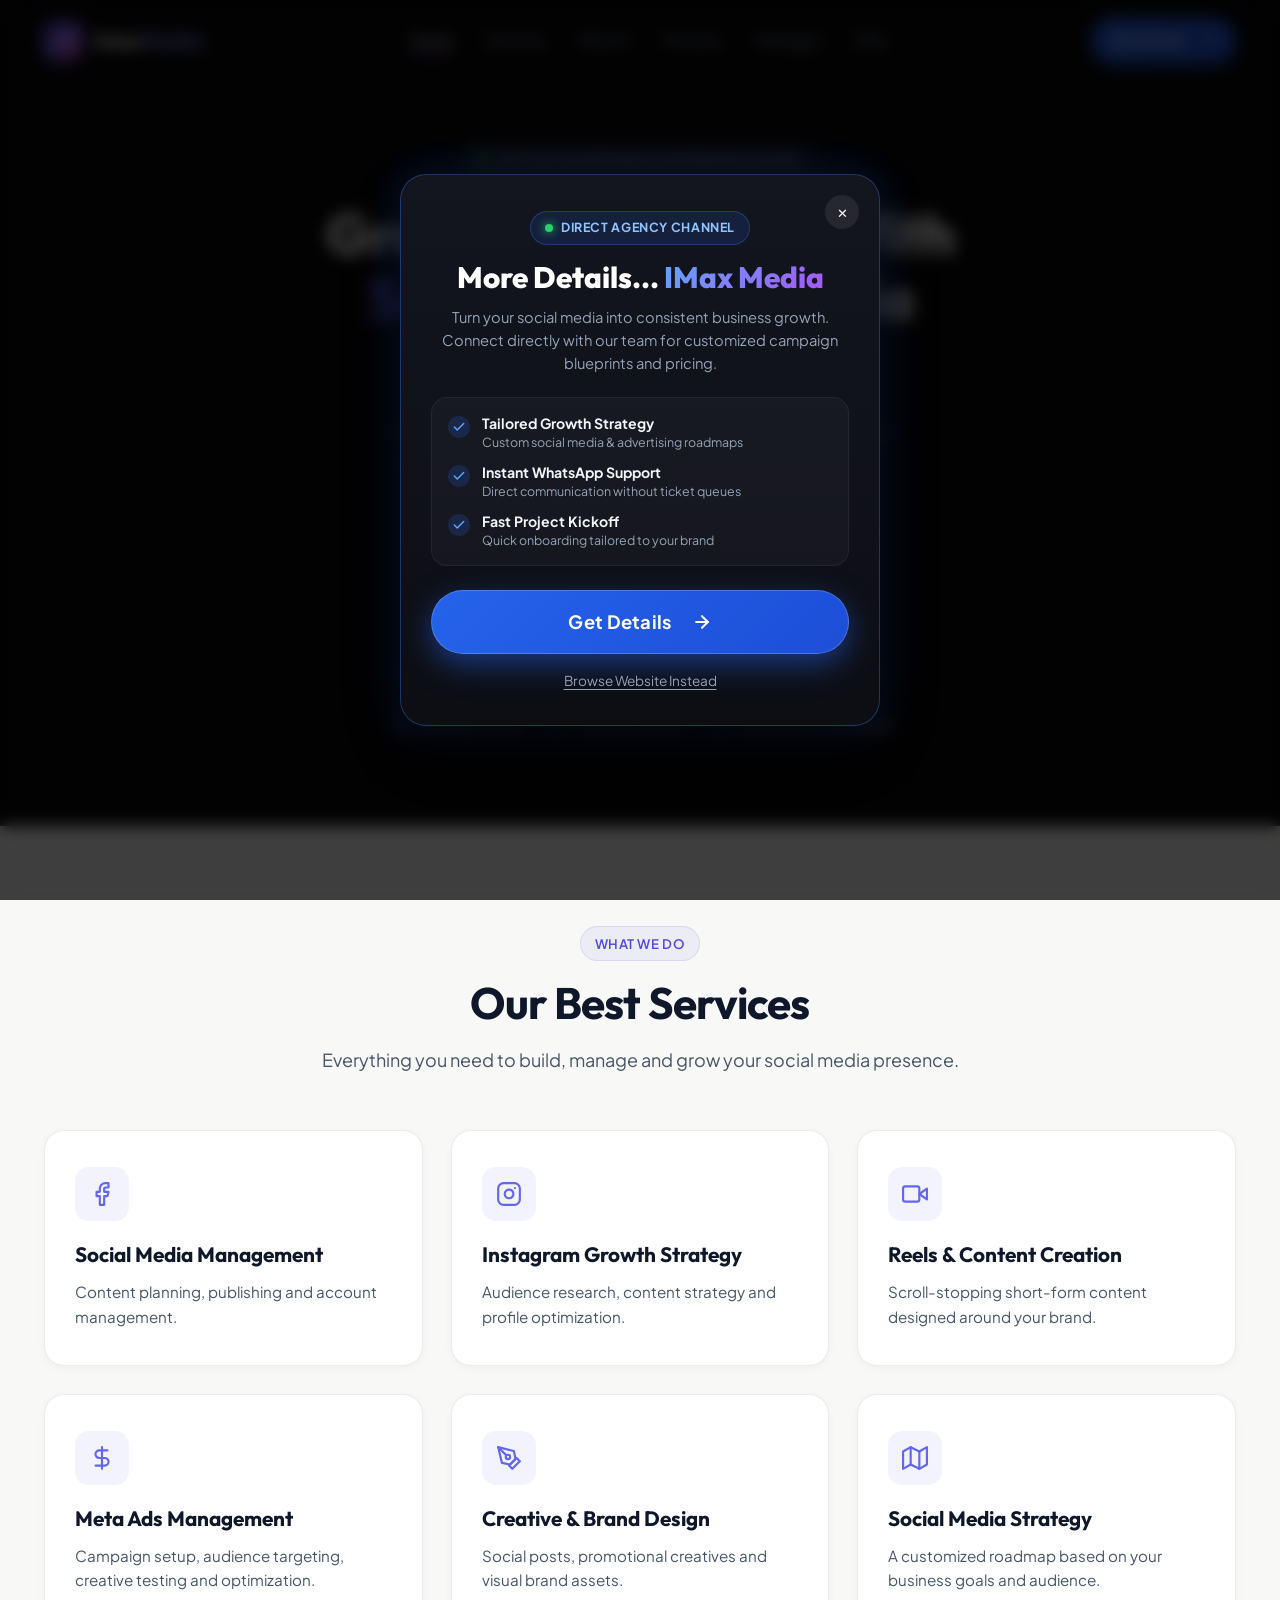
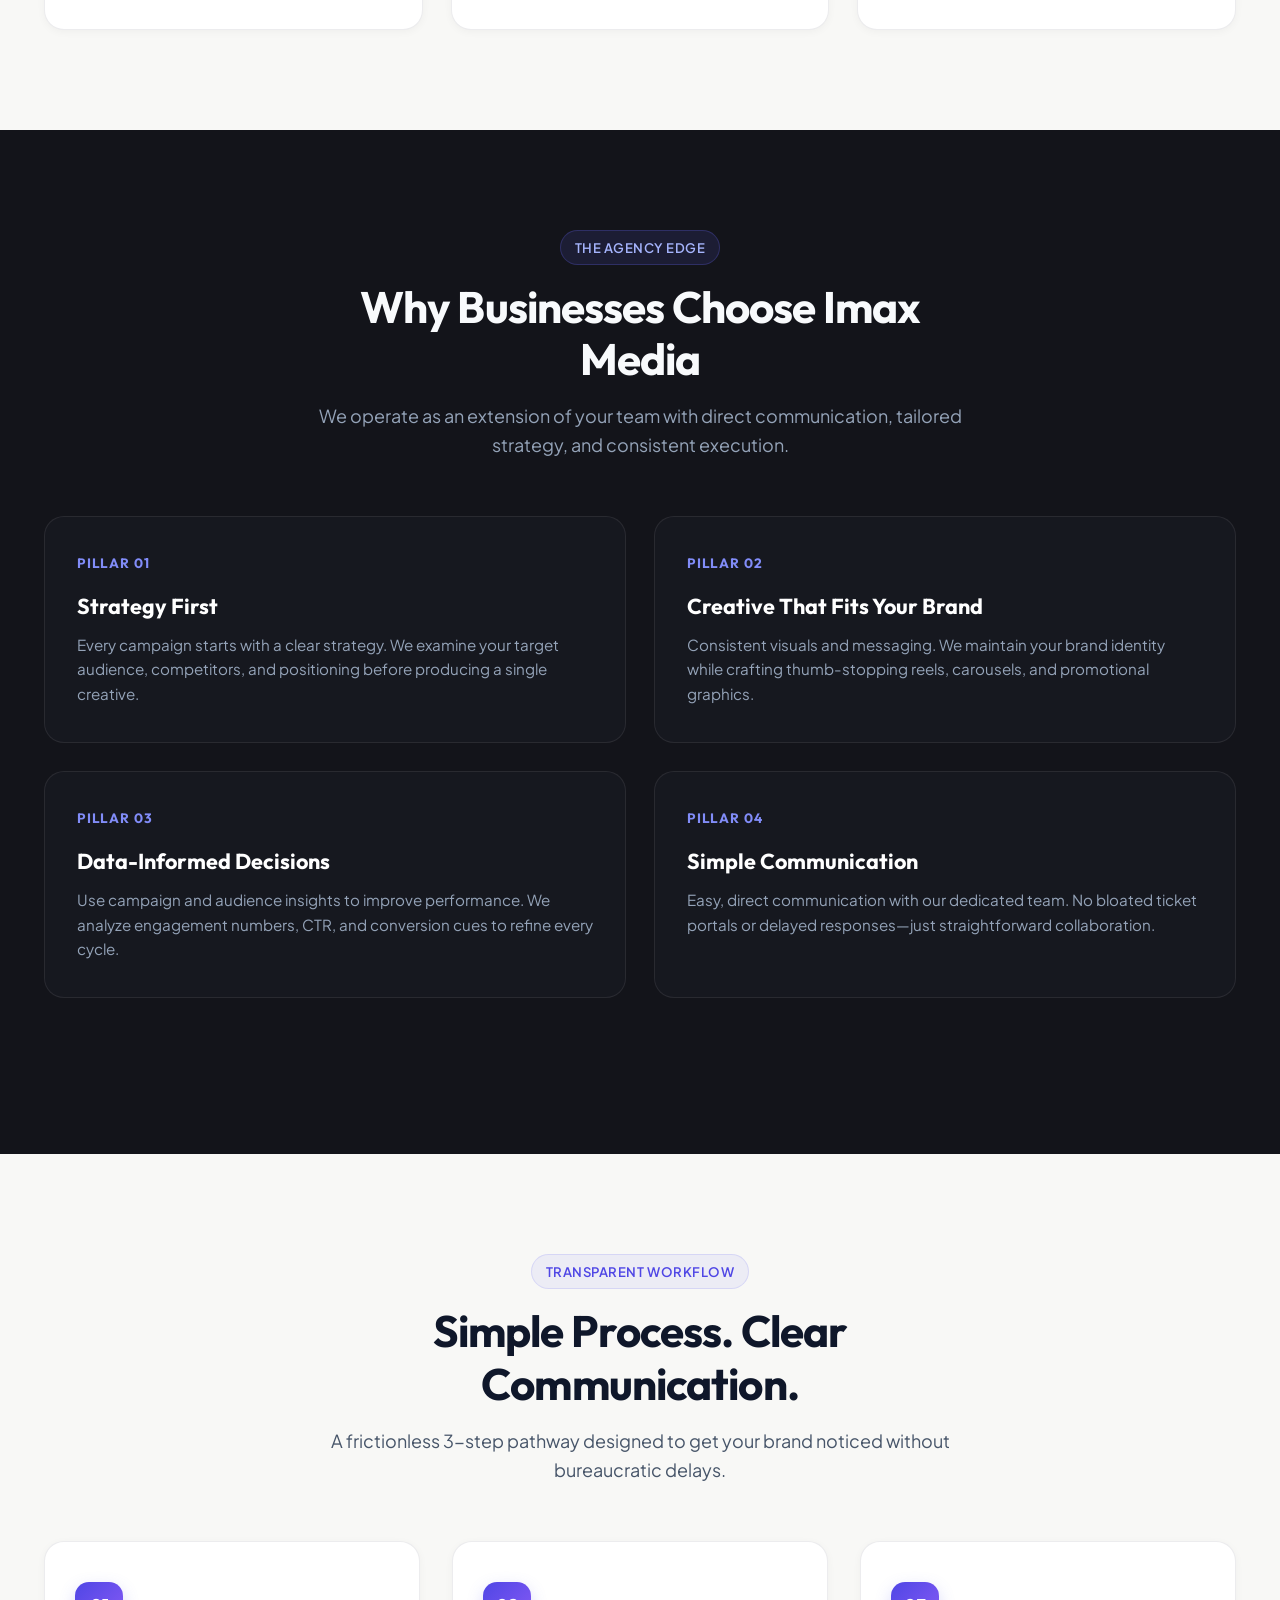
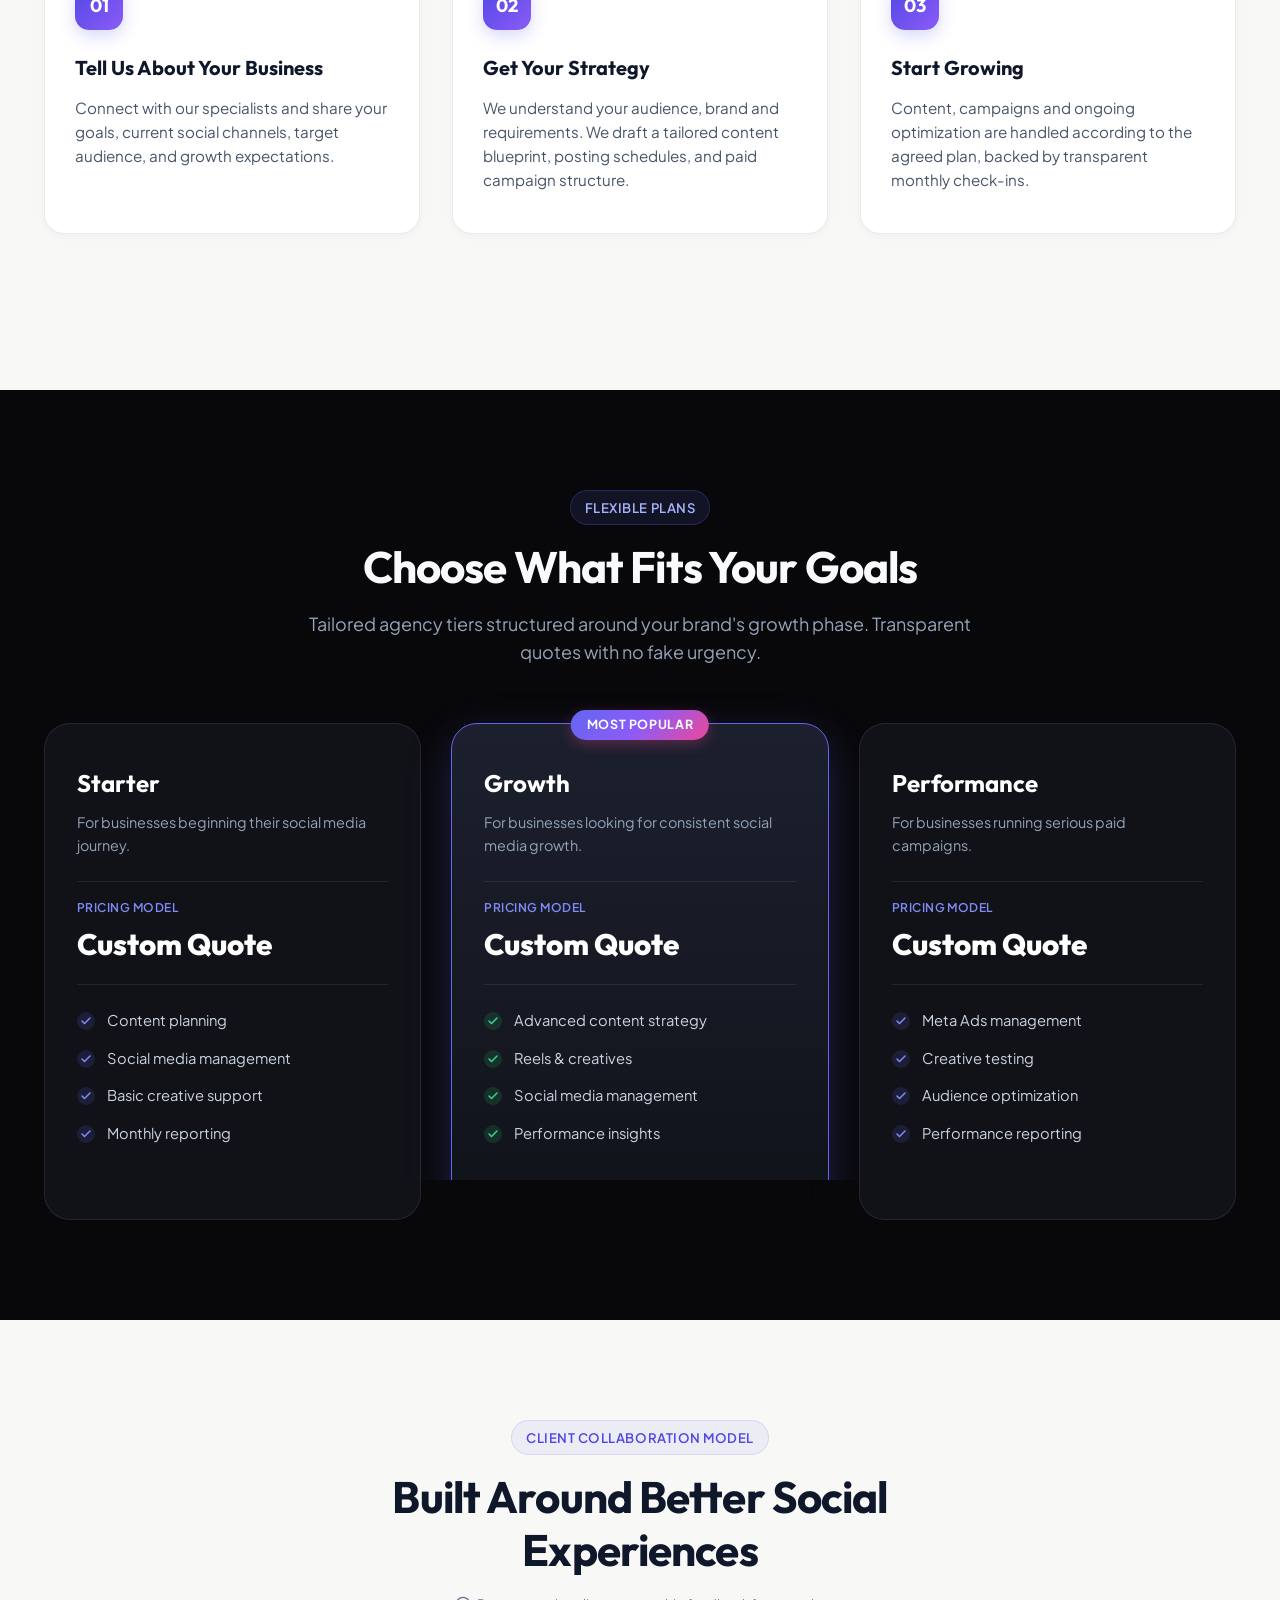
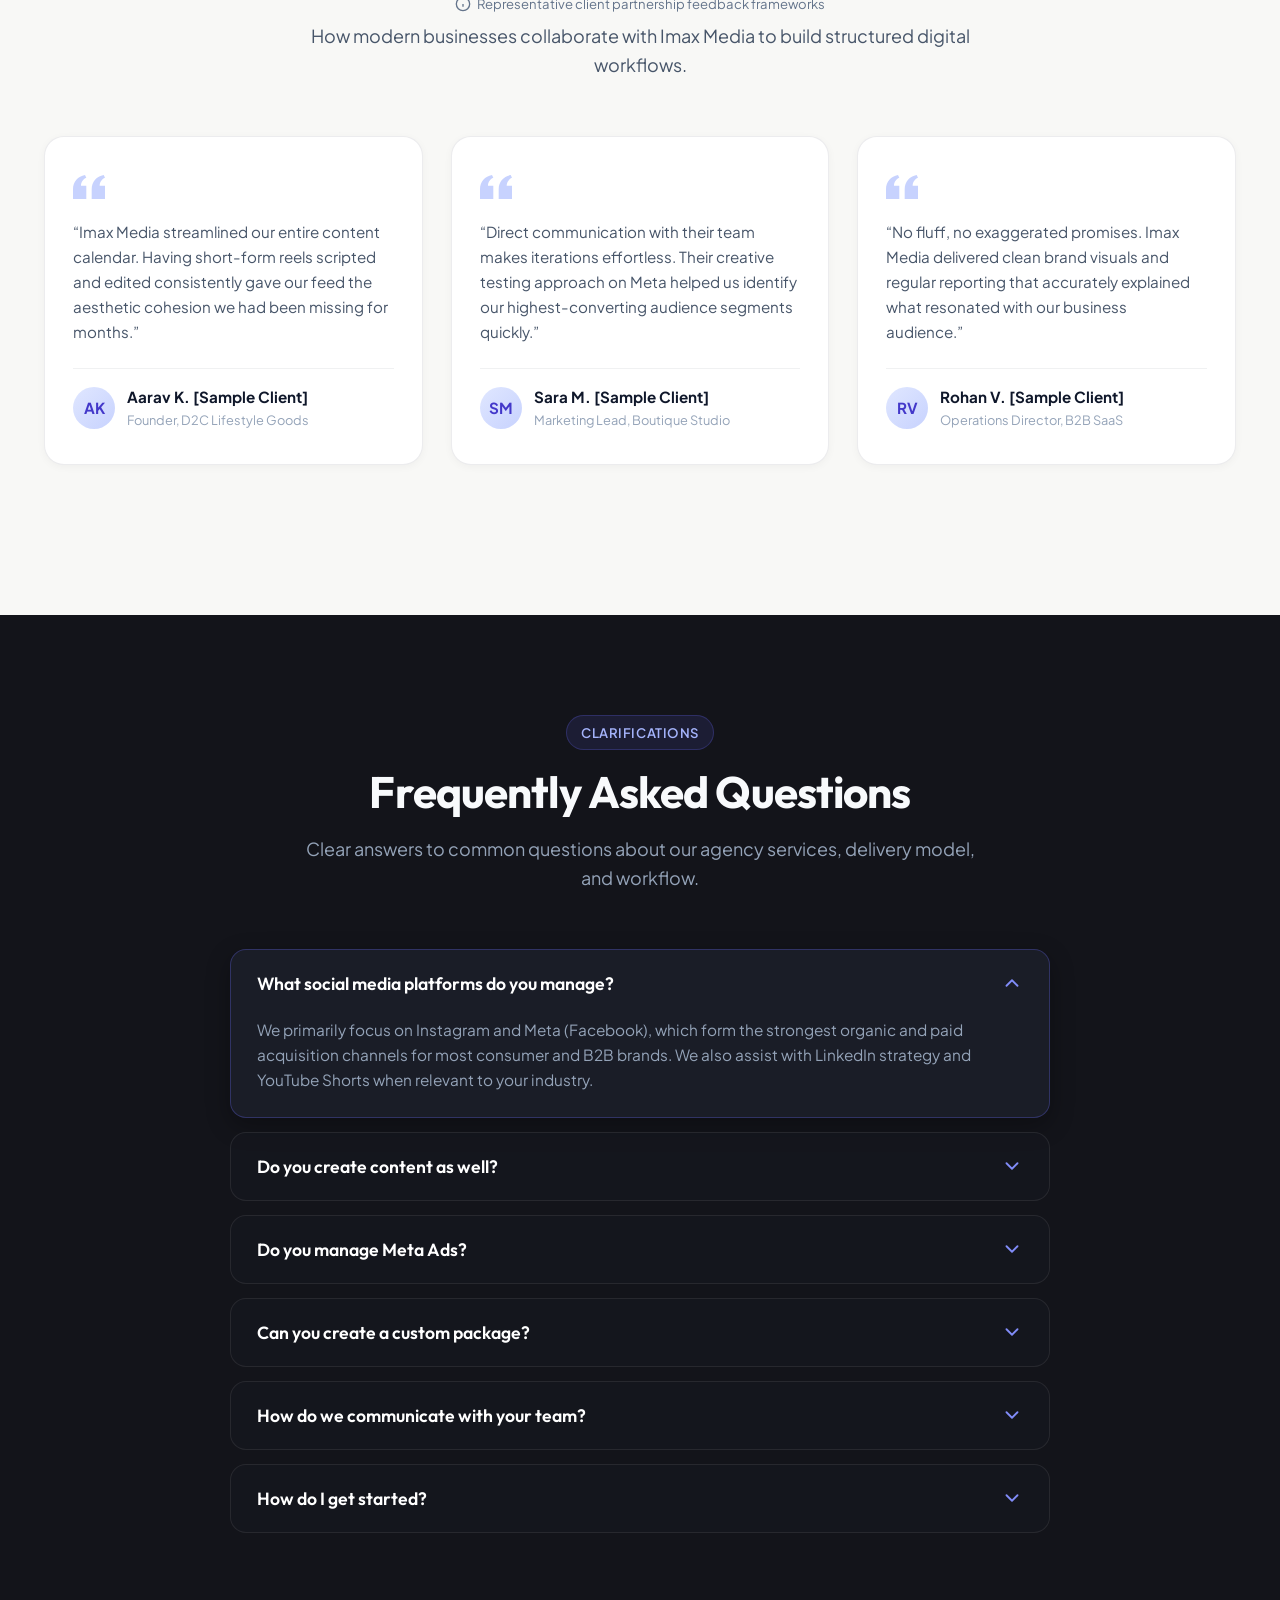
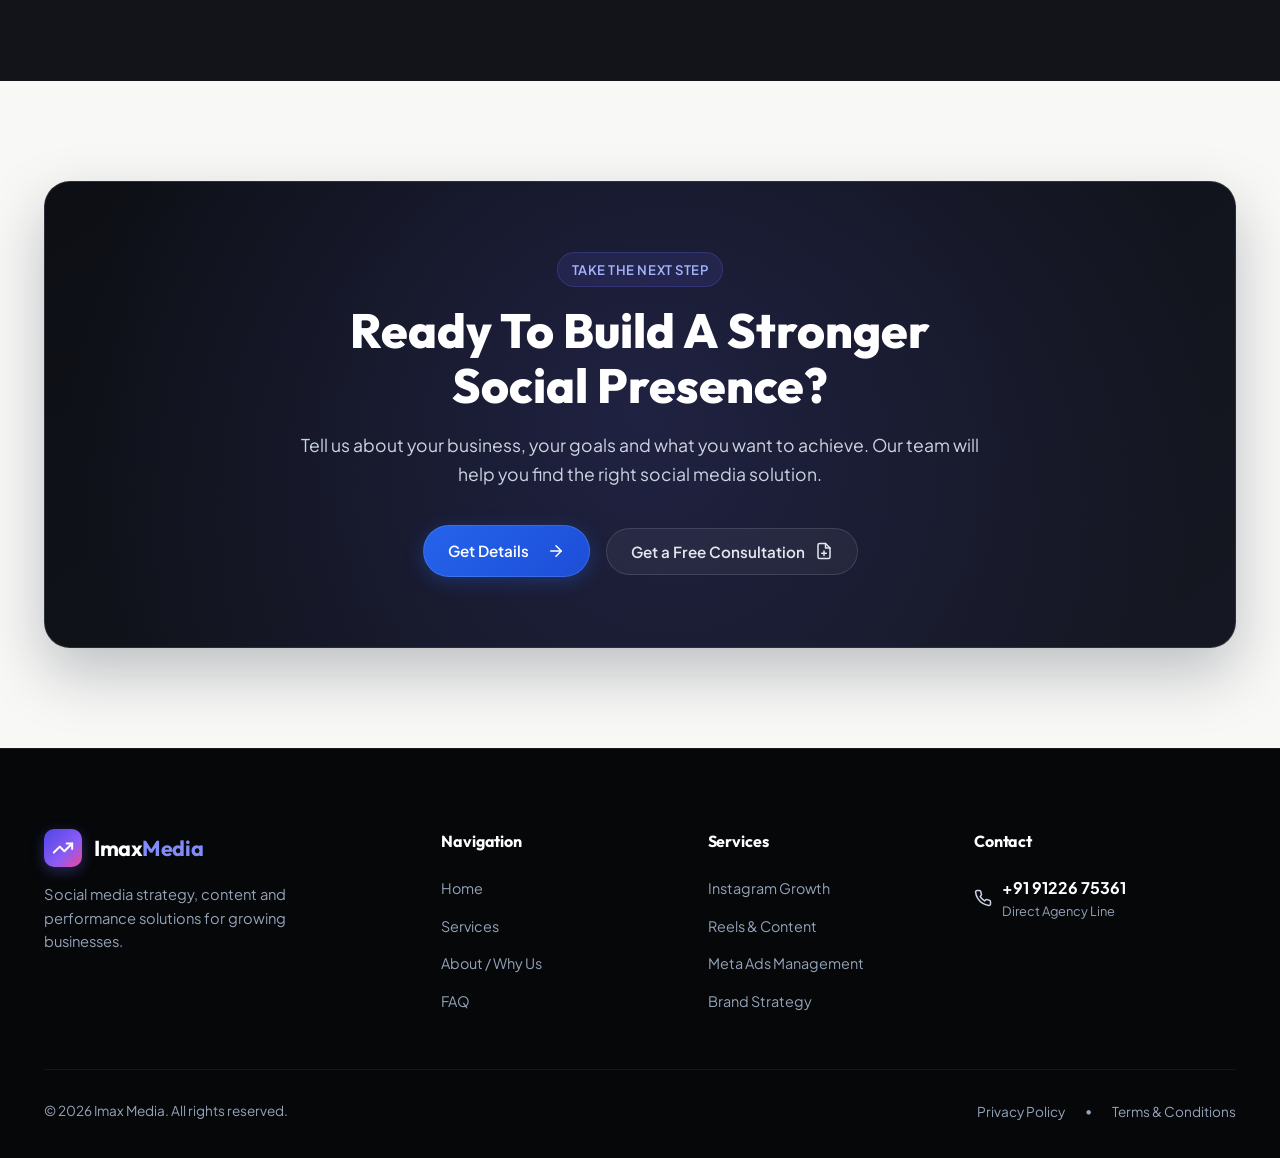
==== commit f88b4252: "Reduce on-page CTAs and add auto welcome popup modal with Get Details CTA" ====
--- a/index.html
+++ b/index.html
@@ -58,7 +58,7 @@
       <!-- Right Desktop CTA -->
       <div class="nav-cta-wrap">
         <a href="#" class="btn btn-primary nav-cta-btn" data-wa-message="Hi, I want ID">
-          Get More Details
+          Get Details
           <svg viewBox="0 0 24 24" fill="none" stroke="currentColor" stroke-width="2" stroke-linecap="round" stroke-linejoin="round" style="width:16px;height:16px;margin-left:6px;">
             <line x1="5" y1="12" x2="19" y2="12"></line>
             <polyline points="12 5 19 12 12 19"></polyline>
@@ -89,7 +89,7 @@
 
     <div class="mobile-nav-bottom">
       <a href="#" class="btn btn-primary w-full" data-wa-message="Hi, I want ID">
-        Get More Details
+        Get Details
       </a>
       <a href="#services" class="btn btn-secondary w-full">Explore Services</a>
     </div>
@@ -119,7 +119,7 @@
           <!-- Centered Action Button -->
           <div class="hero-cta-group hero-cta-centered">
             <a href="#" class="btn btn-hero-offer" data-wa-message="Hi, I want ID">
-              <span>Get More Details</span>
+              <span>Get Details</span>
               <svg viewBox="0 0 24 24" fill="none" stroke="currentColor" stroke-width="2.5" stroke-linecap="round" stroke-linejoin="round" style="width:20px;height:20px;margin-left:8px;">
                 <line x1="5" y1="12" x2="19" y2="12"></line>
                 <polyline points="12 5 19 12 12 19"></polyline>
@@ -186,11 +186,6 @@
               <h3 class="service-title">Social Media Management</h3>
               <p class="service-desc">Content planning, publishing and account management.</p>
             </div>
-            <div class="service-card-bottom">
-              <a href="#" class="btn btn-primary-subtle w-full" data-wa-message="Hi, I want ID">
-                Get More Details
-              </a>
-            </div>
           </div>
 
           <!-- Service 2: Instagram Growth Strategy -->
@@ -206,11 +201,6 @@
               <h3 class="service-title">Instagram Growth Strategy</h3>
               <p class="service-desc">Audience research, content strategy and profile optimization.</p>
             </div>
-            <div class="service-card-bottom">
-              <a href="#" class="btn btn-primary-subtle w-full" data-wa-message="Hi, I want ID">
-                Get More Details
-              </a>
-            </div>
           </div>
 
           <!-- Service 3: Reels & Content Creation -->
@@ -225,11 +215,6 @@
               <h3 class="service-title">Reels & Content Creation</h3>
               <p class="service-desc">Scroll-stopping short-form content designed around your brand.</p>
             </div>
-            <div class="service-card-bottom">
-              <a href="#" class="btn btn-primary-subtle w-full" data-wa-message="Hi, I want ID">
-                Get More Details
-              </a>
-            </div>
           </div>
 
           <!-- Service 4: Meta Ads Management -->
@@ -242,11 +227,6 @@
               </div>
               <h3 class="service-title">Meta Ads Management</h3>
               <p class="service-desc">Campaign setup, audience targeting, creative testing and optimization.</p>
-            </div>
-            <div class="service-card-bottom">
-              <a href="#" class="btn btn-primary-subtle w-full" data-wa-message="Hi, I want ID">
-                Get More Details
-              </a>
             </div>
           </div>
 
@@ -264,11 +244,6 @@
               <h3 class="service-title">Creative & Brand Design</h3>
               <p class="service-desc">Social posts, promotional creatives and visual brand assets.</p>
             </div>
-            <div class="service-card-bottom">
-              <a href="#" class="btn btn-primary-subtle w-full" data-wa-message="Hi, I want ID">
-                Get More Details
-              </a>
-            </div>
           </div>
 
           <!-- Service 6: Social Media Strategy -->
@@ -283,11 +258,6 @@
               </div>
               <h3 class="service-title">Social Media Strategy</h3>
               <p class="service-desc">A customized roadmap based on your business goals and audience.</p>
-            </div>
-            <div class="service-card-bottom">
-              <a href="#" class="btn btn-primary-subtle w-full" data-wa-message="Hi, I want ID">
-                Get More Details
-              </a>
             </div>
           </div>
         </div>
@@ -336,16 +306,6 @@
             <p class="feature-desc">Easy, direct communication with our dedicated team. No bloated ticket portals or delayed responses—just straightforward collaboration.</p>
           </div>
         </div>
-
-        <div class="why-us-cta-center reveal-on-scroll">
-          <a href="#" class="btn btn-primary" data-wa-message="Hi, I want ID">
-            Get More Details
-            <svg viewBox="0 0 24 24" fill="none" stroke="currentColor" stroke-width="2" stroke-linecap="round" stroke-linejoin="round" style="width:18px;height:18px;margin-left:8px;">
-              <line x1="5" y1="12" x2="19" y2="12"></line>
-              <polyline points="12 5 19 12 12 19"></polyline>
-            </svg>
-          </a>
-        </div>
       </div>
     </section>
 
@@ -384,16 +344,6 @@
             <p class="step-desc">Content, campaigns and ongoing optimization are handled according to the agreed plan, backed by transparent monthly check-ins.</p>
           </div>
         </div>
-
-        <div class="process-cta-center reveal-on-scroll">
-          <a href="#" class="btn btn-primary" data-wa-message="Hi, I want ID">
-            Learn More
-            <svg viewBox="0 0 24 24" fill="none" stroke="currentColor" stroke-width="2" stroke-linecap="round" stroke-linejoin="round" style="width:18px;height:18px;margin-left:8px;">
-              <line x1="5" y1="12" x2="19" y2="12"></line>
-              <polyline points="12 5 19 12 12 19"></polyline>
-            </svg>
-          </a>
-        </div>
       </div>
     </section>
 
@@ -449,10 +399,6 @@
                 <span>Monthly reporting</span>
               </li>
             </ul>
-
-            <a href="#" class="btn btn-primary w-full" data-wa-message="Hi, I want ID">
-              Get More Details
-            </a>
           </div>
 
           <!-- Package 2: Growth (Most Popular) -->
@@ -495,10 +441,6 @@
                 <span>Performance insights</span>
               </li>
             </ul>
-
-            <a href="#" class="btn btn-primary w-full" data-wa-message="Hi, I want ID">
-              Get More Details
-            </a>
           </div>
 
           <!-- Package 3: Performance -->
@@ -539,10 +481,6 @@
                 <span>Performance reporting</span>
               </li>
             </ul>
-
-            <a href="#" class="btn btn-primary w-full" data-wa-message="Hi, I want ID">
-              Get More Details
-            </a>
           </div>
         </div>
       </div>
@@ -623,16 +561,6 @@
             </div>
           </div>
         </div>
-
-        <div class="proof-cta-center reveal-on-scroll">
-          <a href="#" class="btn btn-primary" data-wa-message="Hi, I want ID">
-            Learn More
-            <svg viewBox="0 0 24 24" fill="none" stroke="currentColor" stroke-width="2" stroke-linecap="round" stroke-linejoin="round" style="width:18px;height:18px;margin-left:8px;">
-              <line x1="5" y1="12" x2="19" y2="12"></line>
-              <polyline points="12 5 19 12 12 19"></polyline>
-            </svg>
-          </a>
-        </div>
       </div>
     </section>
 
@@ -735,22 +663,10 @@
             </button>
             <div class="faq-answer-panel">
               <div class="faq-answer-inner">
-                Getting started takes less than 2 minutes. Click any of the "Get More Details" buttons, share your current social links, and we will schedule an initial briefing to outline your customized roadmap.
-              </div>
-            </div>
-          </div>
-        </div>
-
-        <!-- FAQ Closing Callout -->
-        <div class="faq-cta-box reveal-on-scroll">
-          <p class="faq-cta-text">Have another question? Reach out to our team directly.</p>
-          <a href="#" class="btn btn-primary" data-wa-message="Hi, I want ID">
-            Get More Details
-            <svg viewBox="0 0 24 24" fill="none" stroke="currentColor" stroke-width="2" stroke-linecap="round" stroke-linejoin="round" style="width:18px;height:18px;margin-left:8px;">
-              <line x1="5" y1="12" x2="19" y2="12"></line>
-              <polyline points="12 5 19 12 12 19"></polyline>
-            </svg>
-          </a>
+                Getting started takes less than 2 minutes. Click the "Get Details" button, share your current social links, and we will schedule an initial briefing to outline your customized roadmap.
+              </div>
+            </div>
+          </div>
         </div>
       </div>
     </section>
@@ -770,7 +686,7 @@
 
             <div class="final-cta-btn-row">
               <a href="#" class="btn btn-primary" data-wa-message="Hi, I want ID">
-                Get More Details
+                Get Details
                 <svg viewBox="0 0 24 24" fill="none" stroke="currentColor" stroke-width="2" stroke-linecap="round" stroke-linejoin="round" style="width:18px;height:18px;margin-left:8px;">
                   <line x1="5" y1="12" x2="19" y2="12"></line>
                   <polyline points="12 5 19 12 12 19"></polyline>
@@ -849,9 +765,6 @@
               <div style="font-size: 0.8rem; color: #94a3b8;">Direct Agency Line</div>
             </div>
           </div>
-          <a href="#" class="btn btn-primary-subtle" data-wa-message="Hi, I want ID">
-            Get More Details
-          </a>
         </div>
       </div>
 
@@ -868,15 +781,67 @@
   </footer>
 
   <!-- =========================================================================
-       11. FLOATING CTA BUTTON (Persistent Bottom Right)
+       11. AUTO WELCOME POPUP MODAL (Displays on Website Open)
        ========================================================================= -->
-  <a href="#" class="floating-cta" id="floatingWhatsApp" data-wa-message="Hi, I want ID" aria-label="Get More Details">
-    <span class="floating-pulse-beacon"></span>
-    <svg viewBox="0 0 24 24" fill="none" stroke="currentColor" stroke-width="2.2" stroke-linecap="round" stroke-linejoin="round">
-      <path d="M21 15a2 2 0 0 1-2 2H7l-4 4V5a2 2 0 0 1 2-2h14a2 2 0 0 1 2 2z"></path>
-    </svg>
-    <span>Get More Details</span>
-  </a>
+  <div class="modal-overlay auto-popup-overlay" id="autoWelcomeModal" role="dialog" aria-modal="true" aria-labelledby="autoPopupTitle">
+    <div class="modal-window auto-popup-window">
+      <button type="button" class="modal-close-btn" id="autoPopupCloseBtn" aria-label="Close modal">✕</button>
+
+      <div class="auto-popup-header">
+        <div class="auto-popup-badge">
+          <span class="badge-pulse"></span>
+          <span>Direct Agency Channel</span>
+        </div>
+        <h3 class="auto-popup-title" id="autoPopupTitle">More Details... <span>IMax Media</span></h3>
+        <p class="auto-popup-subtitle">
+          Turn your social media into consistent business growth. Connect directly with our team for customized campaign blueprints and pricing.
+        </p>
+      </div>
+
+      <div class="auto-popup-features">
+        <div class="auto-popup-feature-item">
+          <div class="auto-popup-icon">
+            <svg viewBox="0 0 24 24" fill="none" stroke="currentColor" stroke-width="2.5" stroke-linecap="round" stroke-linejoin="round"><polyline points="20 6 9 17 4 12"></polyline></svg>
+          </div>
+          <div>
+            <strong>Tailored Growth Strategy</strong>
+            <p>Custom social media & advertising roadmaps</p>
+          </div>
+        </div>
+
+        <div class="auto-popup-feature-item">
+          <div class="auto-popup-icon">
+            <svg viewBox="0 0 24 24" fill="none" stroke="currentColor" stroke-width="2.5" stroke-linecap="round" stroke-linejoin="round"><polyline points="20 6 9 17 4 12"></polyline></svg>
+          </div>
+          <div>
+            <strong>Instant WhatsApp Support</strong>
+            <p>Direct communication without ticket queues</p>
+          </div>
+        </div>
+
+        <div class="auto-popup-feature-item">
+          <div class="auto-popup-icon">
+            <svg viewBox="0 0 24 24" fill="none" stroke="currentColor" stroke-width="2.5" stroke-linecap="round" stroke-linejoin="round"><polyline points="20 6 9 17 4 12"></polyline></svg>
+          </div>
+          <div>
+            <strong>Fast Project Kickoff</strong>
+            <p>Quick onboarding tailored to your brand</p>
+          </div>
+        </div>
+      </div>
+
+      <div class="auto-popup-action">
+        <a href="#" class="btn btn-hero-offer btn-popup-cta w-full" id="autoPopupCtaBtn" data-wa-message="Hi, I want ID">
+          <span>Get Details</span>
+          <svg viewBox="0 0 24 24" fill="none" stroke="currentColor" stroke-width="2.5" stroke-linecap="round" stroke-linejoin="round" style="width:20px;height:20px;margin-left:8px;">
+            <line x1="5" y1="12" x2="19" y2="12"></line>
+            <polyline points="12 5 19 12 12 19"></polyline>
+          </svg>
+        </a>
+        <button type="button" class="auto-popup-dismiss" id="autoPopupDismissBtn">Browse Website Instead</button>
+      </div>
+    </div>
+  </div>
 
   <!-- =========================================================================
        12. INTERACTIVE MODAL: FREE CONSULTATION (Pre-fills WhatsApp)
@@ -918,7 +883,7 @@
         </div>
 
         <button type="submit" class="btn btn-primary w-full">
-          Get More Details
+          Get Details
         </button>
         <p class="form-note">Submitting will send your details directly to our team for immediate review.</p>
       </form>
--- a/css/styles.css
+++ b/css/styles.css
@@ -1081,7 +1081,7 @@
 }
 
 .service-card-top {
-  margin-bottom: 24px;
+  margin-bottom: 0;
 }
 
 .service-icon-box {
@@ -1850,6 +1850,165 @@
   color: #94a3b8;
 }
 
+/* -----------------------------
+   Auto Welcome Popup Modal Styles
+   ----------------------------- */
+.auto-popup-overlay {
+  z-index: 1200;
+}
+
+.auto-popup-window {
+  max-width: 480px;
+  padding: 36px 30px 30px;
+  background: linear-gradient(180deg, #13151f 0%, #0d0e14 100%);
+  border: 1px solid rgba(59, 130, 246, 0.35);
+  box-shadow: 0 25px 70px rgba(0, 0, 0, 0.85), 0 0 45px rgba(37, 99, 235, 0.25);
+  text-align: center;
+}
+
+.auto-popup-header {
+  margin-bottom: 22px;
+  display: flex;
+  flex-direction: column;
+  align-items: center;
+}
+
+.auto-popup-badge {
+  display: inline-flex;
+  align-items: center;
+  gap: 8px;
+  padding: 6px 14px;
+  border-radius: var(--radius-full);
+  background: rgba(37, 99, 235, 0.15);
+  border: 1px solid rgba(59, 130, 246, 0.3);
+  font-size: 0.78rem;
+  font-weight: 700;
+  color: #93c5fd;
+  margin-bottom: 14px;
+  text-transform: uppercase;
+  letter-spacing: 0.05em;
+}
+
+.auto-popup-badge .badge-pulse {
+  width: 8px;
+  height: 8px;
+  background-color: var(--wa-green);
+  border-radius: 50%;
+  box-shadow: 0 0 10px var(--wa-green);
+  animation: pulse-ring 2s infinite ease-out;
+}
+
+.auto-popup-title {
+  font-family: var(--font-heading);
+  font-size: 1.85rem;
+  font-weight: 800;
+  color: #ffffff;
+  line-height: 1.25;
+  margin-bottom: 10px;
+}
+
+.auto-popup-title span {
+  background: linear-gradient(135deg, #60a5fa 0%, #a855f7 100%);
+  -webkit-background-clip: text;
+  -webkit-text-fill-color: transparent;
+}
+
+.auto-popup-subtitle {
+  font-size: 0.92rem;
+  color: #94a3b8;
+  line-height: 1.55;
+}
+
+.auto-popup-features {
+  display: flex;
+  flex-direction: column;
+  gap: 12px;
+  text-align: left;
+  margin-bottom: 24px;
+  padding: 16px;
+  background: rgba(255, 255, 255, 0.03);
+  border: 1px solid rgba(255, 255, 255, 0.06);
+  border-radius: var(--radius-md);
+}
+
+.auto-popup-feature-item {
+  display: flex;
+  align-items: flex-start;
+  gap: 12px;
+}
+
+.auto-popup-icon {
+  width: 22px;
+  height: 22px;
+  border-radius: 50%;
+  background: rgba(37, 99, 235, 0.2);
+  color: #60a5fa;
+  display: flex;
+  align-items: center;
+  justify-content: center;
+  flex-shrink: 0;
+  margin-top: 2px;
+}
+
+.auto-popup-icon svg {
+  width: 14px;
+  height: 14px;
+}
+
+.auto-popup-feature-item strong {
+  display: block;
+  font-size: 0.88rem;
+  color: #f1f5f9;
+  line-height: 1.3;
+}
+
+.auto-popup-feature-item p {
+  font-size: 0.78rem;
+  color: #94a3b8;
+  margin: 2px 0 0 0;
+  line-height: 1.35;
+}
+
+.auto-popup-action {
+  display: flex;
+  flex-direction: column;
+  gap: 12px;
+  align-items: center;
+}
+
+.btn-popup-cta {
+  font-size: 1.15rem;
+  padding: 16px 24px;
+  box-shadow: 0 10px 30px rgba(37, 99, 235, 0.5);
+  width: 100%;
+  justify-content: center;
+}
+
+.auto-popup-dismiss {
+  background: none;
+  border: none;
+  color: #94a3b8;
+  font-size: 0.85rem;
+  cursor: pointer;
+  padding: 6px 12px;
+  transition: color var(--transition-fast);
+  text-decoration: underline;
+  text-underline-offset: 3px;
+}
+
+.auto-popup-dismiss:hover {
+  color: #ffffff;
+}
+
+@media (max-width: 480px) {
+  .auto-popup-window {
+    padding: 26px 18px 22px;
+  }
+  .auto-popup-title {
+    font-size: 1.55rem;
+  }
+}
+
 /* Consultation Form Controls */
 .form-group {
   margin-bottom: 18px;
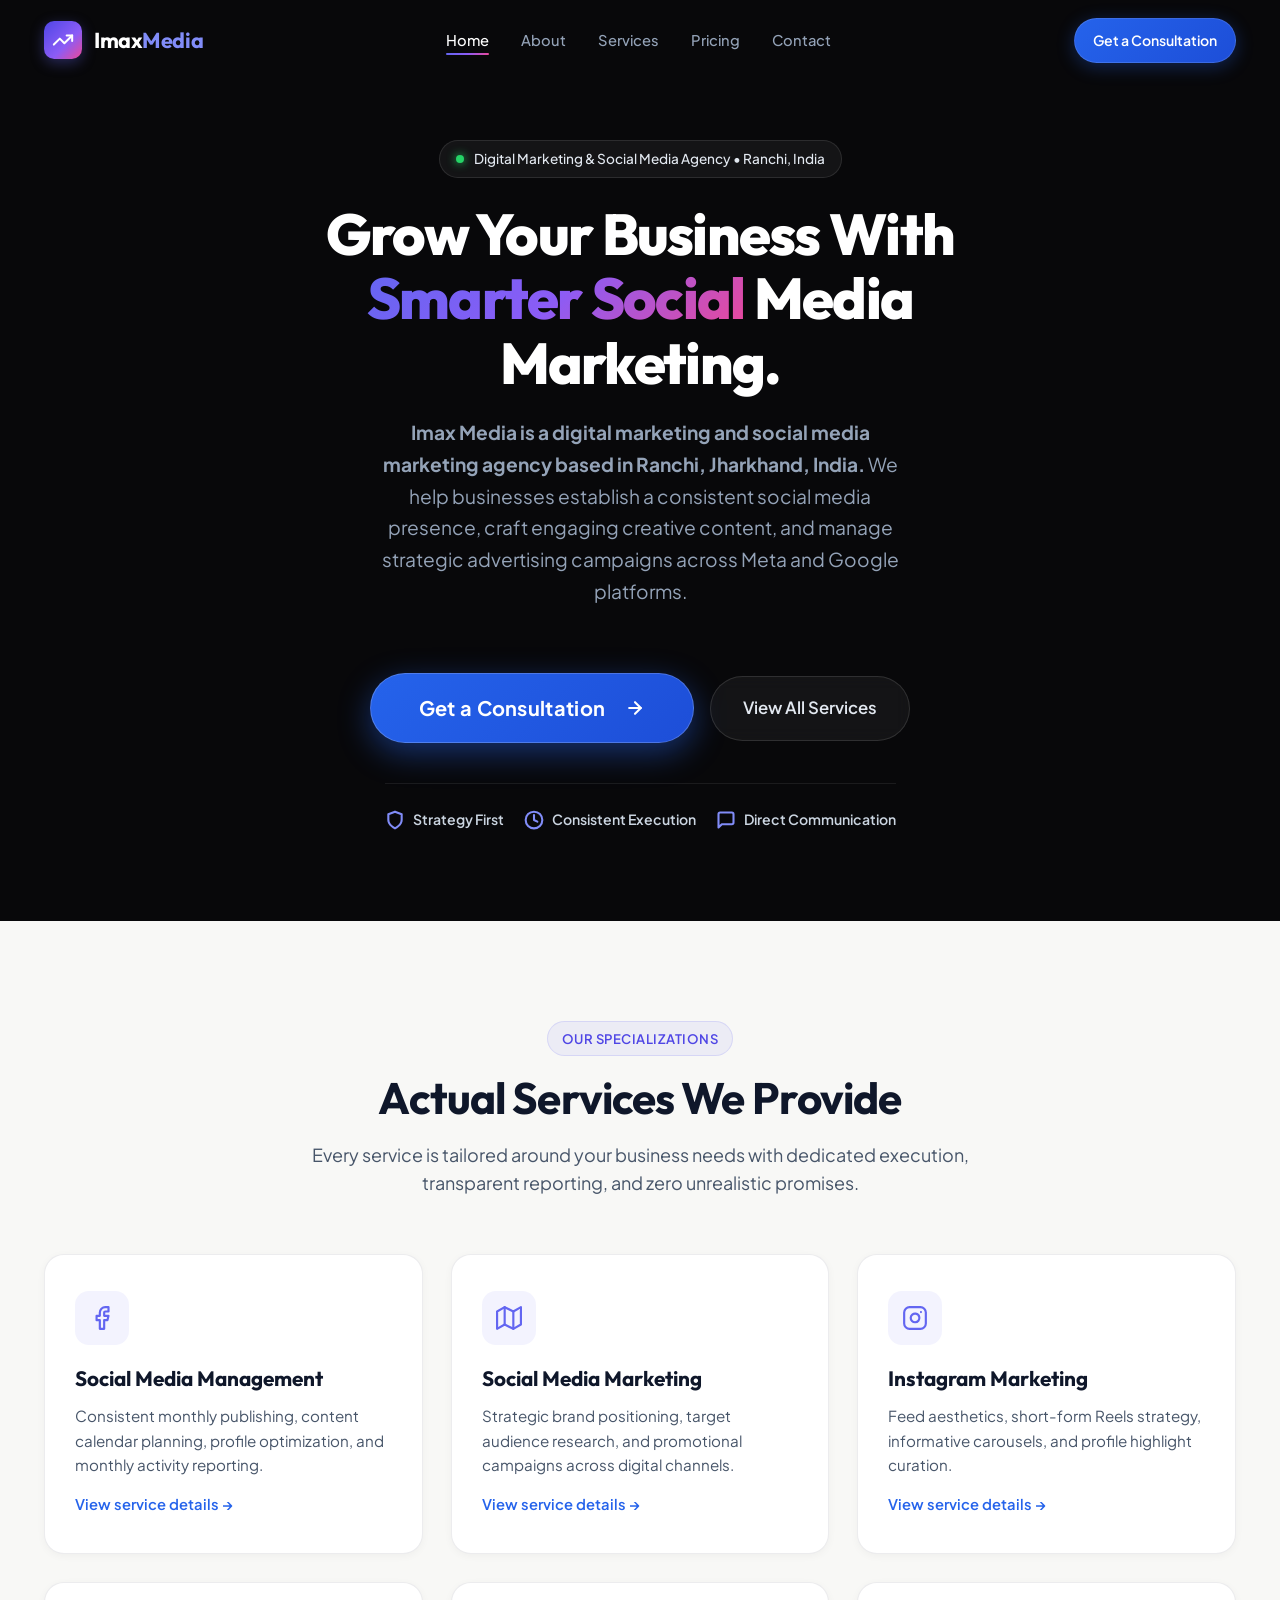
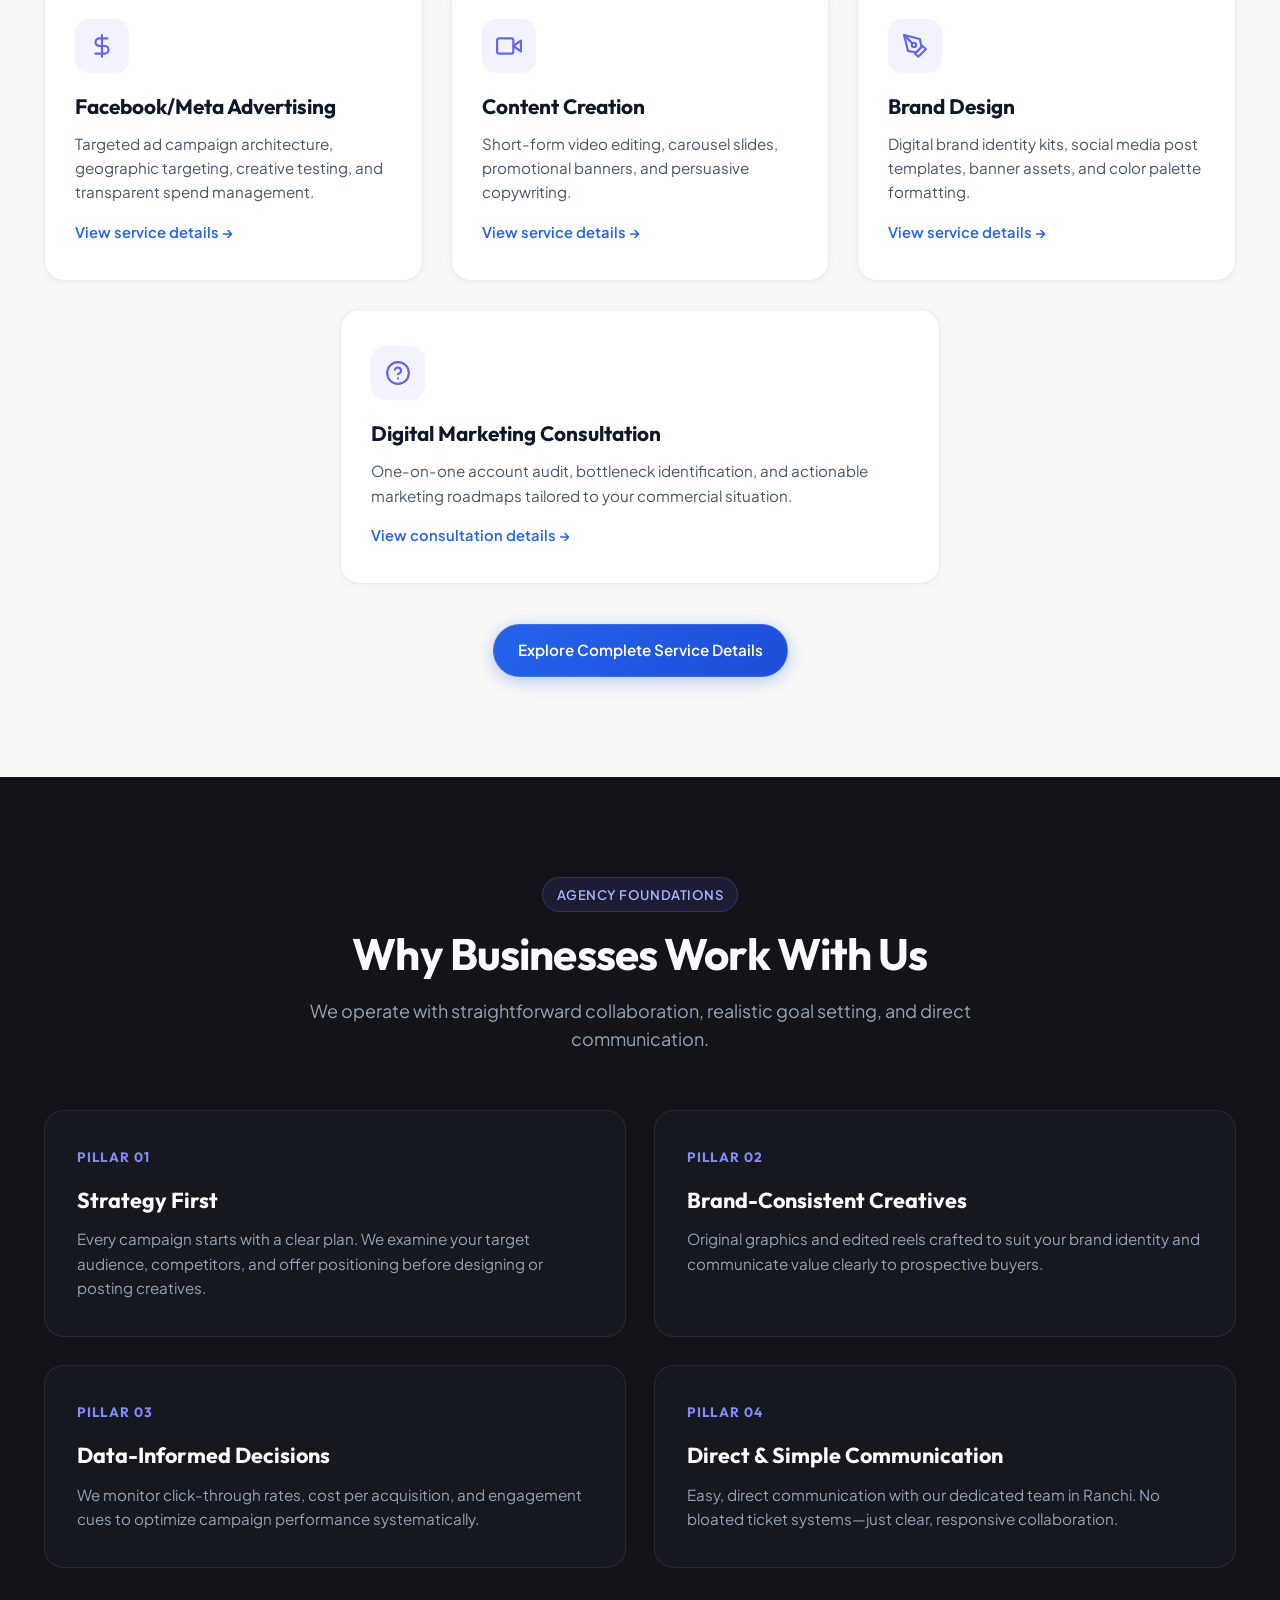
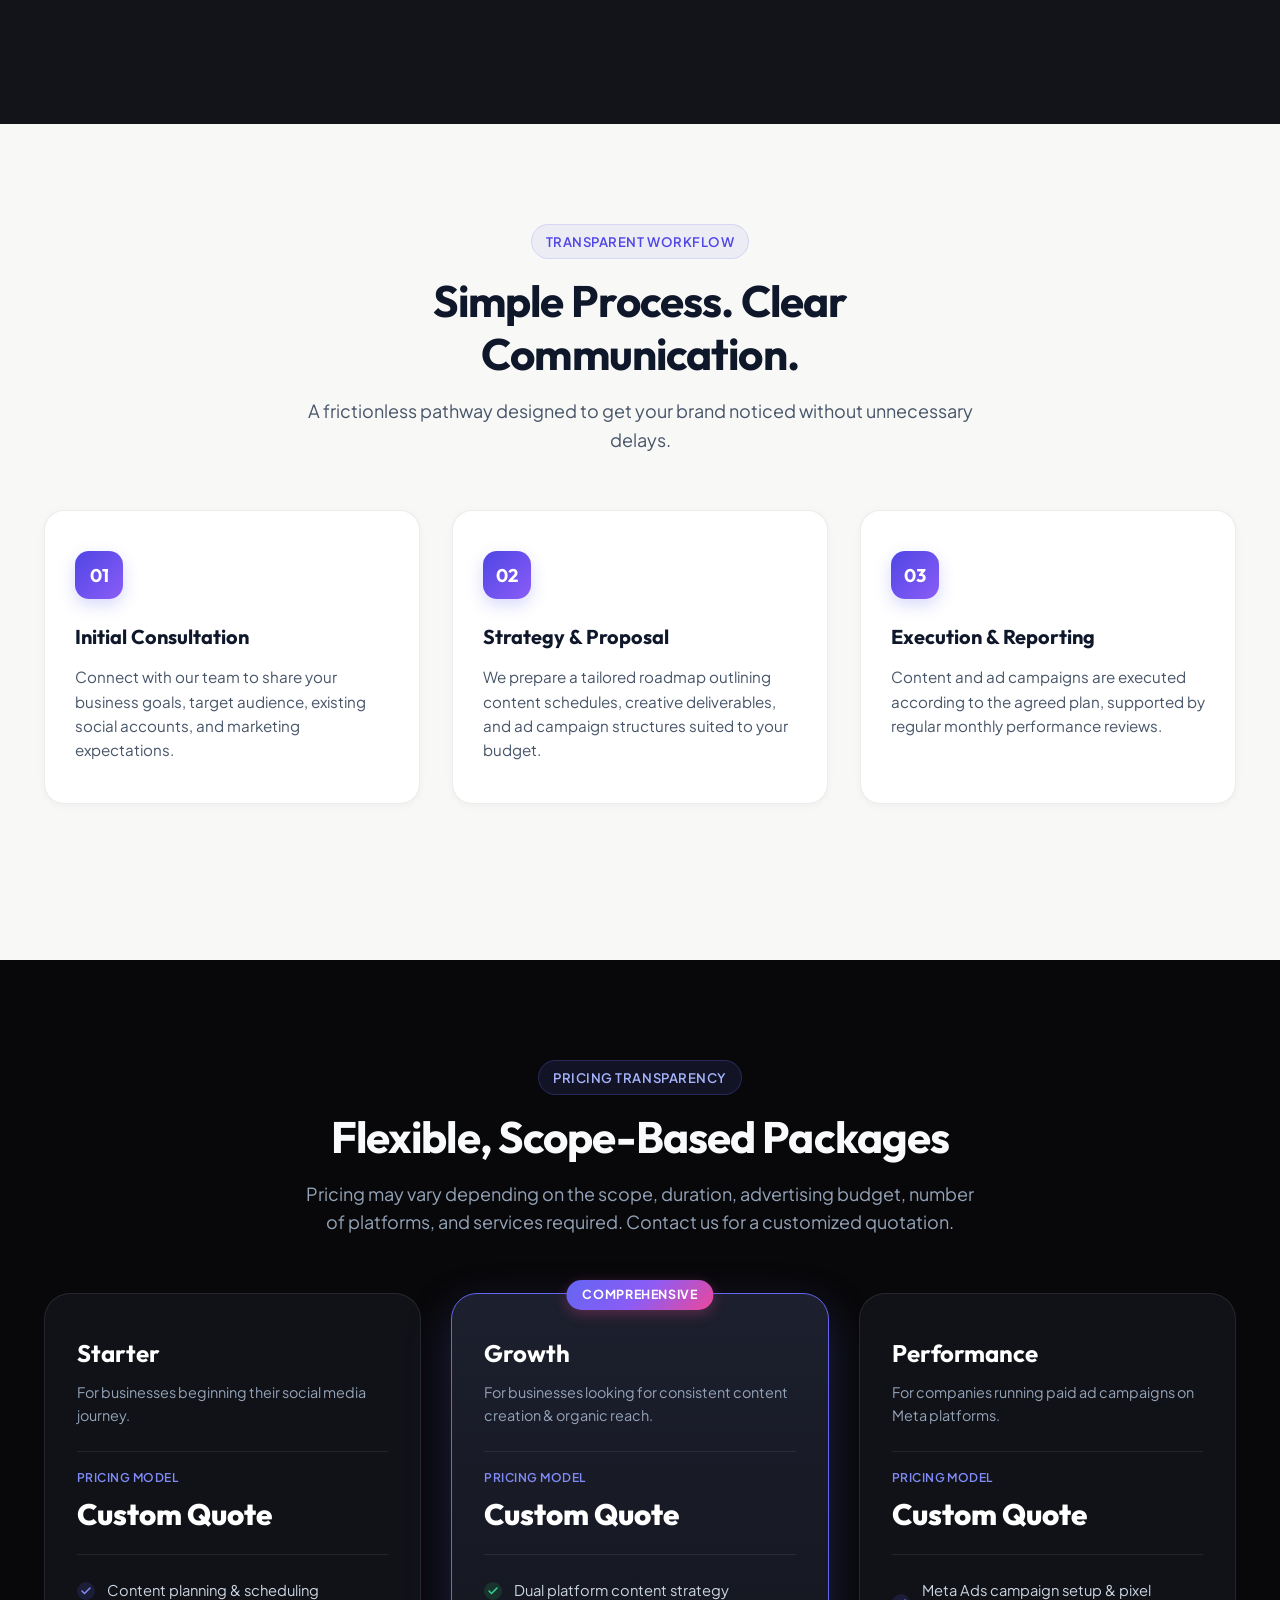
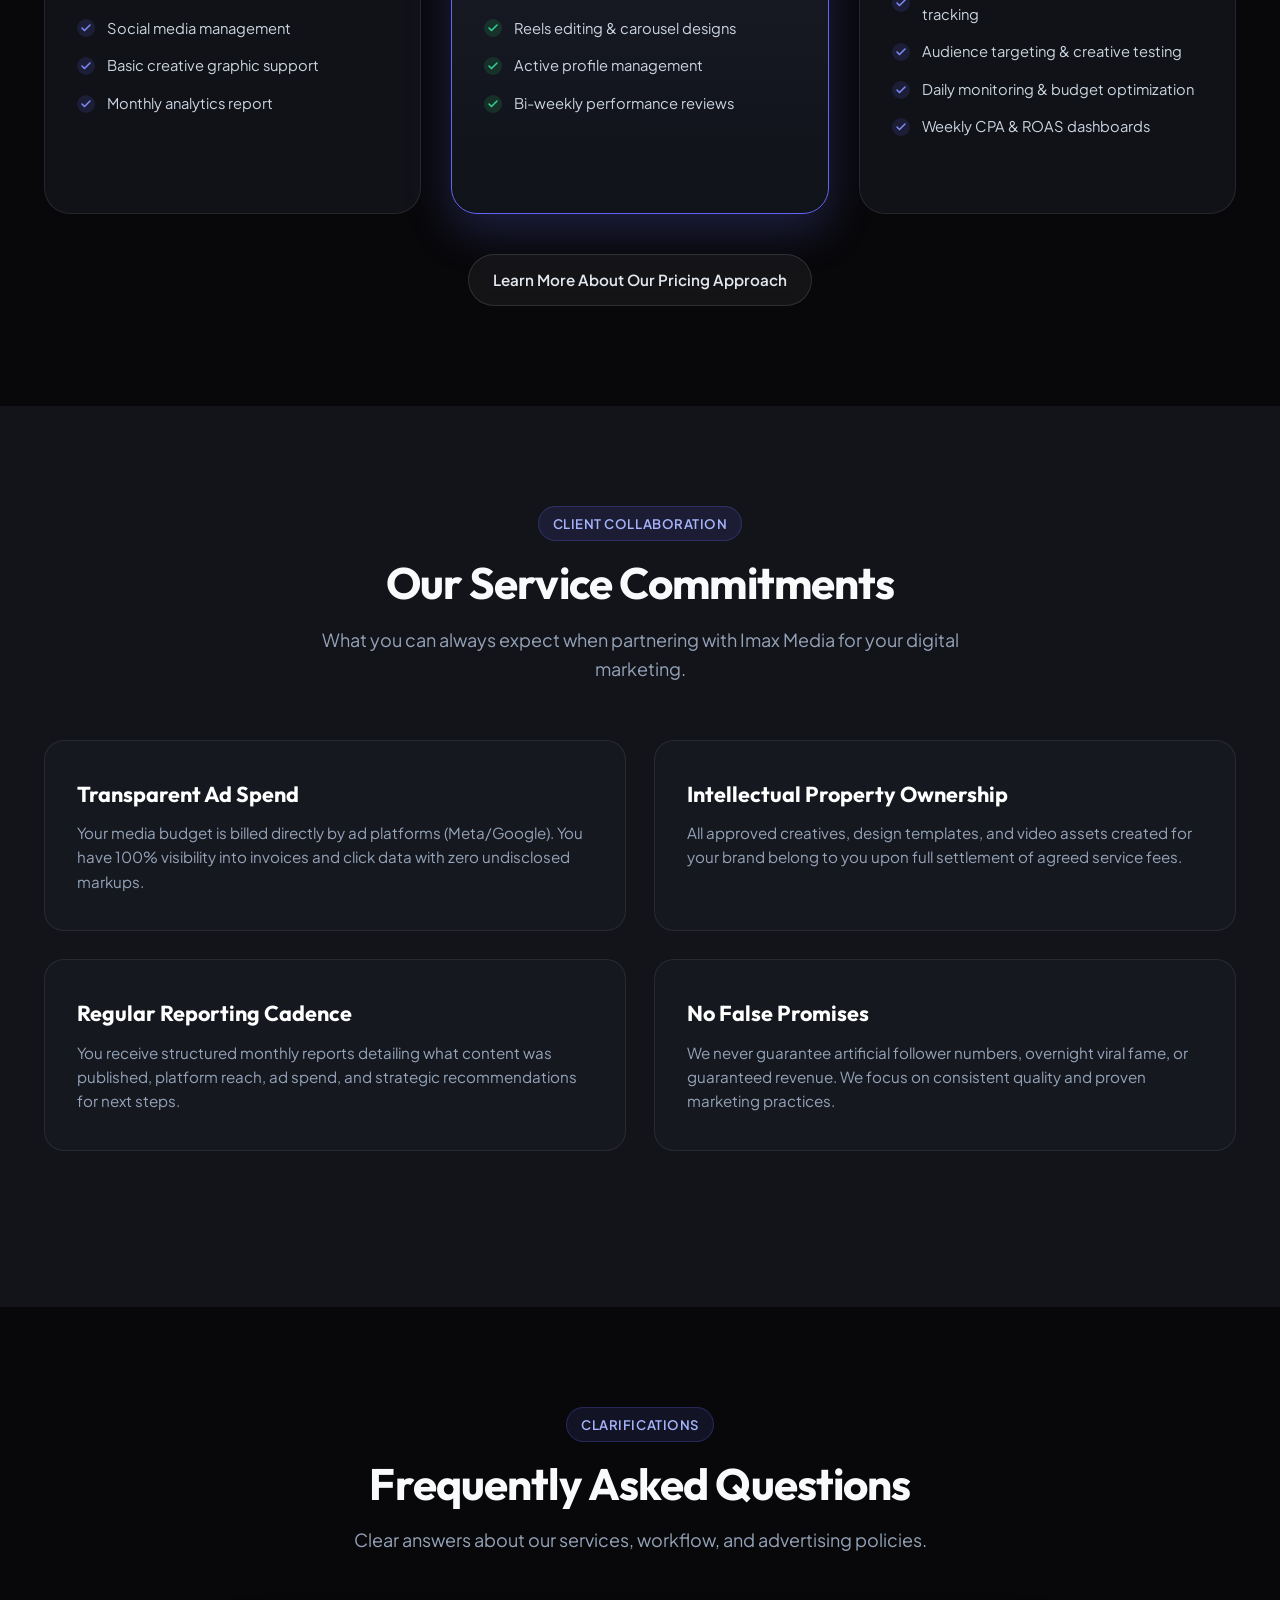
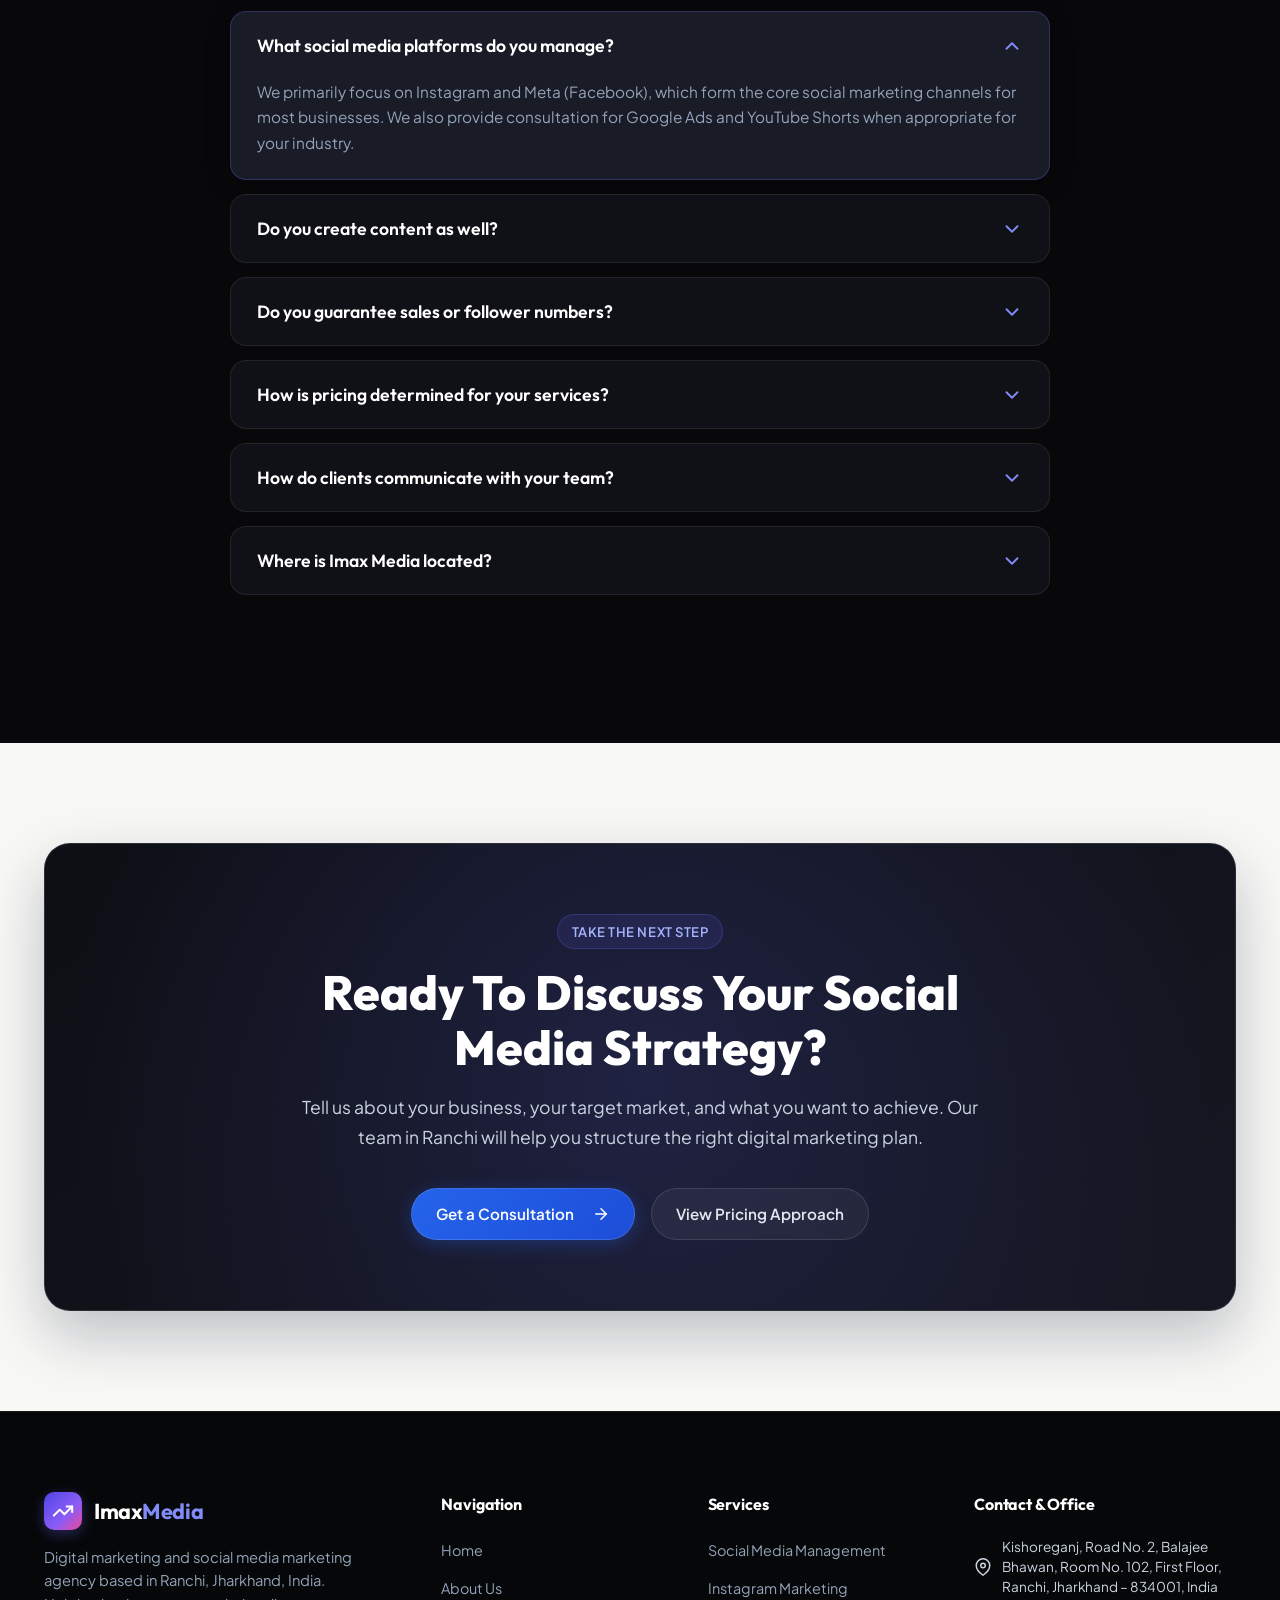
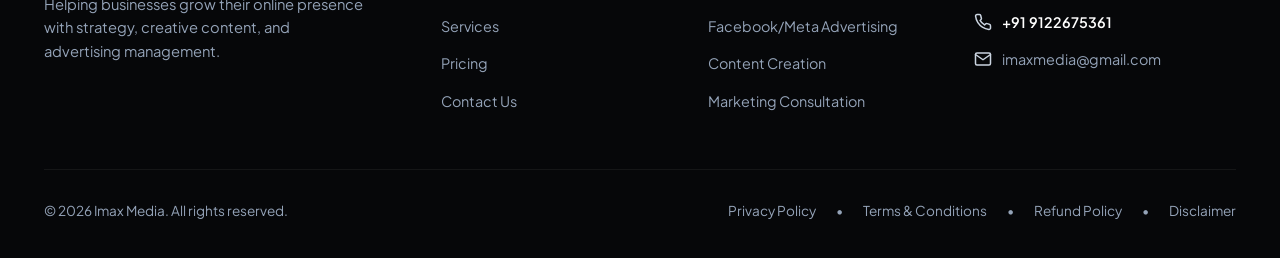
==== commit 58275c0d: "Implement full Google Ads policy compliance, multi-page site structure, transparent policies, and au" ====
--- a/index.html
+++ b/index.html
@@ -3,8 +3,9 @@
 <head>
   <meta charset="UTF-8">
   <meta name="viewport" content="width=device-width, initial-scale=1.0">
-  <title>Imax Media | Social Media Marketing Agency</title>
-  <meta name="description" content="Imax Media helps businesses build a stronger social presence and turn attention into meaningful growth through smart strategy, reels, content, and Meta Ads.">
+  <title>Imax Media | Digital Marketing & Social Media Marketing Agency Ranchi</title>
+  <meta name="description" content="Imax Media is a digital marketing and social media marketing agency based in Ranchi, Jharkhand, India. We provide social media management, Instagram marketing, Meta ads, content creation, and brand design.">
+  <link rel="canonical" href="https://www.imaxmedia.online/">
 
   <!-- Google tag (gtag.js) -->
   <script async src="https://www.googletagmanager.com/gtag/js?id=AW-18450549273"></script>
@@ -16,24 +17,45 @@
     gtag('config', 'AW-18450549273');
   </script>
 
-  <!-- Google Fonts: Outfit & Plus Jakarta Sans -->
+  <!-- Google Fonts -->
   <link rel="preconnect" href="https://fonts.googleapis.com">
   <link rel="preconnect" href="https://fonts.gstatic.com" crossorigin>
   <link href="https://fonts.googleapis.com/css2?family=Outfit:wght@400;500;600;700;800&family=Plus+Jakarta+Sans:wght@400;500;600;700&display=swap" rel="stylesheet">
 
-  <!-- Main Stylesheet -->
   <link rel="stylesheet" href="css/styles.css">
   <link rel="icon" href="data:image/svg+xml,<svg xmlns='http://www.w3.org/2000/svg' viewBox='0 0 100 100'><rect width='100' height='100' rx='25' fill='%236366f1'/><path d='M30 70 L50 30 L70 70 Z' fill='none' stroke='white' stroke-width='10' stroke-linecap='round' stroke-linejoin='round'/></svg>">
+
+  <!-- Organization / LocalBusiness Structured Data -->
+  <script type="application/ld+json">
+  {
+    "@context": "https://schema.org",
+    "@type": "ProfessionalService",
+    "name": "Imax Media",
+    "url": "https://www.imaxmedia.online/",
+    "telephone": "+919122675361",
+    "email": "imaxmedia@gmail.com",
+    "address": {
+      "@type": "PostalAddress",
+      "streetAddress": "Kishoreganj, Road No. 2, Balajee Bhawan, Room No. 102, First Floor",
+      "addressLocality": "Ranchi",
+      "addressRegion": "Jharkhand",
+      "postalCode": "834001",
+      "addressCountry": "IN"
+    },
+    "description": "Digital marketing and social media marketing agency based in Ranchi, Jharkhand, India. Offering social media management, Instagram marketing, Meta ads management, content creation, brand design, and marketing consultation.",
+    "priceRange": "$$"
+  }
+  </script>
 </head>
-<body>
+<body class="theme-dark">
 
   <!-- =========================================================================
        1. HEADER / NAVBAR (Sticky)
        ========================================================================= -->
   <header class="header">
     <div class="container nav-container">
-      <!-- Logo / Wordmark -->
-      <a href="#home" class="brand-logo" aria-label="Imax Media Home">
+      <!-- Logo -->
+      <a href="index.html" class="brand-logo" aria-label="Imax Media Home">
         <div class="logo-icon-box">
           <svg viewBox="0 0 24 24" fill="none" stroke="currentColor" stroke-width="2.2" stroke-linecap="round" stroke-linejoin="round">
             <polyline points="22 7 13.5 15.5 8.5 10.5 2 17"></polyline>
@@ -46,23 +68,18 @@
       <!-- Desktop Nav Menu -->
       <nav aria-label="Main Navigation">
         <ul class="nav-menu">
-          <li><a href="#home" class="nav-link active">Home</a></li>
-          <li><a href="#services" class="nav-link">Services</a></li>
-          <li><a href="#why-us" class="nav-link">Why Us</a></li>
-          <li><a href="#process" class="nav-link">Process</a></li>
-          <li><a href="#packages" class="nav-link">Packages</a></li>
-          <li><a href="#faq" class="nav-link">FAQ</a></li>
+          <li><a href="index.html" class="nav-link active">Home</a></li>
+          <li><a href="about.html" class="nav-link">About</a></li>
+          <li><a href="services.html" class="nav-link">Services</a></li>
+          <li><a href="pricing.html" class="nav-link">Pricing</a></li>
+          <li><a href="contact.html" class="nav-link">Contact</a></li>
         </ul>
       </nav>
 
       <!-- Right Desktop CTA -->
       <div class="nav-cta-wrap">
-        <a href="#" class="btn btn-primary nav-cta-btn" data-wa-message="Hi, I want ID">
-          Get Details
-          <svg viewBox="0 0 24 24" fill="none" stroke="currentColor" stroke-width="2" stroke-linecap="round" stroke-linejoin="round" style="width:16px;height:16px;margin-left:6px;">
-            <line x1="5" y1="12" x2="19" y2="12"></line>
-            <polyline points="12 5 19 12 12 19"></polyline>
-          </svg>
+        <a href="contact.html" class="btn btn-primary nav-cta-btn js-open-consultation">
+          Get a Consultation
         </a>
       </div>
 
@@ -79,33 +96,31 @@
   <div class="mobile-nav-backdrop" id="mobileNavBackdrop"></div>
   <aside class="mobile-nav-drawer" id="mobileNavDrawer">
     <ul class="mobile-nav-links">
-      <li><a href="#home" class="mobile-nav-link">Home</a></li>
-      <li><a href="#services" class="mobile-nav-link">Services</a></li>
-      <li><a href="#why-us" class="mobile-nav-link">Why Us</a></li>
-      <li><a href="#process" class="mobile-nav-link">Process</a></li>
-      <li><a href="#packages" class="mobile-nav-link">Packages</a></li>
-      <li><a href="#faq" class="mobile-nav-link">FAQ</a></li>
+      <li><a href="index.html" class="mobile-nav-link">Home</a></li>
+      <li><a href="about.html" class="mobile-nav-link">About</a></li>
+      <li><a href="services.html" class="mobile-nav-link">Services</a></li>
+      <li><a href="pricing.html" class="mobile-nav-link">Pricing</a></li>
+      <li><a href="contact.html" class="mobile-nav-link">Contact</a></li>
     </ul>
 
     <div class="mobile-nav-bottom">
-      <a href="#" class="btn btn-primary w-full" data-wa-message="Hi, I want ID">
-        Get Details
+      <a href="contact.html" class="btn btn-primary w-full js-open-consultation">
+        Get a Consultation
       </a>
-      <a href="#services" class="btn btn-secondary w-full">Explore Services</a>
+      <a href="services.html" class="btn btn-secondary w-full">Explore Services</a>
     </div>
   </aside>
 
   <main>
     <!-- =======================================================================
-         2. HERO SECTION — DARK BACKGROUND (#08080A) (Mobile-Oriented Centered)
+         2. HERO SECTION — Clear, Honest Agency Introduction
          ======================================================================= -->
     <section id="home" class="hero-section hero-centered-section theme-dark">
       <div class="container">
-        <!-- Hero Centered Content -->
         <div class="hero-content hero-content-centered reveal-on-scroll">
           <div class="hero-tagline-badge">
             <span class="badge-pulse"></span>
-            <span>Turn Your Social Presence Into Business Growth.</span>
+            <span>Digital Marketing & Social Media Agency • Ranchi, India</span>
           </div>
 
           <h1 class="hero-title">
@@ -113,17 +128,20 @@
           </h1>
 
           <p class="hero-copy">
-            From strategy and content to paid campaigns, we help businesses build a stronger social presence and turn attention into meaningful growth.
+            <strong>Imax Media is a digital marketing and social media marketing agency based in Ranchi, Jharkhand, India.</strong> We help businesses establish a consistent social media presence, craft engaging creative content, and manage strategic advertising campaigns across Meta and Google platforms.
           </p>
 
-          <!-- Centered Action Button -->
+          <!-- Centered Action Buttons -->
           <div class="hero-cta-group hero-cta-centered">
-            <a href="#" class="btn btn-hero-offer" data-wa-message="Hi, I want ID">
-              <span>Get Details</span>
+            <a href="contact.html" class="btn btn-hero-offer js-open-consultation">
+              <span>Get a Consultation</span>
               <svg viewBox="0 0 24 24" fill="none" stroke="currentColor" stroke-width="2.5" stroke-linecap="round" stroke-linejoin="round" style="width:20px;height:20px;margin-left:8px;">
                 <line x1="5" y1="12" x2="19" y2="12"></line>
                 <polyline points="12 5 19 12 12 19"></polyline>
               </svg>
+            </a>
+            <a href="services.html" class="btn btn-secondary" style="padding: 18px 32px; font-size: 1.05rem; border-radius: var(--radius-full);">
+              View All Services
             </a>
           </div>
 
@@ -135,26 +153,26 @@
                   <path d="M12 22s8-4 8-10V5l-8-3-8 3v7c0 6 8 10 8 10z"/>
                 </svg>
               </div>
-              <span>Strategy Driven</span>
+              <span>Strategy First</span>
             </div>
 
             <div class="trust-item">
               <div class="trust-item-icon">
                 <svg viewBox="0 0 24 24" fill="none" stroke="currentColor" stroke-width="2.5" stroke-linecap="round" stroke-linejoin="round">
-                  <polygon points="12 2 15.09 8.26 22 9.27 17 14.14 18.18 21.02 12 17.77 5.82 21.02 7 14.14 2 9.27 8.91 8.26 12 2"/>
-                </svg>
-              </div>
-              <span>Creative Content</span>
+                  <circle cx="12" cy="12" r="10"></circle>
+                  <polyline points="12 6 12 12 16 14"></polyline>
+                </svg>
+              </div>
+              <span>Consistent Execution</span>
             </div>
 
             <div class="trust-item">
               <div class="trust-item-icon">
                 <svg viewBox="0 0 24 24" fill="none" stroke="currentColor" stroke-width="2.5" stroke-linecap="round" stroke-linejoin="round">
-                  <circle cx="12" cy="12" r="10"/>
-                  <polyline points="12 6 12 12 16 14"/>
-                </svg>
-              </div>
-              <span>Performance Focused</span>
+                  <path d="M21 15a2 2 0 0 1-2 2H7l-4 4V5a2 2 0 0 1 2-2h14a2 2 0 0 1 2 2z"></path>
+                </svg>
+              </div>
+              <span>Direct Communication</span>
             </div>
           </div>
         </div>
@@ -162,15 +180,15 @@
     </section>
 
     <!-- =======================================================================
-         3. BEST SERVICES SECTION — LIGHT BACKGROUND (#F8F8F6)
+         3. SERVICES OVERVIEW — The 7 Genuine Services Provided
          ======================================================================= -->
     <section id="services" class="section-padding theme-light">
       <div class="container">
         <div class="section-header reveal-on-scroll">
-          <span class="section-badge section-badge-light">What We Do</span>
-          <h2 class="section-title">Our Best Services</h2>
+          <span class="section-badge section-badge-light">Our Specializations</span>
+          <h2 class="section-title">Actual Services We Provide</h2>
           <p class="section-subtitle">
-            Everything you need to build, manage and grow your social media presence.
+            Every service is tailored around your business needs with dedicated execution, transparent reporting, and zero unrealistic promises.
           </p>
         </div>
 
@@ -184,11 +202,32 @@
                 </svg>
               </div>
               <h3 class="service-title">Social Media Management</h3>
-              <p class="service-desc">Content planning, publishing and account management.</p>
-            </div>
-          </div>
-
-          <!-- Service 2: Instagram Growth Strategy -->
+              <p class="service-desc">
+                Consistent monthly publishing, content calendar planning, profile optimization, and monthly activity reporting.
+              </p>
+            </div>
+            <a href="services.html#smm" class="service-learn-more-link">View service details →</a>
+          </div>
+
+          <!-- Service 2: Social Media Marketing -->
+          <div class="service-card reveal-on-scroll">
+            <div class="service-card-top">
+              <div class="service-icon-box">
+                <svg viewBox="0 0 24 24" fill="none" stroke="currentColor" stroke-width="2" stroke-linecap="round" stroke-linejoin="round">
+                  <polygon points="1 6 1 22 8 18 16 22 23 18 23 2 16 6 8 2 1 6"></polygon>
+                  <line x1="8" y1="2" x2="8" y2="18"></line>
+                  <line x1="16" y1="6" x2="16" y2="22"></line>
+                </svg>
+              </div>
+              <h3 class="service-title">Social Media Marketing</h3>
+              <p class="service-desc">
+                Strategic brand positioning, target audience research, and promotional campaigns across digital channels.
+              </p>
+            </div>
+            <a href="services.html#smm-strategy" class="service-learn-more-link">View service details →</a>
+          </div>
+
+          <!-- Service 3: Instagram Marketing -->
           <div class="service-card reveal-on-scroll">
             <div class="service-card-top">
               <div class="service-icon-box">
@@ -198,12 +237,31 @@
                   <line x1="17.5" y1="6.5" x2="17.51" y2="6.5"></line>
                 </svg>
               </div>
-              <h3 class="service-title">Instagram Growth Strategy</h3>
-              <p class="service-desc">Audience research, content strategy and profile optimization.</p>
-            </div>
-          </div>
-
-          <!-- Service 3: Reels & Content Creation -->
+              <h3 class="service-title">Instagram Marketing</h3>
+              <p class="service-desc">
+                Feed aesthetics, short-form Reels strategy, informative carousels, and profile highlight curation.
+              </p>
+            </div>
+            <a href="services.html#instagram" class="service-learn-more-link">View service details →</a>
+          </div>
+
+          <!-- Service 4: Facebook/Meta Advertising -->
+          <div class="service-card reveal-on-scroll">
+            <div class="service-card-top">
+              <div class="service-icon-box">
+                <svg viewBox="0 0 24 24" fill="none" stroke="currentColor" stroke-width="2" stroke-linecap="round" stroke-linejoin="round">
+                  <path d="M12 2v20M17 5H9.5a3.5 3.5 0 0 0 0 7h5a3.5 3.5 0 0 1 0 7H6"></path>
+                </svg>
+              </div>
+              <h3 class="service-title">Facebook/Meta Advertising</h3>
+              <p class="service-desc">
+                Targeted ad campaign architecture, geographic targeting, creative testing, and transparent spend management.
+              </p>
+            </div>
+            <a href="services.html#meta-ads" class="service-learn-more-link">View service details →</a>
+          </div>
+
+          <!-- Service 5: Content Creation -->
           <div class="service-card reveal-on-scroll">
             <div class="service-card-top">
               <div class="service-icon-box">
@@ -212,25 +270,15 @@
                   <rect x="1" y="5" width="15" height="14" rx="2" ry="2"></rect>
                 </svg>
               </div>
-              <h3 class="service-title">Reels & Content Creation</h3>
-              <p class="service-desc">Scroll-stopping short-form content designed around your brand.</p>
-            </div>
-          </div>
-
-          <!-- Service 4: Meta Ads Management -->
-          <div class="service-card reveal-on-scroll">
-            <div class="service-card-top">
-              <div class="service-icon-box">
-                <svg viewBox="0 0 24 24" fill="none" stroke="currentColor" stroke-width="2" stroke-linecap="round" stroke-linejoin="round">
-                  <path d="M12 2v20M17 5H9.5a3.5 3.5 0 0 0 0 7h5a3.5 3.5 0 0 1 0 7H6"></path>
-                </svg>
-              </div>
-              <h3 class="service-title">Meta Ads Management</h3>
-              <p class="service-desc">Campaign setup, audience targeting, creative testing and optimization.</p>
-            </div>
-          </div>
-
-          <!-- Service 5: Creative & Brand Design -->
+              <h3 class="service-title">Content Creation</h3>
+              <p class="service-desc">
+                Short-form video editing, carousel slides, promotional banners, and persuasive copywriting.
+              </p>
+            </div>
+            <a href="services.html#content" class="service-learn-more-link">View service details →</a>
+          </div>
+
+          <!-- Service 6: Brand Design -->
           <div class="service-card reveal-on-scroll">
             <div class="service-card-top">
               <div class="service-icon-box">
@@ -241,76 +289,90 @@
                   <circle cx="11" cy="11" r="2"></circle>
                 </svg>
               </div>
-              <h3 class="service-title">Creative & Brand Design</h3>
-              <p class="service-desc">Social posts, promotional creatives and visual brand assets.</p>
-            </div>
-          </div>
-
-          <!-- Service 6: Social Media Strategy -->
-          <div class="service-card reveal-on-scroll">
+              <h3 class="service-title">Brand Design</h3>
+              <p class="service-desc">
+                Digital brand identity kits, social media post templates, banner assets, and color palette formatting.
+              </p>
+            </div>
+            <a href="services.html#branding" class="service-learn-more-link">View service details →</a>
+          </div>
+
+          <!-- Service 7: Digital Marketing Consultation -->
+          <div class="service-card reveal-on-scroll" style="grid-column: 1 / -1; max-width: 600px; margin: 0 auto; width: 100%;">
             <div class="service-card-top">
               <div class="service-icon-box">
                 <svg viewBox="0 0 24 24" fill="none" stroke="currentColor" stroke-width="2" stroke-linecap="round" stroke-linejoin="round">
-                  <polygon points="1 6 1 22 8 18 16 22 23 18 23 2 16 6 8 2 1 6"></polygon>
-                  <line x1="8" y1="2" x2="8" y2="18"></line>
-                  <line x1="16" y1="6" x2="16" y2="22"></line>
-                </svg>
-              </div>
-              <h3 class="service-title">Social Media Strategy</h3>
-              <p class="service-desc">A customized roadmap based on your business goals and audience.</p>
-            </div>
-          </div>
+                  <circle cx="12" cy="12" r="10"></circle>
+                  <path d="M9.09 9a3 3 0 0 1 5.83 1c0 2-3 3-3 3"></path>
+                  <line x1="12" y1="17" x2="12.01" y2="17"></line>
+                </svg>
+              </div>
+              <h3 class="service-title">Digital Marketing Consultation</h3>
+              <p class="service-desc">
+                One-on-one account audit, bottleneck identification, and actionable marketing roadmaps tailored to your commercial situation.
+              </p>
+            </div>
+            <a href="services.html#consulting" class="service-learn-more-link">View consultation details →</a>
+          </div>
+        </div>
+
+        <div style="text-align: center; margin-top: 40px;">
+          <a href="services.html" class="btn btn-primary">Explore Complete Service Details</a>
         </div>
       </div>
     </section>
 
     <!-- =======================================================================
-         4. WHY IMAX MEDIA — DARK CHARCOAL BACKGROUND (#13141A)
+         4. WHY CHOOSE IMAX MEDIA — Transparent Principles
          ======================================================================= -->
     <section id="why-us" class="section-padding theme-dark-alt">
       <div class="container">
         <div class="section-header reveal-on-scroll">
-          <span class="section-badge section-badge-dark">The Agency Edge</span>
-          <h2 class="section-title">Why Businesses Choose Imax Media</h2>
+          <span class="section-badge section-badge-dark">Agency Foundations</span>
+          <h2 class="section-title">Why Businesses Work With Us</h2>
           <p class="section-subtitle">
-            We operate as an extension of your team with direct communication, tailored strategy, and consistent execution.
+            We operate with straightforward collaboration, realistic goal setting, and direct communication.
           </p>
         </div>
 
         <div class="why-us-grid">
-          <!-- Feature 1 -->
           <div class="feature-block reveal-on-scroll">
             <div class="feature-number">PILLAR 01</div>
             <h3 class="feature-title">Strategy First</h3>
-            <p class="feature-desc">Every campaign starts with a clear strategy. We examine your target audience, competitors, and positioning before producing a single creative.</p>
-          </div>
-
-          <!-- Feature 2 -->
+            <p class="feature-desc">
+              Every campaign starts with a clear plan. We examine your target audience, competitors, and offer positioning before designing or posting creatives.
+            </p>
+          </div>
+
           <div class="feature-block reveal-on-scroll">
             <div class="feature-number">PILLAR 02</div>
-            <h3 class="feature-title">Creative That Fits Your Brand</h3>
-            <p class="feature-desc">Consistent visuals and messaging. We maintain your brand identity while crafting thumb-stopping reels, carousels, and promotional graphics.</p>
-          </div>
-
-          <!-- Feature 3 -->
+            <h3 class="feature-title">Brand-Consistent Creatives</h3>
+            <p class="feature-desc">
+              Original graphics and edited reels crafted to suit your brand identity and communicate value clearly to prospective buyers.
+            </p>
+          </div>
+
           <div class="feature-block reveal-on-scroll">
             <div class="feature-number">PILLAR 03</div>
             <h3 class="feature-title">Data-Informed Decisions</h3>
-            <p class="feature-desc">Use campaign and audience insights to improve performance. We analyze engagement numbers, CTR, and conversion cues to refine every cycle.</p>
-          </div>
-
-          <!-- Feature 4 -->
+            <p class="feature-desc">
+              We monitor click-through rates, cost per acquisition, and engagement cues to optimize campaign performance systematically.
+            </p>
+          </div>
+
           <div class="feature-block reveal-on-scroll">
             <div class="feature-number">PILLAR 04</div>
-            <h3 class="feature-title">Simple Communication</h3>
-            <p class="feature-desc">Easy, direct communication with our dedicated team. No bloated ticket portals or delayed responses—just straightforward collaboration.</p>
+            <h3 class="feature-title">Direct & Simple Communication</h3>
+            <p class="feature-desc">
+              Easy, direct communication with our dedicated team in Ranchi. No bloated ticket systems—just clear, responsive collaboration.
+            </p>
           </div>
         </div>
       </div>
     </section>
 
     <!-- =======================================================================
-         5. HOW IT WORKS — LIGHT BACKGROUND (#F8F8F6)
+         5. HOW IT WORKS — 3-Step Clear Workflow
          ======================================================================= -->
     <section id="process" class="section-padding theme-light">
       <div class="container">
@@ -318,262 +380,206 @@
           <span class="section-badge section-badge-light">Transparent Workflow</span>
           <h2 class="section-title">Simple Process. Clear Communication.</h2>
           <p class="section-subtitle">
-            A frictionless 3-step pathway designed to get your brand noticed without bureaucratic delays.
+            A frictionless pathway designed to get your brand noticed without unnecessary delays.
           </p>
         </div>
 
         <div class="process-timeline">
-          <!-- Step 01 -->
           <div class="process-step-card reveal-on-scroll">
             <div class="step-num-badge">01</div>
-            <h3 class="step-title">Tell Us About Your Business</h3>
-            <p class="step-desc">Connect with our specialists and share your goals, current social channels, target audience, and growth expectations.</p>
-          </div>
-
-          <!-- Step 02 -->
+            <h3 class="step-title">Initial Consultation</h3>
+            <p class="step-desc">
+              Connect with our team to share your business goals, target audience, existing social accounts, and marketing expectations.
+            </p>
+          </div>
+
           <div class="process-step-card reveal-on-scroll">
             <div class="step-num-badge">02</div>
-            <h3 class="step-title">Get Your Strategy</h3>
-            <p class="step-desc">We understand your audience, brand and requirements. We draft a tailored content blueprint, posting schedules, and paid campaign structure.</p>
-          </div>
-
-          <!-- Step 03 -->
+            <h3 class="step-title">Strategy & Proposal</h3>
+            <p class="step-desc">
+              We prepare a tailored roadmap outlining content schedules, creative deliverables, and ad campaign structures suited to your budget.
+            </p>
+          </div>
+
           <div class="process-step-card reveal-on-scroll">
             <div class="step-num-badge">03</div>
-            <h3 class="step-title">Start Growing</h3>
-            <p class="step-desc">Content, campaigns and ongoing optimization are handled according to the agreed plan, backed by transparent monthly check-ins.</p>
+            <h3 class="step-title">Execution & Reporting</h3>
+            <p class="step-desc">
+              Content and ad campaigns are executed according to the agreed plan, supported by regular monthly performance reviews.
+            </p>
           </div>
         </div>
       </div>
     </section>
 
     <!-- =======================================================================
-         6. PACKAGES — DARK BACKGROUND (#08080A)
+         6. PRICING OVERVIEW — Scope-Based Model
          ======================================================================= -->
     <section id="packages" class="section-padding theme-dark">
       <div class="container">
         <div class="section-header reveal-on-scroll">
-          <span class="section-badge section-badge-dark">Flexible Plans</span>
-          <h2 class="section-title">Choose What Fits Your Goals</h2>
+          <span class="section-badge section-badge-dark">Pricing Transparency</span>
+          <h2 class="section-title">Flexible, Scope-Based Packages</h2>
           <p class="section-subtitle">
-            Tailored agency tiers structured around your brand's growth phase. Transparent quotes with no fake urgency.
+            Pricing may vary depending on the scope, duration, advertising budget, number of platforms, and services required. Contact us for a customized quotation.
           </p>
         </div>
 
         <div class="packages-grid">
-          <!-- Package 1: Starter -->
+          <!-- Starter -->
           <div class="package-card reveal-on-scroll">
             <div class="package-header">
               <h3 class="package-tier-name">Starter</h3>
               <p class="package-for">For businesses beginning their social media journey.</p>
             </div>
-
             <div class="package-price-wrap">
               <div class="package-price-label">Pricing Model</div>
               <div class="package-price-value">Custom Quote</div>
             </div>
-
             <ul class="package-features-list">
               <li class="package-feature-item">
-                <span class="feature-check-icon">
-                  <svg viewBox="0 0 24 24" fill="none" stroke="currentColor" stroke-width="3" stroke-linecap="round" stroke-linejoin="round"><polyline points="20 6 9 17 4 12"></polyline></svg>
-                </span>
-                <span>Content planning</span>
-              </li>
-              <li class="package-feature-item">
-                <span class="feature-check-icon">
-                  <svg viewBox="0 0 24 24" fill="none" stroke="currentColor" stroke-width="3" stroke-linecap="round" stroke-linejoin="round"><polyline points="20 6 9 17 4 12"></polyline></svg>
-                </span>
+                <span class="feature-check-icon"><svg viewBox="0 0 24 24" fill="none" stroke="currentColor" stroke-width="3" stroke-linecap="round" stroke-linejoin="round"><polyline points="20 6 9 17 4 12"></polyline></svg></span>
+                <span>Content planning & scheduling</span>
+              </li>
+              <li class="package-feature-item">
+                <span class="feature-check-icon"><svg viewBox="0 0 24 24" fill="none" stroke="currentColor" stroke-width="3" stroke-linecap="round" stroke-linejoin="round"><polyline points="20 6 9 17 4 12"></polyline></svg></span>
                 <span>Social media management</span>
               </li>
               <li class="package-feature-item">
-                <span class="feature-check-icon">
-                  <svg viewBox="0 0 24 24" fill="none" stroke="currentColor" stroke-width="3" stroke-linecap="round" stroke-linejoin="round"><polyline points="20 6 9 17 4 12"></polyline></svg>
-                </span>
-                <span>Basic creative support</span>
-              </li>
-              <li class="package-feature-item">
-                <span class="feature-check-icon">
-                  <svg viewBox="0 0 24 24" fill="none" stroke="currentColor" stroke-width="3" stroke-linecap="round" stroke-linejoin="round"><polyline points="20 6 9 17 4 12"></polyline></svg>
-                </span>
-                <span>Monthly reporting</span>
+                <span class="feature-check-icon"><svg viewBox="0 0 24 24" fill="none" stroke="currentColor" stroke-width="3" stroke-linecap="round" stroke-linejoin="round"><polyline points="20 6 9 17 4 12"></polyline></svg></span>
+                <span>Basic creative graphic support</span>
+              </li>
+              <li class="package-feature-item">
+                <span class="feature-check-icon"><svg viewBox="0 0 24 24" fill="none" stroke="currentColor" stroke-width="3" stroke-linecap="round" stroke-linejoin="round"><polyline points="20 6 9 17 4 12"></polyline></svg></span>
+                <span>Monthly analytics report</span>
               </li>
             </ul>
           </div>
 
-          <!-- Package 2: Growth (Most Popular) -->
+          <!-- Growth -->
           <div class="package-card featured reveal-on-scroll">
-            <span class="popular-badge">Most Popular</span>
-
+            <span class="popular-badge">Comprehensive</span>
             <div class="package-header">
               <h3 class="package-tier-name">Growth</h3>
-              <p class="package-for">For businesses looking for consistent social media growth.</p>
-            </div>
-
+              <p class="package-for">For businesses looking for consistent content creation & organic reach.</p>
+            </div>
             <div class="package-price-wrap">
               <div class="package-price-label">Pricing Model</div>
               <div class="package-price-value">Custom Quote</div>
             </div>
-
             <ul class="package-features-list">
               <li class="package-feature-item">
-                <span class="feature-check-icon">
-                  <svg viewBox="0 0 24 24" fill="none" stroke="currentColor" stroke-width="3" stroke-linecap="round" stroke-linejoin="round"><polyline points="20 6 9 17 4 12"></polyline></svg>
-                </span>
-                <span>Advanced content strategy</span>
-              </li>
-              <li class="package-feature-item">
-                <span class="feature-check-icon">
-                  <svg viewBox="0 0 24 24" fill="none" stroke="currentColor" stroke-width="3" stroke-linecap="round" stroke-linejoin="round"><polyline points="20 6 9 17 4 12"></polyline></svg>
-                </span>
-                <span>Reels & creatives</span>
-              </li>
-              <li class="package-feature-item">
-                <span class="feature-check-icon">
-                  <svg viewBox="0 0 24 24" fill="none" stroke="currentColor" stroke-width="3" stroke-linecap="round" stroke-linejoin="round"><polyline points="20 6 9 17 4 12"></polyline></svg>
-                </span>
-                <span>Social media management</span>
-              </li>
-              <li class="package-feature-item">
-                <span class="feature-check-icon">
-                  <svg viewBox="0 0 24 24" fill="none" stroke="currentColor" stroke-width="3" stroke-linecap="round" stroke-linejoin="round"><polyline points="20 6 9 17 4 12"></polyline></svg>
-                </span>
-                <span>Performance insights</span>
+                <span class="feature-check-icon"><svg viewBox="0 0 24 24" fill="none" stroke="currentColor" stroke-width="3" stroke-linecap="round" stroke-linejoin="round"><polyline points="20 6 9 17 4 12"></polyline></svg></span>
+                <span>Dual platform content strategy</span>
+              </li>
+              <li class="package-feature-item">
+                <span class="feature-check-icon"><svg viewBox="0 0 24 24" fill="none" stroke="currentColor" stroke-width="3" stroke-linecap="round" stroke-linejoin="round"><polyline points="20 6 9 17 4 12"></polyline></svg></span>
+                <span>Reels editing & carousel designs</span>
+              </li>
+              <li class="package-feature-item">
+                <span class="feature-check-icon"><svg viewBox="0 0 24 24" fill="none" stroke="currentColor" stroke-width="3" stroke-linecap="round" stroke-linejoin="round"><polyline points="20 6 9 17 4 12"></polyline></svg></span>
+                <span>Active profile management</span>
+              </li>
+              <li class="package-feature-item">
+                <span class="feature-check-icon"><svg viewBox="0 0 24 24" fill="none" stroke="currentColor" stroke-width="3" stroke-linecap="round" stroke-linejoin="round"><polyline points="20 6 9 17 4 12"></polyline></svg></span>
+                <span>Bi-weekly performance reviews</span>
               </li>
             </ul>
           </div>
 
-          <!-- Package 3: Performance -->
+          <!-- Performance -->
           <div class="package-card reveal-on-scroll">
             <div class="package-header">
               <h3 class="package-tier-name">Performance</h3>
-              <p class="package-for">For businesses running serious paid campaigns.</p>
-            </div>
-
+              <p class="package-for">For companies running paid ad campaigns on Meta platforms.</p>
+            </div>
             <div class="package-price-wrap">
               <div class="package-price-label">Pricing Model</div>
               <div class="package-price-value">Custom Quote</div>
             </div>
-
             <ul class="package-features-list">
               <li class="package-feature-item">
-                <span class="feature-check-icon">
-                  <svg viewBox="0 0 24 24" fill="none" stroke="currentColor" stroke-width="3" stroke-linecap="round" stroke-linejoin="round"><polyline points="20 6 9 17 4 12"></polyline></svg>
-                </span>
-                <span>Meta Ads management</span>
-              </li>
-              <li class="package-feature-item">
-                <span class="feature-check-icon">
-                  <svg viewBox="0 0 24 24" fill="none" stroke="currentColor" stroke-width="3" stroke-linecap="round" stroke-linejoin="round"><polyline points="20 6 9 17 4 12"></polyline></svg>
-                </span>
-                <span>Creative testing</span>
-              </li>
-              <li class="package-feature-item">
-                <span class="feature-check-icon">
-                  <svg viewBox="0 0 24 24" fill="none" stroke="currentColor" stroke-width="3" stroke-linecap="round" stroke-linejoin="round"><polyline points="20 6 9 17 4 12"></polyline></svg>
-                </span>
-                <span>Audience optimization</span>
-              </li>
-              <li class="package-feature-item">
-                <span class="feature-check-icon">
-                  <svg viewBox="0 0 24 24" fill="none" stroke="currentColor" stroke-width="3" stroke-linecap="round" stroke-linejoin="round"><polyline points="20 6 9 17 4 12"></polyline></svg>
-                </span>
-                <span>Performance reporting</span>
+                <span class="feature-check-icon"><svg viewBox="0 0 24 24" fill="none" stroke="currentColor" stroke-width="3" stroke-linecap="round" stroke-linejoin="round"><polyline points="20 6 9 17 4 12"></polyline></svg></span>
+                <span>Meta Ads campaign setup & pixel tracking</span>
+              </li>
+              <li class="package-feature-item">
+                <span class="feature-check-icon"><svg viewBox="0 0 24 24" fill="none" stroke="currentColor" stroke-width="3" stroke-linecap="round" stroke-linejoin="round"><polyline points="20 6 9 17 4 12"></polyline></svg></span>
+                <span>Audience targeting & creative testing</span>
+              </li>
+              <li class="package-feature-item">
+                <span class="feature-check-icon"><svg viewBox="0 0 24 24" fill="none" stroke="currentColor" stroke-width="3" stroke-linecap="round" stroke-linejoin="round"><polyline points="20 6 9 17 4 12"></polyline></svg></span>
+                <span>Daily monitoring & budget optimization</span>
+              </li>
+              <li class="package-feature-item">
+                <span class="feature-check-icon"><svg viewBox="0 0 24 24" fill="none" stroke="currentColor" stroke-width="3" stroke-linecap="round" stroke-linejoin="round"><polyline points="20 6 9 17 4 12"></polyline></svg></span>
+                <span>Weekly CPA & ROAS dashboards</span>
               </li>
             </ul>
           </div>
         </div>
+
+        <div style="text-align: center; margin-top: 40px;">
+          <a href="pricing.html" class="btn btn-secondary">Learn More About Our Pricing Approach</a>
+        </div>
       </div>
     </section>
 
     <!-- =======================================================================
-         7. SOCIAL PROOF — LIGHT BACKGROUND (#F8F8F6)
+         7. SERVICE COMMITMENT & COLLABORATION ETHICS
+         (Replacing unverified sample testimonials with honest agency standards)
          ======================================================================= -->
-    <section id="proof" class="section-padding theme-light">
+    <section class="section-padding theme-dark-alt">
       <div class="container">
         <div class="section-header reveal-on-scroll">
-          <span class="section-badge section-badge-light">Client Collaboration Model</span>
-          <h2 class="section-title">Built Around Better Social Experiences</h2>
-          <div class="proof-disclaimer">
-            <svg viewBox="0 0 24 24" width="16" height="16" fill="none" stroke="currentColor" stroke-width="2"><circle cx="12" cy="12" r="10"></circle><line x1="12" y1="16" x2="12" y2="12"></line><line x1="12" y1="8" x2="12.01" y2="8"></line></svg>
-            <span>Representative client partnership feedback frameworks</span>
-          </div>
+          <span class="section-badge section-badge-dark">Client Collaboration</span>
+          <h2 class="section-title">Our Service Commitments</h2>
           <p class="section-subtitle">
-            How modern businesses collaborate with Imax Media to build structured digital workflows.
+            What you can always expect when partnering with Imax Media for your digital marketing.
           </p>
         </div>
 
-        <div class="testimonials-grid">
-          <!-- Card 1 -->
-          <div class="testimonial-card reveal-on-scroll">
-            <div class="testimonial-quote-icon">
-              <svg viewBox="0 0 24 24" fill="currentColor">
-                <path d="M14.017 21v-7.391c0-5.704 3.731-9.57 8.983-10.609l.995 2.151c-2.432.917-3.995 3.638-3.995 5.849h4v10h-9.983zm-14.017 0v-7.391c0-5.704 3.748-9.57 9-10.609l.996 2.151c-2.433.917-3.996 3.638-3.996 5.849h3.983v10h-9.983z"/>
-              </svg>
-            </div>
-            <p class="testimonial-text">
-              “Imax Media streamlined our entire content calendar. Having short-form reels scripted and edited consistently gave our feed the aesthetic cohesion we had been missing for months.”
-            </p>
-            <div class="client-profile">
-              <div class="client-avatar">AK</div>
-              <div>
-                <div class="client-name">Aarav K. [Sample Client]</div>
-                <div class="client-meta">Founder, D2C Lifestyle Goods</div>
-              </div>
-            </div>
-          </div>
-
-          <!-- Card 2 -->
-          <div class="testimonial-card reveal-on-scroll">
-            <div class="testimonial-quote-icon">
-              <svg viewBox="0 0 24 24" fill="currentColor">
-                <path d="M14.017 21v-7.391c0-5.704 3.731-9.57 8.983-10.609l.995 2.151c-2.432.917-3.995 3.638-3.995 5.849h4v10h-9.983zm-14.017 0v-7.391c0-5.704 3.748-9.57 9-10.609l.996 2.151c-2.433.917-3.996 3.638-3.996 5.849h3.983v10h-9.983z"/>
-              </svg>
-            </div>
-            <p class="testimonial-text">
-              “Direct communication with their team makes iterations effortless. Their creative testing approach on Meta helped us identify our highest-converting audience segments quickly.”
-            </p>
-            <div class="client-profile">
-              <div class="client-avatar">SM</div>
-              <div>
-                <div class="client-name">Sara M. [Sample Client]</div>
-                <div class="client-meta">Marketing Lead, Boutique Studio</div>
-              </div>
-            </div>
-          </div>
-
-          <!-- Card 3 -->
-          <div class="testimonial-card reveal-on-scroll">
-            <div class="testimonial-quote-icon">
-              <svg viewBox="0 0 24 24" fill="currentColor">
-                <path d="M14.017 21v-7.391c0-5.704 3.731-9.57 8.983-10.609l.995 2.151c-2.432.917-3.995 3.638-3.995 5.849h4v10h-9.983zm-14.017 0v-7.391c0-5.704 3.748-9.57 9-10.609l.996 2.151c-2.433.917-3.996 3.638-3.996 5.849h3.983v10h-9.983z"/>
-              </svg>
-            </div>
-            <p class="testimonial-text">
-              “No fluff, no exaggerated promises. Imax Media delivered clean brand visuals and regular reporting that accurately explained what resonated with our business audience.”
-            </p>
-            <div class="client-profile">
-              <div class="client-avatar">RV</div>
-              <div>
-                <div class="client-name">Rohan V. [Sample Client]</div>
-                <div class="client-meta">Operations Director, B2B SaaS</div>
-              </div>
-            </div>
+        <div class="why-us-grid">
+          <div class="feature-block reveal-on-scroll">
+            <h3 class="feature-title">Transparent Ad Spend</h3>
+            <p class="feature-desc">
+              Your media budget is billed directly by ad platforms (Meta/Google). You have 100% visibility into invoices and click data with zero undisclosed markups.
+            </p>
+          </div>
+
+          <div class="feature-block reveal-on-scroll">
+            <h3 class="feature-title">Intellectual Property Ownership</h3>
+            <p class="feature-desc">
+              All approved creatives, design templates, and video assets created for your brand belong to you upon full settlement of agreed service fees.
+            </p>
+          </div>
+
+          <div class="feature-block reveal-on-scroll">
+            <h3 class="feature-title">Regular Reporting Cadence</h3>
+            <p class="feature-desc">
+              You receive structured monthly reports detailing what content was published, platform reach, ad spend, and strategic recommendations for next steps.
+            </p>
+          </div>
+
+          <div class="feature-block reveal-on-scroll">
+            <h3 class="feature-title">No False Promises</h3>
+            <p class="feature-desc">
+              We never guarantee artificial follower numbers, overnight viral fame, or guaranteed revenue. We focus on consistent quality and proven marketing practices.
+            </p>
           </div>
         </div>
       </div>
     </section>
 
     <!-- =======================================================================
-         8. FAQ — DARK CHARCOAL BACKGROUND (#13141A)
+         8. FAQ — Frequently Asked Questions
          ======================================================================= -->
-    <section id="faq" class="section-padding theme-dark-alt">
+    <section id="faq" class="section-padding theme-dark">
       <div class="container">
         <div class="section-header reveal-on-scroll">
           <span class="section-badge section-badge-dark">Clarifications</span>
           <h2 class="section-title">Frequently Asked Questions</h2>
           <p class="section-subtitle">
-            Clear answers to common questions about our agency services, delivery model, and workflow.
+            Clear answers about our services, workflow, and advertising policies.
           </p>
         </div>
 
@@ -588,7 +594,7 @@
             </button>
             <div class="faq-answer-panel">
               <div class="faq-answer-inner">
-                We primarily focus on Instagram and Meta (Facebook), which form the strongest organic and paid acquisition channels for most consumer and B2B brands. We also assist with LinkedIn strategy and YouTube Shorts when relevant to your industry.
+                We primarily focus on Instagram and Meta (Facebook), which form the core social marketing channels for most businesses. We also provide consultation for Google Ads and YouTube Shorts when appropriate for your industry.
               </div>
             </div>
           </div>
@@ -603,7 +609,7 @@
             </button>
             <div class="faq-answer-panel">
               <div class="faq-answer-inner">
-                Yes! We handle copywriting, graphic design, carousel design, and short-form video editing (Reels/Shorts). You can share your raw video clips or brand assets, and our team turns them into polished, scroll-stopping social content.
+                Yes! Our content creation services include graphic design, multi-slide carousels, and short-form video editing (Reels/Shorts). You can share raw clips or product photos, and our team turns them into structured social media content.
               </div>
             </div>
           </div>
@@ -611,14 +617,14 @@
           <!-- FAQ 3 -->
           <div class="faq-item">
             <button class="faq-question-btn" type="button">
-              <span>Do you manage Meta Ads?</span>
+              <span>Do you guarantee sales or follower numbers?</span>
               <svg class="faq-icon-arrow" viewBox="0 0 24 24" fill="none" stroke="currentColor" stroke-width="2" stroke-linecap="round" stroke-linejoin="round">
                 <polyline points="6 9 12 15 18 9"></polyline>
               </svg>
             </button>
             <div class="faq-answer-panel">
               <div class="faq-answer-inner">
-                Yes. Our Meta Ads Management includes complete campaign architecture: pixel tracking, custom audience configuration, creative testing, copy variations, and weekly ROAS/CPA optimization.
+                No. We believe in complete honesty. Advertising and social performance depend on multiple factors including product demand, pricing, audience responsiveness, market competition, and third-party platform algorithms. We do not make false revenue or follower guarantees.
               </div>
             </div>
           </div>
@@ -626,14 +632,14 @@
           <!-- FAQ 4 -->
           <div class="faq-item">
             <button class="faq-question-btn" type="button">
-              <span>Can you create a custom package?</span>
+              <span>How is pricing determined for your services?</span>
               <svg class="faq-icon-arrow" viewBox="0 0 24 24" fill="none" stroke="currentColor" stroke-width="2" stroke-linecap="round" stroke-linejoin="round">
                 <polyline points="6 9 12 15 18 9"></polyline>
               </svg>
             </button>
             <div class="faq-answer-panel">
               <div class="faq-answer-inner">
-                Absolutely. Every business has unique needs. If our Starter, Growth, or Performance tiers do not match your exact scope, we will structure a bespoke quote tailored to your posting frequency, ad spend, and creative requirements.
+                Pricing varies depending on project scope, duration, number of platforms, posting frequency, and whether paid advertising management is needed. We provide customized, transparent quotations after an initial briefing.
               </div>
             </div>
           </div>
@@ -641,14 +647,14 @@
           <!-- FAQ 5 -->
           <div class="faq-item">
             <button class="faq-question-btn" type="button">
-              <span>How do we communicate with your team?</span>
+              <span>How do clients communicate with your team?</span>
               <svg class="faq-icon-arrow" viewBox="0 0 24 24" fill="none" stroke="currentColor" stroke-width="2" stroke-linecap="round" stroke-linejoin="round">
                 <polyline points="6 9 12 15 18 9"></polyline>
               </svg>
             </button>
             <div class="faq-answer-panel">
               <div class="faq-answer-inner">
-                We believe in frictionless, fast communication. You get a direct, dedicated communication channel with our team for day-to-day updates, quick feedback, and asset approvals, complemented by organized monthly performance reports.
+                We believe in simple, direct communication. You have direct access to our specialists via phone (+91 9122675361), email (imaxmedia@gmail.com), or WhatsApp for day-to-day approvals and campaign discussions.
               </div>
             </div>
           </div>
@@ -656,14 +662,14 @@
           <!-- FAQ 6 -->
           <div class="faq-item">
             <button class="faq-question-btn" type="button">
-              <span>How do I get started?</span>
+              <span>Where is Imax Media located?</span>
               <svg class="faq-icon-arrow" viewBox="0 0 24 24" fill="none" stroke="currentColor" stroke-width="2" stroke-linecap="round" stroke-linejoin="round">
                 <polyline points="6 9 12 15 18 9"></polyline>
               </svg>
             </button>
             <div class="faq-answer-panel">
               <div class="faq-answer-inner">
-                Getting started takes less than 2 minutes. Click the "Get Details" button, share your current social links, and we will schedule an initial briefing to outline your customized roadmap.
+                We are located at Kishoreganj, Road No. 2, Balajee Bhawan, Room No. 102, First Floor, Ranchi, Jharkhand – 834001, India.
               </div>
             </div>
           </div>
@@ -672,36 +678,29 @@
     </section>
 
     <!-- =======================================================================
-         9. FINAL CTA — LIGHT/DARK CONTRAST SECTION
+         9. FINAL CTA SECTION
          ======================================================================= -->
     <section class="final-cta-section">
       <div class="container">
         <div class="final-cta-card reveal-on-scroll">
           <div class="final-cta-content">
             <span class="section-badge section-badge-dark">Take The Next Step</span>
-            <h2 class="final-cta-title">Ready To Build A Stronger Social Presence?</h2>
+            <h2 class="final-cta-title">Ready To Discuss Your Social Media Strategy?</h2>
             <p class="final-cta-copy">
-              Tell us about your business, your goals and what you want to achieve. Our team will help you find the right social media solution.
+              Tell us about your business, your target market, and what you want to achieve. Our team in Ranchi will help you structure the right digital marketing plan.
             </p>
 
             <div class="final-cta-btn-row">
-              <a href="#" class="btn btn-primary" data-wa-message="Hi, I want ID">
-                Get Details
+              <a href="contact.html" class="btn btn-primary js-open-consultation">
+                Get a Consultation
                 <svg viewBox="0 0 24 24" fill="none" stroke="currentColor" stroke-width="2" stroke-linecap="round" stroke-linejoin="round" style="width:18px;height:18px;margin-left:8px;">
                   <line x1="5" y1="12" x2="19" y2="12"></line>
                   <polyline points="12 5 19 12 12 19"></polyline>
                 </svg>
               </a>
-
-              <button type="button" class="btn btn-secondary js-open-consultation">
-                Get a Free Consultation
-                <svg viewBox="0 0 24 24" fill="none" stroke="currentColor" stroke-width="2" stroke-linecap="round" stroke-linejoin="round">
-                  <path d="M14 2H6a2 2 0 0 0-2 2v16a2 2 0 0 0 2 2h12a2 2 0 0 0 2-2V8z"></path>
-                  <polyline points="14 2 14 8 20 8"></polyline>
-                  <line x1="12" y1="18" x2="12" y2="12"></line>
-                  <line x1="9" y1="15" x2="15" y2="15"></line>
-                </svg>
-              </button>
+              <a href="pricing.html" class="btn btn-secondary">
+                View Pricing Approach
+              </a>
             </div>
           </div>
         </div>
@@ -710,14 +709,14 @@
   </main>
 
   <!-- =========================================================================
-       10. FOOTER — DARK BACKGROUND (#060709)
+       10. FOOTER — Complete Business Address & Legal Pages
        ========================================================================= -->
   <footer class="footer">
     <div class="container">
       <div class="footer-top-grid">
         <!-- Col 1: Brand Info -->
         <div class="footer-brand-col">
-          <a href="#home" class="brand-logo" aria-label="Imax Media Home">
+          <a href="index.html" class="brand-logo" aria-label="Imax Media Home">
             <div class="logo-icon-box">
               <svg viewBox="0 0 24 24" fill="none" stroke="currentColor" stroke-width="2.2" stroke-linecap="round" stroke-linejoin="round">
                 <polyline points="22 7 13.5 15.5 8.5 10.5 2 17"></polyline>
@@ -727,7 +726,7 @@
             <div class="brand-text">Imax<span>Media</span></div>
           </a>
           <p>
-            Social media strategy, content and performance solutions for growing businesses.
+            Digital marketing and social media marketing agency based in Ranchi, Jharkhand, India. Helping businesses grow their online presence with strategy, creative content, and advertising management.
           </p>
         </div>
 
@@ -735,10 +734,11 @@
         <div>
           <h4 class="footer-col-title">Navigation</h4>
           <ul class="footer-links-list">
-            <li class="footer-link-item"><a href="#home">Home</a></li>
-            <li class="footer-link-item"><a href="#services">Services</a></li>
-            <li class="footer-link-item"><a href="#why-us">About / Why Us</a></li>
-            <li class="footer-link-item"><a href="#faq">FAQ</a></li>
+            <li class="footer-link-item"><a href="index.html">Home</a></li>
+            <li class="footer-link-item"><a href="about.html">About Us</a></li>
+            <li class="footer-link-item"><a href="services.html">Services</a></li>
+            <li class="footer-link-item"><a href="pricing.html">Pricing</a></li>
+            <li class="footer-link-item"><a href="contact.html">Contact Us</a></li>
           </ul>
         </div>
 
@@ -746,23 +746,41 @@
         <div>
           <h4 class="footer-col-title">Services</h4>
           <ul class="footer-links-list">
-            <li class="footer-link-item"><a href="#services">Instagram Growth</a></li>
-            <li class="footer-link-item"><a href="#services">Reels & Content</a></li>
-            <li class="footer-link-item"><a href="#services">Meta Ads Management</a></li>
-            <li class="footer-link-item"><a href="#services">Brand Strategy</a></li>
+            <li class="footer-link-item"><a href="services.html#smm">Social Media Management</a></li>
+            <li class="footer-link-item"><a href="services.html#instagram">Instagram Marketing</a></li>
+            <li class="footer-link-item"><a href="services.html#meta-ads">Facebook/Meta Advertising</a></li>
+            <li class="footer-link-item"><a href="services.html#content">Content Creation</a></li>
+            <li class="footer-link-item"><a href="services.html#consulting">Marketing Consultation</a></li>
           </ul>
         </div>
 
-        <!-- Col 4: Contact -->
+        <!-- Col 4: Contact & Office -->
         <div>
-          <h4 class="footer-col-title">Contact</h4>
+          <h4 class="footer-col-title">Contact & Office</h4>
           <div class="footer-contact-item">
-            <svg viewBox="0 0 24 24" fill="none" stroke="currentColor" stroke-width="2" stroke-linecap="round" stroke-linejoin="round" style="color: var(--primary-accent);">
+            <svg viewBox="0 0 24 24" fill="none" stroke="currentColor" stroke-width="2" stroke-linecap="round" stroke-linejoin="round" style="color: var(--primary-accent); flex-shrink: 0;">
+              <path d="M21 10c0 7-9 13-9 13s-9-6-9-13a9 9 0 0 1 18 0z"></path>
+              <circle cx="12" cy="10" r="3"></circle>
+            </svg>
+            <div style="font-size: 0.85rem; color: #cbd5e1; line-height: 1.45;">
+              Kishoreganj, Road No. 2, Balajee Bhawan, Room No. 102, First Floor, Ranchi, Jharkhand – 834001, India
+            </div>
+          </div>
+          <div class="footer-contact-item" style="margin-top: 10px;">
+            <svg viewBox="0 0 24 24" fill="none" stroke="currentColor" stroke-width="2" stroke-linecap="round" stroke-linejoin="round" style="color: var(--primary-accent); flex-shrink: 0;">
               <path d="M22 16.92v3a2 2 0 0 1-2.18 2 19.79 19.79 0 0 1-8.63-3.07 19.5 19.5 0 0 1-6-6 19.79 19.79 0 0 1-3.07-8.67A2 2 0 0 1 4.11 2h3a2 2 0 0 1 2 1.72 12.84 12.84 0 0 0 .7 2.81 2 2 0 0 1-.45 2.11L8.09 9.91a16 16 0 0 0 6 6l1.27-1.27a2 2 0 0 1 2.11-.45 12.84 12.84 0 0 0 2.81.7A2 2 0 0 1 22 16.92z"></path>
             </svg>
             <div>
-              <div style="font-weight: 700; color: #ffffff; font-size: 1rem;">+91 91226 75361</div>
-              <div style="font-size: 0.8rem; color: #94a3b8;">Direct Agency Line</div>
+              <a href="tel:+919122675361" style="color: #ffffff; font-weight: 600; text-decoration: none;">+91 9122675361</a>
+            </div>
+          </div>
+          <div class="footer-contact-item" style="margin-top: 10px;">
+            <svg viewBox="0 0 24 24" fill="none" stroke="currentColor" stroke-width="2" stroke-linecap="round" stroke-linejoin="round" style="color: var(--primary-accent); flex-shrink: 0;">
+              <path d="M4 4h16c1.1 0 2 .9 2 2v12c0 1.1-.9 2-2 2H4c-1.1 0-2-.9-2-2V6c0-1.1.9-2 2-2z"></path>
+              <polyline points="22,6 12,13 2,6"></polyline>
+            </svg>
+            <div>
+              <a href="mailto:imaxmedia@gmail.com" style="color: #94a3b8; text-decoration: none;">imaxmedia@gmail.com</a>
             </div>
           </div>
         </div>
@@ -772,159 +790,68 @@
       <div class="footer-bottom-bar">
         <div>© 2026 Imax Media. All rights reserved.</div>
         <div class="footer-legal-links">
-          <button type="button" class="legal-btn" id="openPrivacyModal">Privacy Policy</button>
+          <a href="privacy-policy.html" class="legal-btn">Privacy Policy</a>
           <span>•</span>
-          <button type="button" class="legal-btn" id="openTermsModal">Terms & Conditions</button>
+          <a href="terms-and-conditions.html" class="legal-btn">Terms & Conditions</a>
+          <span>•</span>
+          <a href="refund-and-cancellation-policy.html" class="legal-btn">Refund Policy</a>
+          <span>•</span>
+          <a href="disclaimer.html" class="legal-btn">Disclaimer</a>
         </div>
       </div>
     </div>
   </footer>
 
   <!-- =========================================================================
-       11. AUTO WELCOME POPUP MODAL (Displays on Website Open)
-       ========================================================================= -->
-  <div class="modal-overlay auto-popup-overlay" id="autoWelcomeModal" role="dialog" aria-modal="true" aria-labelledby="autoPopupTitle">
-    <div class="modal-window auto-popup-window">
-      <button type="button" class="modal-close-btn" id="autoPopupCloseBtn" aria-label="Close modal">✕</button>
-
-      <div class="auto-popup-header">
-        <div class="auto-popup-badge">
-          <span class="badge-pulse"></span>
-          <span>Direct Agency Channel</span>
-        </div>
-        <h3 class="auto-popup-title" id="autoPopupTitle">More Details... <span>IMax Media</span></h3>
-        <p class="auto-popup-subtitle">
-          Turn your social media into consistent business growth. Connect directly with our team for customized campaign blueprints and pricing.
-        </p>
-      </div>
-
-      <div class="auto-popup-features">
-        <div class="auto-popup-feature-item">
-          <div class="auto-popup-icon">
-            <svg viewBox="0 0 24 24" fill="none" stroke="currentColor" stroke-width="2.5" stroke-linecap="round" stroke-linejoin="round"><polyline points="20 6 9 17 4 12"></polyline></svg>
-          </div>
-          <div>
-            <strong>Tailored Growth Strategy</strong>
-            <p>Custom social media & advertising roadmaps</p>
-          </div>
-        </div>
-
-        <div class="auto-popup-feature-item">
-          <div class="auto-popup-icon">
-            <svg viewBox="0 0 24 24" fill="none" stroke="currentColor" stroke-width="2.5" stroke-linecap="round" stroke-linejoin="round"><polyline points="20 6 9 17 4 12"></polyline></svg>
-          </div>
-          <div>
-            <strong>Instant WhatsApp Support</strong>
-            <p>Direct communication without ticket queues</p>
-          </div>
-        </div>
-
-        <div class="auto-popup-feature-item">
-          <div class="auto-popup-icon">
-            <svg viewBox="0 0 24 24" fill="none" stroke="currentColor" stroke-width="2.5" stroke-linecap="round" stroke-linejoin="round"><polyline points="20 6 9 17 4 12"></polyline></svg>
-          </div>
-          <div>
-            <strong>Fast Project Kickoff</strong>
-            <p>Quick onboarding tailored to your brand</p>
-          </div>
-        </div>
-      </div>
-
-      <div class="auto-popup-action">
-        <a href="#" class="btn btn-hero-offer btn-popup-cta w-full" id="autoPopupCtaBtn" data-wa-message="Hi, I want ID">
-          <span>Get Details</span>
-          <svg viewBox="0 0 24 24" fill="none" stroke="currentColor" stroke-width="2.5" stroke-linecap="round" stroke-linejoin="round" style="width:20px;height:20px;margin-left:8px;">
-            <line x1="5" y1="12" x2="19" y2="12"></line>
-            <polyline points="12 5 19 12 12 19"></polyline>
-          </svg>
-        </a>
-        <button type="button" class="auto-popup-dismiss" id="autoPopupDismissBtn">Browse Website Instead</button>
-      </div>
-    </div>
-  </div>
-
-  <!-- =========================================================================
-       12. INTERACTIVE MODAL: FREE CONSULTATION (Pre-fills WhatsApp)
+       11. INTERACTIVE CONSULTATION MODAL (Clean, User-Triggered on Click)
        ========================================================================= -->
   <div class="modal-overlay" id="consultationModal" role="dialog" aria-modal="true" aria-labelledby="consultationTitle">
     <div class="modal-window">
       <button type="button" class="modal-close-btn" id="consultationCloseBtn" aria-label="Close modal">✕</button>
       <div class="modal-header">
-        <h3 class="modal-title" id="consultationTitle">Get a Free Consultation</h3>
+        <h3 class="modal-title" id="consultationTitle">Get a Consultation</h3>
         <p class="modal-subtitle">Tell us about your brand and receive tailored recommendations directly from our team.</p>
       </div>
 
       <form id="consultationForm">
         <div class="form-group">
-          <label class="form-label" for="consultName">Your Name</label>
-          <input type="text" id="consultName" class="form-input" placeholder="e.g. Alex Morgan" required>
+          <label class="form-label" for="consultName">Your Name *</label>
+          <input type="text" id="consultName" class="form-input" placeholder="e.g. Rahul Sharma" required>
         </div>
 
         <div class="form-group">
-          <label class="form-label" for="consultBusiness">Business / Brand Name</label>
+          <label class="form-label" for="consultBusiness">Business / Brand Name *</label>
           <input type="text" id="consultBusiness" class="form-input" placeholder="e.g. Apex Apparel or Studio Alpha" required>
+        </div>
+
+        <div class="form-group">
+          <label class="form-label" for="consultPhone">Phone Number *</label>
+          <input type="tel" id="consultPhone" class="form-input" placeholder="e.g. +91 9876543210" required>
         </div>
 
         <div class="form-group">
           <label class="form-label" for="consultService">Service of Primary Interest</label>
           <select id="consultService" class="form-select">
             <option value="Social Media Management">Social Media Management</option>
-            <option value="Instagram Growth Strategy">Instagram Growth Strategy</option>
-            <option value="Reels & Content Creation">Reels & Content Creation</option>
-            <option value="Meta Ads Management">Meta Ads Management</option>
-            <option value="Creative & Brand Design">Creative & Brand Design</option>
-            <option value="Complete Custom Package">Complete Custom Package</option>
+            <option value="Social Media Marketing">Social Media Marketing</option>
+            <option value="Instagram Marketing">Instagram Marketing</option>
+            <option value="Facebook/Meta Advertising">Facebook/Meta Advertising</option>
+            <option value="Content Creation">Content Creation</option>
+            <option value="Brand Design">Brand Design</option>
+            <option value="Digital Marketing Consultation">Digital Marketing Consultation</option>
           </select>
         </div>
 
         <div class="form-group">
-          <label class="form-label" for="consultGoals">Key Goal or Challenge</label>
-          <textarea id="consultGoals" class="form-textarea" placeholder="Describe your target audience, current follower base, or ad goals..."></textarea>
-        </div>
-
-        <button type="submit" class="btn btn-primary w-full">
-          Get Details
+          <label class="form-label" for="consultGoals">Key Goal or Requirements</label>
+          <textarea id="consultGoals" class="form-textarea" placeholder="Describe your target audience, current follower base, or marketing goals..."></textarea>
+        </div>
+
+        <button type="submit" class="btn btn-primary w-full" style="justify-content: center; padding: 16px;">
+          Submit Consultation Request
         </button>
-        <p class="form-note">Submitting will send your details directly to our team for immediate review.</p>
+        <p class="form-note" style="text-align: center;">Our team will review your inquiry and connect with you within 24 business hours.</p>
       </form>
-    </div>
-  </div>
-
-  <!-- =========================================================================
-       13. LEGAL MODAL: PRIVACY POLICY
-       ========================================================================= -->
-  <div class="modal-overlay" id="privacyModal" role="dialog" aria-modal="true" aria-labelledby="privacyTitle">
-    <div class="modal-window">
-      <button type="button" class="modal-close-btn js-legal-close" aria-label="Close modal">✕</button>
-      <div class="modal-header">
-        <h3 class="modal-title" id="privacyTitle">Privacy Policy</h3>
-        <p class="modal-subtitle">Last updated: 2026</p>
-      </div>
-      <div style="font-size: 0.92rem; color: #cbd5e1; line-height: 1.65; display: flex; flex-direction: column; gap: 14px;">
-        <p>At <strong>Imax Media</strong>, we respect your privacy. This policy explains how we collect and use information when you interact with our landing page and WhatsApp communication channels.</p>
-        <p><strong>1. Information We Collect:</strong> When you initiate a conversation via WhatsApp or submit a consultation form, you may provide your name, business name, and marketing objectives. We only use this information to communicate directly with you regarding agency services.</p>
-        <p><strong>2. Third-Party Services:</strong> Interactions through WhatsApp are governed by WhatsApp / Meta’s own Privacy Policy. We do not sell or rent your contact details to third parties.</p>
-        <p><strong>3. Data Security:</strong> We take practical security measures to safeguard all project correspondence and client briefs.</p>
-      </div>
-    </div>
-  </div>
-
-  <!-- =========================================================================
-       14. LEGAL MODAL: TERMS & CONDITIONS
-       ========================================================================= -->
-  <div class="modal-overlay" id="termsModal" role="dialog" aria-modal="true" aria-labelledby="termsTitle">
-    <div class="modal-window">
-      <button type="button" class="modal-close-btn js-legal-close" aria-label="Close modal">✕</button>
-      <div class="modal-header">
-        <h3 class="modal-title" id="termsTitle">Terms & Conditions</h3>
-        <p class="modal-subtitle">Last updated: 2026</p>
-      </div>
-      <div style="font-size: 0.92rem; color: #cbd5e1; line-height: 1.65; display: flex; flex-direction: column; gap: 14px;">
-        <p>Welcome to <strong>Imax Media</strong>. By visiting our website or engaging our services, you agree to these terms:</p>
-        <p><strong>1. Scope of Services:</strong> Imax Media provides digital marketing, social media management, creative design, and advertising management services based on agreed custom proposals.</p>
-        <p><strong>2. Realistic Growth Expectations:</strong> Social media performance depends on audience dynamics, advertising budgets, algorithm updates, and brand offer viability. We make honest recommendations and do not make guaranteed revenue or get-rich claims.</p>
-        <p><strong>3. Intellectual Property:</strong> Client deliverables and created assets become client property upon settlement of agreed project dues, as defined in custom contracts.</p>
-      </div>
     </div>
   </div>
 
--- a/css/styles.css
+++ b/css/styles.css
@@ -2207,3 +2207,487 @@
     gap: 12px;
   }
 }
+
+/* ===========================================================================
+   INNER PAGE & COMPLIANCE ARCHITECTURE STYLES
+   =========================================================================== */
+
+/* Inner Page Hero Banner */
+.page-hero-section {
+  padding-top: 170px;
+  padding-bottom: 70px;
+  background: linear-gradient(180deg, #090a0f 0%, #11131a 100%);
+  border-bottom: 1px solid rgba(255, 255, 255, 0.06);
+  text-align: center;
+}
+
+.page-hero-content {
+  max-width: 800px;
+  margin: 0 auto;
+}
+
+.page-hero-title {
+  font-family: var(--font-heading);
+  font-size: clamp(2.2rem, 4vw, 3.4rem);
+  font-weight: 800;
+  color: #ffffff;
+  margin-top: 14px;
+  margin-bottom: 18px;
+  line-height: 1.2;
+}
+
+.page-hero-subtitle {
+  font-size: 1.1rem;
+  color: #94a3b8;
+  line-height: 1.65;
+}
+
+/* Service Detail Stack & Cards */
+.services-detail-stack {
+  display: flex;
+  flex-direction: column;
+  gap: 36px;
+}
+
+.service-detail-card {
+  background: #111319;
+  border: 1px solid rgba(255, 255, 255, 0.08);
+  border-radius: var(--radius-xl);
+  padding: 36px;
+  box-shadow: 0 10px 30px rgba(0, 0, 0, 0.4);
+  transition: border-color var(--transition-normal);
+}
+
+.service-detail-card:hover {
+  border-color: rgba(99, 102, 241, 0.35);
+}
+
+.service-detail-header {
+  display: flex;
+  align-items: center;
+  gap: 18px;
+  margin-bottom: 16px;
+}
+
+.service-category-tag {
+  display: inline-block;
+  font-size: 0.72rem;
+  font-weight: 700;
+  text-transform: uppercase;
+  letter-spacing: 0.05em;
+  color: #818cf8;
+  margin-bottom: 4px;
+}
+
+.service-detail-title {
+  font-family: var(--font-heading);
+  font-size: 1.65rem;
+  color: #ffffff;
+  font-weight: 700;
+}
+
+.service-detail-desc {
+  font-size: 1.05rem;
+  color: #cbd5e1;
+  line-height: 1.65;
+  margin-bottom: 24px;
+}
+
+.service-grid-two-col {
+  display: grid;
+  grid-template-columns: 1fr 1fr;
+  gap: 24px;
+  margin-bottom: 24px;
+}
+
+.service-info-subcard {
+  background: rgba(255, 255, 255, 0.03);
+  border: 1px solid rgba(255, 255, 255, 0.06);
+  border-radius: var(--radius-md);
+  padding: 24px;
+}
+
+.service-info-subcard h3 {
+  font-size: 0.95rem;
+  font-weight: 700;
+  color: #f1f5f9;
+  text-transform: uppercase;
+  letter-spacing: 0.04em;
+  margin-bottom: 12px;
+}
+
+.service-info-subcard p {
+  font-size: 0.92rem;
+  color: #94a3b8;
+  line-height: 1.6;
+}
+
+.service-info-subcard ul {
+  list-style: none;
+  display: flex;
+  flex-direction: column;
+  gap: 10px;
+}
+
+.service-info-subcard li {
+  font-size: 0.92rem;
+  color: #cbd5e1;
+  position: relative;
+  padding-left: 20px;
+  line-height: 1.5;
+}
+
+.service-info-subcard li::before {
+  content: '✓';
+  position: absolute;
+  left: 0;
+  color: #34d399;
+  font-weight: 700;
+}
+
+.service-card-cta-bar {
+  display: flex;
+  align-items: center;
+  justify-content: space-between;
+  flex-wrap: wrap;
+  gap: 16px;
+  padding-top: 20px;
+  border-top: 1px solid rgba(255, 255, 255, 0.06);
+}
+
+.service-notice-inline {
+  font-size: 0.85rem;
+  color: #94a3b8;
+  font-style: italic;
+}
+
+.service-learn-more-link {
+  display: inline-block;
+  margin-top: 16px;
+  color: #2563eb;
+  font-weight: 600;
+  font-size: 0.92rem;
+  text-decoration: none;
+  transition: color var(--transition-fast);
+}
+
+.service-learn-more-link:hover {
+  color: #1d4ed8;
+  text-decoration: underline;
+}
+
+/* Pricing Page Helpers */
+.pricing-notice-callout {
+  background: rgba(37, 99, 235, 0.1);
+  border: 1px solid rgba(59, 130, 246, 0.3);
+  border-radius: var(--radius-lg);
+  padding: 24px 32px;
+  display: flex;
+  align-items: center;
+  gap: 20px;
+  max-width: 900px;
+  margin: 0 auto;
+}
+
+.pricing-notice-icon {
+  width: 44px;
+  height: 44px;
+  border-radius: 50%;
+  background: rgba(37, 99, 235, 0.2);
+  color: #60a5fa;
+  display: flex;
+  align-items: center;
+  justify-content: center;
+  flex-shrink: 0;
+}
+
+.pricing-notice-text strong {
+  display: block;
+  font-size: 0.95rem;
+  color: #93c5fd;
+  text-transform: uppercase;
+  letter-spacing: 0.04em;
+  margin-bottom: 4px;
+}
+
+.pricing-notice-text p {
+  color: #ffffff;
+  font-size: 1.05rem;
+  line-height: 1.55;
+  margin: 0;
+  font-weight: 500;
+}
+
+.pricing-explanation-card {
+  background: #111319;
+  border: 1px solid rgba(255, 255, 255, 0.08);
+  border-radius: var(--radius-xl);
+  padding: 36px;
+}
+
+.pricing-split-explanation {
+  display: grid;
+  grid-template-columns: 1fr 1fr;
+  gap: 24px;
+  margin-top: 20px;
+}
+
+.explanation-col {
+  background: rgba(255, 255, 255, 0.03);
+  border: 1px solid rgba(255, 255, 255, 0.06);
+  padding: 20px;
+  border-radius: var(--radius-md);
+}
+
+/* Contact Page Grid */
+.contact-page-grid {
+  display: grid;
+  grid-template-columns: 1fr 1fr;
+  gap: 48px;
+  align-items: start;
+}
+
+.contact-card-block {
+  background: #111319;
+  border: 1px solid rgba(255, 255, 255, 0.08);
+  border-radius: var(--radius-xl);
+  padding: 32px;
+  margin-bottom: 24px;
+}
+
+.contact-detail-row {
+  display: flex;
+  gap: 16px;
+  align-items: flex-start;
+}
+
+.contact-icon-box {
+  width: 42px;
+  height: 42px;
+  border-radius: 10px;
+  background: rgba(99, 102, 241, 0.1);
+  color: #818cf8;
+  display: flex;
+  align-items: center;
+  justify-content: center;
+  flex-shrink: 0;
+}
+
+.whatsapp-official-card {
+  background: rgba(37, 211, 102, 0.06);
+  border: 1px solid rgba(37, 211, 102, 0.2);
+  border-radius: var(--radius-xl);
+  padding: 28px 32px;
+}
+
+.contact-form-panel {
+  background: #111319;
+  border: 1px solid rgba(255, 255, 255, 0.08);
+  border-radius: var(--radius-xl);
+  padding: 40px 36px;
+  box-shadow: 0 15px 40px rgba(0, 0, 0, 0.4);
+}
+
+.contact-form-header {
+  margin-bottom: 28px;
+}
+
+.form-error-msg {
+  display: none;
+  font-size: 0.78rem;
+  color: #f87171;
+  margin-top: 4px;
+}
+
+.form-status-notice {
+  padding: 14px 18px;
+  border-radius: var(--radius-sm);
+  font-size: 0.92rem;
+  margin-bottom: 20px;
+  line-height: 1.5;
+}
+
+.form-status-notice.success {
+  background: rgba(34, 197, 94, 0.15);
+  border: 1px solid rgba(34, 197, 94, 0.35);
+  color: #4ade80;
+}
+
+.form-status-notice.error {
+  background: rgba(239, 68, 68, 0.15);
+  border: 1px solid rgba(239, 68, 68, 0.35);
+  color: #f87171;
+}
+
+/* About Page Split Grid */
+.content-split-grid {
+  display: grid;
+  grid-template-columns: 1.2fr 1fr;
+  gap: 48px;
+  align-items: start;
+}
+
+.about-highlights-card {
+  background: #111319;
+  border: 1px solid rgba(255, 255, 255, 0.08);
+  border-radius: var(--radius-xl);
+  padding: 32px;
+}
+
+.about-facts-list {
+  list-style: none;
+  display: flex;
+  flex-direction: column;
+  gap: 16px;
+}
+
+.about-facts-list li {
+  display: flex;
+  flex-direction: column;
+  gap: 2px;
+  border-bottom: 1px solid rgba(255, 255, 255, 0.05);
+  padding-bottom: 12px;
+}
+
+.about-facts-list li:last-child {
+  border-bottom: none;
+  padding-bottom: 0;
+}
+
+.fact-label {
+  font-size: 0.78rem;
+  text-transform: uppercase;
+  color: #94a3b8;
+  letter-spacing: 0.04em;
+}
+
+.fact-value {
+  font-size: 0.98rem;
+  color: #ffffff;
+  font-weight: 600;
+}
+
+.about-contact-details {
+  background: rgba(255, 255, 255, 0.02);
+  border: 1px solid rgba(255, 255, 255, 0.06);
+  padding: 24px;
+  border-radius: var(--radius-md);
+  font-size: 0.92rem;
+  color: #cbd5e1;
+  line-height: 1.6;
+}
+
+/* Legal Documents Layout (Terms, Privacy, Refund, Disclaimer) */
+.legal-page-wrapper {
+  background: #090a0f;
+  min-height: 100vh;
+}
+
+.legal-header-box {
+  margin-bottom: 40px;
+  border-bottom: 1px solid rgba(255, 255, 255, 0.08);
+  padding-bottom: 30px;
+}
+
+.legal-page-title {
+  font-family: var(--font-heading);
+  font-size: clamp(2.2rem, 3.5vw, 3rem);
+  color: #ffffff;
+  font-weight: 800;
+  margin-top: 14px;
+  margin-bottom: 8px;
+}
+
+.legal-last-updated {
+  font-size: 0.85rem;
+  color: #94a3b8;
+  margin-bottom: 18px;
+}
+
+.legal-intro-lead {
+  font-size: 1.05rem;
+  color: #cbd5e1;
+  line-height: 1.7;
+}
+
+.legal-content-body {
+  display: flex;
+  flex-direction: column;
+  gap: 32px;
+}
+
+.legal-section {
+  background: #111319;
+  border: 1px solid rgba(255, 255, 255, 0.06);
+  border-radius: var(--radius-lg);
+  padding: 32px;
+}
+
+.legal-section h2 {
+  font-family: var(--font-heading);
+  font-size: 1.35rem;
+  color: #ffffff;
+  margin-bottom: 16px;
+  padding-bottom: 8px;
+  border-bottom: 1px solid rgba(255, 255, 255, 0.05);
+}
+
+.legal-section p {
+  color: #94a3b8;
+  font-size: 0.96rem;
+  line-height: 1.75;
+  margin-bottom: 14px;
+}
+
+.legal-section p:last-child {
+  margin-bottom: 0;
+}
+
+.legal-section ul {
+  list-style: disc;
+  padding-left: 24px;
+  color: #94a3b8;
+  display: flex;
+  flex-direction: column;
+  gap: 8px;
+  font-size: 0.95rem;
+  line-height: 1.7;
+  margin-bottom: 14px;
+}
+
+.legal-section strong {
+  color: #f1f5f9;
+}
+
+.legal-contact-card {
+  background: rgba(255, 255, 255, 0.03);
+  border: 1px solid rgba(255, 255, 255, 0.08);
+  padding: 24px;
+  border-radius: var(--radius-md);
+  margin-top: 14px;
+}
+
+.legal-contact-card p {
+  margin-bottom: 6px;
+}
+
+/* Responsive inner pages */
+@media (max-width: 900px) {
+  .content-split-grid,
+  .contact-page-grid,
+  .service-grid-two-col,
+  .pricing-split-explanation {
+    grid-template-columns: 1fr;
+    gap: 32px;
+  }
+
+  .service-card-cta-bar {
+    flex-direction: column;
+    align-items: flex-start;
+  }
+
+  .service-card-cta-bar .btn {
+    width: 100%;
+    justify-content: center;
+  }
+}
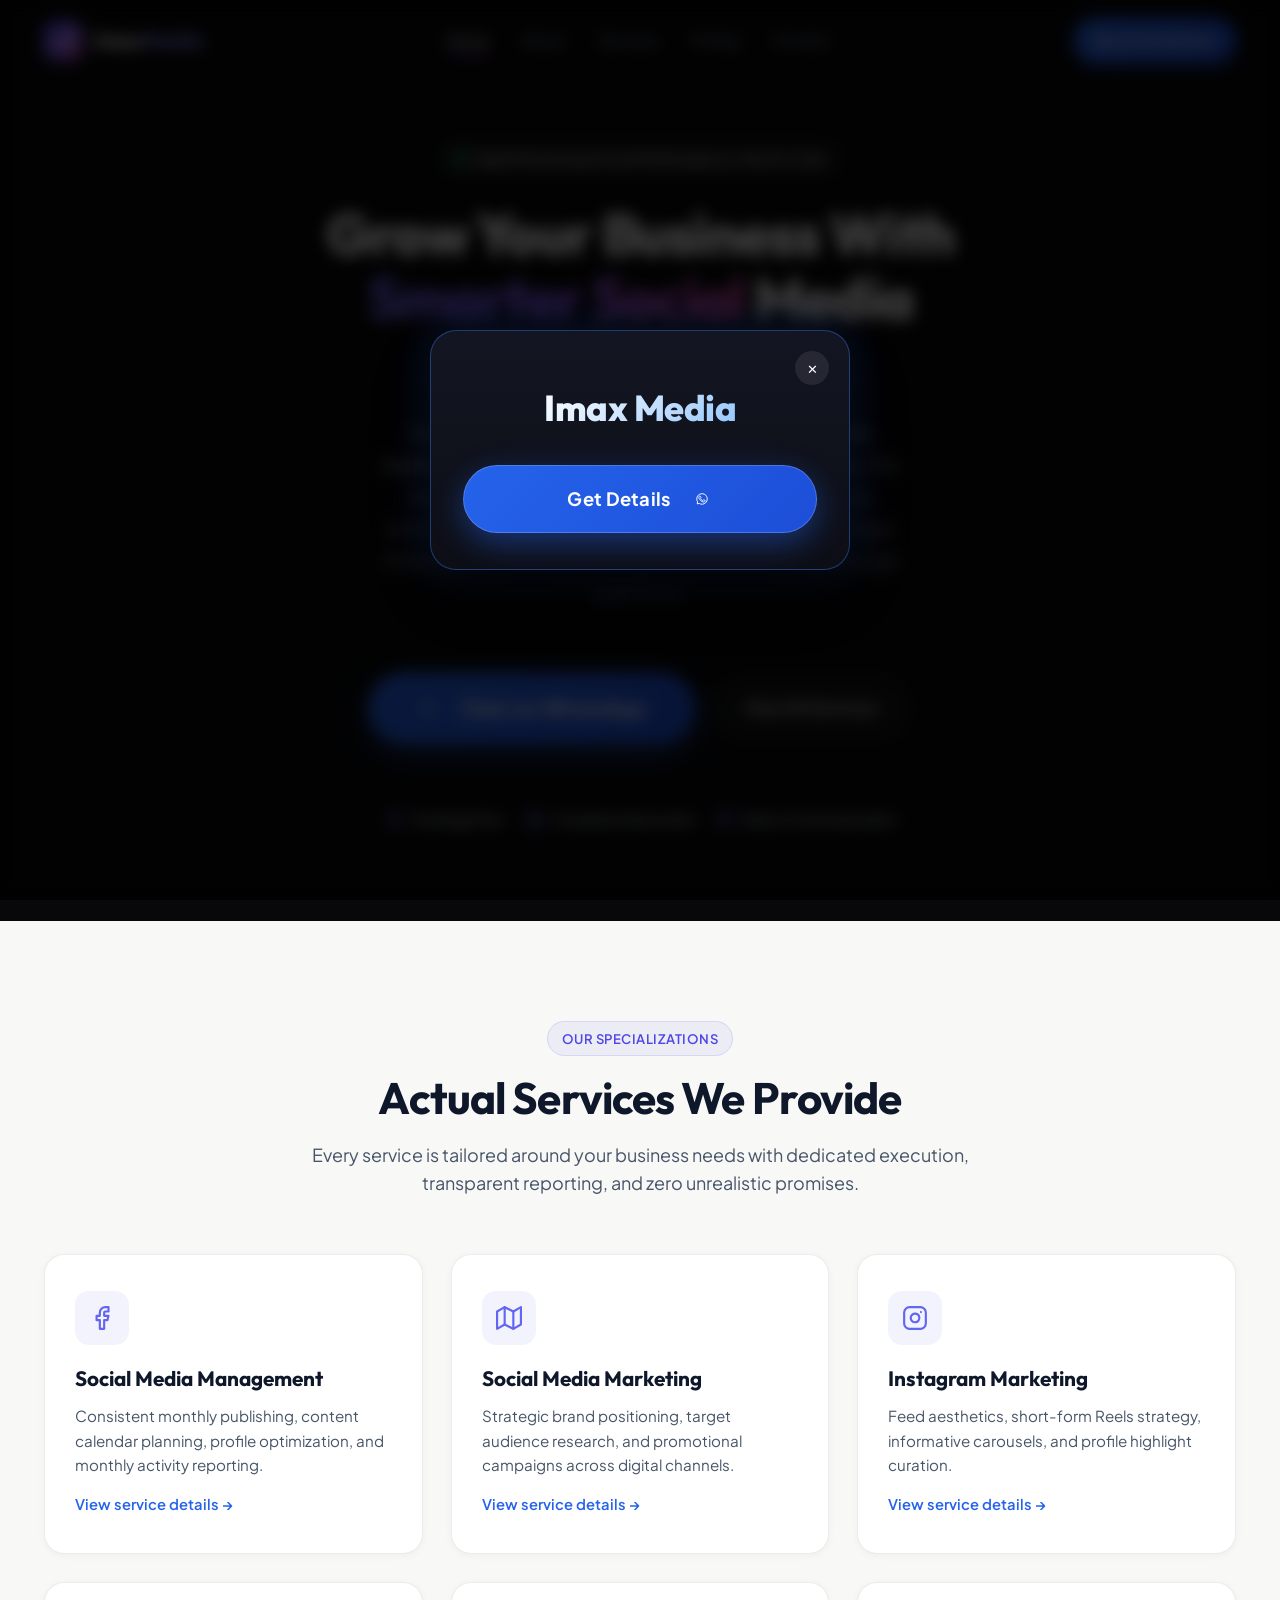
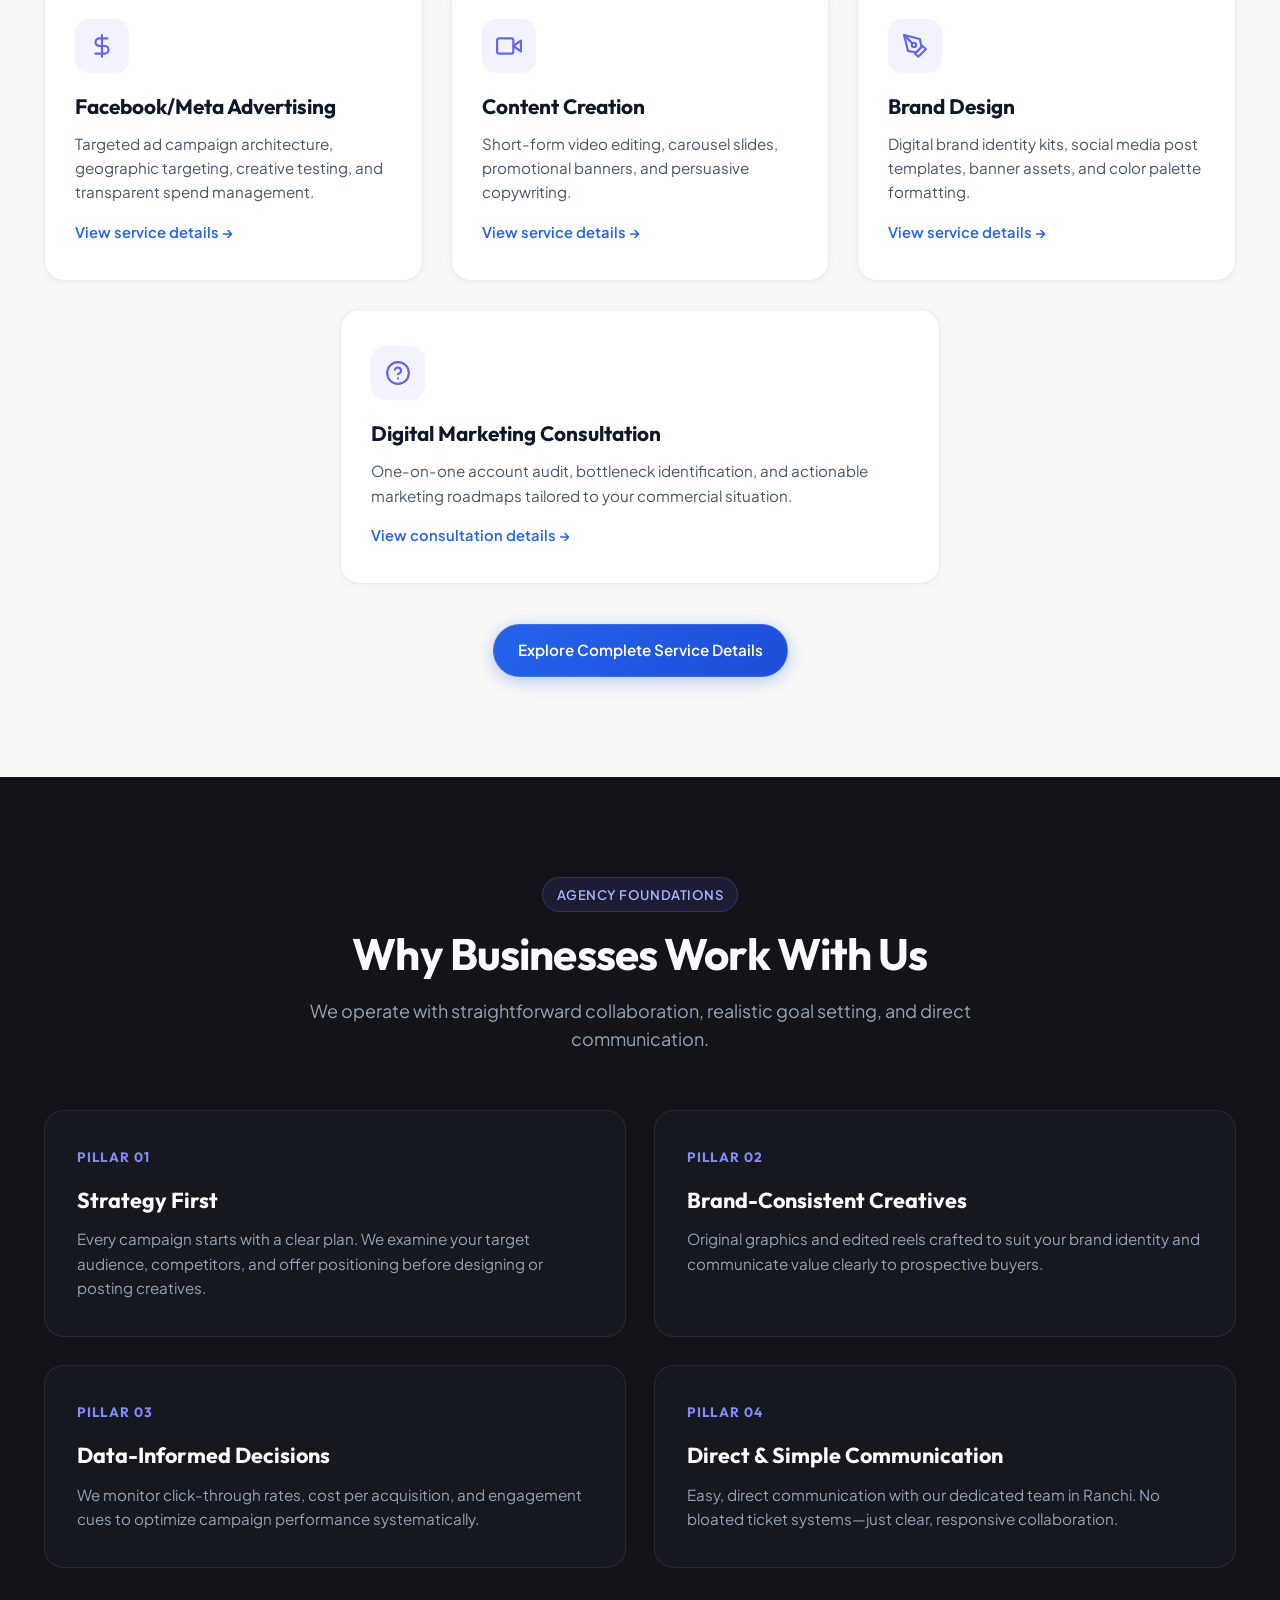
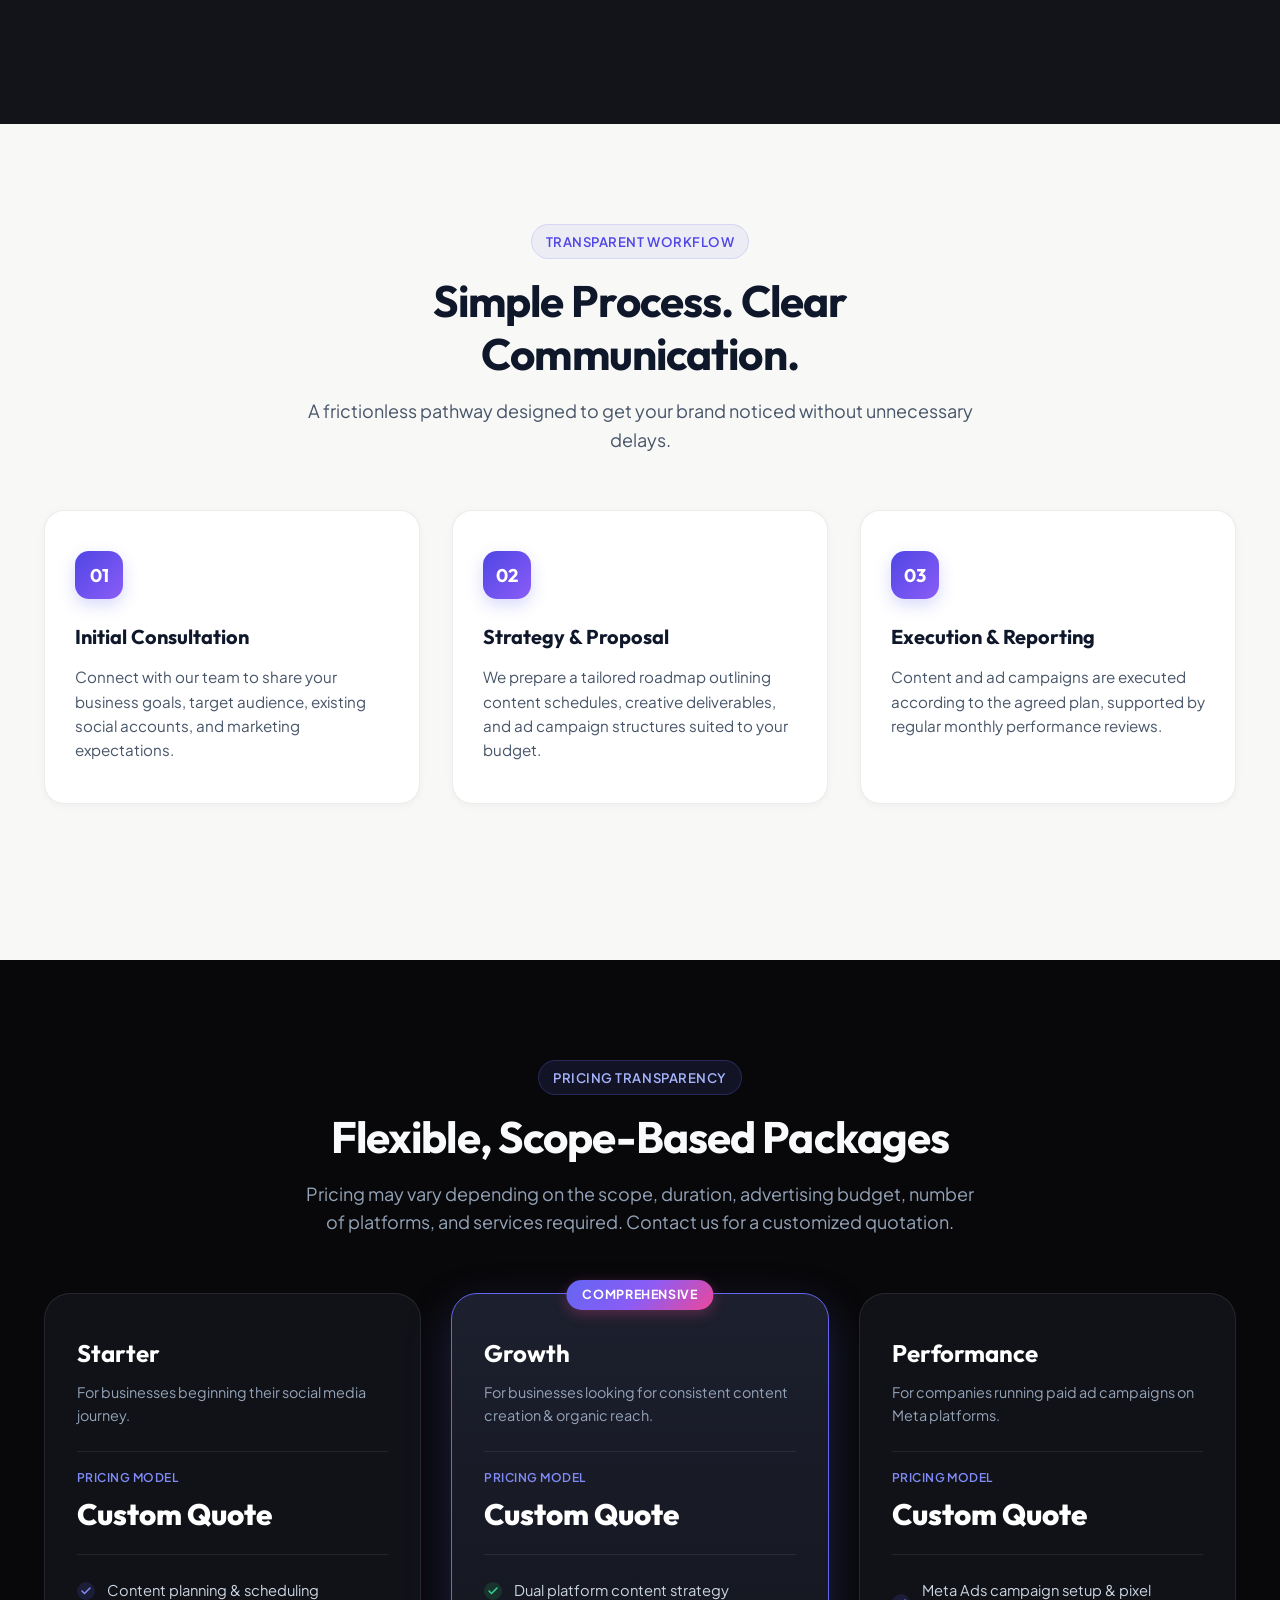
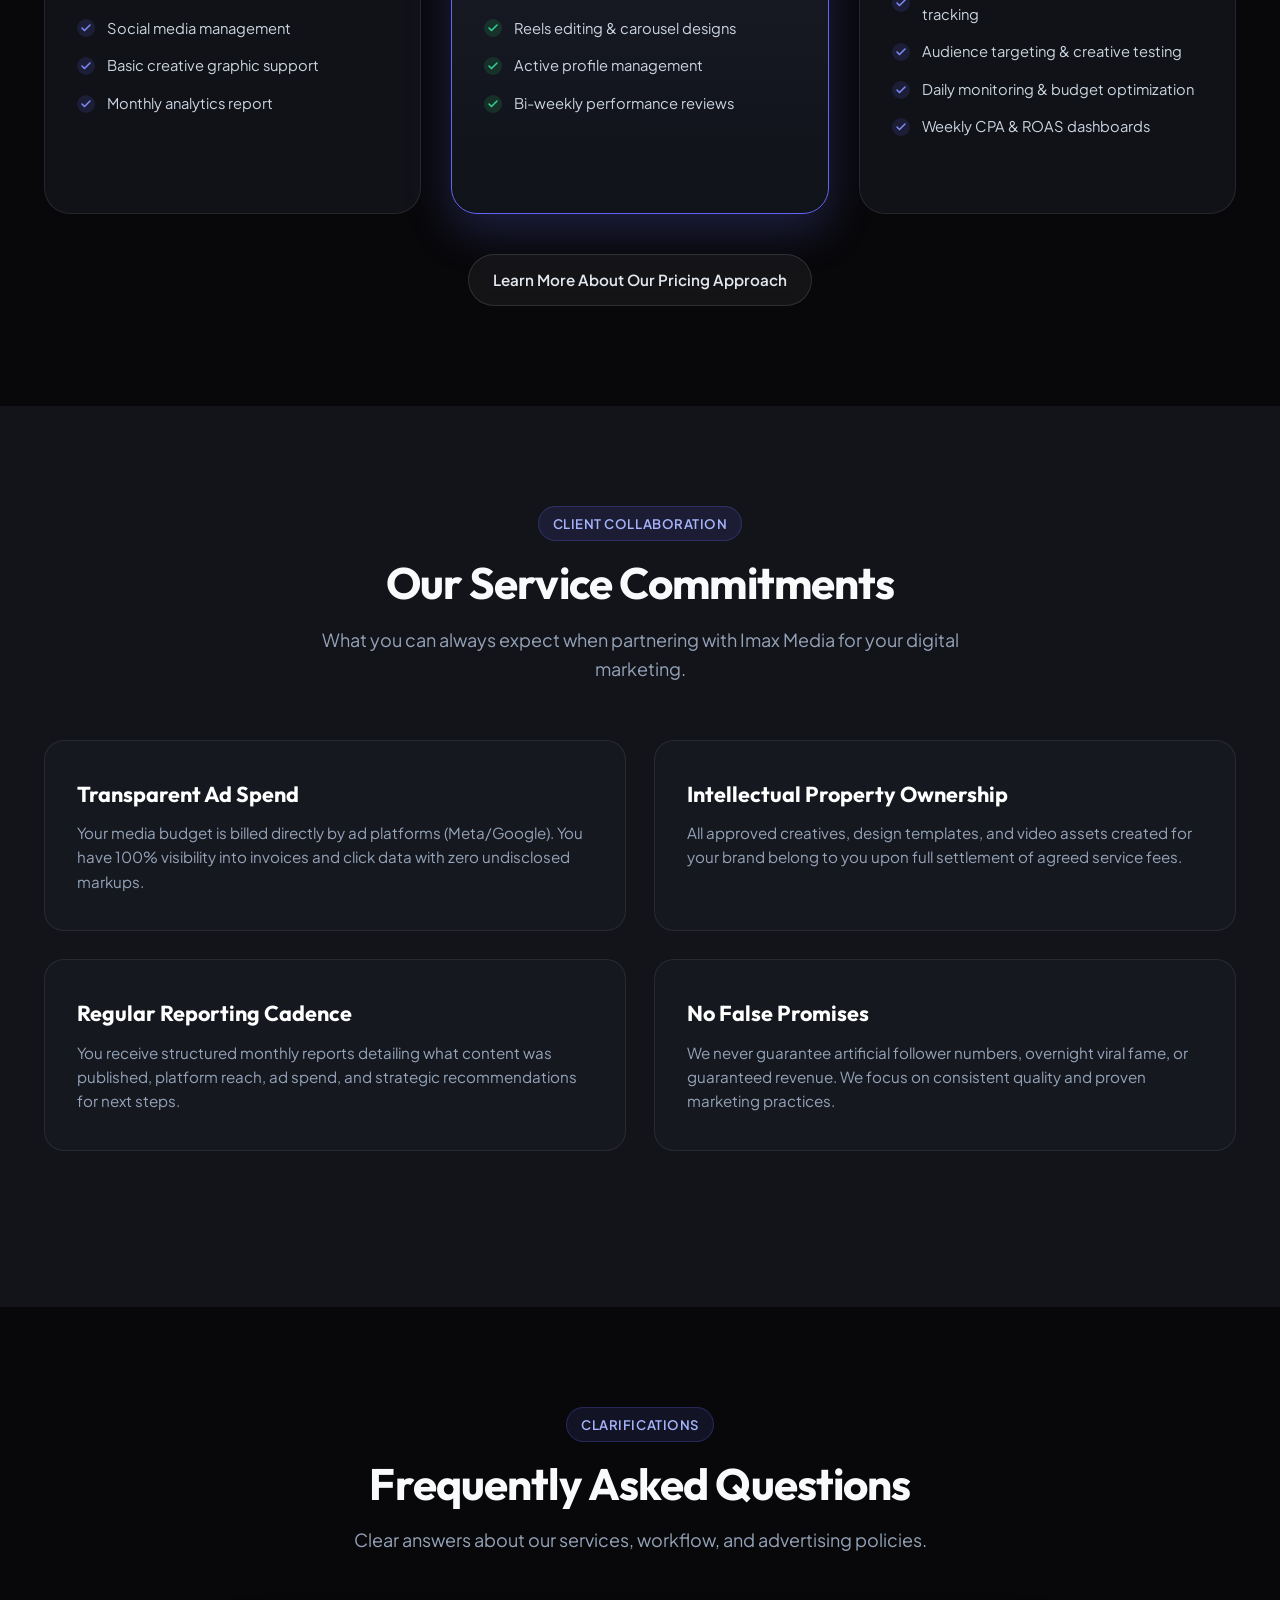
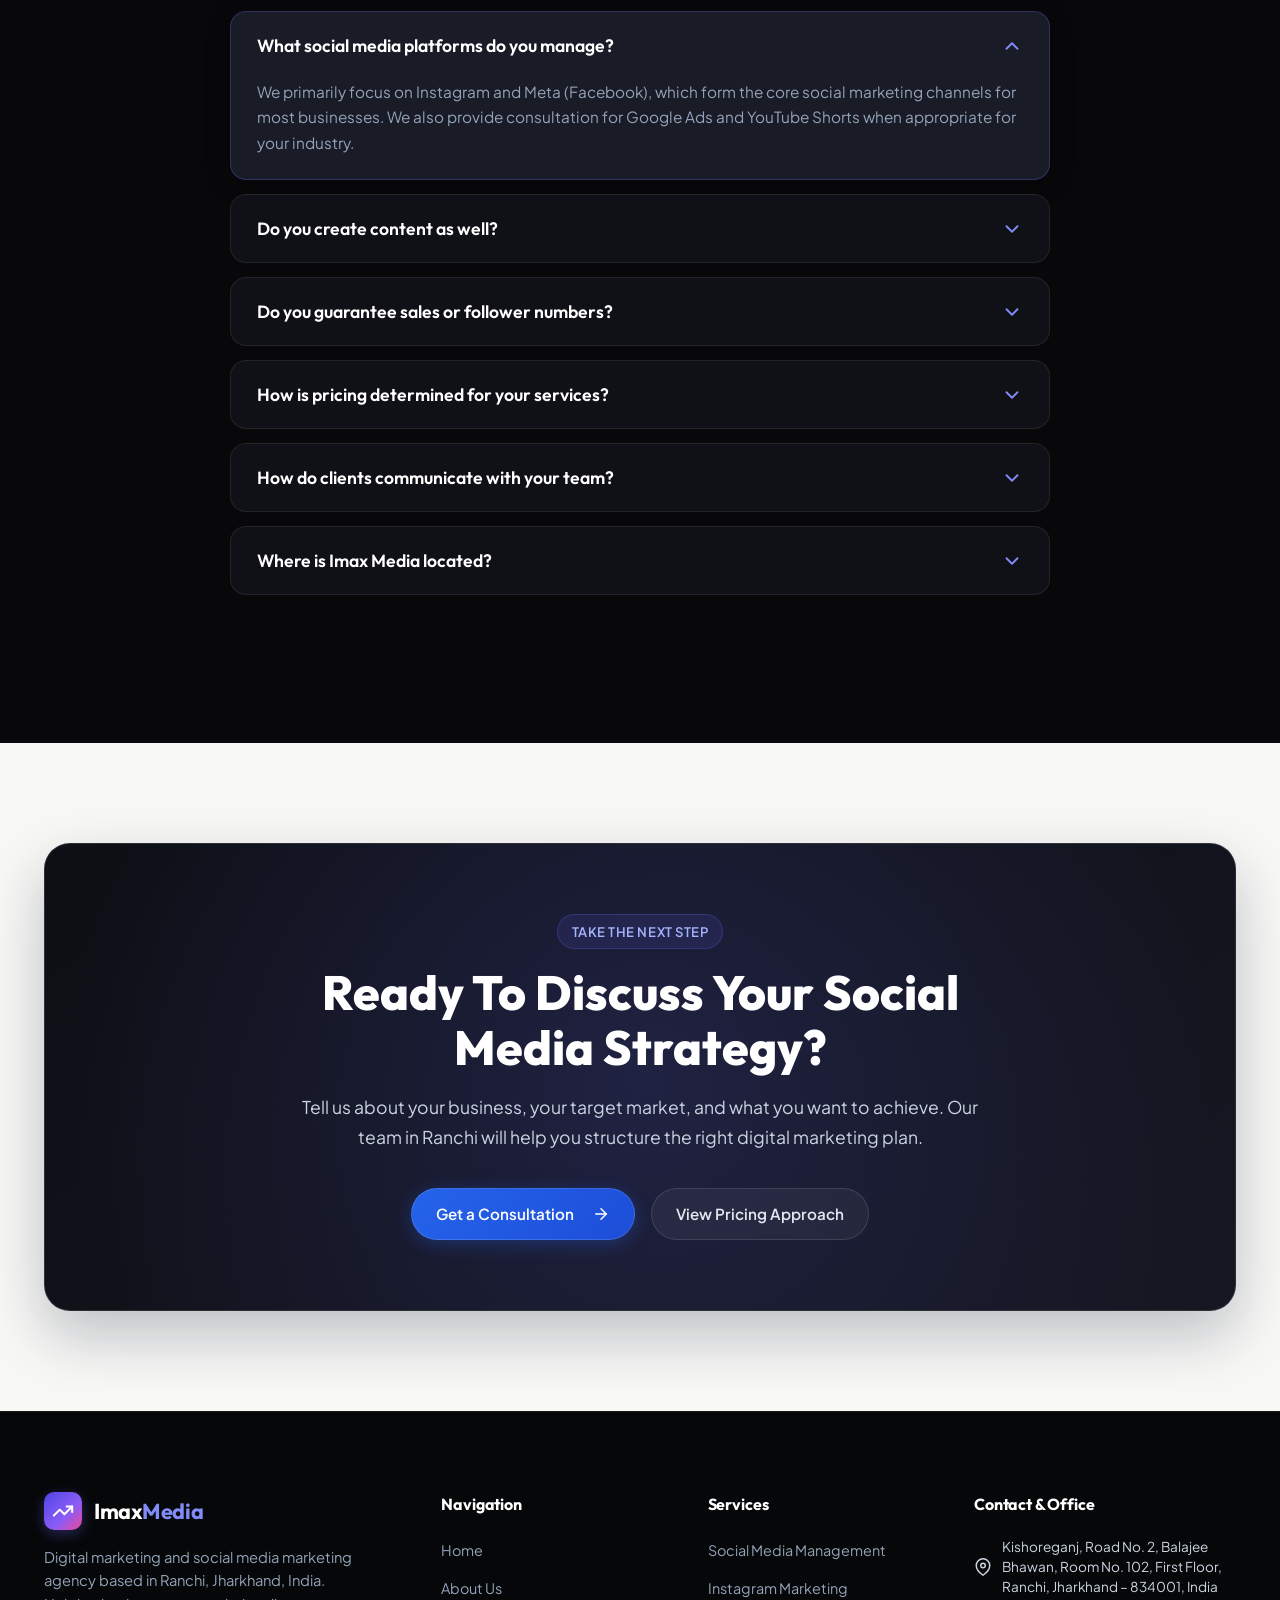
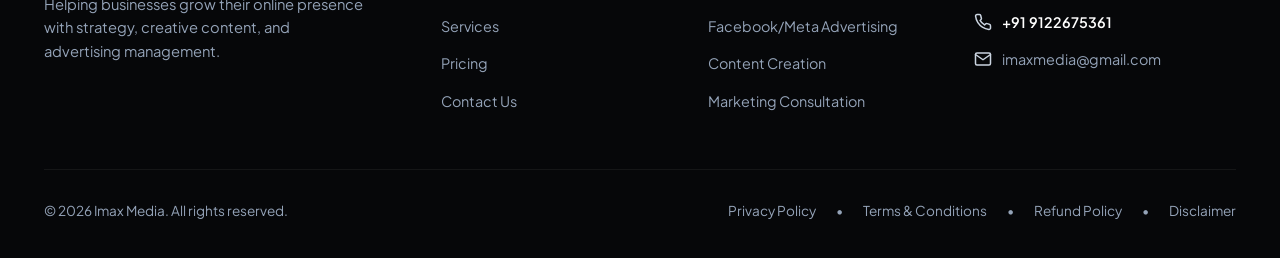
==== commit 3d8bdebd: "Update hero CTA to WhatsApp and add direct WhatsApp auto popup modal" ====
--- a/index.html
+++ b/index.html
@@ -133,12 +133,11 @@
 
           <!-- Centered Action Buttons -->
           <div class="hero-cta-group hero-cta-centered">
-            <a href="contact.html" class="btn btn-hero-offer js-open-consultation">
-              <span>Get a Consultation</span>
-              <svg viewBox="0 0 24 24" fill="none" stroke="currentColor" stroke-width="2.5" stroke-linecap="round" stroke-linejoin="round" style="width:20px;height:20px;margin-left:8px;">
-                <line x1="5" y1="12" x2="19" y2="12"></line>
-                <polyline points="12 5 19 12 12 19"></polyline>
+            <a href="https://wa.me/919122675361?text=Hi%2C%20I%20want%20to%20inquire%20about%20Imax%20Media%20services" class="btn btn-hero-offer btn-hero-whatsapp" data-wa-message="Hi, I want to inquire about Imax Media services" target="_blank" rel="noopener noreferrer">
+              <svg viewBox="0 0 24 24" width="22" height="22" fill="currentColor" style="margin-right: 8px;">
+                <path d="M12.031 6.172c-3.181 0-5.767 2.586-5.768 5.766-.001 1.298.38 2.27 1.019 3.287l-.582 2.128 2.182-.573c.978.58 1.911.928 3.145.929 3.178 0 5.767-2.587 5.768-5.766.001-3.187-2.575-5.77-5.764-5.771zm3.392 8.244c-.144.405-.837.774-1.17.824-.299.045-.677.063-1.092-.069-.252-.08-.575-.187-.988-.365-1.739-.751-2.874-2.502-2.961-2.617-.087-.116-.708-.94-.708-1.793s.448-1.273.607-1.446c.159-.173.346-.217.462-.217l.332.006c.106.005.249-.04.39.298.144.347.491 1.2.534 1.287.043.087.072.188.014.304-.058.116-.087.188-.173.289l-.26.304c-.087.086-.177.18-.076.354.101.174.449.741.964 1.201.662.591 1.221.774 1.394.86s.274.072.376-.043c.101-.116.433-.506.549-.68.116-.173.231-.145.39-.087s1.011.477 1.184.564.289.13.332.202c.043.073.043.419-.101.824z"/>
               </svg>
+              <span>Chat on WhatsApp</span>
             </a>
             <a href="services.html" class="btn btn-secondary" style="padding: 18px 32px; font-size: 1.05rem; border-radius: var(--radius-full);">
               View All Services
@@ -803,6 +802,22 @@
   </footer>
 
   <!-- =========================================================================
+       AUTO WELCOME POPUP MODAL (Opens automatically on website visit)
+       ========================================================================= -->
+  <div class="modal-overlay auto-popup-overlay" id="autoWelcomeModal" role="dialog" aria-modal="true" aria-labelledby="autoPopupTitle">
+    <div class="modal-window auto-popup-compact">
+      <button type="button" class="modal-close-btn" id="autoPopupCloseBtn" aria-label="Close modal">✕</button>
+      <h2 class="auto-popup-main-title" id="autoPopupTitle">Imax Media</h2>
+      <a href="https://wa.me/919122675361?text=Hi%2C%20I%20want%20to%20inquire%20about%20Imax%20Media%20services" class="btn btn-hero-offer w-full btn-popup-direct-wa" id="autoPopupCtaBtn" data-wa-message="Hi, I want to inquire about Imax Media services" target="_blank" rel="noopener noreferrer">
+        <span>Get Details</span>
+        <svg viewBox="0 0 24 24" width="22" height="22" fill="currentColor" style="margin-left: 8px;">
+          <path d="M12.031 6.172c-3.181 0-5.767 2.586-5.768 5.766-.001 1.298.38 2.27 1.019 3.287l-.582 2.128 2.182-.573c.978.58 1.911.928 3.145.929 3.178 0 5.767-2.587 5.768-5.766.001-3.187-2.575-5.77-5.764-5.771zm3.392 8.244c-.144.405-.837.774-1.17.824-.299.045-.677.063-1.092-.069-.252-.08-.575-.187-.988-.365-1.739-.751-2.874-2.502-2.961-2.617-.087-.116-.708-.94-.708-1.793s.448-1.273.607-1.446c.159-.173.346-.217.462-.217l.332.006c.106.005.249-.04.39.298.144.347.491 1.2.534 1.287.043.087.072.188.014.304-.058.116-.087.188-.173.289l-.26.304c-.087.086-.177.18-.076.354.101.174.449.741.964 1.201.662.591 1.221.774 1.394.86s.274.072.376-.043c.101-.116.433-.506.549-.68.116-.173.231-.145.39-.087s1.011.477 1.184.564.289.13.332.202c.043.073.043.419-.101.824z"/>
+        </svg>
+      </a>
+    </div>
+  </div>
+
+  <!-- =========================================================================
        11. INTERACTIVE CONSULTATION MODAL (Clean, User-Triggered on Click)
        ========================================================================= -->
   <div class="modal-overlay" id="consultationModal" role="dialog" aria-modal="true" aria-labelledby="consultationTitle">
--- a/css/styles.css
+++ b/css/styles.css
@@ -1814,6 +1814,49 @@
   transform: translateY(0) scale(1);
 }
 
+/* Auto Welcome Modal - Compact, Focused & Direct WhatsApp */
+.auto-popup-overlay {
+  z-index: 1200;
+}
+
+.auto-popup-compact {
+  max-width: 420px;
+  padding: 48px 32px 36px;
+  background: linear-gradient(180deg, #131622 0%, #0d0e15 100%);
+  border: 1px solid rgba(59, 130, 246, 0.4);
+  box-shadow: 0 25px 70px rgba(0, 0, 0, 0.85), 0 0 45px rgba(37, 99, 235, 0.25);
+  text-align: center;
+  border-radius: var(--radius-xl);
+  display: flex;
+  flex-direction: column;
+  align-items: center;
+  justify-content: center;
+}
+
+.auto-popup-main-title {
+  font-family: var(--font-heading);
+  font-size: 2.25rem;
+  font-weight: 800;
+  color: #ffffff;
+  margin: 0 0 28px 0;
+  letter-spacing: -0.5px;
+  background: linear-gradient(135deg, #ffffff 0%, #93c5fd 100%);
+  -webkit-background-clip: text;
+  -webkit-text-fill-color: transparent;
+}
+
+.btn-popup-direct-wa {
+  font-size: 1.15rem;
+  padding: 18px 32px;
+  justify-content: center;
+  display: flex;
+  align-items: center;
+  border-radius: var(--radius-full);
+  text-decoration: none;
+  font-weight: 700;
+  width: 100%;
+}
+
 .modal-close-btn {
   position: absolute;
   top: 20px;
